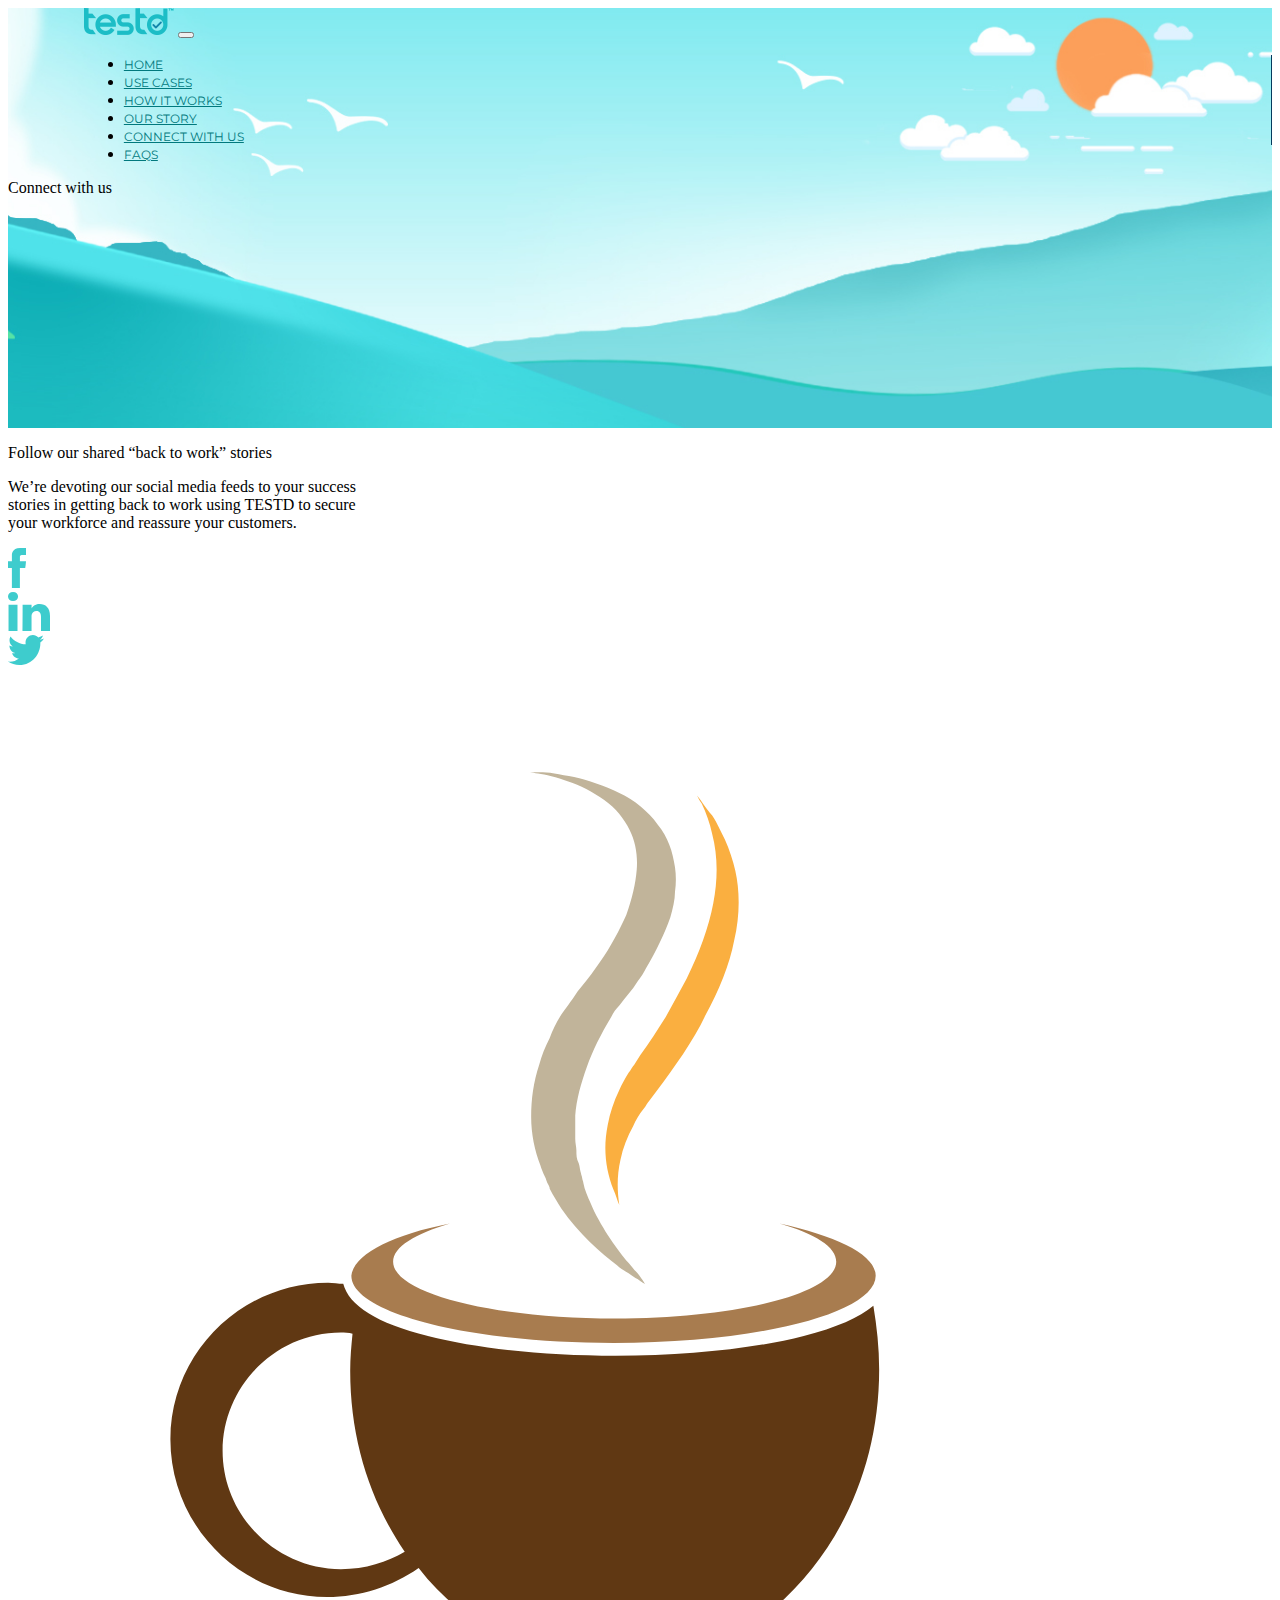
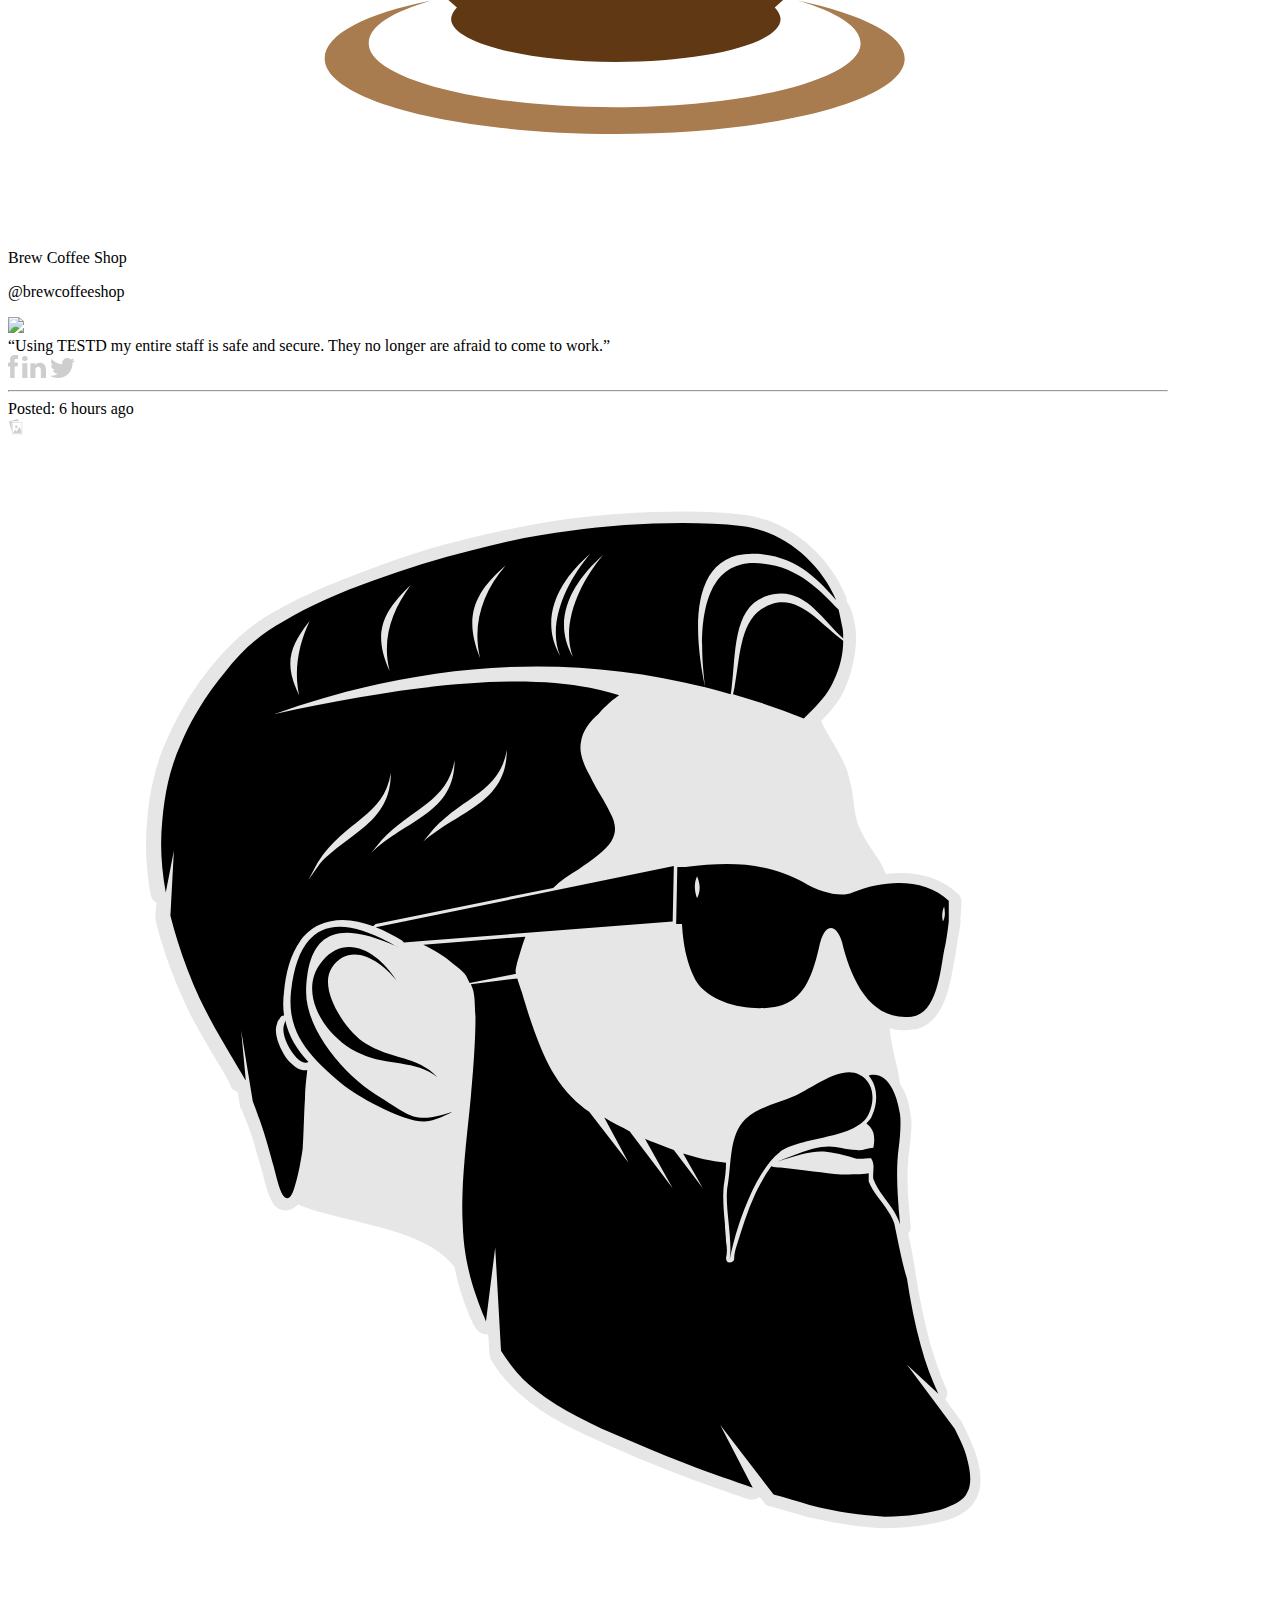
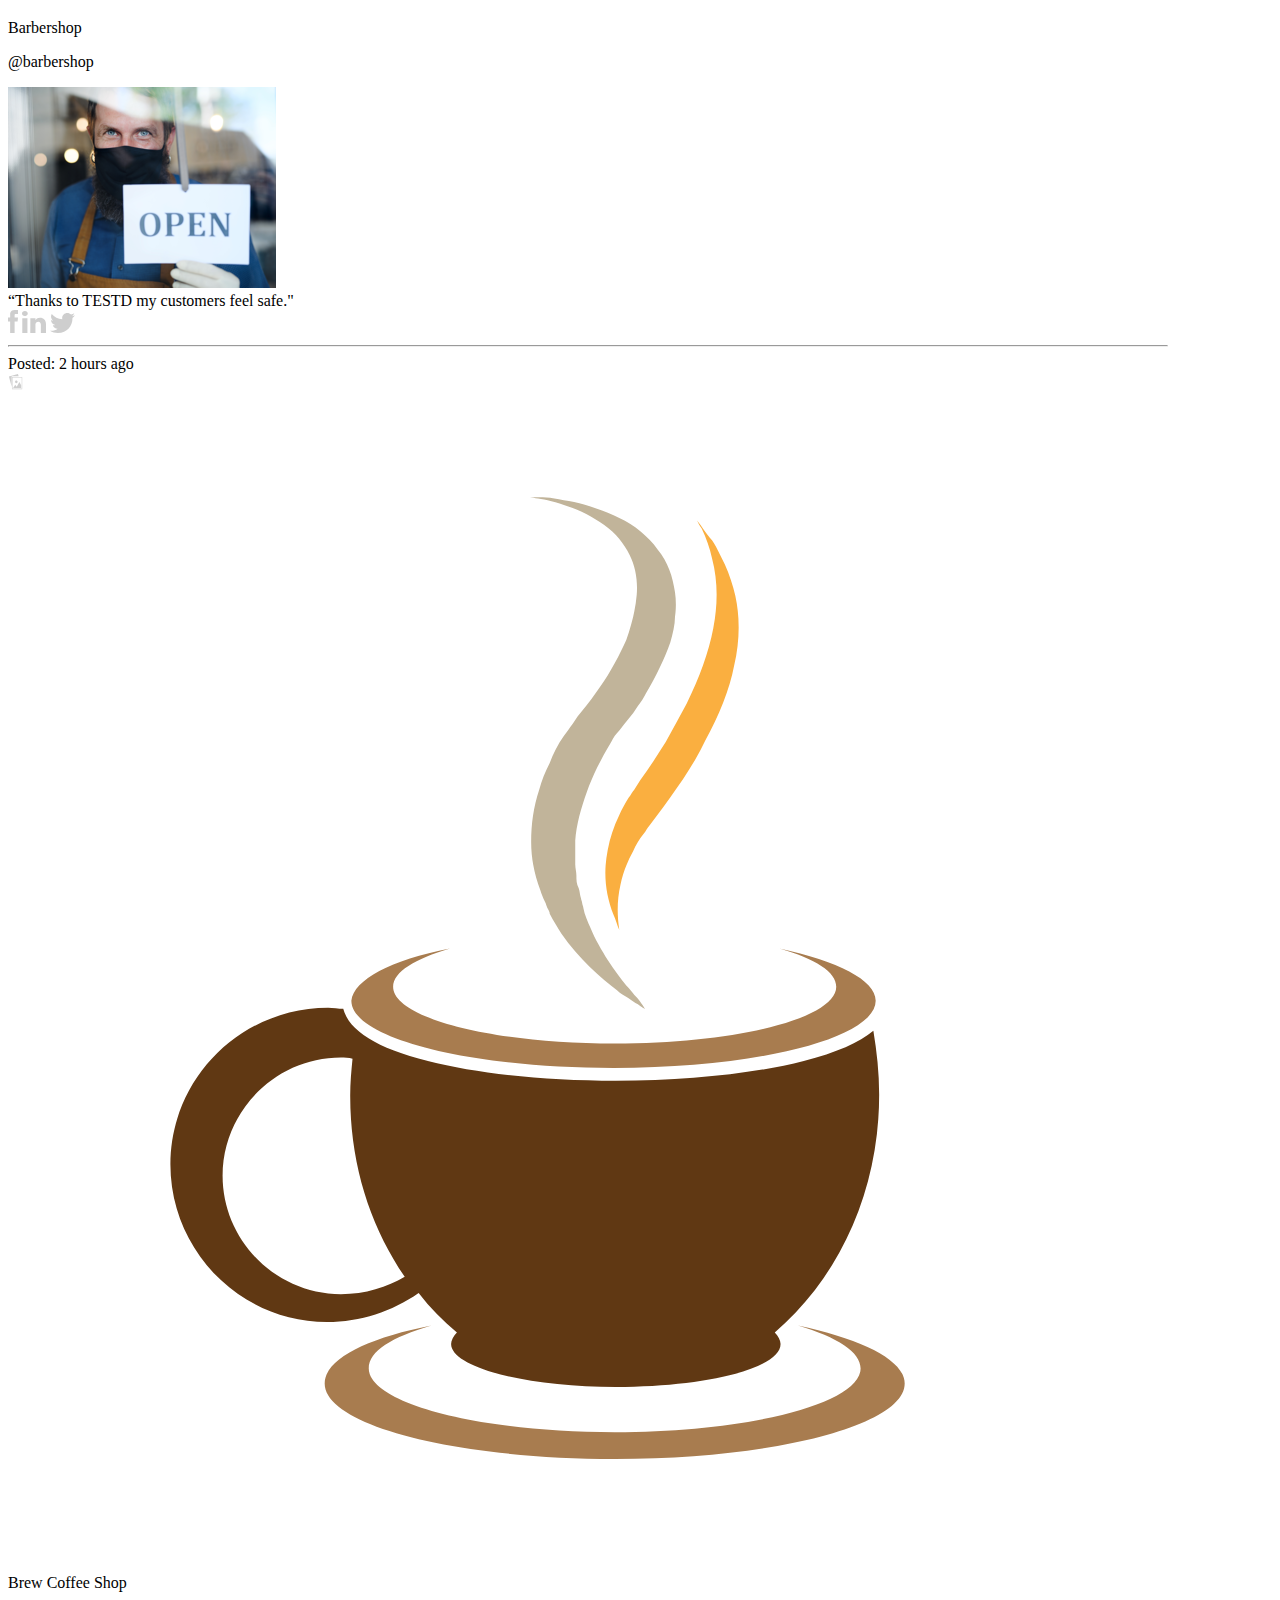
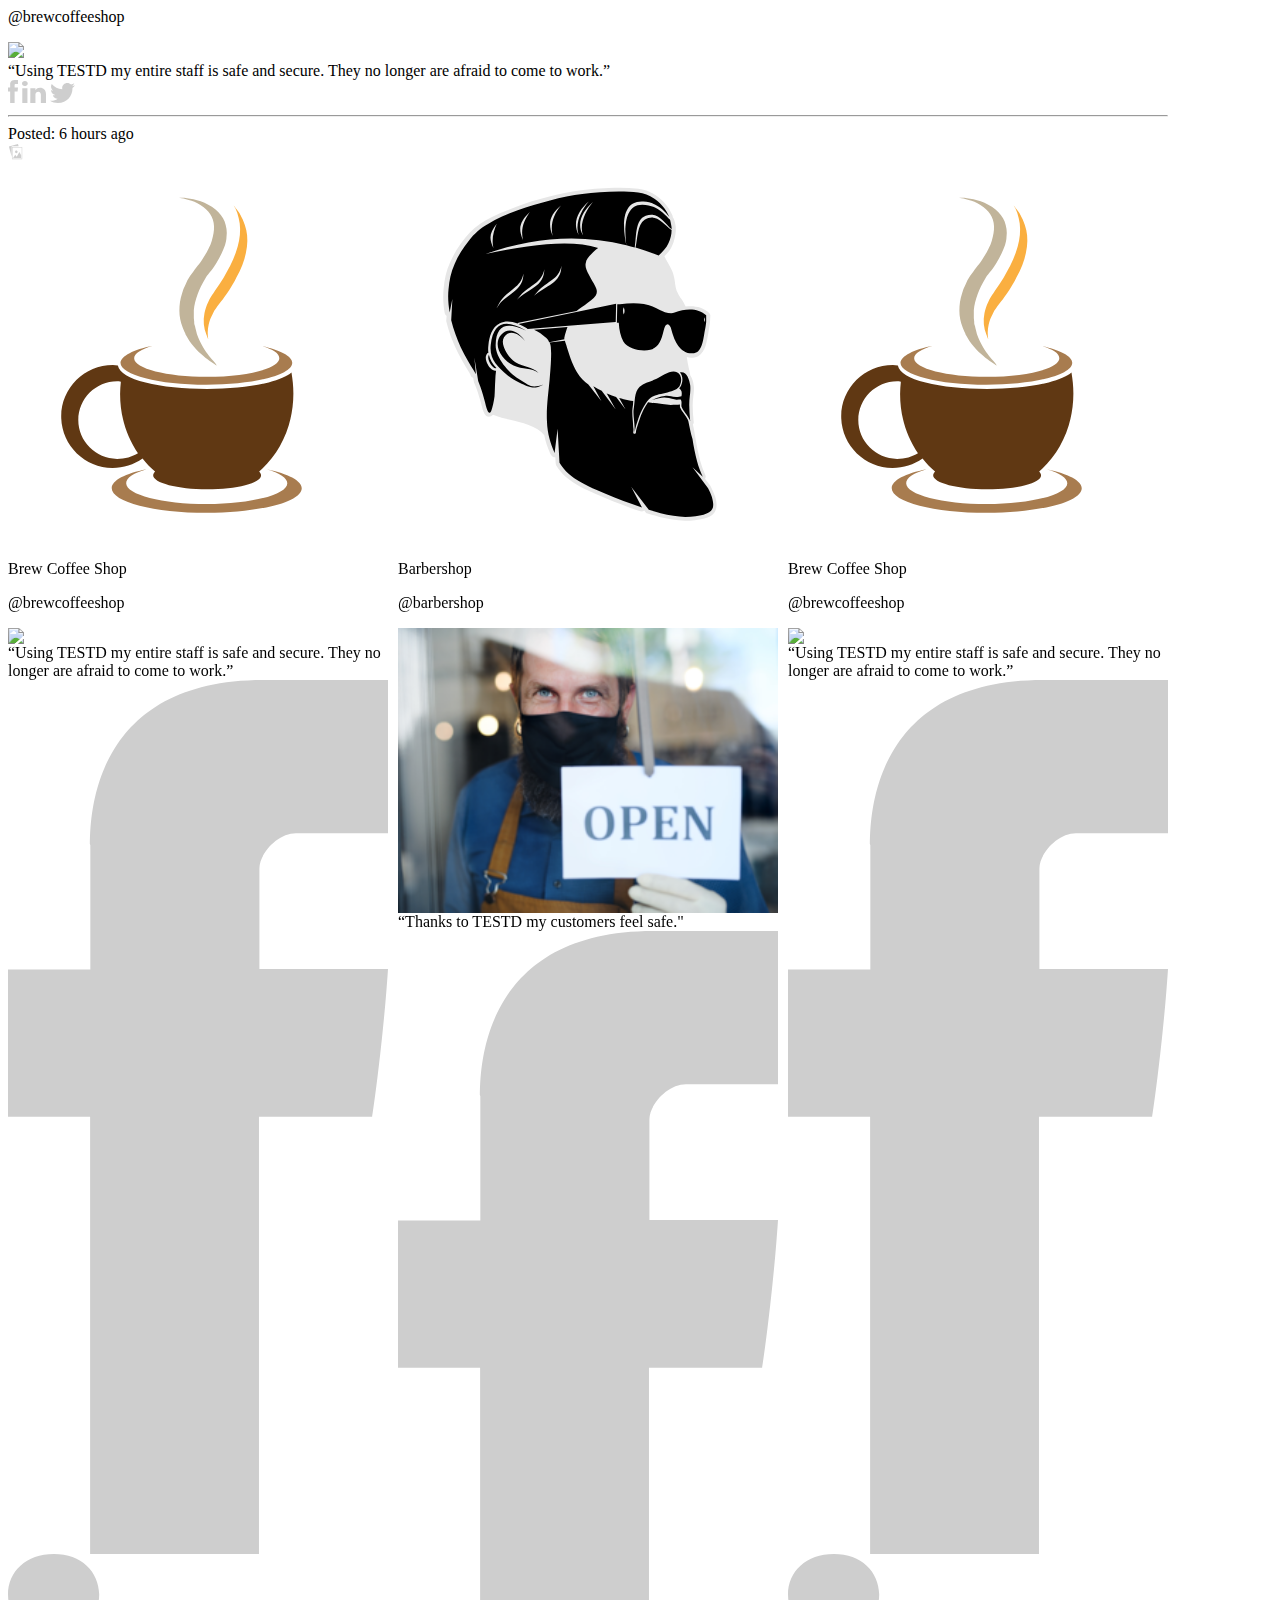
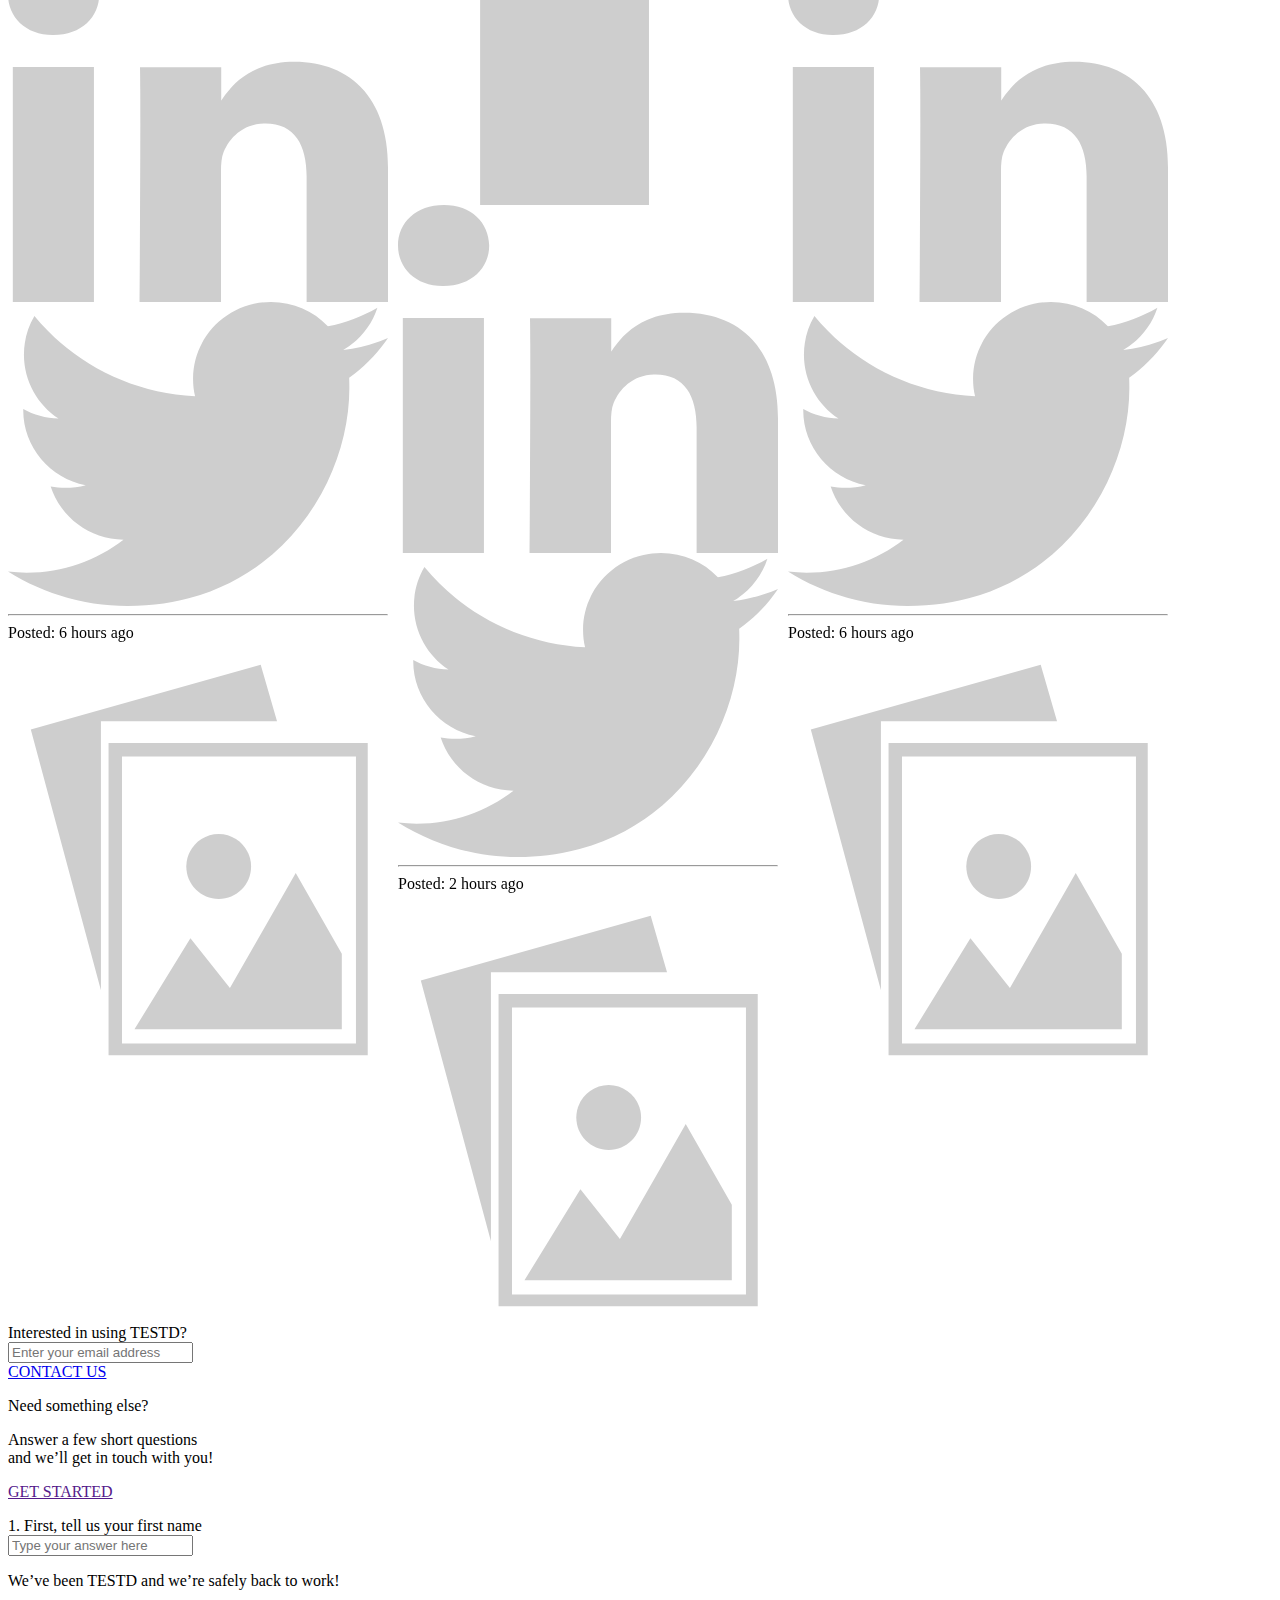
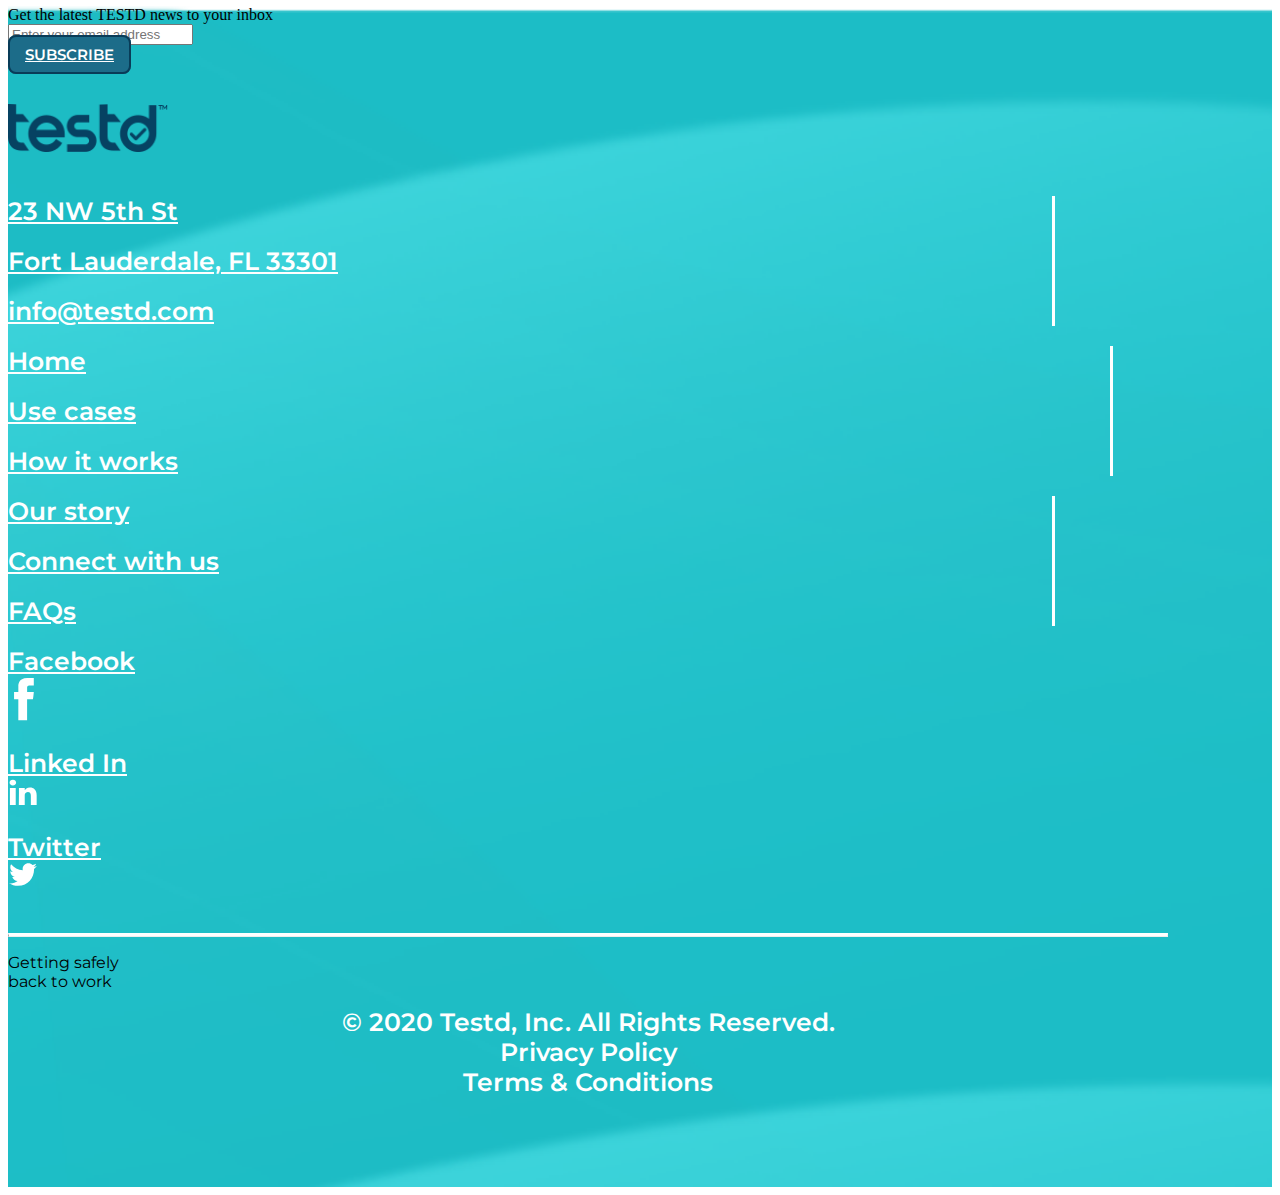
==== connectus.html @ 3f5e0fbd "connect with us page for mobile style" ====
<!DOCTYPE html>
<html>

<head>
    <!-- Required meta tags -->
    <meta charset="utf-8">
    <meta name="viewport" content="width=device-width, initial-scale=1.0">
    <link rel="alternate icon" class="js-site-favicon" type="image/png" href="asset/image/favicon.png">
    <title>Testd&trade;</title>
    <!-- google font -->
    <link href="https://fonts.googleapis.com/css2?family=Montserrat:wght@400;500;600;700;800&display=swap"
        rel="stylesheet">

    <!-- Bootstrap CSS -->
    <link rel="stylesheet" href="https://stackpath.bootstrapcdn.com/bootstrap/4.2.1/css/bootstrap.min.css"
        integrity="sha384-GJzZqFGwb1QTTN6wy59ffF1BuGJpLSa9DkKMp0DgiMDm4iYMj70gZWKYbI706tWS" crossorigin="anonymous">
    <link rel="stylesheet" href="asset/css/custom.css" />

    <!-- owl carousel css-->
    <link rel="stylesheet" href="asset/libs/owlcarousel/css/owl.carousel.min.css" />
    <link rel="stylesheet" href="asset/libs/owlcarousel/css/owl.theme.default.min.css">


</head>

<body>
    <div class="header2">
        <!-- navbar -->

        <nav class="navbar navbar-expand-md navbar-light bg-dark bg-transparent ">
            <a href="./" class="navbar-brand"><img src="asset/image/logo.png"
                    onerror="this.onerror=null; this.src='image.png'"></a>
            <button type="button" class="navbar-toggler bg-light" data-toggle="collapse" data-target="#nav">
                <span class="navbar-toggler-icon"></span>
            </button>

            <div class="collapse navbar-collapse justify-content-between" id="nav">
                <ul class="navbar-nav">
                    <li class="nav-item">
                        <a class="nav-link text-light font-weight-bold px-3" href="./">HOME</a>
                    </li>

                    <li class="nav-item">
                        <a class="nav-link text-light font-weight-bold px-3" href="use_case.html">USE CASES</a>
                    </li>

                    <li class="nav-item">
                        <a class="nav-link text-light font-weight-bold px-3" href="howitworks.html">HOW IT WORKS</a>
                    </li>

                    <li class="nav-item">
                        <a class="nav-link text-light font-weight-bold px-3" href="ourstory.html">OUR STORY</a>
                    </li>

                    <li class="nav-item">
                        <a class="nav-link text-light font-weight-bold px-3" href="">CONNECT WITH US</a>
                    </li>

                    <li class="nav-item dropdown">
                        <a class="nav-link text-light font-weight-bold px-3" href="faq.html">FAQS</a>
                    </li>
                </ul>
            </div>
        </nav>

        <div class="header-text">
            Connect with us
        </div>
    </div>
    <div class="container">
        <p class="sub_header">
            Follow our shared “back to work” stories
        </p>
        <p class="sub_desc">
            We’re devoting our social media feeds to your success <br class="desktop" />
            stories in getting back to work using TESTD to secure <br class="desktop" />
            your workforce and reassure your customers.
        </p>

        <div class="social_pannel">
            <div class="item">
                <img src="asset/image/social/facebook_blue.svg" />
            </div>
            <div class="item">
                <img src="asset/image/social/linkedIn_blue.svg" />
            </div>
            <div class="item">
                <img src="asset/image/social/twitter_blue.svg" />

            </div>

        </div>
        <div class="post_pannel desktop">

            <div class="item col-md-3">
                <div class="head">
                    <div class="avatar">
                        <img src="asset/image/coffee_logo.svg" />
                    </div>
                    <div class="info">
                        <p class="title">Brew Coffee Shop</p>
                        <p class="code">@brewcoffeeshop</p>
                    </div>
                </div>
                <div class="image">
                    <img src="asset/image/lady_1.jpg" />

                </div>
                <div class="desc">“Using TESTD my entire staff is safe and secure.
                    They no longer are afraid to come to work.”</div>
                <div class="social">
                    <img src="asset/image/social/facebook_gray.svg" />
                    <img src="asset/image/social/linkedIn_gray.svg" />
                    <img src="asset/image/social/twitter_gray.svg" />
                </div>
                <hr class="divider" />
                <div class="foot">
                    <div class="post_time">Posted: 6 hours ago</div>
                    <div><img src="asset/image/UploadPhoto.svg" /></div>
                </div>
                <span class="origin-flag sb-twitter"><i class="sb-icon sb-icon-twitter"></i></span>
            </div>

            <div class="item col-md-3">
                <div class="head">
                    <div class="avatar">
                        <img src="asset/image/Barbershop_logo.svg" />
                    </div>
                    <div class="info">
                        <p class="title">Barbershop</p>
                        <p class="code">@barbershop</p>
                    </div>
                </div>
                <div class="image">
                    <img src="asset/image/guy_1.png" />

                </div>
                <div class="desc">“Thanks to TESTD my customers feel safe."</div>
                <div class="social">
                    <img src="asset/image/social/facebook_gray.svg" />
                    <img src="asset/image/social/linkedIn_gray.svg" />
                    <img src="asset/image/social/twitter_gray.svg" />
                </div>
                <hr class="divider" />
                <div class="foot">
                    <div class="post_time">Posted: 2 hours ago</div>
                    <div><img src="asset/image/UploadPhoto.svg" /></div>
                </div>
                <span class="origin-flag sb-twitter"><i class="sb-icon sb-icon-facebook"></i></span>
            </div>

            <div class="item col-md-3">
                <div class="head">
                    <div class="avatar">
                        <img src="asset/image/coffee_logo.svg" />
                    </div>
                    <div class="info">
                        <p class="title">Brew Coffee Shop</p>
                        <p class="code">@brewcoffeeshop</p>
                    </div>
                </div>
                <div class="image">
                    <img src="asset/image/lady_1.jpg" />

                </div>
                <div class="desc">“Using TESTD my entire staff is safe and secure.
                    They no longer are afraid to come to work.”</div>
                <div class="social">
                    <img src="asset/image/social/facebook_gray.svg" />
                    <img src="asset/image/social/linkedIn_gray.svg" />
                    <img src="asset/image/social/twitter_gray.svg" />
                </div>
                <hr class="divider" />
                <div class="foot">
                    <div class="post_time">Posted: 6 hours ago</div>
                    <div><img src="asset/image/UploadPhoto.svg" /></div>
                </div>
                <span class="origin-flag sb-twitter"><i class="sb-icon sb-icon-linkedin"></i></span>
            </div>


        </div>
        <div class="owl-carousel owl-theme post_pannel mobile">

            <div class="item">
                <div class="head">
                    <div class="avatar">
                        <img src="asset/image/coffee_logo.svg" />
                    </div>
                    <div class="info">
                        <p class="title">Brew Coffee Shop</p>
                        <p class="code">@brewcoffeeshop</p>
                    </div>
                </div>
                <div class="image">
                    <img src="asset/image/lady_1.jpg" />

                </div>
                <div class="desc">“Using TESTD my entire staff is safe and secure.
                    They no longer are afraid to come to work.”</div>
                <div class="social">
                    <img src="asset/image/social/facebook_gray.svg" />
                    <img src="asset/image/social/linkedIn_gray.svg" />
                    <img src="asset/image/social/twitter_gray.svg" />
                </div>
                <hr class="divider" />
                <div class="foot">
                    <div class="post_time">Posted: 6 hours ago</div>
                    <div><img src="asset/image/UploadPhoto.svg" /></div>
                </div>
                <span class="origin-flag sb-twitter"><i class="sb-icon sb-icon-twitter"></i></span>
            </div>

            <div class="item">
                <div class="head">
                    <div class="avatar">
                        <img src="asset/image/Barbershop_logo.svg" />
                    </div>
                    <div class="info">
                        <p class="title">Barbershop</p>
                        <p class="code">@barbershop</p>
                    </div>
                </div>
                <div class="image">
                    <img src="asset/image/guy_1.png" />

                </div>
                <div class="desc">“Thanks to TESTD my customers feel safe."</div>
                <div class="social">
                    <img src="asset/image/social/facebook_gray.svg" />
                    <img src="asset/image/social/linkedIn_gray.svg" />
                    <img src="asset/image/social/twitter_gray.svg" />
                </div>
                <hr class="divider" />
                <div class="foot">
                    <div class="post_time">Posted: 2 hours ago</div>
                    <div><img src="asset/image/UploadPhoto.svg" /></div>
                </div>
                <span class="origin-flag sb-twitter"><i class="sb-icon sb-icon-facebook"></i></span>
            </div>

            <div class="item">
                <div class="head">
                    <div class="avatar">
                        <img src="asset/image/coffee_logo.svg" />
                    </div>
                    <div class="info">
                        <p class="title">Brew Coffee Shop</p>
                        <p class="code">@brewcoffeeshop</p>
                    </div>
                </div>
                <div class="image">
                    <img src="asset/image/lady_1.jpg" />

                </div>
                <div class="desc">“Using TESTD my entire staff is safe and secure.
                    They no longer are afraid to come to work.”</div>
                <div class="social">
                    <img src="asset/image/social/facebook_gray.svg" />
                    <img src="asset/image/social/linkedIn_gray.svg" />
                    <img src="asset/image/social/twitter_gray.svg" />
                </div>
                <hr class="divider" />
                <div class="foot">
                    <div class="post_time">Posted: 6 hours ago</div>
                    <div><img src="asset/image/UploadPhoto.svg" /></div>
                </div>
                <span class="origin-flag sb-twitter"><i class="sb-icon sb-icon-linkedin"></i></span>
            </div>


        </div>


    </div>
    <div class=" section_contact_green">
        <div class="container">
            <div class="row">
                <div class="title col-md-6">Interested in using TESTD?</div>
                <div class="contact_email col-md-4"><input type="email" placeholder="Enter your email address" />
                </div>
                <div class="contact_button col-md-2"><a href="#" class="main_btn_2">CONTACT US</a></div>
            </div>
        </div>



        <!-- Read our reviews  -->
    </div>
    <div class="container">
        <p class="sub_header">
            Need something else?
        </p>
        <p class="sub_header2">
            Answer a few short questions <br class="desktop" />
            and we’ll get in touch with you!
        </p>
        <div class="connect_pannel">
            <a href="" class="btn_green">GET STARTED</a>
        </div>
        <p class="sub_header2">
            1. First, tell us your first name<br />
            <input type="text" id="firstname" placeholder="Type your answer here" />
        </p>
        <p class="sub_header">
            We’ve been TESTD and we’re safely back to work!
        </p>


    </div>
    <div class="section_mapview">
        <div id="map"></div>
        <div class="green-bar"></div>
    </div>
    <footer>
        <div class="subscribe">
            <div class="desc">Get the latest TESTD news to your inbox</div>
            <div class="emailForm">
                <input type="email" id="subscribe_email" placeholder="Enter your email address" />
            </div>
            <div class="btn_subscribe">
                <a href="#" class="main_btn">SUBSCRIBE</a>
            </div>
        </div>
        <div class="container">
            <img src="asset/image/Logo_footer.png" class="footer_logo" />
            <div class="row">
                <div class="col-md-9">
                    <div class="row content">
                        <div class="col-md-3">
                            <ul>
                                <li><a href="#">23 NW 5th St</a></li>
                                <li><a href="#">Fort Lauderdale, FL 33301</a></li>
                                <li><a href="#">info@testd.com</a></li>
                            </ul>
                        </div>
                        <div class="col-md-3">
                            <ul>
                                <li><a href="./">Home</a></li>
                                <li><a href="use_case.html">Use cases</a></li>
                                <li><a href="howitworks.html">How it works</a></li>
                            </ul>
                        </div>
                        <div class="col-md-3">
                            <ul>
                                <li><a href="ourstory.html">Our story</a></li>
                                <li><a href="#">Connect with us</a></li>
                                <li><a href="faq.html">FAQs</a></li>
                            </ul>
                        </div>
                        <div class="col-md-3">
                            <ul>
                                <li class="social"><a href="#">
                                        <div class="label">Facebook</div> <img src="asset/image/facebook_white.svg">
                                    </a></li>
                                <li class="social"><a href="#">
                                        <div class="label">Linked In</div><img src="asset/image/linkedIn_white.svg">
                                    </a></li>
                                <li class="social">
                                    <a href="#">
                                        <div class="label">Twitter</div> <img src="asset/image/twitter_white.svg">
                                    </a>
                                </li>
                            </ul>
                        </div>
                    </div>
                    <div>
                        <hr class="divider" />
                    </div>
                </div>
                <div class="col-md-3 right_logo">
                    <p>Getting safely<br class="desktop">
                        back to work</p>
                </div>
            </div>
            <div class="copyright">
                <div>
                    © 2020 Testd, Inc. All Rights Reserved.
                </div>
                <div>
                    Privacy Policy
                </div>
                <div>
                    Terms & Conditions
                </div>
            </div>
        </div>
    </footer>
</body>


<!-- <script src="https://code.jquery.com/jquery-2.1.3.min.js"></script> -->
<script src="asset/js/jquery.min.js"></script>
<!-- Bootstrap script -->
<script src="https://stackpath.bootstrapcdn.com/bootstrap/4.2.1/js/bootstrap.min.js"
    integrity="sha384-B0UglyR+jN6CkvvICOB2joaf5I4l3gm9GU6Hc1og6Ls7i6U/mkkaduKaBhlAXv9k"
    crossorigin="anonymous"></script>

<!-- owl carousel script -->
<script src="asset/libs/owlcarousel/owl.carousel.min.js"></script>

<!--fontawesome-->
<script defer src="https://use.fontawesome.com/releases/v5.0.13/js/all.js"
    integrity="sha384-xymdQtn1n3lH2wcu0qhcdaOpQwyoarkgLVxC/wZ5q7h9gHtxICrpcaSUfygqZGOe"
    crossorigin="anonymous"></script>

<script type="text/javascript">
    $(document).ready(function () {
        $('.owl-carousel').owlCarousel({
            loop: true,
            margin: 10,
            responsiveClass: true,
            lazyLoad: true,
            nav: true,
            navText: ["<img src='asset/image/chevrons_left_yellow.png'>", "<img src='asset/image/chevrons_right_yellow.png'>"],
            responsive: {
                0: {
                    items: 1,
                    nav: true
                },
                600: {
                    items: 3,
                    nav: false
                },
                1000: {
                    items: 3,
                    nav: true,
                    loop: true,
                }
            }
        })
        $('.owl-dots').css('display', 'none');
    });
</script>
<script>
    // Initialize and add the map
    function initMap() {
        // The location of Uluru 26.122438, -80.137314
        var uluru = { lat: 26.127830, lng: -80.143915 };
        // The map, centered at Uluru
        var map = new google.maps.Map(
            document.getElementById('map'), { zoom: 16, center: uluru });
        // The marker, positioned at Uluru
        var marker = new google.maps.Marker({ position: uluru, map: map, title: 'Hello World!' });
    }
</script>

<script async defer
    src="https://maps.googleapis.com/maps/api/js?key=AIzaSyANW8-1Ztp-V21d75AifQje4-BRgpx0i2s&callback=initMap">
    </script>

</html>
---- asset/css/custom.css ----
/* header */
.header {
  background: url(../image/homepage_top_art_v2.png);
  background-position: center;
  background-repeat: no-repeat;
  background-size: cover;
  height: 420px;
}

/* header2 */
.header2 {
  background: url(../image/top_art_2.jpg);
  background-position: center;
  background-repeat: no-repeat;
  background-size: cover;
  height: 420px;
}

.header .header-text {
  width: 600px;
  position: absolute;
  left: 100px;
  top: 300px;
}

.header .header-text .title,
.header2 .header-text .title {
  font-family: "Montserrat";
  font-size: 72px;
  font-weight: 700;
  color: white;
  line-height: 1em;
}

.header .header-text .description,
.header2 .header-text .description {
  font-family: "Montserrat";
  font-size: 29px;
  font-weight: 600;
  color: #043b5d;
  line-height: 1em;
}
.header-text-mobile {
  display: none;
}
.text-light {
  color: #01797d !important;
}

.navbar {
  margin-left: 6%;
  padding-top: 0px;
}

.navbar-brand {
  padding-top: 0px;
}

.navbar-nav .nav-item {
  border-right: 1px solid #043b5d;
  height: 18px;
}

.text-light {
  height: 18px;
  font-family: Montserrat;
  font-size: 12px;
  letter-spacing: 0;
  padding: 0;
}

.navbar-nav .nav-item:last-child {
  border-right: 0px solid #043b5d;
}

.bg_yellow {
  background-color: #fdca21 !important;
}

.left_ {
  float: left;
}

.right_ {
  float: right;
}

.align_clear {
  clear: both;
}

a.main_btn {
  background: #1c6c89;
  border: solid #093c58 2px;
  border-radius: 8px;
  padding: 8px 15px;
  font-size: 18px;
  height: 19px;
  width: 126px;
  color: #ffffff;
  font-family: Montserrat;
  font-size: 15px;
  font-weight: 600;
  letter-spacing: 0;
  line-height: 19px;
  margin-left: 0px;
}

a.main_btn:hover {
  padding: 8px 15px;
  height: 19px;
  width: 126px;
  color: #ffffff;
  font-family: Montserrat;
  font-size: 15px;
  font-weight: 600;
  letter-spacing: 0;
  line-height: 19px;
  margin-left: 0px;
  /* border-color: white;
    background: transparent; */
}

/* Small devices (landscape phones, 375px and up) */
@media (max-width: 375px) {
  .header {
    height: 95px;
  }
}
/* Small devices (landscape phones, 576px and up) */
@media (max-width: 576px) {
  .header {
    height: 86px;
  }
  .header .header-text {
    display: none;
  }

  .header-text-mobile {
    display: inherit;
    margin: 10px 0;
  }

  .header-text-mobile .title {
    height: 20px;
    width: 205px;
    color: #3ecccd;
    font-family: Montserrat;
    font-size: 13.28px;
    font-weight: bold;
    letter-spacing: 0;
    line-height: 8px;
    text-align: center;
    margin: 0 auto;
  }

  .header-text-mobile .description {
    height: 22px;
    width: 193px;
    color: #0f84a9;
    font-family: Montserrat;
    font-size: 8px;
    font-weight: 600;
    letter-spacing: 0;
    line-height: 10px;
    text-align: center;
    margin: 0 auto;
  }

  .sub_header {
    /* height: 32px; */
    /* width: 375px; */
    color: #0f84a9;
    font-family: Montserrat;
    font-size: 10.72px;
    font-weight: 600;
    letter-spacing: 0;
    line-height: 14px;
    text-align: center;
    margin: 10px auto;
  }

  .list-4 .owl-item {
    /* border-right: solid 1px #cecece; */
  }

  .list-4 .owl-item:last-child {
    border-right: 0px;
  }
  .list-4 .item {
    text-align: center;
    /* width: 105px; */
    width: 160px;
    margin: 0 auto;
  }
  .list-6 {
    display: flex;
    justify-content: space-between;
    margin: 10px auto 10px;
  }

  .list-6 .owl-item {
    /* border-right: solid 1px #cecece; */
  }

  .list-6 .owl-item:nth-child(odd) {
    border-right: none;
  }

  .list-5 .item {
    text-align: center;
    width: 50%;
  }

  .list-5 {
    display: flex;
    flex-wrap: wrap;
    justify-content: center;
  }

  .list-5 .item {
    text-align: center;
    /* width: 310px; */
  }

  .list-5 .item .image {
    text-align: center;
    width: 100%;
    height: 70px;
    position: relative;
    border-right: solid 2px #cecece;
  }

  /* .list-5 .item:nth-child(3n) .image {
    border-right: solid red 1px;
  } */
  .list-5 .item:nth-child(even) .image {
    border-right: none;
  }

  .list-5 .item:last-child .image {
    border-right: 0px;
  }

  .list-5 img {
    max-height: 100%;
    max-width: 100%;
    position: absolute;
    top: 0;
    bottom: 0;
    left: 0;
    right: 0;
    margin: auto;
  }

  .list-5 .title {
    /* width: 240px; */
    color: #0f84a9;
    font-family: Montserrat;
    font-size: 8px;
    font-weight: 500;
    letter-spacing: 0;
    line-height: 10px;
    text-align: center;
    margin: 10px auto 20px;
  }

  .list-4 .item:last-child,
  .list-6 .item:last-child {
    border-right: 0px;
  }

  .list-4 .item .image,
  .list-6 .item .image {
    text-align: center;
    width: 100%;
    height: 30px;
    position: relative;
  }

  .list-4 img,
  .list-6 img {
    width: initial !important;
    max-height: 100%;
    max-width: 100%;
    position: absolute;
    top: 0;
    bottom: 0;
    left: 0;
    right: 0;
    margin: auto;
  }

  .list-4 .item .title {
    /* height: 30px; */
    /* width: 107px; */
    width: 160px;
    color: #0f84a9;
    font-family: Montserrat;
    font-size: 10px;
    font-weight: 600;
    letter-spacing: 0;
    /* line-height: 40px; */
    text-align: center;
    margin: 0 auto 5px;
  }

  .list-4 .item .desc {
    /* height: 45px; */
    width: 100px;
    color: #788081;
    font-family: Montserrat;
    font-size: 8px;
    letter-spacing: 0;
    line-height: 11px;
    text-align: center;
    margin: 0 auto;
  }

  .list-4 .owl-prev {
    position: absolute;
    top: 40%;
    left: 0;
    width: 28px;
    height: 14px;
  }

  .list-4 .owl-next {
    position: absolute;
    top: 40%;
    right: 0;
    width: 28px;
    height: 14px;
  }

  .list-6 .owl-prev {
    position: absolute;
    top: 40%;
    left: -10px;
    width: 28px;
    height: 14px;
  }

  .list-6 .owl-next {
    position: absolute;
    top: 40%;
    right: -10px;
    width: 28px;
    height: 14px;
  }

  .list-6 .item .title {
    margin: 8px auto 10px;
    color: #0f84a9;
    font-family: Montserrat;
    font-size: 13.72px;
    font-weight: 600;
    letter-spacing: 0;
    line-height: 28.8px;
    text-align: center;
  }

  .list-6 .item .desc {
    width: 105px;
    color: #788081;
    font-family: Montserrat;
    font-size: 10.28px;
    letter-spacing: 0;
    line-height: 15px;
    text-align: center;
    margin: 0 auto;
  }

  .list-4 .copy,
  .list-6 .copy {
    /* height: 50px; */
    width: 42px;
    color: #fdca21;
    font-family: Georgia;
    font-size: 34px;
    font-weight: bold;
    letter-spacing: 0;
    line-height: 38px;
    text-align: center;
  }

  .list-4 .item-no-border,
  .list-6 .item-no-border {
    text-align: center;
    width: 410px;
  }

  .list-4 .bottom {
    height: initial;
    /* width: 220px; */
    color: #0f84a9;
    font-family: Montserrat;
    font-size: 8px;
    font-weight: bold;
    letter-spacing: 0;
    text-align: center;
    margin: 0 auto;
  }
  .section_video {
    width: 100%;
    position: relative;
    margin-bottom: 10px;
  }

  .section_video .container {
    text-align: center;
  }

  .section_video iframe {
    height: 128px;
    width: 230px;
    position: relative;
    z-index: 10;
  }

  .section_video .green-bar {
    position: absolute;
    height: 60px;
    width: 100%;
    background-color: #3ecccd;
    top: 45%;
  }

  .section_video .nav-bar {
    position: absolute;
    /* height: 224px; */
    width: 100%;
    background-color: #3ecccd;
    top: 54%;
    display: flex;
    justify-content: space-between;
  }

  .section_video .nav-bar img {
    width: 32px;
  }
  .section_video .nav-bar img.prev {
    padding-left: 15px;
  }
  .section_video .nav-bar img.next {
    padding-right: 15px;
  }

  .section_video .sub_header {
    z-index: 10;
    position: relative;
  }

  .sub_desc {
    color: #788081;
    font-family: Montserrat;
    font-size: 9px;
    letter-spacing: 0;
    line-height: 15px;
    text-align: center;
    width: 100%;
    margin-bottom: 20px;
  }

  .section_video .container img {
    z-index: 10;
    position: relative;
  }

  .sub_header2 {
    width: 305px;
    color: #0f84a9;
    font-family: Montserrat;
    font-size: 9px;
    font-weight: 500;
    letter-spacing: 0;
    line-height: 11px;
    text-align: center;
    margin: 10px auto 20px;
  }

  .sub_header2 input {
    text-align: center;
  }
  .sub_header2 .button {
    text-align: center;
    margin: 40px;
  }

  a.main_btn {
    font-size: 10.72px;
    font-weight: 600;
    letter-spacing: 0;
    line-height: 13px;
    padding: 5px 10px;
    background: #3ecccd;
    border: solid #0f84a9 1px;
  }

  a.main_btn:hover {
    font-size: 10.72px;
    font-weight: 600;
    letter-spacing: 0;
    line-height: 13px;
    padding: 5px 10px;
  }

  footer .content {
    margin: 40px 0 10px;
    max-height: 900px;
  }

  footer .subscribe {
    width: 100%;
    height: 115px;
    background-color: #0f84a9;
    text-align: center;
    position: relative;
  }

  footer .subscribe .desc {
    color: #ffffff;
    font-family: Montserrat;
    font-size: 13px;
    font-weight: 600;
    letter-spacing: 0;
    line-height: 16px;
    text-align: center;
    padding: 8px 0px 0px;
  }

  footer .subscribe .emailForm {
    /* position: absolute; */
    box-sizing: border-box;
    height: 34px;
    width: 246px;
    border: 1px solid #3ecccd;
    border-radius: 8px;
    background-color: #ffffff;
    padding: 3px 0;
    margin: 10px auto;
  }

  footer .subscribe .emailForm input {
    height: 26px;
    width: 210px;
    color: #000000;
    font-family: Montserrat;
    font-size: 11px;
    font-weight: 500;
    letter-spacing: 0;
    line-height: 14px;
    text-align: center;
    border: none;
  }

  footer .subscribe .emailForm input:focus {
    outline: none !important;
    border: 0px white solid;
    /* box-shadow: 0 0 10px #719ece; */
  }

  footer .subscribe .btn_subscribe {
    /* position: absolute; */
    top: 13px;
    right: 10%;
    margin: 10px auto;
  }

  footer .subscribe .main {
    background: #fff;
    border: 1px solid #3ecccd;
    border-radius: 8px;
    padding: 8px 15px;
    font-size: 18px;
    height: 19px;
    width: 126px;
    color: #0f84a9;
    font-family: Montserrat;
    font-size: 15px;
    font-weight: 600;
    letter-spacing: 0;
    line-height: 19px;
    margin-left: 0px;
  }

  footer .subscribe .main:hover {
    padding: 8px 15px;
    height: 19px;
    width: 126px;
    color: #ffffff;
    font-family: Montserrat;
    font-size: 15px;
    font-weight: 600;
    letter-spacing: 0;
    line-height: 19px;
    margin-left: 0px;
    border-color: white;
    background: transparent;
    text-decoration: none;
  }

  footer ul li a {
    font-size: 16px;
    color: white;
    font-weight: 600;
  }

  footer .social a {
    margin-right: 0px;
    display: inherit;
  }

  footer .social:first-child img {
    width: 15px;
  }

  footer .social img {
    width: 20px;
  }

  footer .social .label {
    width: 100px;
    color: #ffffff;
    font-family: Montserrat;
    font-size: 10px;
    font-weight: 600;
    letter-spacing: 0;
    line-height: 22px;
    text-align: center;
  }
  footer .divider {
    box-sizing: border-box;
    height: 2px;
    width: 93%;
    border: 1px solid #ffffff;
    margin: 0 1px;
  }

  footer .right_logo {
    margin: 0 auto;
    display: none;
  }

  footer .content > div {
    display: none;
  }

  footer .content .social_panel {
    display: inline;
  }

  footer .content .social_panel ul {
    display: inline-flex;
    margin-bottom: 0px;
  }

  footer .right_logo p {
    height: 80px;
    width: 267px;
    color: #ffffff;
    font-family: Montserrat;
    font-size: 35px;
    font-weight: bold;
    letter-spacing: 0;
    line-height: 40px;
    text-align: right;
    margin-top: 20%;
  }

  footer .copyright {
    width: 100%;
    display: flex;
    margin-bottom: 0px;
    /* margin: 0 auto; */
  }
  footer .copyright div {
    color: #ffffff;
    font-family: Montserrat;
    font-size: 8px;
    font-weight: 600;
    letter-spacing: 0;
    line-height: 15px;
    text-align: center;
    margin: 0 auto;
  }

  footer ul {
    border-right: 0px !important;
  }

  .navbar-toggler:not(:disabled):not(.disabled) {
    cursor: pointer;
    position: absolute;
    top: 10px;
    left: -15px;
    background: transparent !important;
    border: none;
  }

  .navbar-toggler:hover,
  .navbar-toggler:active {
    border: none;
  }
  .navbar-nav .nav-item {
    border-bottom: solid white 1px;
    width: 200px;
  }
  .navbar-nav .nav-item:last-child {
    border-bottom: solid white 0px;
  }
  .navbar-collapse {
    position: relative;
  }
  .navbar-nav {
    position: absolute;
    left: -30px;
    top: 45px;
  }
  .text-light {
    color: #01797d !important;
    width: 200px;
    background: #84ebf0;
  }

  .text-light:hover {
    color: white !important;
    background: #01797d;
  }

  .text-light:active {
    color: white !important;
    background: #01797d;
  }

  .navbar-brand img {
    width: 60px;
    margin-top: -15px;
    display: none;
  }

  br.mobile {
    display: inline;
  }

  br.desktop {
    display: none;
  }

  .part1 {
    width: 100%;
    text-align: center;
    color: #788081;
    font-family: "Montserrat";
    font-size: 14px;
    padding: 50px 15px 20px;
    position: relative;
  }

  .part1 img.logo {
    width: 80px;
    margin-bottom: 15px;
  }

  .part1 img.type2 {
    width: 90px;
    margin-bottom: 10px;
    margin-top: 20px;
  }

  .part1 img.part3 {
    width: 90px;
    margin-bottom: 10px;
    margin-top: 20px;
  }

  .part1 p {
    font-weight: 400;
  }

  .part1 .divider {
    width: 100%;
  }
  .part1 .divider svg {
    color: #fdca21;
  }

  .part1 .btn-green1 {
    background: #2990b2;
    color: white;
    border: solid #5bd9e7 1px;
    border-radius: 8px;
    padding: 5px 15px;
    font-size: 16px;
  }

  .part1 .btn-green1:hover {
    background: #5bd9e7;
    color: white;
    border: solid #2990b2 1px;
    border-radius: 8px;
    padding: 5px 15px;
    font-size: 16px;
  }

  .part1 .border-top-left {
    position: absolute;
    top: 20px;
    left: 0px;
    width: 20px;
  }
  .part1 .border-top-right {
    position: absolute;
    top: 20px;
    right: 0px;
    width: 100px;
  }

  .part1 .border-bottom-right {
    position: absolute;
    bottom: 0px;
    right: 0px;
    width: 20px;
  }

  .part1 .border-bottom-left {
    position: absolute;
    bottom: 0px;
    left: 0px;
    width: 100px;
  }

  .video_container {
    width: 100%;
    text-align: center;
    margin: 50px auto 40px;
    padding: 30px 35px;
    position: relative;
  }

  .video_container .video {
    width: 100%;
  }

  .video_container .dots-top-right {
    position: absolute;
    top: 0px;
    right: 0px;
    width: 70px;
  }

  .video_container .dots-bottom-left {
    position: absolute;
    bottom: 0px;
    left: 0px;
    width: 70px;
  }

  .ideal_container {
    width: 100%;
    background: url(../image/background_4.png);
    /* background-position: center; */
    background-repeat: no-repeat;
    background-size: cover;
    height: 470px;
    margin-top: -100px;
  }

  .ideal_container .logo {
    width: 80px;
  }
  .ideal_container .ideal {
    text-align: center;
    font-family: "Montserrat";
    color: white;
    padding: 100px 0 10px;
  }

  .ideal_container .ideal .list {
    font-size: 16px;
    margin: 10px 0;
  }
  .ideal_container .ideal .desc {
    font-size: 14px;
  }

  .ideal_container .divider {
    width: 130px;
    border-top: 2px solid #1283a8;
  }

  .part2 {
    width: 100%;
    text-align: center;
    color: #788081;
    font-family: "Montserrat";
    font-size: 14px;
    padding: 30px 15px 100px;
    position: relative;
  }

  .part2 img {
    width: 140px;
    margin-bottom: 20px;
  }

  .part2 p {
    font-weight: 400;
    margin-bottom: 25px;
  }

  .part2 p.title {
    font-weight: 700;
    color: #1cbdc6;
    font-size: 18px;
    margin-bottom: 15px;
  }
  .part2 .border-top-left {
    position: absolute;
    top: 20px;
    left: 0px;
    width: 20px;
  }
  .part2 .border-top-right {
    position: absolute;
    top: 20px;
    right: 0px;
    width: 100px;
  }

  .part2 .border-bottom-right {
    position: absolute;
    bottom: 0px;
    right: 0px;
    width: 20px;
  }

  .part2 .border-bottom-left {
    position: absolute;
    bottom: 0px;
    left: 0px;
    width: 100px;
  }
  footer {
    width: 100%;
    background: url(../image/footer_background.png);
    background-position: center;
    background-repeat: no-repeat;
    background-size: cover;
  }
  footer .container {
    /* margin: 30px auto; */
    font-family: "Montserrat";
    padding: 10px 15px !important;
    text-align: center;
  }
  footer .content {
    margin: 0;
    text-align: center;
  }
  footer .footer_logo {
    width: 80px !important;
    margin: 0 auto !important;
    display: none;
  }

  footer ul {
    padding-left: 0px;
    width: 90%;
    border-right: 0px !important;
  }

  footer .content > div:last-child ul {
    border-right: 0px;
  }

  footer .content > div:nth-child(2) ul {
    width: 95%;
  }

  footer .social {
    margin-right: 0px;
  }

  footer .social:first-child img {
    /* width: 15px; */
    width: 8px;
  }

  footer .social img {
    width: 13px;
  }

  .mobile {
    display: none;
  }

  footer ul li {
    list-style: none;
    margin: 0;
  }
  footer ul li a {
    font-size: 16px !important;
    color: white;
    font-weight: 600;
  }
  footer .divider {
    border-top: solid white 3px;
    display: none;
  }
  footer .copyright {
    width: 100%;
    text-align: center;
    font-size: 16px !important;
    font-weight: 600;
    color: white;
    margin: 10px 0 10px;
  }

  /* use_case.html */
  .header2 {
    height: 86px;
  }

  .header2 .header-text {
    margin: 22px auto 0px;
    text-align: center;
    color: #043b5d;
    font-family: Montserrat;
    font-size: 10.72px;
    font-weight: 600;
    letter-spacing: 0;
    line-height: 13px;
  }

  .sub_header_left {
    color: #0f84a9;
    font-family: Montserrat;
    font-size: 13.72px;
    font-weight: 600;
    letter-spacing: 0;
    line-height: 40px;
    margin: 0 auto;
    text-align: center;
  }

  .num_card {
    width: calc(100% - 10px);
    border: solid 2px #3ecccd;
    border-right-width: 15px;
    position: relative;
    margin-left: 10px;
    margin-bottom: 30px;
  }

  .num_card.right_ {
    float: inherit;
  }

  .num_card p {
    color: #0f84a9;
    font-family: Montserrat;
    font-size: 12px;
    font-weight: 600;
    letter-spacing: 0;
    line-height: 28px;
    margin: 5px 0 0px 20px;
  }

  .num_card .desc {
    margin: 0px 20px 10px;
    transform: rotate(360deg);
    color: #0f84a9;
    font-family: Montserrat;
    font-size: 8px;
    letter-spacing: 0;
    line-height: 10px;
  }

  .num_card .num_pad {
    position: absolute;
    top: 33%;
    left: -20px;
    box-sizing: border-box;
    height: 31px;
    width: 31px;
    border: 1px solid #ffffff;
    background-color: #3ecccd;
  }
  .num_card .num_pad:hover {
    background-color: #fdca21;
  }
  .num_card .num_pad p {
    font-family: Univers;
    font-size: 20px;
    letter-spacing: 0;
    line-height: 20px;
    text-align: center;
    margin: 4px 0 0;
  }

  .num_card .top_right_corner {
    position: absolute;
    top: 3px;
    right: 5px;
    height: 24px;
    width: 27px;
  }

  .num_card .top_right_corner img {
    width: 100%;
  }

  /* howitworks */
  .section_contact_green {
    height: 100px;
    width: 100%;
    background-color: #3ecccd;
  }

  .section_contact_green .row {
    height: 84px;
    display: inline-flex;
    align-items: center;
  }

  .section_contact_green .title {
    color: #ffffff;
    font-family: Montserrat;
    font-size: 16px;
    font-weight: bold;
    letter-spacing: 0;
    line-height: 14px;
    text-align: center;
    margin: 0 auto;
  }

  .section_contact_green .contact_email {
    text-align: center;
    box-sizing: border-box;
    height: 22px;
    width: 158px;
    border: 1px solid #3ecccd;
    border-radius: 5px;
    background-color: #ffffff;
    margin: 0 auto;
    display: inline-table;
    padding: 0px 0 5px;
  }

  .section_contact_green .contact_email input {
    height: 13px;
    width: 145px;
    border: none;
    /* 1px solid #3ecccd; */
    border-radius: 5px;
    background-color: #ffffff;
    box-sizing: border-box;

    font-family: Montserrat;
    font-size: 10px;
    font-weight: 500;
    letter-spacing: 0;
    line-height: 13px;
    text-align: center;
  }

  .section_contact_green .contact_button {
    text-align: center;
  }

  a.main_btn_2 {
    box-sizing: border-box;
    height: 13px;
    /* width: 161px;  */
    border: 1px solid #0f84a9;
    border-radius: 8px;
    background-color: #ffffff;
    padding: 8px 11px;
    /* height: 22px;
      width: 121px; */
    color: #0f84a9;
    /* color: #ffffff; */
    font-family: Montserrat;
    font-size: 10.28px;
    font-weight: 600;
    letter-spacing: 0;
    line-height: 13px;
    text-align: center;
  }

  a.main_btn_2:hover {
    box-sizing: border-box;
    height: 41px;
    width: 161px;
    border: 1px solid #ffffff;
    border-radius: 8px;
    background-color: #3ecccd;
    padding: 8px 15px;
    color: #0f84a9;
    font-family: Montserrat;
    font-size: 18px;
    font-weight: 600;
    letter-spacing: 0;
    line-height: 22px;
    text-align: right;
    text-decoration: none;
    /* border-color: white;
      background: transparent; */
  }

  .test_item {
    position: relative;
  }
  .test_item .image {
    text-align: center;
    width: 270px;
    height: 230px;
    position: relative;
    margin: 0 auto;
  }

  .test_item .image span {
    position: absolute;
    bottom: 20px;
    left: -15px;
    padding: 5px 12px;
    border-radius: 50%;
    background: #fdca21;
    font-weight: 700;
    color: #fff;
    font-family: Montserrat;
    font-size: 15px;
    letter-spacing: 0;
    line-height: 19px;
  }
  .owl-nav button {
    cursor: pointer;
  }

  .owl-nav button img {
    width: 20px;
  }

  .owl-prev {
    position: absolute;
    top: 30%;
    left: 0;
  }

  .owl-next {
    position: absolute;
    top: 30%;
    right: 0;
  }

  .test_item .image {
    text-align: center;
    width: 230px;
    height: 180px;
    position: relative;
    margin: 0 auto;
  }

  .test_item img {
    /* width: 82px; */
    max-height: 100%;
    max-width: 100%;
    position: absolute;
    top: 0;
    bottom: 0;
    left: 0;
    right: 0;
    margin: auto;
  }

  .test_item .title {
    margin: 10px auto 15px;
    color: #0f84a9;
    font-family: Montserrat;
    font-size: 10.72px;
    font-weight: 500;
    letter-spacing: 0;
    line-height: 13.5px;
    margin: 15px auto;
    text-align: center;
  }

  /* our story */
  .manager_team.admin_desktop {
    display: none;
  }
  .manager_team.admin_mobile {
    display: initial;
  }
  .manager_team .item {
    text-align: center;
  }

  .manager_team.admin_mobile .owl-prev {
    position: absolute;
    top: 30%;
    left: -15px;
  }

  .manager_team.admin_mobile .owl-next {
    position: absolute;
    top: 30%;
    right: -15px;
  }

  .manager_team .item .image {
    height: 170px;
    text-align: center;
    width: 100%;
    position: relative;
  }

  .manager_team .item .image img {
    max-height: 100%;
    max-width: 100%;
    position: absolute;
    top: 0;
    bottom: 0;
    left: 0;
    right: 0;
    margin: auto;
  }

  .manager_team .item .title {
    margin: 10px auto 10px;
    color: #0f84a9;
    font-family: Montserrat;
    font-size: 10.72px;
    font-weight: 600;
    letter-spacing: 0;
    line-height: 13px;
    text-align: center;
  }

  .connect_pannel {
    width: 100%;
    display: flex;
    text-align: center;
    justify-content: center;
    margin: 20px auto 20px;
  }
  a.btn_green {
    box-sizing: border-box;
    height: 26px;
    width: 130px;
    border: 1px solid #0f84a9;
    border-radius: 10px;
    background-color: #3ecccd;
    color: #ffffff;
    font-family: Montserrat;
    font-size: 10.28px;
    font-weight: 600;
    letter-spacing: 0;
    line-height: 13px;
    padding: 5px 10px;
  }
  a.btn_green:hover {
    text-decoration: none;
    background-color: #fff;
    color: #3ecccd;
  }

  /* connect with us */

  .social_pannel {
    margin-bottom: 40px;
    width: 100%;
    display: flex;
    justify-content: center;
  }

  .social_pannel .item {
    height: 20px;
    width: 20px;
    text-align: center;
    margin-right: 30px;
    position: relative;
  }

  .social_pannel .item:last-child {
    margin: 0px;
  }

  .social_pannel .item img {
    max-height: 100%;
    max-width: 100%;
    position: absolute;
    top: 0;
    bottom: 0;
    left: 0;
    right: 0;
    margin: auto;
  }

  .section_mapview {
    /* height: 680px; */
    width: 100%;
    /* border: 6px solid #3ecccd; */
    margin: 0 auto 50px;
    position: relative;
  }

  .section_mapview .green-bar {
    position: absolute;
    height: 54px;
    width: 100%;
    background-color: #3ecccd;
    top: 31%;
  }

  #map {
    height: 167px;
    width: 300px;
    border: 6px solid #3ecccd;
    background-color: grey;
    z-index: 10;
    margin: 0 auto;
  }

  .post_pannel.desktop {
    display: none;
  }

  .post_pannel.mobile {
    /* display: inline-block !important; */
  }

  .post_pannel {
    width: 100%;
    /* display: flex;
    -ms-flex-wrap: wrap;
    flex-wrap: wrap;
    margin-right: -15px;
    margin-left: -15px;
    justify-content: space-evenly; */
  }

  .post_pannel .item {
    box-sizing: border-box;
    /* width: 406px; */
    border: 2px solid #cecece;
    border-radius: 8px;
    background-color: #ffffff;
    padding: 10px;
    position: relative;
    margin: 0 auto 20px;
  }

  .post_pannel .head {
    display: flex;
    width: 330px;
    margin: 0 auto;
    align-items: center;
  }
  .post_pannel .head .avatar {
    height: 65px;
    width: 49px;
    position: relative;
  }

  .post_pannel .head .avatar img {
    max-height: 100%;
    max-width: 100%;
    position: absolute;
    top: 0;
    bottom: 0;
    left: 0;
    right: 0;
    margin: auto;
  }

  .post_pannel .head .info .title {
    /* margin: 15px auto 20px; */
    color: #0f84a9;
    font-family: Montserrat;
    font-size: 13.28px;
    font-weight: 600;
    letter-spacing: 0;
    line-height: 20px;
    text-align: left;
    margin: 0;
  }
  .post_pannel .head .info .code {
    color: #0f84a9;
    font-family: ".SF NS Display";
    font-size: 13.28px;
    letter-spacing: 0;
    line-height: 20px;
    margin: 0;
  }

  .post_pannel .origin-flag {
    height: 28px;
    width: 45px;
    color: #fff;
    text-align: center;
    line-height: 1.3em;
    text-shadow: 0 1px 0 rgba(0, 0, 0, 0.2);
    position: absolute;
    right: 0;
    top: 0;
    margin-right: -7px;
    margin-top: 7px;
    z-index: 1;
    background-color: #3ecccd !important;
  }

  .post_pannel .origin-flag:after {
    border-bottom: 8px solid transparent;
    border-left: 8px solid #2e8dad;
    content: " ";
    height: 0;
    position: absolute;
    right: 0;
    top: 28px;
    width: 0;
  }

  .post_pannel .sb-icon-twitter {
    background-image: url(../image/twitter_white.svg);
    background-repeat: no-repeat;
    display: inline-block;
    height: 23px;
    width: 25px;
    top: 3px;
    position: relative;
  }

  .post_pannel .sb-icon-facebook {
    background-image: url(../image/facebook_white.svg);
    background-repeat: no-repeat;
    display: inline-block;
    height: 23px;
    width: 25px;
    top: 3px;
    left: 4px;
    position: relative;
  }

  .post_pannel .sb-icon-linkedin {
    background-image: url(../image/linkedIn_white.svg);
    background-repeat: no-repeat;
    display: inline-block;
    height: 23px;
    width: 25px;
    top: 3px;
    position: relative;
  }
  .post_pannel .image {
    height: 202px;
    width: 100%;
    position: relative;
  }
  .post_pannel .image img {
    max-height: 100%;
    max-width: 100%;
    position: absolute;
    top: 0;
    bottom: 0;
    left: 0;
    right: 0;
    margin: auto;
  }

  .post_pannel .desc {
    color: #0f84a9;
    font-family: Montserrat;
    font-size: 13.28px;
    font-weight: 500;
    letter-spacing: 0;
    line-height: 20px;
    width: 330px;
    height: 40px;
    margin: 10px auto;
  }
  .post_pannel .social {
    display: flex;
    justify-content: flex-end;
    width: 100%;
    margin: 0 auto;
  }

  .post_pannel .social img {
    margin-right: 15px;
    width: initial !important;
  }

  .post_pannel .social img:last-child {
    margin-right: 0px;
  }

  .post_pannel .divider {
    width: 350px;
    margin-top: 1rem;
    margin-bottom: 0.5rem;
    border: 0;
    border-top: 1px solid rgba(0, 0, 0, 0.1);
  }

  .post_pannel .foot {
    display: flex;
    justify-content: space-between;
    width: 350px;
    margin: 0 auto;
  }

  .post_pannel .foot .post_time {
    color: #043b5d;
    font-family: Montserrat;
    font-size: 13.28px;
    font-weight: 600;
    letter-spacing: 0;
    line-height: 20px;
  }

  .post_pannel .foot img {
    height: 30px;
    width: 26px;
  }

  .post_pannel .owl-next {
    top: 35%;
    right: 10px;
  }

  .post_pannel .owl-prev {
    top: 35%;
    left: 10px;
  }
}

/* Small devices (landscape phones, 576px and up) */
@media (min-width: 576px) {
  .header {
    height: 450px;
  }

  br.mobile {
    display: none;
  }

  br.desktop {
    display: inline;
  }
  footer {
    width: 100%;
    background: url(../image/footer_background.png);
    /* background-position: center; */
    background-repeat: no-repeat;
    background-size: cover;
  }
  footer .container {
    /* margin: 30px auto; */
    font-family: "Montserrat";
    padding: 40px 0;
  }
  footer .content {
    margin: 40px 0;
  }
  footer .footer_logo {
    width: 160px;
  }

  footer ul {
    padding-left: 0px;
    width: 90%;
    border-right: solid 3px white;
  }

  footer .content > div:last-child ul {
    border-right: 0px;
  }

  footer .content > div:nth-child(2) ul {
    width: 95%;
  }

  footer .social {
    margin-right: 20px;
  }

  footer .social img {
    width: 30px;
  }
  footer .social:first-child img {
    /* width: 20px; */
  }

  footer ul li {
    list-style: none;
    margin: 20px 0;
  }
  footer ul li a {
    font-size: 25px;
    color: white;
    font-weight: 600;
  }
  footer .divider {
    border-top: solid white 3px;
  }
  footer .copyright {
    width: 100%;
    text-align: center;
    font-size: 25px;
    font-weight: 600;
    color: white;
    margin: 10px 0 50px;
  }
}

/* Medium devices (tablets, 768px and up) The navbar toggle appears at this breakpoint */
@media (min-width: 768px) {
  .header {
    height: 570px;
  }
  footer {
    width: 100%;
    background: url(../image/footer_background.png);
    /* background-position: center; */
    background-repeat: no-repeat;
    background-size: cover;
  }
  footer .container {
    /* margin: 30px auto; */
    font-family: "Montserrat";
    padding: 40px 0;
  }
  footer .content {
    margin: 40px 0;
  }
  footer .footer_logo {
    width: 160px;
  }

  footer ul {
    padding-left: 0px;
    width: 90%;
    border-right: solid 3px white;
  }

  footer .content > div:last-child ul {
    border-right: 0px;
  }

  footer .content > div:nth-child(2) ul {
    width: 95%;
  }

  footer .social {
    margin-right: 20px;
  }

  footer .social img {
    width: 30px;
  }
  footer .social:first-child img {
    /* width: 20px; */
  }

  footer ul li {
    list-style: none;
    margin: 20px 0;
  }
  footer ul li a {
    font-size: 25px;
    color: white;
    font-weight: 600;
  }
  footer .divider {
    border-top: solid white 3px;
  }
  footer .copyright {
    width: 100%;
    text-align: center;
    font-size: 25px;
    font-weight: 600;
    color: white;
    margin: 10px 0 50px;
  }
}

/* Large devices (desktops, 992px and up) */
@media (min-width: 992px) {
  .header {
    height: 690px;
  }
  footer {
    width: 100%;
    background: url(../image/footer_background.png);
    /* background-position: center; */
    background-repeat: no-repeat;
    background-size: cover;
  }
  footer .container {
    /* margin: 30px auto; */
    font-family: "Montserrat";
    padding: 40px 0;
  }
  footer .content {
    margin: 40px 0;
  }
  footer .footer_logo {
    width: 160px;
  }

  footer ul {
    padding-left: 0px;
    width: 90%;
    border-right: solid 3px white;
  }

  footer .content > div:last-child ul {
    border-right: 0px;
  }

  footer .content > div:nth-child(2) ul {
    width: 95%;
  }

  footer .social {
    margin-right: 20px;
  }

  footer .social img {
    width: 30px;
  }
  footer .social:first-child img {
    /* width: 20px; */
  }

  footer ul li {
    list-style: none;
    margin: 20px 0;
  }
  footer ul li a {
    font-size: 25px;
    color: white;
    font-weight: 600;
  }
  footer .divider {
    border-top: solid white 3px;
  }
  footer .copyright {
    width: 100%;
    text-align: center;
    font-size: 25px;
    font-weight: 600;
    color: white;
    margin: 10px 0 50px;
  }
}

/* Extra large devices (large desktops, 1200px and up) */
@media (min-width: 1200px) {
  .header {
    height: 1000px;
  }

  .container {
    max-width: 1160px;
  }

  .header .header-text {
    width: 370px;
    position: absolute;
    left: 100px;
    top: 360px;
    font-family: "Montserrat";
  }
  .header .header-text .title {
    font-family: "Montserrat";
    font-size: 40px;
    font-weight: 700;
    color: white;
    line-height: 1em;
    letter-spacing: 3px;
  }

  .header .header-text .description {
    font-family: "Montserrat";
    font-size: 22px;
    font-weight: 600;
    color: #043b5d;
    line-height: 1em;
  }

  .header .header-text .description br {
    display: none;
  }

  .header .header-text .more {
    text-align: center;
    margin: 20px auto;
  }
  .header .header-text a {
    background: #1c6c89;
    color: white;
    border: solid #093c58 2px;
    border-radius: 8px;
    padding: 8px 15px;
    font-size: 18px;
    margin-left: -25px;
  }

  .header .header-text a:hover {
    background: #65a1ab;
    color: #0decf9;
    border: solid #093c58 2px;
    border-radius: 8px;
    padding: 8px 15px;
    font-size: 18px;
    text-decoration: none;
    margin: 0 auto;
    margin-left: -25px;
  }

  .part1 {
    width: 100%;
    text-align: center;
    color: #788081;
    font-family: "Montserrat";
    font-size: 34px;
    padding: 80px 65px 30px;
    position: relative;
  }

  .part1 img.logo {
    width: 120px;
    margin-bottom: 20px;
  }

  .part1 img.type2 {
    width: 160px;
    margin-bottom: 20px;
    margin-top: 40px;
  }

  .part1 img.part3 {
    width: 190px;
    margin-bottom: 20px;
    margin-top: 40px;
  }

  .part1 p {
    font-weight: 600;
  }

  .part1 .divider {
    width: 100%;
  }
  .part1 .divider svg {
    color: #fdca21;
  }

  .part1 .btn-green1 {
    background: #2990b2;
    color: white;
    border: solid #5bd9e7 2px;
    border-radius: 8px;
    padding: 10px 20px;
    font-size: 22px;
  }

  .part1 .btn-green1:hover {
    background: #5bd9e7;
    color: white;
    border: solid #2990b2 2px;
    border-radius: 8px;
    padding: 10px 20px;
    font-size: 22px;
  }

  .part1 .border-top-left {
    position: absolute;
    top: 50px;
    left: 0px;
    width: 40px;
  }
  .part1 .border-top-right {
    position: absolute;
    top: 50px;
    right: 0px;
    width: 180px;
  }

  .part1 .border-bottom-right {
    position: absolute;
    bottom: 0px;
    right: 0px;
    width: 40px;
  }

  .part1 .border-bottom-left {
    position: absolute;
    bottom: 0px;
    left: 0px;
    width: 180px;
  }

  .video_container {
    width: 100%;
    text-align: center;
    margin: 50px auto 80px;
    padding: 100px 150px;
    position: relative;
  }

  .video_container .video {
    width: 100%;
  }

  .video_container .dots-top-right {
    position: absolute;
    top: 0px;
    right: 0px;
  }

  .video_container .dots-bottom-left {
    position: absolute;
    bottom: 0px;
    left: 0px;
  }
  .ideal_container {
    width: 100%;
    background: url(../image/background_4.png);
    background-position: center;
    /* background-repeat: no-repeat;
      background-size: cover;
      height: 100%; 
       height: 350px; */
  }

  .ideal_container .ideal {
    text-align: center;
    font-family: "Montserrat";
    color: white;
    padding: 40px 0;
  }

  .ideal_container .ideal .list {
    font-size: 42px;
    margin: 25px 0;
  }
  .ideal_container .ideal .desc {
    font-size: 34px;
  }

  .ideal_container .divider {
    width: 330px;
    border-top: 3px solid #1283a8;
  }

  .part2 {
    width: 100%;
    text-align: center;
    color: #788081;
    font-family: "Montserrat";
    font-size: 32px;
    padding: 50px 65px 150px;
    position: relative;
  }

  .part2 img {
    width: 240px;
    margin-bottom: 20px;
  }

  .part2 p {
    font-weight: 400;
    margin-bottom: 80px;
  }

  .part2 p.title {
    font-weight: 700;
    color: #1cbdc6;
    margin-bottom: 15px;
  }

  .part2 .border-top-left {
    position: absolute;
    top: 0px;
    left: 0px;
    width: 40px;
  }
  .part2 .border-top-right {
    position: absolute;
    top: 0px;
    right: 0px;
    width: 180px;
  }

  .part2 .border-bottom-right {
    position: absolute;
    bottom: 100px;
    right: 0px;
    width: 40px;
  }

  .part2 .border-bottom-left {
    position: absolute;
    bottom: 100px;
    left: 0px;
    width: 180px;
  }
}

@media only screen and (min-device-width: 1500px) and (max-device-width: 1899px) {
  /* Styles */
  .header .header-text {
    width: 530px;
    position: absolute;
    left: 100px;
    top: 360px;
    font-family: "Montserrat";
  }

  .header .header-text .title {
    font-family: "Montserrat";
    font-size: 62px;
    font-weight: 700;
    color: white;
    line-height: 1em;
  }

  .header .header-text .description {
    font-family: "Montserrat";
    font-size: 26px;
    font-weight: 600;
    color: #043b5d;
    line-height: 1em;
  }

  .header .header-text .more {
    text-align: center;
    margin: 20px auto;
  }
  .header .header-text a {
    background: #1c6c89;
    color: white;
    border: solid #093c58 2px;
    border-radius: 8px;
    padding: 10px 20px;
    font-size: 22px;
    margin-left: -17%;
  }

  .header .header-text a:hover {
    background: #65a1ab;
    color: #0decf9;
    border: solid #093c58 2px;
    border-radius: 8px;
    padding: 10px 20px;
    font-size: 22px;
    text-decoration: none;
    margin: 0 auto;
    margin-left: -17%;
  }

  footer {
    width: 100%;
    background: url(../image/footer_background.png);
    /* background-position: center; */
    background-repeat: no-repeat;
    background-size: cover;
  }
  footer .container {
    /* margin: 30px auto; */
    font-family: "Montserrat";
    padding: 40px 0;
  }
  footer .content {
    margin: 40px 0;
  }
  footer .footer_logo {
    width: 160px;
  }

  footer ul {
    padding-left: 0px;
    width: 90%;
    border-right: solid 3px white;
  }

  footer .content > div:last-child ul {
    border-right: 0px;
  }

  footer .content > div:nth-child(2) ul {
    width: 95%;
  }

  footer .social {
    margin-right: 20px;
  }

  footer .social img {
    width: 30px;
  }
  footer .social:first-child img {
    /* width: 20px; */
  }

  footer ul li {
    list-style: none;
    margin: 20px 0;
  }
  footer ul li a {
    font-size: 25px;
    color: white;
    font-weight: 600;
  }
  footer .divider {
    border-top: solid white 3px;
  }
  footer .copyright {
    width: 100%;
    text-align: center;
    font-size: 25px;
    font-weight: 600;
    color: white;
    margin: 10px 0 50px;
  }
}

/* Extra large devices (large desktops, 1200px and up) */
@media (min-width: 1900px) {
  .header {
    background: url(../image/homepage_top_art_v2.png);
    background-position: center;
    background-repeat: no-repeat;
    background-size: cover;
    height: 440px;
  }

  .header2 {
    background: url(../image/top_art_2.jpg);
    background-position: center;
    background-repeat: no-repeat;
    background-size: cover;
    height: 440px;
  }

  .header2 .header-text {
    height: 80px;
    width: 674px;
    color: #043b5d;
    font-family: Montserrat;
    font-size: 32px;
    font-weight: 600;
    letter-spacing: 0;
    line-height: 40px;
    text-align: center;

    position: absolute;
    left: 31%;
    top: 200px;
  }

  .text-light {
    height: 15px;
    color: #043b5d !important;
    font-family: Montserrat;
    font-size: 12px;
    font-weight: 600;
    letter-spacing: 0;
  }

  .header .header-text {
    width: 300px;
    position: absolute;
    left: 320px;
    top: 190px;
  }

  .header .header-text .title,
  .header2 .header-text .title {
    font-family: "Montserrat";
    font-size: 40px;
    font-weight: bold;
    letter-spacing: 0;
    line-height: 40px;
  }

  .header .header-text .description,
  .header2 .header-text .description {
    color: #043b5d;
    font-family: Montserrat;
    font-size: 18px;
    font-weight: 600;
    letter-spacing: 0;
    line-height: 24px;
  }

  .header .header-text a,
  .header2 .header-text a {
    background: #1c6c89;
    border: solid #093c58 2px;
    border-radius: 8px;
    padding: 8px 15px;
    font-size: 18px;
    height: 19px;
    width: 126px;
    color: #ffffff;
    font-family: Montserrat;
    font-size: 15px;
    font-weight: 600;
    letter-spacing: 0;
    line-height: 19px;
    margin-left: 0px;
  }

  .header .header-text a:hover,
  .header2 .header-text a:hover {
    padding: 8px 15px;
    height: 19px;
    width: 126px;
    color: #ffffff;
    font-family: Montserrat;
    font-size: 15px;
    font-weight: 600;
    letter-spacing: 0;
    line-height: 19px;
    margin-left: 0px;
    border-color: white;
    background: transparent;
  }

  .header .header-text .more,
  .header2 .header-text .more {
    text-align: left;
    margin: 20px auto;
  }

  a.main_btn {
    background: #1c6c89;
    border: solid #093c58 2px;
    border-radius: 8px;
    padding: 8px 15px;
    font-size: 18px;
    height: 19px;
    width: 126px;
    color: #ffffff;
    font-family: Montserrat;
    font-size: 15px;
    font-weight: 600;
    letter-spacing: 0;
    line-height: 19px;
    margin-left: 0px;
  }

  a.main_btn:hover {
    padding: 8px 15px;
    height: 19px;
    width: 126px;
    color: #ffffff;
    font-family: Montserrat;
    font-size: 15px;
    font-weight: 600;
    letter-spacing: 0;
    line-height: 19px;
    margin-left: 0px;
    /* border-color: white;
      background: transparent; */
  }

  .navbar {
    padding: 0px auto;
  }

  .container {
    max-width: 1660px;
  }

  .sub_header {
    /* height: 108px; */
    width: 1388px;
    color: #0f84a9;
    font-family: Montserrat;
    font-size: 32px;
    font-weight: 600;
    letter-spacing: 0;
    line-height: 40px;
    text-align: center;
    margin: 35px auto;
  }

  .sub_header2 {
    width: 780px;
    color: #0f84a9;
    font-family: Montserrat;
    font-size: 24px;
    font-weight: 500;
    letter-spacing: 0;
    line-height: 35px;
    text-align: center;
    margin: 40px auto 50px;
  }

  .sub_header2 .button {
    text-align: center;
    margin: 40px;
  }

  #firstname {
    text-align: center;
  }
  .divider_short {
    box-sizing: border-box;
    height: 2px;
    width: 476px;
    border: 1px solid #788081;
    margin: 0 auto;
  }
  .list-4,
  .list-5,
  .list-6 {
    display: flex;
    justify-content: space-between;
    margin: 40px auto 40px;
  }

  .list-4 .item {
    text-align: center;
    border-right: solid 1px #cecece;
    width: 410px;
  }

  .list-6 .item {
    text-align: center;
    width: 260px;
  }

  .list-4 .item:last-child,
  .list-6 .item:last-child {
    border-right: 0px;
  }

  .list-4 .item .image,
  .list-6 .item .image {
    text-align: center;
    width: 100%;
    height: 90px;
    position: relative;
  }

  .list-4 img,
  .list-6 img {
    width: 82px !important;
    max-height: 100%;
    max-width: 100%;
    position: absolute;
    top: 0;
    bottom: 0;
    left: 0;
    right: 0;
    margin: auto;
  }

  .list-4 .item .title {
    /* height: 40px; */
    width: 308px;
    color: #0f84a9;
    font-family: Montserrat;
    font-size: 18.72px;
    font-weight: 600;
    letter-spacing: 0;
    line-height: 40px;
    text-align: center;
    margin: 8px auto 10px;
  }

  .list-4 .item .desc {
    /* height: 84px; */
    width: 330px;
    color: #788081;
    font-family: Montserrat;
    font-size: 18.72px;
    letter-spacing: 0;
    line-height: 28px;
    text-align: center;
    margin: 0 auto;
  }

  .list-6 .item .title {
    /* height: 40px; */
    width: 159px;
    margin: 8px auto 10px;
    color: #0f84a9;
    font-family: Montserrat;
    font-size: 24px;
    font-weight: 600;
    letter-spacing: 0;
    line-height: 40px;
    text-align: center;
  }

  .list-6 .item .desc {
    width: 170px;
    color: #788081;
    font-family: Montserrat;
    font-size: 18.72px;
    font-weight: 500;
    letter-spacing: 0;
    line-height: 30px;
    text-align: center;
    margin: 0 auto;
  }

  .list-4 .copy,
  .list-6 .copy {
    /* height: 50px; */
    width: 42px;
    color: #fdca21;
    font-family: Georgia;
    font-size: 80px;
    font-weight: bold;
    letter-spacing: 0;
    line-height: 91px;
    text-align: center;
  }

  .list-4 .item-no-border,
  .list-6 .item-no-border {
    text-align: center;
    width: 410px;
  }

  .item-no-border .title {
    height: initial;
    width: 400px;
    color: #0f84a9;
    font-family: Montserrat;
    font-size: 18px;
    font-weight: 500;
    letter-spacing: 0;
    line-height: 28px;
    text-align: center;
    margin-bottom: 30px;
    margin-top: -30px;
  }

  .item-no-border .desc {
    margin: 0 auto;
    height: initial;
    width: 180px;
    color: gray;
    font-family: Montserrat;
    font-size: 18px;
    font-weight: bold;
    letter-spacing: 0;
    line-height: 25px;
    text-align: center;
  }
  .list-4 .owl-item {
    border-right: solid 1px #cecece;
  }

  .list-4 .owl-item:last-child {
    border-right: 0px;
  }
  .list-4 .item {
    text-align: center;
    border-right: solid 1px #cecece;
    width: 410px;
  }

  .list-6 .item {
    text-align: center;
    width: 260px;
  }

  .list-4 .item:last-child,
  .list-6 .item:last-child {
    border-right: 0px;
  }

  .list-4 .item .image {
    text-align: center;
    width: 100%;
    height: 90px;
    position: relative;
  }

  .list-4 img {
    max-height: 100%;
    max-width: 100%;
    position: absolute;
    top: 0;
    bottom: 0;
    left: 0;
    right: 0;
    margin: auto;
    width: initial !important;
  }

  .list-4 .item .title {
    /* height: 40px; */
    width: 308px;
    color: #0f84a9;
    font-family: Montserrat;
    font-size: 18.72px;
    font-weight: 600;
    letter-spacing: 0;
    /* line-height: 40px; */
    text-align: center;
    margin: 8px auto 10px;
  }

  .list-4 .item .desc {
    /* height: 84px; */
    width: 330px;
    color: #788081;
    font-family: Montserrat;
    font-size: 18.72px;
    letter-spacing: 0;
    line-height: 28px;
    text-align: center;
    margin: 0 auto;
  }
  /* working */
  #review_owl .title {
    width: 398px;
  }

  #review_owl .owl-item {
    border: none;
  }
  .list-4 .owl-prev {
    position: absolute;
    top: 20%;
    left: 0;
    padding: 7px !important;
  }

  .list-4 .owl-next {
    position: absolute;
    top: 20%;
    right: 0;
    padding: 7px !important;
  }

  .list-4 .copy {
    /* height: 50px; */
    width: 42px;
    color: #fdca21;
    font-family: Georgia;
    font-size: 80px;
    font-weight: bold;
    letter-spacing: 0;
    line-height: 91px;
    text-align: center;
  }

  .list-4 .item-no-border {
    text-align: center;
    width: 410px;
  }

  .list-4 .bottom {
    height: initial;
    width: 220px;
    color: #0f84a9;
    font-family: Montserrat;
    font-size: 18px;
    font-weight: bold;
    letter-spacing: 0;
    line-height: 25px;
    text-align: center;
    margin: 0 auto;
  }

  .line-divider {
    box-sizing: border-box;
    height: 1px;
    width: 1055px;
    border: 1px solid #788081;
    margin: 30px auto 60px;
  }

  .list-5 {
    display: flex;
    justify-content: space-between;
  }

  .list-5 .item {
    text-align: center;

    width: 310px;
  }

  .list-5 .item .image {
    text-align: center;
    width: 100%;
    height: 110px;
    position: relative;
    border-right: solid 2px #cecece;
  }

  .list-5 .item:last-child .image {
    border-right: 0px;
  }

  .list-5 img {
    max-height: 100%;
    max-width: 100%;
    position: absolute;
    top: 0;
    bottom: 0;
    left: 0;
    right: 0;
    margin: auto;
  }

  .list-5 .title {
    width: 240px;
    color: #0f84a9;
    font-family: Montserrat;
    font-size: 18.72px;
    font-weight: 500;
    letter-spacing: 0;
    line-height: 25px;
    text-align: center;
    margin: 20px auto 0px;
  }

  .section_video {
    width: 100%;
    position: relative;
  }

  .section_video .container {
    text-align: center;
  }

  .section_video iframe {
    width: 640px;
    height: 320px;
    position: relative;
    z-index: 10;
  }

  .section_video .green-bar {
    position: absolute;
    height: 224px;
    width: 100%;
    background-color: #3ecccd;
    top: 31%;
  }
  .section_video .nav-bar {
    position: absolute;
    /* height: 224px; */
    width: 100%;
    background-color: #3ecccd;
    top: 54%;
    display: flex;
    justify-content: space-around;
  }

  .section_video .nav-bar img {
    width: initial;
  }

  .section_video .sub_header {
    z-index: 10;
    position: relative;
  }

  .sub_desc {
    color: #788081;
    font-family: Montserrat;
    font-size: 24px;
    font-weight: 500;
    letter-spacing: 0;
    line-height: 34px;
    text-align: center;
    width: 100%;
    margin-bottom: 40px;
  }

  .section_video .container img {
    z-index: 10;
    position: relative;
  }

  footer .content {
    margin: 40px 0 10px;
    max-height: 900px;
  }

  footer .subscribe {
    width: 100%;
    height: 50px;
    background-color: #0f84a9;
    text-align: center;
    position: relative;
  }

  footer .subscribe .desc {
    color: #fff;
    font-family: Montserrat;
    font-size: 24px;
    font-weight: 600;
    letter-spacing: 0;
    margin: 0 auto;
    padding: 8px 0px 0px;
  }

  footer .subscribe .emailForm {
    position: absolute;
    top: 8px;
    right: 22%;
    box-sizing: border-box;
    height: 34px;
    width: 246px;
    border: 1px solid #3ecccd;
    border-radius: 8px;
    background-color: #ffffff;
    padding: 3px 0;
  }

  footer .subscribe .emailForm input {
    height: 26px;
    width: 210px;
    color: #000000;
    font-family: Montserrat;
    font-size: 16px;
    font-weight: 500;
    letter-spacing: 0;
    line-height: 19px;
    /* text-align: center; */
    border: none;
  }

  footer .subscribe .emailForm input:focus {
    outline: none !important;
    border: 0px white solid;
    /* box-shadow: 0 0 10px #719ece; */
  }

  footer .subscribe .btn_subscribe {
    position: absolute;
    top: 13px;
    right: 10%;
  }

  footer .subscribe .main {
    background: #fff;
    border: 1px solid #3ecccd;
    border-radius: 8px;
    padding: 8px 15px;
    font-size: 18px;
    height: 19px;
    width: 126px;
    color: #0f84a9;
    font-family: Montserrat;
    font-size: 15px;
    font-weight: 600;
    letter-spacing: 0;
    line-height: 19px;
    margin-left: 0px;
  }

  footer .subscribe .main:hover {
    padding: 8px 15px;
    height: 19px;
    width: 126px;
    color: #ffffff;
    font-family: Montserrat;
    font-size: 15px;
    font-weight: 600;
    letter-spacing: 0;
    line-height: 19px;
    margin-left: 0px;
    border-color: white;
    background: transparent;
    text-decoration: none;
  }

  footer ul li a {
    font-size: 16px;
    color: white;
    font-weight: 600;
  }

  footer .social a {
    margin-right: 20px;
    display: flex;
  }

  footer .social:first-child img {
    width: 15px;
  }

  footer .social img {
    width: 20px;
    order: 3;
  }

  footer .social .label {
    width: 100px;
  }
  footer .divider {
    box-sizing: border-box;
    height: 2px;
    width: 93%;
    border: 1px solid #ffffff;
    margin: 0 1px;
  }

  footer .right_logo {
    margin: 0 auto;
  }

  footer .right_logo p {
    height: 80px;
    width: 267px;
    color: #ffffff;
    font-family: Montserrat;
    font-size: 35px;
    font-weight: bold;
    letter-spacing: 0;
    line-height: 40px;
    text-align: right;
    margin-top: 20%;
  }

  footer .copyright {
    width: 100%;
    display: flex;
    margin-bottom: 0px;
  }
  footer .copyright div {
    text-align: left;
    font-size: 16px;
    font-weight: 600;
    color: white;
    margin: 10px 50px 0px 0px;
  }

  footer ul {
    border-right: 0px !important;
  }

  /* use_case.html */

  .sub_header_left {
    height: 40px;
    width: 407px;
    color: #0f84a9;
    font-family: Montserrat;
    font-size: 32px;
    font-weight: 600;
    letter-spacing: 0;
    line-height: 40px;
    margin-left: 45px;
  }

  .num_card {
    width: 1200px;
    border: solid 2px #3ecccd;
    border-right-width: 30px;
    position: relative;
    margin-left: 45px;
    margin-bottom: 50px;
  }

  .num_card p {
    color: #0f84a9;
    font-family: Montserrat;
    font-size: 24px;
    font-weight: 600;
    letter-spacing: 0;
    line-height: 40px;
    margin: 20px 0 20px 70px;
  }

  .num_card .desc {
    margin: 0px 70px 40px;
    color: #0f84a9;
    font-family: Montserrat;
    font-size: 18px;
    letter-spacing: 0;
    line-height: 25px;
  }

  .num_card .num_pad {
    position: absolute;
    top: 26%;
    left: -44px;
    box-sizing: border-box;
    height: 103px;
    width: 85px;
    border: 1px solid #ffffff;
    background-color: #3ecccd;
  }
  .num_card .num_pad:hover {
    background-color: #fdca21;
  }
  .num_card .num_pad p {
    color: #ffffff;
    font-family: ".SF NS Display";
    font-size: 60px;
    letter-spacing: 0;
    line-height: 100px;
    text-align: center;
    margin: 0;
  }

  .num_card .top_right_corner {
    position: absolute;
    top: 17px;
    right: 20px;
    height: 89px;
    width: 97px;
  }

  .num_card .top_right_corner img {
    width: 100%;
  }

  /* howitworks */
  .section_contact_green {
    height: 84px;
    width: 100%;
    background-color: #3ecccd;
  }

  .section_contact_green .row {
    height: 84px;
    display: flex;
    align-items: center;
  }

  .section_contact_green .title {
    color: #ffffff;
    font-family: Montserrat;
    font-size: 32px;
    font-weight: bold;
    letter-spacing: 0;
    line-height: 39px;
    text-align: right;
  }

  .section_contact_green .contact_email {
    text-align: center;
  }

  .section_contact_green .contact_email input {
    box-sizing: border-box;
    height: 46px;
    width: 335px;
    border: 1px solid #3ecccd;
    border-radius: 8px;
    background-color: #ffffff;
    color: #000000;
    font-family: Montserrat;
    font-size: 16px;
    font-weight: 500;
    letter-spacing: 0;
    line-height: 19px;
    text-align: center;
  }

  .section_contact_green .contact_button {
  }

  a.main_btn_2 {
    box-sizing: border-box;
    height: 41px;
    width: 161px;
    border: 1px solid #3ecccd;
    border-radius: 8px;
    background-color: #ffffff;
    padding: 8px 15px;
    /* height: 22px;
      width: 121px; */
    color: #0f84a9;
    font-family: Montserrat;
    font-size: 18px;
    font-weight: 600;
    letter-spacing: 0;
    line-height: 22px;
    text-align: right;
  }

  a.main_btn_2:hover {
    box-sizing: border-box;
    height: 41px;
    width: 161px;
    border: 1px solid #ffffff;
    border-radius: 8px;
    background-color: #3ecccd;
    padding: 8px 15px;
    color: #0f84a9;
    font-family: Montserrat;
    font-size: 18px;
    font-weight: 600;
    letter-spacing: 0;
    line-height: 22px;
    text-align: right;
    text-decoration: none;
    /* border-color: white;
      background: transparent; */
  }

  .list-4 .test_item {
    position: relative;
  }
  .list-4 .test_item .image {
    text-align: center;
    width: 270px;
    height: 230px;
    position: relative;
    margin: 0 auto;
  }

  .test_item .image span {
    position: absolute;
    bottom: 20px;
    left: -15px;
    padding: 0px 20px;
    border-radius: 50%;
    background: #fdca21;
    font-family: "Monserrat";
    font-weight: 700;
    font-size: 40px;
    color: #fff;
  }
  .owl-nav button {
    cursor: pointer;
  }

  .owl-prev {
    position: absolute;
    top: 20%;
    left: 0;
  }

  .owl-next {
    position: absolute;
    top: 20%;
    right: 0;
  }

  .test_item .image {
    text-align: center;
    width: 300px;
    height: 250px;
    position: relative;
    margin: 0 auto;
  }

  .test_item-4 img {
    /* width: 82px; */
    max-height: 100%;
    max-width: 100%;
    position: absolute;
    top: 0;
    bottom: 0;
    left: 0;
    right: 0;
    margin: auto;
  }

  .test_item .title {
    margin: 20px auto 30px;

    color: #0f84a9;
    font-family: Montserrat;
    font-size: 18.72px;
    font-weight: 500;
    letter-spacing: 0;
    line-height: 28px;
    text-align: center;
  }

  /* our story */
  .manager_team.admin_desktop {
    display: initial;
  }
  .manager_team.admin_mobile {
    display: none;
  }
  .manager_team .item {
    text-align: center;
  }

  .manager_team .item .image {
    height: 237px;
    text-align: center;
    width: 100%;
    position: relative;
  }

  .manager_team .item .image img {
    max-height: 100%;
    max-width: 100%;
    position: absolute;
    top: 0;
    bottom: 0;
    left: 0;
    right: 0;
    margin: auto;
  }

  .manager_team .item .title {
    margin: 15px auto 20px;
    color: #0f84a9;
    font-family: Montserrat;
    font-size: 18.72px;
    font-weight: 600;
    letter-spacing: 0;
    line-height: 25px;
    text-align: center;
  }

  .connect_pannel {
    width: 100%;
    display: flex;
    text-align: center;
    justify-content: center;
    margin: 30px auto 50px;
  }
  a.btn_green {
    box-sizing: border-box;
    height: 65px;
    width: 317px;
    border: 1px solid #0f84a9;
    border-radius: 10px;
    background-color: #3ecccd;
    color: #ffffff;
    font-family: Montserrat;
    font-size: 24px;
    font-weight: 600;
    letter-spacing: 0;
    line-height: 29px;
    padding: 15px 20px;
  }
  a.btn_green:hover {
    text-decoration: none;
    background-color: #fff;
    color: #3ecccd;
  }

  /* connect with us */
  .social_pannel {
    margin-bottom: 40px;
    width: 100%;
    display: flex;
    justify-content: center;
  }

  .social_pannel .item {
    height: 39px;
    width: 42px;
    text-align: center;
    margin-right: 30px;
    position: relative;
  }

  .social_pannel .item:last-child {
    margin: 0px;
  }

  .social_pannel .item img {
    max-height: 100%;
    max-width: 100%;
    position: absolute;
    top: 0;
    bottom: 0;
    left: 0;
    right: 0;
    margin: auto;
  }

  .section_mapview {
    height: 680px;
    width: 100%;
    /* border: 6px solid #3ecccd; */
    margin: 0 auto 50px;
    position: relative;
  }

  .section_mapview .green-bar {
    position: absolute;
    height: 224px;
    width: 100%;
    background-color: #3ecccd;
    top: 31%;
  }

  #map {
    height: 680px;
    width: 1232px;
    border: 6px solid #3ecccd;
    background-color: grey;
    z-index: 10;
    margin: 0 auto;
  }

  .post_pannel.desktop {
    display: flex;
  }

  .post_pannel.mobile {
    display: none !important;
  }

  .post_pannel {
    width: 100%;
    display: flex;
    -ms-flex-wrap: wrap;
    flex-wrap: wrap;
    margin-right: -15px;
    margin-left: -15px;
    justify-content: space-evenly;
  }

  .post_pannel .item {
    box-sizing: border-box;
    width: 406px;
    border: 2px solid #cecece;
    border-radius: 8px;
    background-color: #ffffff;
    margin-bottom: 30px;
    padding: 10px;
    position: relative;
  }

  .post_pannel .head {
    display: flex;
    width: 330px;
    margin: 0 auto;
    align-items: center;
  }
  .post_pannel .head .avatar {
    height: 65px;
    width: 49px;
    position: relative;
  }

  .post_pannel .head .avatar img {
    max-height: 100%;
    max-width: 100%;
    position: absolute;
    top: 0;
    bottom: 0;
    left: 0;
    right: 0;
    margin: auto;
  }

  .post_pannel .head .info .title {
    /* margin: 15px auto 20px; */
    color: #0f84a9;
    font-family: Montserrat;
    font-size: 13.28px;
    font-weight: 600;
    letter-spacing: 0;
    line-height: 20px;
    text-align: left;
    margin: 0;
  }
  .post_pannel .head .info .code {
    color: #0f84a9;
    font-family: ".SF NS Display";
    font-size: 13.28px;
    letter-spacing: 0;
    line-height: 20px;
    margin: 0;
  }

  .post_pannel .origin-flag {
    height: 28px;
    width: 45px;
    color: #fff;
    text-align: center;
    line-height: 1.3em;
    text-shadow: 0 1px 0 rgba(0, 0, 0, 0.2);
    position: absolute;
    right: 0;
    top: 0;
    margin-right: -7px;
    margin-top: 7px;
    z-index: 1;
    background-color: #3ecccd !important;
  }

  .post_pannel .origin-flag:after {
    border-bottom: 8px solid transparent;
    border-left: 8px solid #2e8dad;
    content: " ";
    height: 0;
    position: absolute;
    right: 0;
    top: 28px;
    width: 0;
  }

  .post_pannel .sb-icon-twitter {
    background-image: url(../image/twitter_white.svg);
    background-repeat: no-repeat;
    display: inline-block;
    height: 23px;
    width: 25px;
    top: 3px;
    position: relative;
  }

  .post_pannel .sb-icon-facebook {
    background-image: url(../image/facebook_white.svg);
    background-repeat: no-repeat;
    display: inline-block;
    height: 23px;
    width: 25px;
    top: 3px;
    left: 4px;
    position: relative;
  }

  .post_pannel .sb-icon-linkedin {
    background-image: url(../image/linkedIn_white.svg);
    background-repeat: no-repeat;
    display: inline-block;
    height: 23px;
    width: 25px;
    top: 3px;
    position: relative;
  }
  .post_pannel .image {
    height: 202px;
    width: 100%;
    position: relative;
  }
  .post_pannel .image img {
    max-height: 100%;
    max-width: 100%;
    position: absolute;
    top: 0;
    bottom: 0;
    left: 0;
    right: 0;
    margin: auto;
  }

  .post_pannel .desc {
    color: #0f84a9;
    font-family: Montserrat;
    font-size: 13.28px;
    font-weight: 500;
    letter-spacing: 0;
    line-height: 20px;
    width: 330px;
    height: 40px;
    margin: 10px auto;
  }
  .post_pannel .social {
    display: flex;
    justify-content: flex-end;
    width: 350px;
    margin: 0 auto;
  }

  .post_pannel .social img {
    margin-right: 15px;
  }

  .post_pannel .social img:last-child {
    margin-right: 0px;
  }

  .post_pannel .divider {
    width: 350px;
    margin-top: 1rem;
    margin-bottom: 0.5rem;
    border: 0;
    border-top: 1px solid rgba(0, 0, 0, 0.1);
  }

  .post_pannel .foot {
    display: flex;
    justify-content: space-between;
    width: 350px;
    margin: 0 auto;
  }

  .post_pannel .foot .post_time {
    color: #043b5d;
    font-family: Montserrat;
    font-size: 13.28px;
    font-weight: 600;
    letter-spacing: 0;
    line-height: 20px;
  }

  .post_pannel .foot img {
    height: 30px;
    width: 26px;
  }

  /* FAQ */
  #faq_accordion {
    width: 912px;
    margin: 100px auto;
  }
  #faq_accordion .card {
    border: 0px;
    border-bottom: solid 1px #cecece;
    border-radius: 0px;
  }

  #faq_accordion .card .card-header {
    border: 0px;
  }

  #faq_accordion .card-header .btn-link {
    color: #0f84a9;
    font-family: Montserrat;
    font-size: 24px;
    font-weight: 600;
    letter-spacing: 0;
    line-height: 42px;
    text-decoration: none;
  }
  #faq_accordion .card-header h2 {
    display: flex;
    justify-content: space-between;
    align-items: center;
  }
  #faq_accordion .circle.plus {
    border: 1px solid #0f84a9;
    width: 30px;
    height: 30px;
    border-radius: 100%;
    position: relative;
    margin: 4px;
    display: inline-block;
    vertical-align: middle;
  }
  #faq_accordion .circle.plus:before,
  #faq_accordion .circle.plus:after {
    content: "";
    position: absolute;
    top: 3px;
    left: 3px;
    right: 3px;
    bottom: 3px;
    background: #0f84a9;
  }
  #faq_accordion .circle.plus:before {
    width: 3px;
    margin: 3px auto;
  }
  #faq_accordion .circle.plus:after {
    margin: auto 3px;
    height: 3px;
  }
  #faq_accordion .circle.minus {
    border: 1px solid #cecece;
    width: 30px;
    height: 30px;
    border-radius: 100%;
    position: relative;
    margin: 4px;
    display: inline-block;
    vertical-align: middle;
  }
  #faq_accordion .circle.minus:before {
    content: "";
    position: absolute;
    top: 3px;
    left: 3px;
    right: 3px;
    bottom: 3px;
    background: #cecece;
    margin: auto 2px;
    height: 2px;
  }

  #faq_accordion .card-body {
    color: #0f84a9;
    font-family: Montserrat;
    font-size: 18.72px;
    letter-spacing: 0;
    line-height: 28px;
  }
  /* test css */
  .header1 {
    width: 100%;
    background: #2e3192;
    text-align: center;
  }

  .header1 .title {
    font-family: "DM Sans";
    font-weight: 700;
    font-size: 48px;
    color: #fff;
    padding: 77px 0 73px;
  }

  .header1 .button_group {
    width: 775px;
    margin: 0 auto;
    display: flex;
    justify-content: space-around;
    color: #fff;
    padding-bottom: 100px;
  }

  .header1 .button_group .item div {
    width: 196px;
    padding: 20px;
    background: #f1f1f1;
  }
  .sub_header_ {
    color: #2e3192;
    font-family: "DM Sans";
    font-size: 24px;
    font-weight: 700;
    letter-spacing: 0;
    line-height: 42px;
    margin: 30px 0;
  }

  #faq_accordion1 {
    width: 912px;
    margin: 100px auto;
  }
  #faq_accordion1 .card {
    border: 0px;
    border-bottom: solid 1px #e1e1e1;
    border-radius: 0px;
  }

  #faq_accordion1 .card .card-header {
    border: 0px;
  }

  #faq_accordion1 .card-header .btn-link {
    color: #333333;
    font-family: "DM Sans";
    font-size: 22px;
    font-weight: 400;
    letter-spacing: 0;
    text-decoration: none;
  }
  #faq_accordion1 .card-header h2,
  #faq_accordion1 .card-header .mb-0 {
    display: flex;
    justify-content: start;
    align-items: baseline;
  }
  #faq_accordion1 .circle.plus {
    width: 0;
    height: 0;
    border-top: 8px solid transparent;
    border-bottom: 9px solid transparent;
    border-left: 10px solid #0f84a9;
  }

  #faq_accordion1 .circle.minus {
    width: 0;
    height: 0;
    border-left: 8px solid transparent;
    border-right: 8px solid transparent;
    border-top: 10px solid #0f84a9;
  }

  #faq_accordion1 .card-body {
    color: #333333;
    font-family: "DM Sans";
    font-size: 18px;
    font-weight: 400;
    letter-spacing: 0;
    line-height: 28px;
  }

  .footer1 {
    width: 100%;
    background: #fff;
    text-align: center;
  }

  .footer1 .button_group {
    width: 775px;
    margin: 0 auto;
    display: flex;
    justify-content: space-around;
    color: #fff;
    padding-bottom: 100px;
  }

  .footer1 .button_group .item {
    background: #f1f1f1;
    padding: 20px;
  }
}
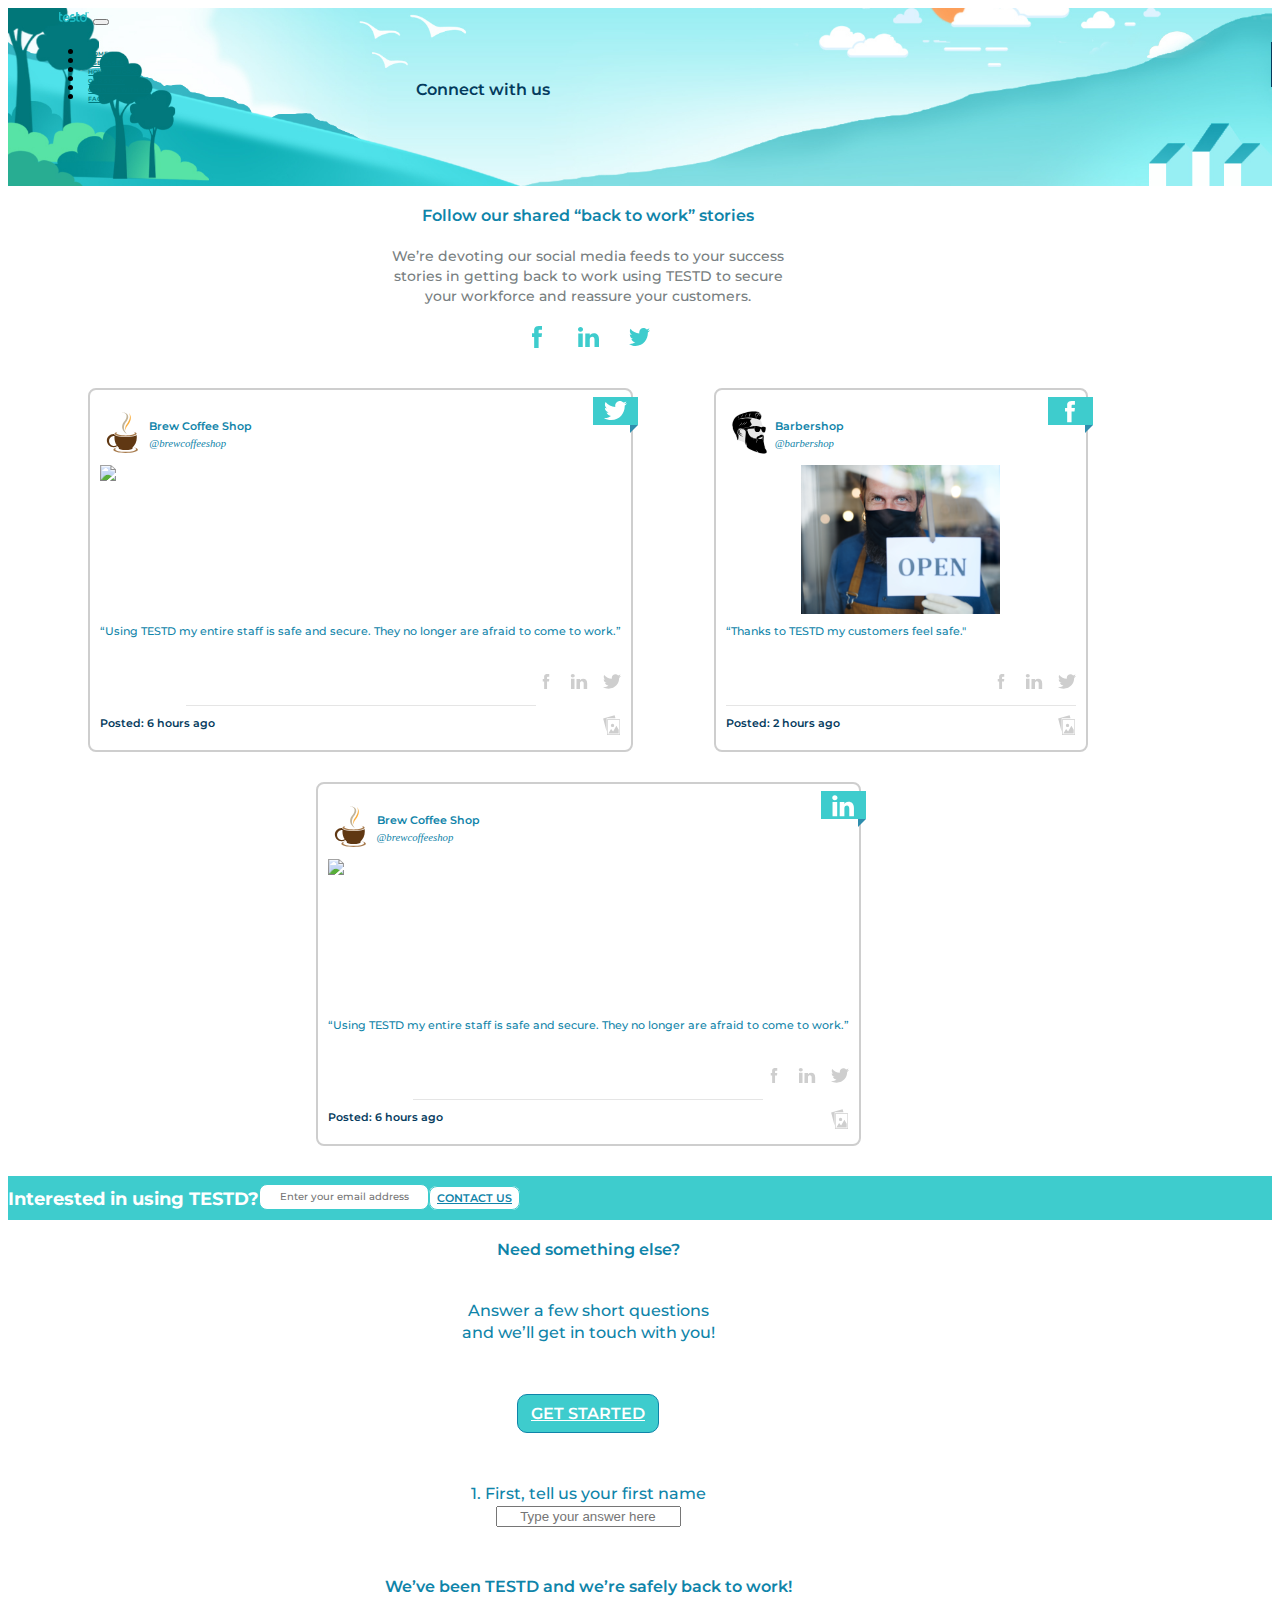
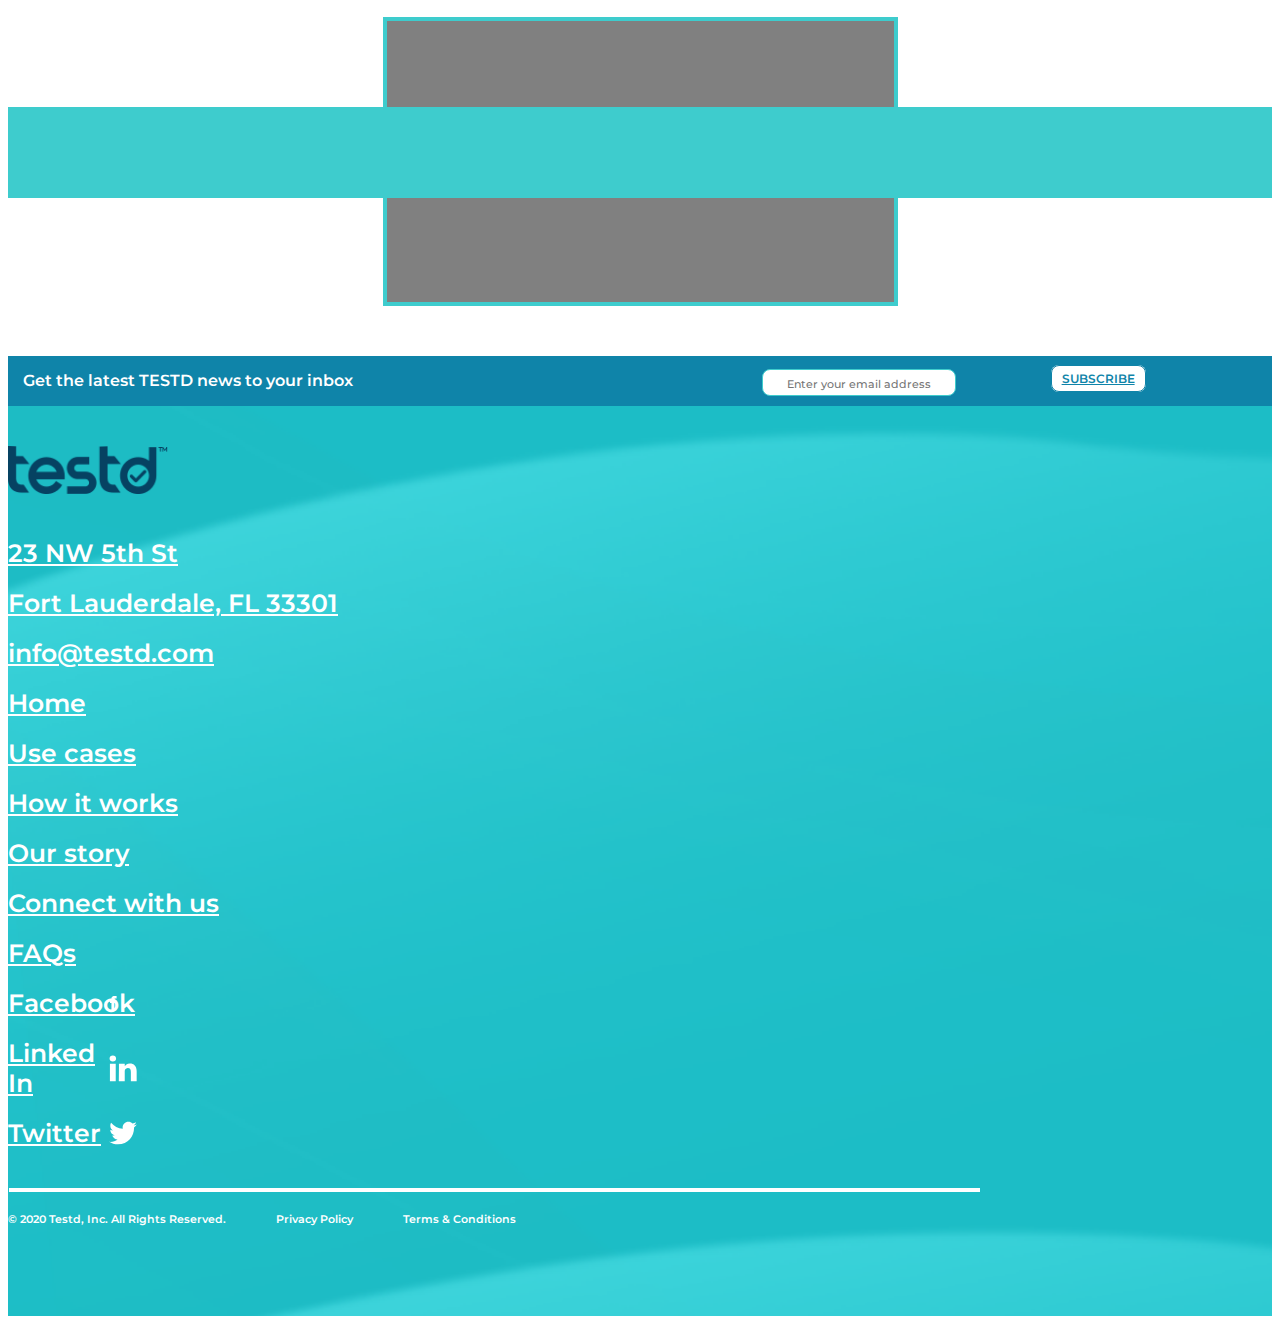
==== commit 749710da: "add connect with us page for tablet" ====
--- a/connectus.html
+++ b/connectus.html
@@ -92,7 +92,7 @@
         </div>
         <div class="post_pannel desktop">
 
-            <div class="item col-md-3">
+            <div class="item col-md-5 col-lg-3">
                 <div class="head">
                     <div class="avatar">
                         <img src="asset/image/coffee_logo.svg" />
@@ -121,7 +121,7 @@
                 <span class="origin-flag sb-twitter"><i class="sb-icon sb-icon-twitter"></i></span>
             </div>
 
-            <div class="item col-md-3">
+            <div class="item col-md-5 col-lg-3">
                 <div class="head">
                     <div class="avatar">
                         <img src="asset/image/Barbershop_logo.svg" />
@@ -149,7 +149,7 @@
                 <span class="origin-flag sb-twitter"><i class="sb-icon sb-icon-facebook"></i></span>
             </div>
 
-            <div class="item col-md-3">
+            <div class="item col-md-5 col-lg-3">
                 <div class="head">
                     <div class="avatar">
                         <img src="asset/image/coffee_logo.svg" />
--- a/asset/css/custom.css
+++ b/asset/css/custom.css
@@ -121,6 +121,22 @@
     background: transparent; */
 }
 
+.owl-carousel.review {
+  display: none;
+}
+
+.desktop.review {
+  display: initial;
+}
+
+footer .logo_panel .title {
+  display: none;
+}
+footer .right_logo {
+  margin: 0 auto;
+  display: initial;
+}
+
 /* Small devices (landscape phones, 375px and up) */
 @media (max-width: 375px) {
   .header {
@@ -485,6 +501,14 @@
   .sub_header2 .button {
     text-align: center;
     margin: 40px;
+  }
+
+  .owl-carousel.review {
+    display: inline-flex;
+  }
+
+  .desktop.review {
+    display: none;
   }
 
   a.main_btn {
@@ -692,12 +716,16 @@
   .navbar-toggler:not(:disabled):not(.disabled) {
     cursor: pointer;
     position: absolute;
-    top: 10px;
+    top: 0px;
     left: -15px;
     background: transparent !important;
     border: none;
   }
 
+  .navbar-toggler-icon {
+    width: 1em;
+    height: 1em;
+  }
   .navbar-toggler:hover,
   .navbar-toggler:active {
     border: none;
@@ -714,8 +742,9 @@
   }
   .navbar-nav {
     position: absolute;
-    left: -30px;
-    top: 45px;
+    left: -15px;
+    top: 20px;
+    z-index: 10;
   }
   .text-light {
     color: #01797d !important;
@@ -1018,6 +1047,14 @@
   }
 
   /* use_case.html */
+  .list-6.desktop {
+    display: none;
+  }
+
+  .list-6.mobile {
+    display: flex;
+  }
+
   .header2 {
     height: 86px;
   }
@@ -1633,6 +1670,95 @@
     top: 35%;
     left: 10px;
   }
+
+  /* FAQ */
+  #faq_accordion {
+    width: 100%;
+    margin: 30px auto;
+  }
+  #faq_accordion .card {
+    border: 0px;
+    border-bottom: solid 1px #cecece;
+    border-radius: 0px;
+  }
+
+  #faq_accordion .card .card-header {
+    border: 0px;
+    padding: 5px 1.25rem;
+  }
+
+  #faq_accordion .card-header .btn-link {
+    color: #0f84a9;
+    font-family: Montserrat;
+    font-size: 8.4px;
+    font-weight: 600;
+    letter-spacing: 0;
+    line-height: 25.2px;
+    text-decoration: none;
+  }
+  #faq_accordion .card-header h2 {
+    display: flex;
+    justify-content: space-between;
+    align-items: center;
+  }
+  #faq_accordion .circle.plus {
+    border: 1px solid #0f84a9;
+    width: 20px;
+    height: 20px;
+    border-radius: 100%;
+    position: relative;
+    margin: 4px;
+    display: inline-block;
+    vertical-align: middle;
+  }
+  #faq_accordion .circle.plus:before,
+  #faq_accordion .circle.plus:after {
+    content: "";
+    position: absolute;
+    top: 3px;
+    left: 3px;
+    right: 3px;
+    bottom: 3px;
+    background: #0f84a9;
+  }
+  #faq_accordion .circle.plus:before {
+    width: 2px;
+    margin: 1px auto;
+  }
+  #faq_accordion .circle.plus:after {
+    margin: auto 1px;
+    height: 2px;
+  }
+  #faq_accordion .circle.minus {
+    border: 1px solid #cecece;
+    width: 20px;
+    height: 20px;
+    border-radius: 100%;
+    position: relative;
+    margin: 4px;
+    display: inline-block;
+    vertical-align: middle;
+  }
+  #faq_accordion .circle.minus:before {
+    content: "";
+    position: absolute;
+    top: 3px;
+    left: 3px;
+    right: 3px;
+    bottom: 3px;
+    background: #cecece;
+    margin: auto 2px;
+    height: 2px;
+  }
+
+  #faq_accordion .card-body {
+    color: #0f84a9;
+    font-family: Montserrat;
+    font-size: 8px;
+    letter-spacing: 0;
+    line-height: 12px;
+    padding: 5px 1.25rem 10px;
+  }
 }
 
 /* Small devices (landscape phones, 576px and up) */
@@ -1717,71 +1843,1231 @@
 /* Medium devices (tablets, 768px and up) The navbar toggle appears at this breakpoint */
 @media (min-width: 768px) {
   .header {
-    height: 570px;
-  }
-  footer {
-    width: 100%;
-    background: url(../image/footer_background.png);
-    /* background-position: center; */
+    height: 178px;
+  }
+
+  .header .px-3,
+  .header2 .px-3 {
+    padding-left: 0.3rem !important;
+    padding-right: 0.3rem !important;
+  }
+
+  #nav {
+    margin-left: -15px;
+  }
+  .navbar {
+    margin-left: 4%;
+    padding-top: 0px;
+  }
+  .navbar-nav .nav-item {
+    border-right: 1px solid #043b5d;
+    height: 9px;
+  }
+
+  .navbar-brand {
+    line-height: 15px;
+  }
+  .navbar-brand img {
+    height: 10px;
+    width: 30px;
+  }
+
+  .header .header-text {
+    width: 110px;
+    position: absolute;
+    left: 150px;
+    top: 80px;
+  }
+
+  .header .header-text .title,
+  .header2 .header-text .title {
+    font-family: "Montserrat";
+    font-size: 14px;
+    font-weight: bold;
+    letter-spacing: 0;
+    line-height: 16px;
+    margin-bottom: 5px;
+  }
+
+  .header .header-text .description,
+  .header2 .header-text .description {
+    color: #043b5d;
+    font-family: Montserrat;
+    font-size: 7.5px;
+    font-weight: 600;
+    letter-spacing: 0;
+    line-height: 9px;
+  }
+
+  .text-light {
+    color: #043b5d;
+    font-family: Montserrat;
+    font-size: 6px;
+    font-weight: 600;
+    letter-spacing: 0;
+  }
+
+  .sub_header {
+    width: 100%;
+    color: #0f84a9;
+    font-family: Montserrat;
+    font-size: 16px;
+    font-weight: 600;
+    letter-spacing: 0;
+    line-height: 20px;
+    text-align: center;
+    margin: 20px auto;
+  }
+
+  .sub_header2 {
+    color: #0f84a9;
+    font-family: Montserrat;
+    font-size: 16px;
+    font-weight: 500;
+    letter-spacing: 0;
+    line-height: 22px;
+    text-align: center;
+    margin: 40px auto 50px;
+  }
+
+  .sub_header2 .button {
+    text-align: center;
+    margin: 40px;
+  }
+
+  .list-4 .owl-item {
+    border-right: solid 1px #cecece;
+  }
+
+  .list-4 .owl-item:last-child {
+    border-right: 0px;
+  }
+  .list-4 .item {
+    text-align: center;
+    border-right: solid 1px #cecece;
+    /* width: 410px; */
+  }
+
+  .list-6 .item {
+    text-align: center;
+    width: 260px;
+  }
+
+  .list-4 .item:last-child,
+  .list-6 .item:last-child {
+    border-right: 0px;
+  }
+
+  .list-4 .item .image {
+    text-align: center;
+    width: 100%;
+    height: 90px;
+    position: relative;
+  }
+
+  .list-4 img {
+    max-height: 100%;
+    max-width: 100%;
+    position: absolute;
+    top: 0;
+    bottom: 0;
+    left: 0;
+    right: 0;
+    margin: auto;
+    width: initial !important;
+  }
+
+  .list-4 .item .title {
+    color: #0f84a9;
+    font-family: Montserrat;
+    font-size: 11px;
+    font-weight: 500;
+    letter-spacing: 0;
+    line-height: 16px;
+    text-align: center;
+    margin: 0px auto;
+  }
+
+  .list-4 .item .desc {
+    color: #788081;
+    font-family: Montserrat;
+    font-size: 11px;
+    font-weight: bold;
+    letter-spacing: 0;
+    line-height: 16px;
+    text-align: center;
+    margin: 0 auto;
+  }
+
+  .list-4 .copy,
+  .list-6 .copy {
+    width: 42px;
+    color: #fdca21;
+    font-family: Georgia;
+    font-size: 59px;
+    font-weight: bold;
+    letter-spacing: 0;
+    line-height: 67px;
+    text-align: center;
+  }
+
+  .list-4 .bottom {
+    height: initial;
+    color: #0f84a9;
+    font-family: Montserrat;
+    font-size: 11px;
+    font-weight: bold;
+    letter-spacing: 0;
+    line-height: 16px;
+    text-align: center;
+    margin: 0 auto;
+  }
+
+  a.main_btn {
+    font-size: 16px;
+    font-weight: 600;
+    letter-spacing: 0;
+    line-height: 19px;
+    padding: 5px 10px;
+    background: #3ecccd;
+    border: solid #0f84a9 1px;
+  }
+
+  a.main_btn:hover {
+    font-size: 16px;
+    font-weight: 600;
+    letter-spacing: 0;
+    line-height: 19px;
+    padding: 5px 10px;
+    background: #fff;
+    color: #3ecccd;
+    text-decoration: none;
+  }
+
+  #review_owl .owl-item {
+    border: none;
+  }
+
+  #firstname {
+    text-align: center;
+  }
+  .divider_short {
+    box-sizing: border-box;
+    height: 2px;
+    width: 476px;
+    border: 1px solid #788081;
+    margin: 0 auto;
+  }
+
+  .section_video {
+    width: 100%;
+    position: relative;
+  }
+
+  .section_video .container {
+    text-align: center;
+  }
+
+  .section_video iframe {
+    width: 350px;
+    height: 192px;
+    position: relative;
+    z-index: 10;
+  }
+
+  .section_video .green-bar {
+    position: absolute;
+    height: 91px;
+    width: 100%;
+    background-color: #3ecccd;
+    top: 38%;
+  }
+
+  .section_video .nav-bar {
+    position: absolute;
+    width: 100%;
+    background-color: #3ecccd;
+    top: 54%;
+    display: flex;
+    display: none;
+    justify-content: space-around;
+  }
+
+  .section_video .nav-bar img {
+    width: initial;
+  }
+
+  .section_video .sub_header {
+    z-index: 10;
+    position: relative;
+  }
+
+  .sub_desc {
+    color: #788081;
+    font-family: Montserrat;
+    font-size: 24px;
+    font-weight: 500;
+    letter-spacing: 0;
+    line-height: 34px;
+    text-align: center;
+    width: 100%;
+    margin-bottom: 40px;
+  }
+
+  .section_video .container img {
+    z-index: 10;
+    position: relative;
+  }
+
+  .owl-carousel.review {
+    display: none;
+  }
+
+  .desktop.review {
+    display: initial;
+  }
+
+  .desktop.review .item {
+    border: none;
+    margin: 10px auto 5px;
+  }
+
+  .list-5 .item {
+    text-align: center;
+    width: 50%;
+  }
+
+  .list-5 {
+    display: flex;
+    flex-wrap: wrap;
+    justify-content: center;
+  }
+
+  .list-5 .item {
+    text-align: center;
+    /* width: 310px; */
+  }
+
+  .list-5 .item .image {
+    text-align: center;
+    width: 100%;
+    height: 70px;
+    position: relative;
+    border-right: solid 2px #cecece;
+  }
+
+  /* .list-5 .item:nth-child(3n) .image {
+    border-right: solid red 1px;
+  } */
+  .list-5 .item:nth-child(even) .image {
+    border-right: none;
+  }
+
+  .list-5 .item:last-child .image {
+    border-right: 0px;
+  }
+
+  .list-5 img {
+    max-height: 100%;
+    max-width: 100%;
+    position: absolute;
+    top: 0;
+    bottom: 0;
+    left: 0;
+    right: 0;
+    margin: auto;
+  }
+
+  .list-5 .title {
+    /* width: 240px; */
+    color: #0f84a9;
+    font-family: Montserrat;
+    font-size: 13.57px;
+    font-weight: 500;
+    letter-spacing: 0;
+    line-height: 18.12px;
+    text-align: center;
+    margin: 10px auto 20px;
+  }
+
+  .line-divider {
+    box-sizing: border-box;
+    height: 1px;
+    width: 50%;
+    border: 1px solid #788081;
+    margin: 15px auto;
+  }
+  footer .container {
+    padding: 20px 0;
+  }
+
+  footer .content {
+    margin: 20px 0 10px;
+    max-height: 900px;
+  }
+
+  footer .subscribe {
+    width: 100%;
+    height: 50px;
+    background-color: #0f84a9;
+    text-align: center;
+    position: relative;
+  }
+
+  footer .subscribe .desc {
+    color: #fff;
+    font-family: Montserrat;
+    letter-spacing: 0;
+    margin: 0 auto;
+    text-align: left;
+    font-size: 16px;
+    font-weight: 600;
+    padding: 15px 0px 0px 15px;
+  }
+
+  footer .subscribe .emailForm {
+    position: absolute;
+    top: 13px;
+    right: 25%;
+    box-sizing: border-box;
+    border-radius: 8px;
+    background-color: #ffffff;
+    padding: 3px 0;
+    display: flex;
+    height: 27px;
+    width: 194px;
+    border: 1px solid #3ecccd;
+  }
+
+  footer .subscribe .emailForm input {
+    text-align: center;
+    border: none;
+    height: 14px;
+    width: 165px;
+    color: #000000;
+    font-family: Montserrat;
+    font-size: 11px;
+    font-weight: 500;
+    letter-spacing: 0;
+    line-height: 14px;
+    margin-top: 3px;
+    margin: 3px auto 0;
+  }
+
+  footer .subscribe .emailForm input:focus {
+    outline: none !important;
+    border: 0px white solid;
+  }
+
+  footer .subscribe .btn_subscribe {
+    position: absolute;
+    top: 13px;
+    right: 10%;
+  }
+
+  footer .subscribe .btn_subscribe .main_btn {
+    padding: 5px 10px;
+    background: #fff;
+    border: solid #0f84a9 1px;
+    height: 14px;
+    width: 84px;
+    color: #0f84a9;
+    font-family: Montserrat;
+    font-size: 12px;
+    font-weight: 600;
+    letter-spacing: 0;
+    line-height: 15px;
+  }
+
+  footer .subscribe .main {
+    background: #fff;
+    border: 1px solid #3ecccd;
+    border-radius: 8px;
+    padding: 8px 15px;
+    font-size: 18px;
+    height: 19px;
+    width: 126px;
+    color: #0f84a9;
+    font-family: Montserrat;
+    font-size: 15px;
+    font-weight: 600;
+    letter-spacing: 0;
+    line-height: 19px;
+    margin-left: 0px;
+  }
+
+  footer .subscribe .main:hover {
+    padding: 8px 15px;
+    height: 19px;
+    width: 126px;
+    color: #ffffff;
+    font-family: Montserrat;
+    font-size: 15px;
+    font-weight: 600;
+    letter-spacing: 0;
+    line-height: 19px;
+    margin-left: 0px;
+    border-color: white;
+    background: transparent;
+    text-decoration: none;
+  }
+
+  footer .logo_panel {
+    display: flex;
+  }
+
+  footer .logo_panel .title {
+    color: #ffffff;
+    font-family: Montserrat;
+    font-size: 16px;
+    font-weight: bold;
+    letter-spacing: 0;
+    line-height: 30px;
+    text-align: center;
+    margin-left: 10px;
+    display: initial;
+  }
+
+  footer .right_logo {
+    margin: 0 auto;
+    display: none;
+  }
+
+  footer .right_logo p {
+    height: 80px;
+    width: 267px;
+    color: #ffffff;
+    font-family: Montserrat;
+    font-size: 35px;
+    font-weight: bold;
+    letter-spacing: 0;
+    line-height: 40px;
+    text-align: right;
+    margin-top: 20%;
+  }
+
+  footer ul {
+    width: 100%;
+  }
+
+  footer ul li {
+    list-style: none;
+    margin: 5px 0;
+  }
+
+  footer ul li a {
+    font-size: 10px;
+    font-weight: 600;
+    letter-spacing: 0;
+  }
+
+  footer .footer_logo {
+    width: 92px;
+  }
+
+  footer .social a {
+    margin-right: 20px;
+    display: flex;
+  }
+
+  footer .social:first-child img {
+    width: 10px;
+  }
+
+  footer .social img {
+    width: 13px;
+    order: 3;
+  }
+
+  footer .social .label {
+    width: 100px;
+  }
+
+  footer .col-md-9 {
+    flex: 0 0 90%;
+    max-width: 90%;
+  }
+  footer .divider {
+    box-sizing: border-box;
+    height: 2px;
+    width: 93%;
+    border: 1px solid #ffffff;
+    margin: 0 1px;
+  }
+
+  footer .copyright {
+    width: 100%;
+    display: flex;
+    margin-bottom: 0px;
+  }
+  footer .copyright div {
+    text-align: left;
+    color: white;
+    margin: 10px 50px 0px 0px;
+    font-size: 11px;
+    font-weight: 600;
+    letter-spacing: 0;
+    line-height: 14px;
+  }
+
+  footer ul {
+    border-right: 0px !important;
+  }
+
+  /* use_case.html */
+
+  .sub_header_left {
+    width: 100%;
+    color: #0f84a9;
+    font-family: Montserrat;
+    /* font-size: 32px; */
+    /* font-weight: 600; */
+    /* letter-spacing: 0; */
+    /* line-height: 40px; */
+    margin-left: 45px;
+    font-size: 16px;
+    font-weight: 600;
+    letter-spacing: 0;
+    line-height: 40px;
+    margin: 0 auto;
+    text-align: center;
+  }
+
+  .num_card {
+    width: 660px;
+    border: solid 2px #3ecccd;
+    border-right-width: 27px;
+    position: relative;
+    margin-left: 0px;
+    margin-bottom: 50px;
+  }
+
+  .num_card p {
+    color: #0f84a9;
+    font-family: Montserrat;
+    font-size: 16px;
+    font-weight: 600;
+    letter-spacing: 0;
+    line-height: 28px;
+    margin: 20px 0 10px 35px;
+  }
+
+  .num_card .desc {
+    margin: 0px 35px 30px;
+    color: #0f84a9;
+    font-family: Montserrat;
+    font-size: 12.5px;
+    letter-spacing: 0;
+    line-height: 18px;
+  }
+
+  .num_card .num_pad {
+    position: absolute;
+    top: 26%;
+    left: -21px;
+    box-sizing: border-box;
+    height: 60px;
+    width: 41px;
+    border: 1px solid #ffffff;
+    background-color: #3ecccd;
+  }
+  .num_card .num_pad:hover {
+    background-color: #fdca21;
+  }
+  .num_card .num_pad p {
+    color: #ffffff;
+    font-family: ".SF NS Display";
+    font-size: 35px;
+    letter-spacing: 0;
+    line-height: 60px;
+    text-align: center;
+    margin: 0;
+  }
+
+  .num_card .top_right_corner {
+    position: absolute;
+    top: 10px;
+    right: 10px;
+    height: 40px;
+    width: 45px;
+  }
+
+  .num_card .top_right_corner img {
+    width: 100%;
+  }
+
+  .header2 {
+    background: url(../image/top_art_2.jpg);
+    background-position: center;
     background-repeat: no-repeat;
     background-size: cover;
-  }
-  footer .container {
-    /* margin: 30px auto; */
+    height: 178px;
+  }
+
+  .header2 .header-text {
+    height: 51px;
+    width: 429px;
+    color: #043b5d;
+    font-family: Montserrat;
     font-family: "Montserrat";
-    padding: 40px 0;
-  }
-  footer .content {
-    margin: 40px 0;
-  }
-  footer .footer_logo {
-    width: 160px;
-  }
-
-  footer ul {
-    padding-left: 0px;
-    width: 90%;
-    border-right: solid 3px white;
-  }
-
-  footer .content > div:last-child ul {
-    border-right: 0px;
-  }
-
-  footer .content > div:nth-child(2) ul {
-    width: 95%;
-  }
-
-  footer .social {
-    margin-right: 20px;
-  }
-
-  footer .social img {
-    width: 30px;
-  }
-  footer .social:first-child img {
-    /* width: 20px; */
-  }
-
-  footer ul li {
-    list-style: none;
-    margin: 20px 0;
-  }
-  footer ul li a {
+    font-size: 16px;
+    font-weight: 600;
+    letter-spacing: 0;
+    line-height: 40px;
+    text-align: center;
+
+    position: absolute;
+    left: 21%;
+    top: 70px;
+  }
+
+  .list-6.desktop {
+    display: flex;
+    justify-content: space-between;
+    margin: 25px auto 10px;
+  }
+
+  .list-6.mobile {
+    display: none;
+    justify-content: space-between;
+    margin: 10px auto 10px;
+  }
+
+  .list-6 .item {
+    text-align: center;
+    margin-bottom: 25px;
+  }
+
+  .list-6 .item .image {
+    text-align: center;
+    width: 100%;
+    height: 40px;
+    position: relative;
+  }
+
+  .list-6 img {
+    width: initial !important;
+    max-height: 100%;
+    max-width: 100%;
+    position: absolute;
+    top: 0;
+    bottom: 0;
+    left: 0;
+    right: 0;
+    margin: auto;
+  }
+
+  .list-6 .item .title {
+    margin: 8px auto 10px;
+    color: #0f84a9;
+    font-family: Montserrat;
+    font-size: 18px;
+    font-weight: 600;
+    letter-spacing: 0;
+    line-height: 28.8px;
+    text-align: center;
+  }
+
+  .list-6 .item .desc {
+    color: #788081;
+    font-family: Montserrat;
+    font-size: 13.28px;
+    font-weight: 500;
+    letter-spacing: 0;
+    line-height: 21.6px;
+    text-align: center;
+    margin: 0 auto;
+  }
+
+  /* howitworks */
+
+  .sub_desc {
+    color: #788081;
+    font-family: Montserrat;
+    font-size: 14px;
+    letter-spacing: 0;
+    line-height: 20px;
+    text-align: center;
+    width: 100%;
+    width: 575px;
+    margin: 0 auto 20px;
+  }
+
+  .section_contact_green {
+    height: 44px;
+    width: 100%;
+    background-color: #3ecccd;
+  }
+
+  .section_contact_green .row {
+    height: 100%;
+    display: flex;
+    align-items: center;
+    padding-top: 12px;
+  }
+
+  .section_contact_green .title {
+    color: #ffffff;
+    font-family: Montserrat;
+    font-size: 18px;
+    font-weight: bold;
+    letter-spacing: 0;
+    line-height: 22px;
+    text-align: left;
+  }
+
+  .section_contact_green .contact_email {
+    margin: -5px 0 0;
+  }
+
+  .section_contact_green .contact_email input {
+    box-sizing: border-box;
+    height: 26px;
+    width: 170px;
+    border: 1px solid #3ecccd;
+    border-radius: 8px;
+    background-color: #ffffff;
+    color: #000000;
+    font-family: Montserrat;
+    text-align: center;
+    font-size: 10px;
+    font-weight: 500;
+    letter-spacing: 0;
+    line-height: 13px;
+  }
+
+  .section_contact_green .contact_button {
+    margin-top: -4px;
+  }
+
+  a.main_btn_2 {
+    height: 16px;
+    width: 91px;
+    border: 1px solid #3ecccd;
+    border-radius: 8px;
+    background-color: #ffffff;
+    padding: 4px 7px;
+    color: #0f84a9;
+    font-family: Montserrat;
+    text-align: right;
+    font-size: 11px;
+    font-weight: 600;
+    letter-spacing: 0;
+    line-height: 14px;
+  }
+
+  a.main_btn_2:hover {
+    box-sizing: border-box;
+    height: 41px;
+    width: 161px;
+    border: 1px solid #ffffff;
+    border-radius: 8px;
+    background-color: #3ecccd;
+    padding: 8px 15px;
+    color: #0f84a9;
+    font-family: Montserrat;
+    font-size: 18px;
+    font-weight: 600;
+    letter-spacing: 0;
+    line-height: 22px;
+    text-align: right;
+    text-decoration: none;
+  }
+
+  .list-4 .test_item {
+    position: relative;
+  }
+  .list-4 .test_item .image {
+    text-align: center;
+    width: 270px;
+    height: 70px;
+    position: relative;
+    margin: 0 auto;
+  }
+
+  .test_item .image span {
+    position: absolute;
+    bottom: 0px;
+    left: -20px;
+    padding: 0px 13px;
+    border-radius: 50%;
+    background: #fdca21;
+    font-family: "Monserrat";
+    font-weight: 700;
     font-size: 25px;
-    color: white;
-    font-weight: 600;
-  }
-  footer .divider {
-    border-top: solid white 3px;
-  }
-  footer .copyright {
-    width: 100%;
-    text-align: center;
-    font-size: 25px;
-    font-weight: 600;
-    color: white;
-    margin: 10px 0 50px;
+    color: #fff;
+  }
+  .owl-nav button {
+    cursor: pointer;
+  }
+
+  .owl-nav img {
+    width: 20px;
+  }
+
+  .owl-prev {
+    position: absolute;
+    top: 20%;
+    left: 0;
+  }
+
+  .owl-next {
+    position: absolute;
+    top: 20%;
+    right: 0;
+  }
+
+  .test_item {
+    margin-bottom: 20px;
+  }
+  .test_item .image {
+    text-align: center;
+    width: 110px;
+    height: 70px;
+    position: relative;
+    margin: 0 auto;
+  }
+
+  .test_item img {
+    max-height: 100%;
+    max-width: 100%;
+    position: absolute;
+    top: 0;
+    bottom: 0;
+    left: 0;
+    right: 0;
+    margin: auto;
+  }
+
+  .test_item .title {
+    margin: 10px auto 10px;
+    color: #0f84a9;
+    font-family: Montserrat;
+    font-size: 12px;
+    font-weight: 500;
+    letter-spacing: 0;
+    line-height: 18px;
+    text-align: center;
+  }
+
+  /* our story */
+  .manager_team.admin_desktop {
+    display: initial;
+  }
+  .manager_team.admin_mobile {
+    display: none !important;
+  }
+  .manager_team .item {
+    text-align: center;
+  }
+
+  .manager_team .item .image {
+    height: 146px;
+    text-align: center;
+    width: 100%;
+    position: relative;
+  }
+
+  .manager_team .item .image img {
+    max-height: 100%;
+    max-width: 100%;
+    position: absolute;
+    top: 0;
+    bottom: 0;
+    left: 0;
+    right: 0;
+    margin: auto;
+  }
+
+  .manager_team .item .title {
+    margin: 15px auto 20px;
+    color: #0f84a9;
+    font-family: Montserrat;
+    font-size: 13.28px;
+    font-weight: 600;
+    letter-spacing: 0;
+    text-align: center;
+  }
+
+  .connect_pannel {
+    width: 100%;
+    display: flex;
+    text-align: center;
+    justify-content: center;
+    margin: 30px auto 50px;
+  }
+  a.btn_green {
+    box-sizing: border-box;
+    border: 1px solid #0f84a9;
+    border-radius: 10px;
+    background-color: #3ecccd;
+    color: #ffffff;
+    font-family: Montserrat;
+
+    font-size: 16px;
+    font-weight: 600;
+    letter-spacing: 0;
+    line-height: 19px;
+    padding: 9px 13px;
+  }
+  a.btn_green:hover {
+    text-decoration: none;
+    background-color: #fff;
+    color: #3ecccd;
+  }
+
+  /* connect with us */
+  .social_pannel {
+    margin-bottom: 40px;
+    width: 100%;
+    display: flex;
+    justify-content: center;
+  }
+
+  .social_pannel .item {
+    height: 22px;
+    width: 21px;
+    text-align: center;
+    margin-right: 30px;
+    position: relative;
+  }
+
+  .social_pannel .item:last-child {
+    margin: 0px;
+  }
+
+  .social_pannel .item img {
+    max-height: 100%;
+    max-width: 100%;
+    position: absolute;
+    top: 0;
+    bottom: 0;
+    left: 0;
+    right: 0;
+    margin: auto;
+  }
+
+  .section_mapview {
+    width: 100%;
+    margin: 0 auto 50px;
+    position: relative;
+  }
+
+  .section_mapview .green-bar {
+    position: absolute;
+    height: 91px;
+    width: 100%;
+    background-color: #3ecccd;
+    top: 31%;
+  }
+
+  #map {
+    height: 281px;
+    width: 507px;
+    border: 4px solid #3ecccd;
+    background-color: grey;
+    z-index: 10;
+    margin: 0 auto;
+  }
+
+  .post_pannel.desktop {
+    display: flex;
+  }
+
+  .post_pannel.mobile {
+    display: none !important;
+  }
+
+  .post_pannel {
+    width: 100%;
+    display: flex;
+    -ms-flex-wrap: wrap;
+    flex-wrap: wrap;
+    justify-content: space-evenly;
+  }
+
+  .post_pannel .item {
+    box-sizing: border-box;
+    /* width: 406px; */
+    border: 2px solid #cecece;
+    border-radius: 8px;
+    background-color: #ffffff;
+    margin-bottom: 30px;
+    padding: 10px;
+    position: relative;
+  }
+
+  .post_pannel .head {
+    display: flex;
+    /* width: 330px; */
+    margin: 0 auto;
+    align-items: center;
+  }
+  .post_pannel .head .avatar {
+    height: 65px;
+    width: 49px;
+    position: relative;
+  }
+
+  .post_pannel .head .avatar img {
+    max-height: 100%;
+    max-width: 100%;
+    position: absolute;
+    top: 0;
+    bottom: 0;
+    left: 0;
+    right: 0;
+    margin: auto;
+  }
+
+  .post_pannel .head .info .title {
+    color: #0f84a9;
+    font-family: Montserrat;
+    font-size: 10.72px;
+    font-weight: 600;
+    letter-spacing: 0;
+    line-height: 20px;
+    text-align: left;
+    margin: 0;
+  }
+  .post_pannel .head .info .code {
+    color: #0f84a9;
+    font-family: ".SF NS Display";
+    font-size: 10.72px;
+    font-style: italic;
+    font-weight: 500;
+    letter-spacing: 0;
+    margin: 0;
+  }
+
+  .post_pannel .origin-flag {
+    height: 28px;
+    width: 45px;
+    color: #fff;
+    text-align: center;
+    line-height: 1.3em;
+    text-shadow: 0 1px 0 rgba(0, 0, 0, 0.2);
+    position: absolute;
+    right: 0;
+    top: 0;
+    margin-right: -7px;
+    margin-top: 7px;
+    z-index: 1;
+    background-color: #3ecccd !important;
+  }
+
+  .post_pannel .origin-flag:after {
+    border-bottom: 8px solid transparent;
+    border-left: 8px solid #2e8dad;
+    content: " ";
+    height: 0;
+    position: absolute;
+    right: 0;
+    top: 28px;
+    width: 0;
+  }
+
+  .post_pannel .sb-icon-twitter {
+    background-image: url(../image/twitter_white.svg);
+    background-repeat: no-repeat;
+    display: inline-block;
+    height: 23px;
+    width: 25px;
+    top: 3px;
+    position: relative;
+  }
+
+  .post_pannel .sb-icon-facebook {
+    background-image: url(../image/facebook_white.svg);
+    background-repeat: no-repeat;
+    display: inline-block;
+    height: 23px;
+    width: 25px;
+    top: 3px;
+    left: 4px;
+    position: relative;
+  }
+
+  .post_pannel .sb-icon-linkedin {
+    background-image: url(../image/linkedIn_white.svg);
+    background-repeat: no-repeat;
+    display: inline-block;
+    height: 23px;
+    width: 25px;
+    top: 3px;
+    position: relative;
+  }
+  .post_pannel .image {
+    height: 149px;
+    width: 100%;
+    position: relative;
+  }
+  .post_pannel .image img {
+    max-height: 100%;
+    max-width: 100%;
+    position: absolute;
+    top: 0;
+    bottom: 0;
+    left: 0;
+    right: 0;
+    margin: auto;
+  }
+
+  .post_pannel .desc {
+    color: #0f84a9;
+    font-family: Montserrat;
+    font-size: 11px;
+    font-weight: 500;
+    letter-spacing: 0;
+    line-height: 15px;
+    /* width: 330px; */
+    height: 40px;
+    margin: 10px auto;
+  }
+  .post_pannel .social {
+    display: flex;
+    justify-content: flex-end;
+    /* width: 350px; */
+    margin: 0 auto;
+  }
+
+  .post_pannel .social img {
+    margin-right: 15px;
+    height: 15px;
+    width: 18px;
+  }
+
+  .post_pannel .social img:last-child {
+    margin-right: 0px;
+  }
+
+  .post_pannel .divider {
+    width: 350px;
+    margin-top: 1rem;
+    margin-bottom: 0.5rem;
+    border: 0;
+    border-top: 1px solid rgba(0, 0, 0, 0.1);
+  }
+
+  .post_pannel .foot {
+    display: flex;
+    justify-content: space-between;
+    /* width: 350px; */
+    margin: 0 auto;
+  }
+
+  .post_pannel .foot .post_time {
+    color: #043b5d;
+    font-family: Montserrat;
+    font-size: 10.72px;
+    font-weight: 600;
+    letter-spacing: 0;
+    line-height: 20px;
+  }
+
+  .post_pannel .foot img {
+    height: 22px;
+    width: 19px;
   }
 }
 
@@ -2336,6 +3622,28 @@
     text-align: left;
     margin: 20px auto;
   }
+  .header .px-3,
+  .header2 .px-3 {
+    padding-left: 1.3rem !important;
+    padding-right: 1.3rem !important;
+  }
+
+  #nav {
+    margin-left: -15px;
+  }
+  .navbar-nav .nav-item {
+    border-right: 1px solid #043b5d;
+    height: 15px;
+  }
+
+  .navbar-brand {
+    line-height: 15px;
+    padding-top: 5px;
+  }
+  .navbar-brand img {
+    height: 29px;
+    width: 90px;
+  }
 
   a.main_btn {
     background: #1c6c89;
@@ -2417,7 +3725,7 @@
     border: 1px solid #788081;
     margin: 0 auto;
   }
-  .list-4,
+  /* .list-4,
   .list-5,
   .list-6 {
     display: flex;
@@ -2463,7 +3771,7 @@
   }
 
   .list-4 .item .title {
-    /* height: 40px; */
+    
     width: 308px;
     color: #0f84a9;
     font-family: Montserrat;
@@ -2476,7 +3784,7 @@
   }
 
   .list-4 .item .desc {
-    /* height: 84px; */
+  
     width: 330px;
     color: #788081;
     font-family: Montserrat;
@@ -2488,7 +3796,7 @@
   }
 
   .list-6 .item .title {
-    /* height: 40px; */
+ 
     width: 159px;
     margin: 8px auto 10px;
     color: #0f84a9;
@@ -2514,7 +3822,7 @@
 
   .list-4 .copy,
   .list-6 .copy {
-    /* height: 50px; */
+  
     width: 42px;
     color: #fdca21;
     font-family: Georgia;
@@ -2529,7 +3837,7 @@
   .list-6 .item-no-border {
     text-align: center;
     width: 410px;
-  }
+  } */
 
   .item-no-border .title {
     height: initial;
@@ -2600,15 +3908,14 @@
   }
 
   .list-4 .item .title {
-    /* height: 40px; */
-    width: 308px;
-    color: #0f84a9;
-    font-family: Montserrat;
-    font-size: 18.72px;
-    font-weight: 600;
-    letter-spacing: 0;
-    /* line-height: 40px; */
-    text-align: center;
+    width: 389px;
+    color: #0f84a9;
+    font-family: Montserrat;
+    text-align: center;
+    font-size: 18px;
+    font-weight: 500;
+    letter-spacing: 0;
+    line-height: 28px;
     margin: 8px auto 10px;
   }
 
@@ -2701,7 +4008,9 @@
     position: relative;
     border-right: solid 2px #cecece;
   }
-
+  .list-5 .item:nth-child(even) .image {
+    border-right: solid 2px #cecece;
+  }
   .list-5 .item:last-child .image {
     border-right: 0px;
   }
@@ -2772,6 +4081,7 @@
   }
 
   .sub_desc {
+    width: 1354px;
     color: #788081;
     font-family: Montserrat;
     font-size: 24px;
@@ -2779,8 +4089,8 @@
     letter-spacing: 0;
     line-height: 34px;
     text-align: center;
-    width: 100%;
-    margin-bottom: 40px;
+    /* width: 100%; */
+    margin: 0 auto 40px;
   }
 
   .section_video .container img {
@@ -2809,6 +4119,7 @@
     letter-spacing: 0;
     margin: 0 auto;
     padding: 8px 0px 0px;
+    text-align: center;
   }
 
   footer .subscribe .emailForm {
@@ -2913,8 +4224,12 @@
     margin: 0 1px;
   }
 
+  footer .logo_panel .title {
+    display: none;
+  }
   footer .right_logo {
     margin: 0 auto;
+    display: initial;
   }
 
   footer .right_logo p {
@@ -3022,6 +4337,53 @@
 
   .num_card .top_right_corner img {
     width: 100%;
+  }
+  .list-6.desktop {
+    margin: 50px auto 10px;
+  }
+
+  .list-6 .item {
+    text-align: center;
+    margin-bottom: 40px;
+    /* width: 260px; */
+  }
+
+  .list-6 .item .image {
+    height: 60px;
+  }
+
+  /* .list-6 img {
+    width: initial !important;
+    max-height: 100%;
+    max-width: 100%;
+    position: absolute;
+    top: 0;
+    bottom: 0;
+    left: 0;
+    right: 0;
+    margin: auto;
+  } */
+
+  .list-6 .item .title {
+    margin: 8px auto 10px;
+    color: #0f84a9;
+    font-family: Montserrat;
+    font-size: 24px;
+    font-weight: 600;
+    letter-spacing: 0;
+    line-height: 40px;
+    text-align: center;
+  }
+
+  .list-6 .item .desc {
+    color: #788081;
+    font-family: Montserrat;
+    font-size: 18.72px;
+    font-weight: 500;
+    letter-spacing: 0;
+    line-height: 30px;
+    text-align: center;
+    margin: 0 auto;
   }
 
   /* howitworks */
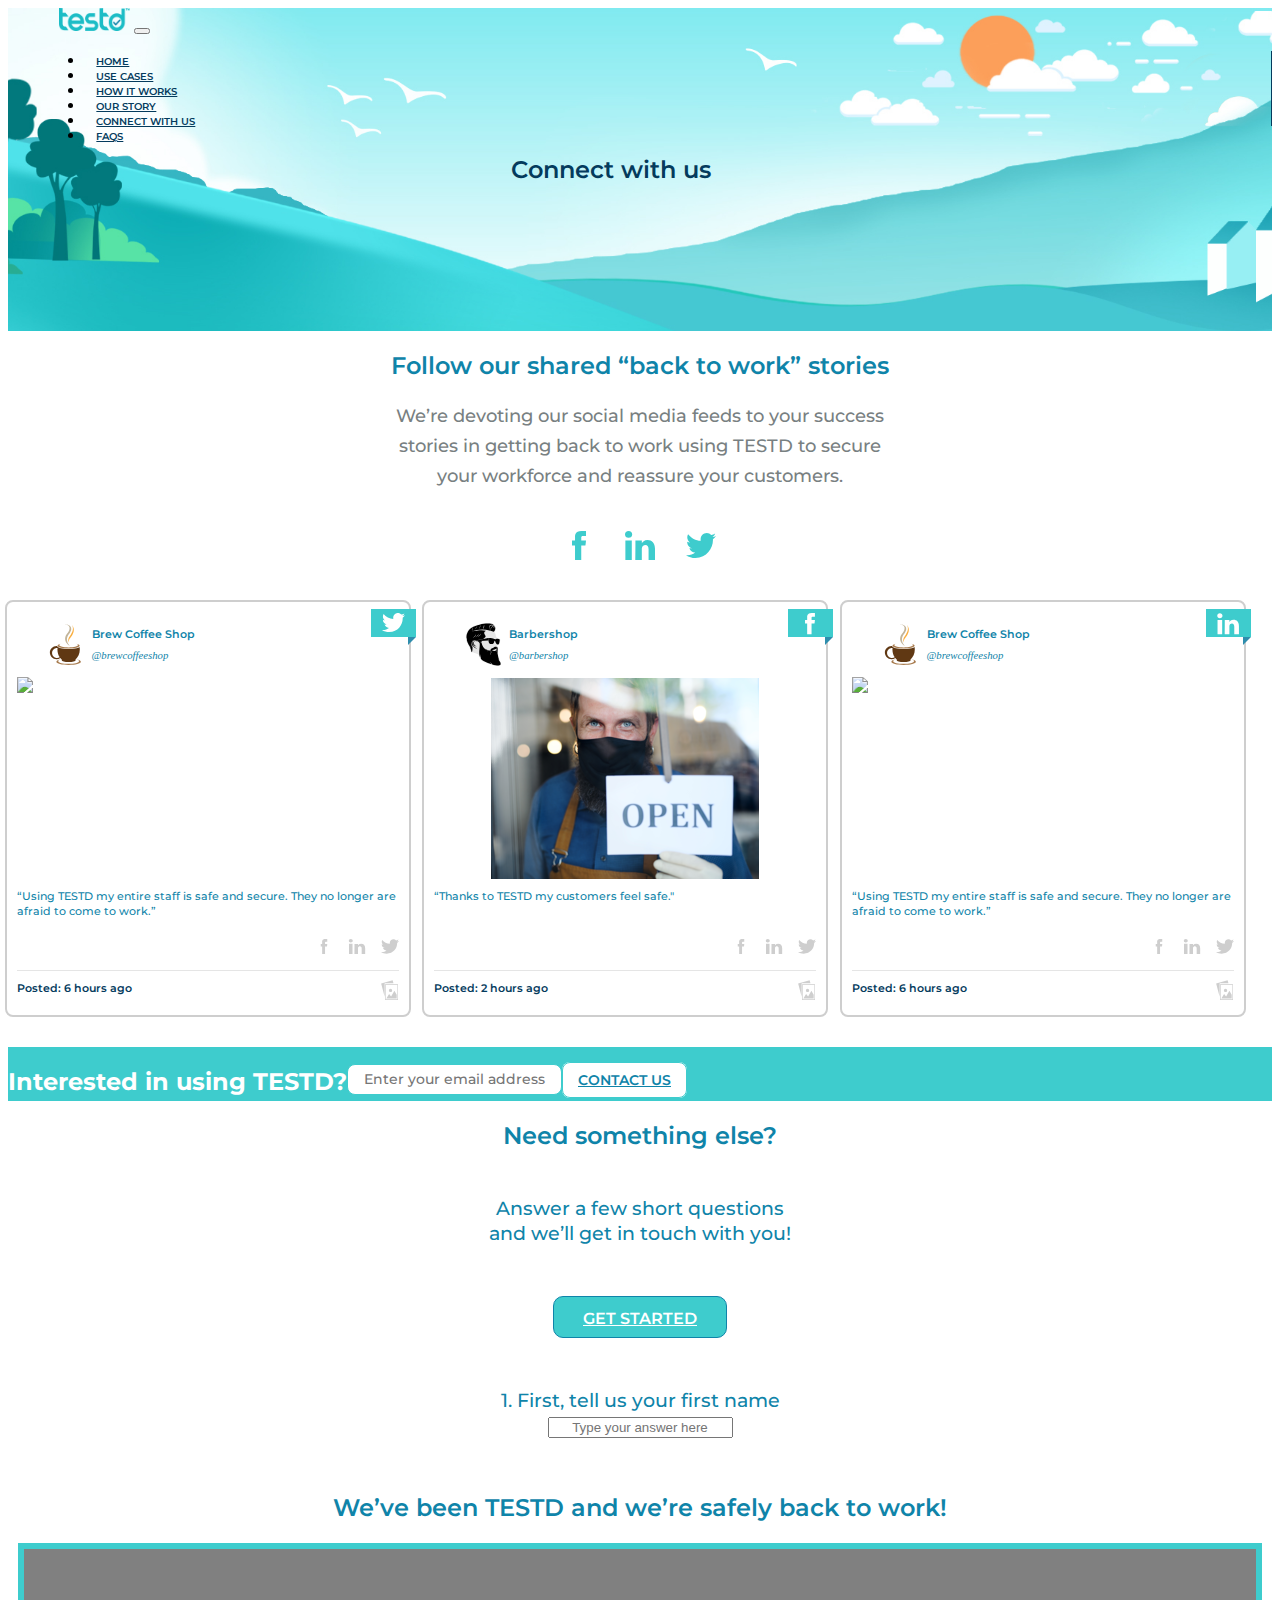
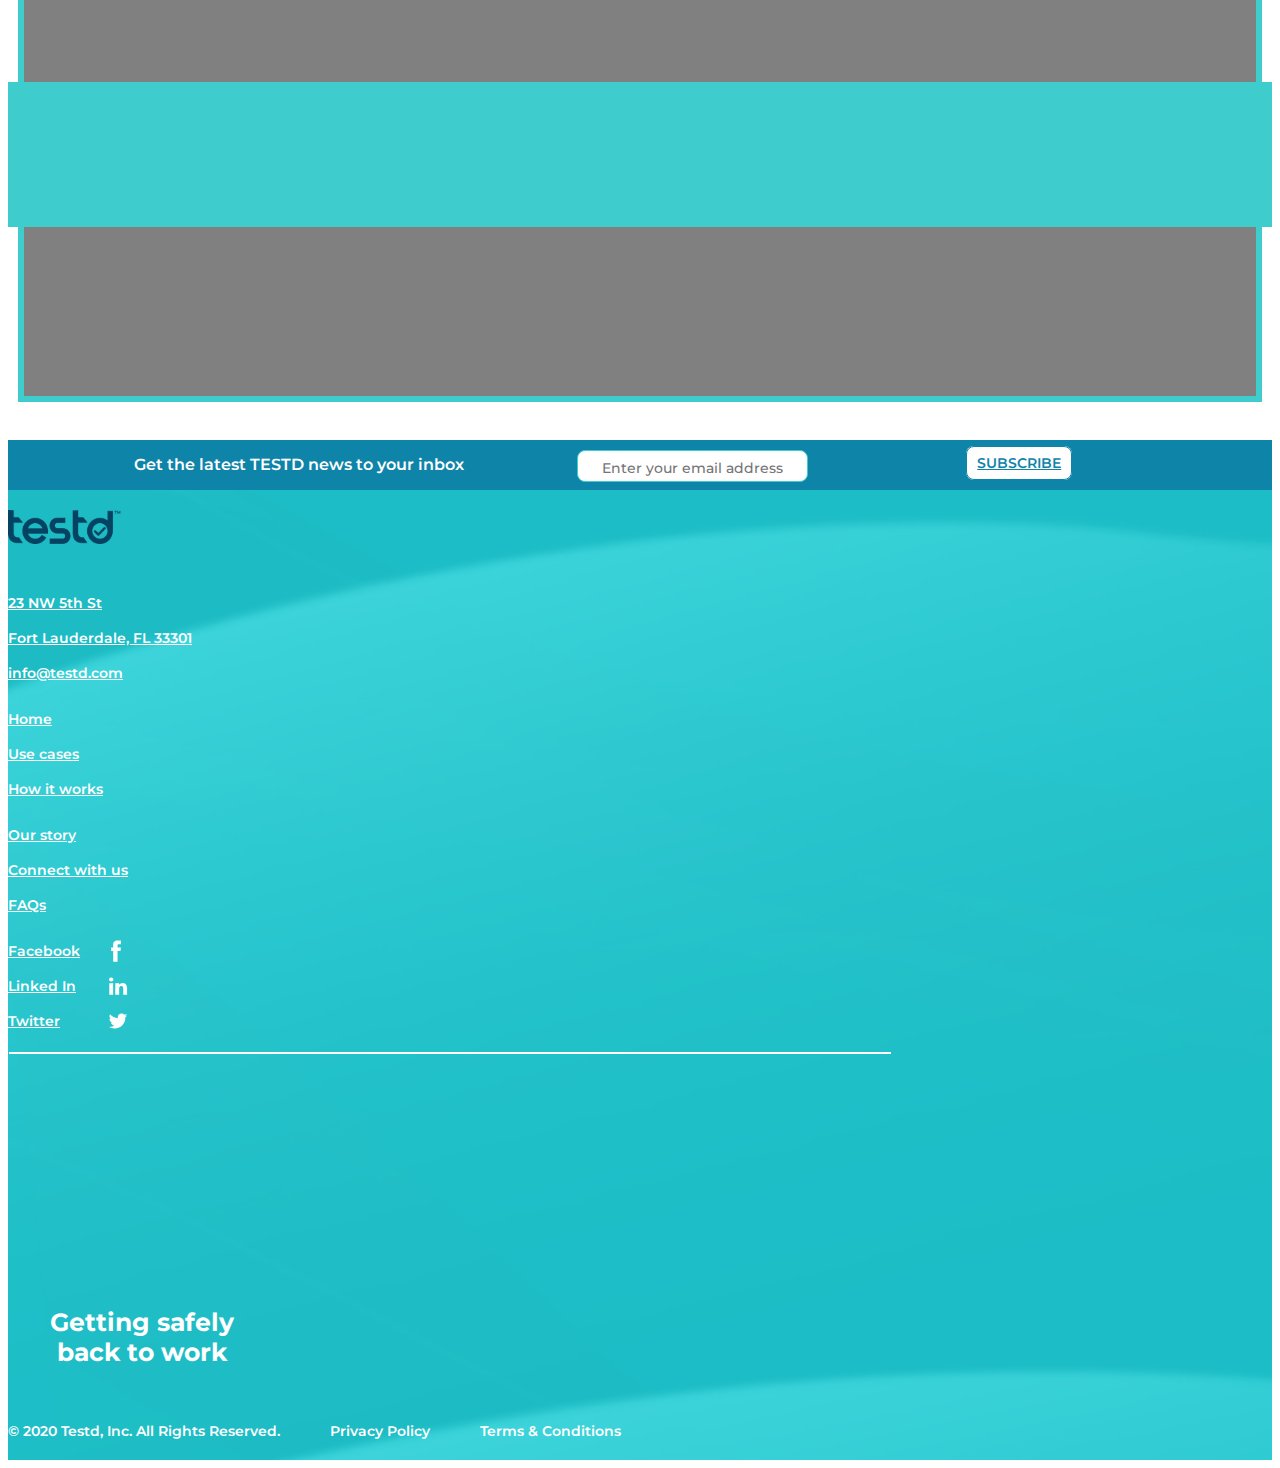
==== commit c6e555bb: "add style for 1224px" ====
--- a/connectus.html
+++ b/connectus.html
@@ -314,12 +314,14 @@
     </div>
     <footer>
         <div class="subscribe">
-            <div class="desc">Get the latest TESTD news to your inbox</div>
-            <div class="emailForm">
-                <input type="email" id="subscribe_email" placeholder="Enter your email address" />
-            </div>
-            <div class="btn_subscribe">
-                <a href="#" class="main_btn">SUBSCRIBE</a>
+            <div class="container">
+                <div class="desc">Get the latest TESTD news to your inbox</div>
+                <div class="emailForm">
+                    <input type="email" id="subscribe_email" placeholder="Enter your email address" />
+                </div>
+                <div class="btn_subscribe">
+                    <a href="#" class="main_btn">SUBSCRIBE</a>
+                </div>
             </div>
         </div>
         <div class="container">
--- a/asset/css/custom.css
+++ b/asset/css/custom.css
@@ -137,6 +137,10 @@
   display: initial;
 }
 
+#faq_accordion .circle {
+  cursor: pointer;
+}
+
 /* Small devices (landscape phones, 375px and up) */
 @media (max-width: 375px) {
   .header {
@@ -536,7 +540,7 @@
 
   footer .subscribe {
     width: 100%;
-    height: 115px;
+    height: 130px;
     background-color: #0f84a9;
     text-align: center;
     position: relative;
@@ -1369,10 +1373,15 @@
     color: #0f84a9;
     font-family: Montserrat;
     font-size: 10.72px;
-    font-weight: 600;
+    font-weight: 500;
     letter-spacing: 0;
     line-height: 13px;
     text-align: center;
+  }
+
+  .manager_team .item .title p {
+    margin-bottom: 0px;
+    font-weight: 600;
   }
 
   .connect_pannel {
@@ -1764,7 +1773,7 @@
 /* Small devices (landscape phones, 576px and up) */
 @media (min-width: 576px) {
   .header {
-    height: 450px;
+    height: 110px;
   }
 
   br.mobile {
@@ -2197,6 +2206,7 @@
     border: 1px solid #788081;
     margin: 15px auto;
   }
+
   footer .container {
     padding: 20px 0;
   }
@@ -2217,12 +2227,12 @@
   footer .subscribe .desc {
     color: #fff;
     font-family: Montserrat;
-    letter-spacing: 0;
-    margin: 0 auto;
+    font-size: 16px;
+    font-weight: 600;
+    letter-spacing: 0;
+    margin: -5px auto 0;
+    padding: 0px 0px 0px 10%;
     text-align: left;
-    font-size: 16px;
-    font-weight: 600;
-    padding: 15px 0px 0px 15px;
   }
 
   footer .subscribe .emailForm {
@@ -2784,9 +2794,14 @@
     color: #0f84a9;
     font-family: Montserrat;
     font-size: 13.28px;
-    font-weight: 600;
-    letter-spacing: 0;
-    text-align: center;
+    font-weight: 500;
+    letter-spacing: 0;
+    text-align: center;
+  }
+
+  .manager_team .item .title p {
+    margin-bottom: 0px;
+    font-weight: 600;
   }
 
   .connect_pannel {
@@ -3069,490 +3084,129 @@
     height: 22px;
     width: 19px;
   }
+
+  /* FAQ */
+  #faq_accordion {
+    width: 640px;
+    margin: 100px auto;
+  }
+  #faq_accordion .card {
+    border: 0px;
+    border-bottom: solid 1px #cecece;
+    border-radius: 0px;
+  }
+
+  #faq_accordion .card .card-header {
+    border: 0px;
+  }
+
+  #faq_accordion .card-header .btn-link {
+    color: #0f84a9;
+    font-family: Montserrat;
+    font-size: 14px;
+    font-weight: 600;
+    letter-spacing: 0;
+    line-height: 42px;
+    text-decoration: none;
+  }
+  #faq_accordion .card-header h2 {
+    display: flex;
+    justify-content: space-between;
+    align-items: center;
+  }
+  #faq_accordion .circle.plus {
+    border: 1px solid #0f84a9;
+    width: 30px;
+    height: 30px;
+    border-radius: 100%;
+    position: relative;
+    margin: 4px;
+    display: inline-block;
+    vertical-align: middle;
+  }
+  #faq_accordion .circle.plus:before,
+  #faq_accordion .circle.plus:after {
+    content: "";
+    position: absolute;
+    top: 3px;
+    left: 3px;
+    right: 3px;
+    bottom: 3px;
+    background: #0f84a9;
+  }
+  #faq_accordion .circle.plus:before {
+    width: 3px;
+    margin: 3px auto;
+  }
+  #faq_accordion .circle.plus:after {
+    margin: auto 3px;
+    height: 3px;
+  }
+  #faq_accordion .circle.minus {
+    border: 1px solid #cecece;
+    width: 30px;
+    height: 30px;
+    border-radius: 100%;
+    position: relative;
+    margin: 4px;
+    display: inline-block;
+    vertical-align: middle;
+  }
+  #faq_accordion .circle.minus:before {
+    content: "";
+    position: absolute;
+    top: 3px;
+    left: 3px;
+    right: 3px;
+    bottom: 3px;
+    background: #cecece;
+    margin: auto 2px;
+    height: 2px;
+  }
+
+  #faq_accordion .card-body {
+    color: #0f84a9;
+    font-family: Montserrat;
+    font-size: 11px;
+    letter-spacing: 0;
+    line-height: 15px;
+  }
 }
 
 /* Large devices (desktops, 992px and up) */
 @media (min-width: 992px) {
-  .header {
-    height: 690px;
-  }
-  footer {
-    width: 100%;
-    background: url(../image/footer_background.png);
-    /* background-position: center; */
-    background-repeat: no-repeat;
-    background-size: cover;
-  }
-  footer .container {
-    /* margin: 30px auto; */
-    font-family: "Montserrat";
-    padding: 40px 0;
-  }
-  footer .content {
-    margin: 40px 0;
-  }
-  footer .footer_logo {
-    width: 160px;
-  }
-
-  footer ul {
-    padding-left: 0px;
-    width: 90%;
-    border-right: solid 3px white;
-  }
-
-  footer .content > div:last-child ul {
-    border-right: 0px;
-  }
-
-  footer .content > div:nth-child(2) ul {
-    width: 95%;
-  }
-
-  footer .social {
-    margin-right: 20px;
-  }
-
-  footer .social img {
-    width: 30px;
-  }
-  footer .social:first-child img {
-    /* width: 20px; */
-  }
-
-  footer ul li {
-    list-style: none;
-    margin: 20px 0;
-  }
-  footer ul li a {
-    font-size: 25px;
-    color: white;
-    font-weight: 600;
-  }
-  footer .divider {
-    border-top: solid white 3px;
-  }
-  footer .copyright {
-    width: 100%;
-    text-align: center;
-    font-size: 25px;
-    font-weight: 600;
-    color: white;
-    margin: 10px 0 50px;
-  }
 }
 
 /* Extra large devices (large desktops, 1200px and up) */
 @media (min-width: 1200px) {
   .header {
-    height: 1000px;
-  }
-
-  .container {
-    max-width: 1160px;
-  }
-
-  .header .header-text {
-    width: 370px;
-    position: absolute;
-    left: 100px;
-    top: 360px;
-    font-family: "Montserrat";
-  }
-  .header .header-text .title {
-    font-family: "Montserrat";
-    font-size: 40px;
-    font-weight: 700;
-    color: white;
-    line-height: 1em;
-    letter-spacing: 3px;
-  }
-
-  .header .header-text .description {
-    font-family: "Montserrat";
-    font-size: 22px;
-    font-weight: 600;
+    height: 284px;
+  }
+
+  .header2 {
+    height: 323px;
+  }
+
+  .header2 .header-text {
+    height: 51px;
+    width: 429px;
     color: #043b5d;
-    line-height: 1em;
-  }
-
-  .header .header-text .description br {
-    display: none;
-  }
-
-  .header .header-text .more {
-    text-align: center;
-    margin: 20px auto;
-  }
-  .header .header-text a {
-    background: #1c6c89;
-    color: white;
-    border: solid #093c58 2px;
-    border-radius: 8px;
-    padding: 8px 15px;
-    font-size: 18px;
-    margin-left: -25px;
-  }
-
-  .header .header-text a:hover {
-    background: #65a1ab;
-    color: #0decf9;
-    border: solid #093c58 2px;
-    border-radius: 8px;
-    padding: 8px 15px;
-    font-size: 18px;
-    text-decoration: none;
-    margin: 0 auto;
-    margin-left: -25px;
-  }
-
-  .part1 {
-    width: 100%;
-    text-align: center;
-    color: #788081;
-    font-family: "Montserrat";
-    font-size: 34px;
-    padding: 80px 65px 30px;
-    position: relative;
-  }
-
-  .part1 img.logo {
-    width: 120px;
-    margin-bottom: 20px;
-  }
-
-  .part1 img.type2 {
-    width: 160px;
-    margin-bottom: 20px;
-    margin-top: 40px;
-  }
-
-  .part1 img.part3 {
-    width: 190px;
-    margin-bottom: 20px;
-    margin-top: 40px;
-  }
-
-  .part1 p {
-    font-weight: 600;
-  }
-
-  .part1 .divider {
-    width: 100%;
-  }
-  .part1 .divider svg {
-    color: #fdca21;
-  }
-
-  .part1 .btn-green1 {
-    background: #2990b2;
-    color: white;
-    border: solid #5bd9e7 2px;
-    border-radius: 8px;
-    padding: 10px 20px;
-    font-size: 22px;
-  }
-
-  .part1 .btn-green1:hover {
-    background: #5bd9e7;
-    color: white;
-    border: solid #2990b2 2px;
-    border-radius: 8px;
-    padding: 10px 20px;
-    font-size: 22px;
-  }
-
-  .part1 .border-top-left {
-    position: absolute;
-    top: 50px;
-    left: 0px;
-    width: 40px;
-  }
-  .part1 .border-top-right {
-    position: absolute;
-    top: 50px;
-    right: 0px;
-    width: 180px;
-  }
-
-  .part1 .border-bottom-right {
-    position: absolute;
-    bottom: 0px;
-    right: 0px;
-    width: 40px;
-  }
-
-  .part1 .border-bottom-left {
-    position: absolute;
-    bottom: 0px;
-    left: 0px;
-    width: 180px;
-  }
-
-  .video_container {
-    width: 100%;
-    text-align: center;
-    margin: 50px auto 80px;
-    padding: 100px 150px;
-    position: relative;
-  }
-
-  .video_container .video {
-    width: 100%;
-  }
-
-  .video_container .dots-top-right {
-    position: absolute;
-    top: 0px;
-    right: 0px;
-  }
-
-  .video_container .dots-bottom-left {
-    position: absolute;
-    bottom: 0px;
-    left: 0px;
-  }
-  .ideal_container {
-    width: 100%;
-    background: url(../image/background_4.png);
-    background-position: center;
-    /* background-repeat: no-repeat;
-      background-size: cover;
-      height: 100%; 
-       height: 350px; */
-  }
-
-  .ideal_container .ideal {
-    text-align: center;
-    font-family: "Montserrat";
-    color: white;
-    padding: 40px 0;
-  }
-
-  .ideal_container .ideal .list {
-    font-size: 42px;
-    margin: 25px 0;
-  }
-  .ideal_container .ideal .desc {
-    font-size: 34px;
-  }
-
-  .ideal_container .divider {
-    width: 330px;
-    border-top: 3px solid #1283a8;
-  }
-
-  .part2 {
-    width: 100%;
-    text-align: center;
-    color: #788081;
-    font-family: "Montserrat";
-    font-size: 32px;
-    padding: 50px 65px 150px;
-    position: relative;
-  }
-
-  .part2 img {
-    width: 240px;
-    margin-bottom: 20px;
-  }
-
-  .part2 p {
-    font-weight: 400;
-    margin-bottom: 80px;
-  }
-
-  .part2 p.title {
-    font-weight: 700;
-    color: #1cbdc6;
-    margin-bottom: 15px;
-  }
-
-  .part2 .border-top-left {
-    position: absolute;
-    top: 0px;
-    left: 0px;
-    width: 40px;
-  }
-  .part2 .border-top-right {
-    position: absolute;
-    top: 0px;
-    right: 0px;
-    width: 180px;
-  }
-
-  .part2 .border-bottom-right {
-    position: absolute;
-    bottom: 100px;
-    right: 0px;
-    width: 40px;
-  }
-
-  .part2 .border-bottom-left {
-    position: absolute;
-    bottom: 100px;
-    left: 0px;
-    width: 180px;
-  }
-}
-
-@media only screen and (min-device-width: 1500px) and (max-device-width: 1899px) {
-  /* Styles */
-  .header .header-text {
-    width: 530px;
-    position: absolute;
-    left: 100px;
-    top: 360px;
-    font-family: "Montserrat";
-  }
-
-  .header .header-text .title {
-    font-family: "Montserrat";
-    font-size: 62px;
-    font-weight: 700;
-    color: white;
-    line-height: 1em;
-  }
-
-  .header .header-text .description {
-    font-family: "Montserrat";
-    font-size: 26px;
-    font-weight: 600;
-    color: #043b5d;
-    line-height: 1em;
-  }
-
-  .header .header-text .more {
-    text-align: center;
-    margin: 20px auto;
-  }
-  .header .header-text a {
-    background: #1c6c89;
-    color: white;
-    border: solid #093c58 2px;
-    border-radius: 8px;
-    padding: 10px 20px;
-    font-size: 22px;
-    margin-left: -17%;
-  }
-
-  .header .header-text a:hover {
-    background: #65a1ab;
-    color: #0decf9;
-    border: solid #093c58 2px;
-    border-radius: 8px;
-    padding: 10px 20px;
-    font-size: 22px;
-    text-decoration: none;
-    margin: 0 auto;
-    margin-left: -17%;
-  }
-
-  footer {
-    width: 100%;
-    background: url(../image/footer_background.png);
-    /* background-position: center; */
-    background-repeat: no-repeat;
-    background-size: cover;
-  }
-  footer .container {
-    /* margin: 30px auto; */
-    font-family: "Montserrat";
-    padding: 40px 0;
-  }
-  footer .content {
-    margin: 40px 0;
-  }
-  footer .footer_logo {
-    width: 160px;
-  }
-
-  footer ul {
-    padding-left: 0px;
-    width: 90%;
-    border-right: solid 3px white;
-  }
-
-  footer .content > div:last-child ul {
-    border-right: 0px;
-  }
-
-  footer .content > div:nth-child(2) ul {
-    width: 95%;
-  }
-
-  footer .social {
-    margin-right: 20px;
-  }
-
-  footer .social img {
-    width: 30px;
-  }
-  footer .social:first-child img {
-    /* width: 20px; */
-  }
-
-  footer ul li {
-    list-style: none;
-    margin: 20px 0;
-  }
-  footer ul li a {
-    font-size: 25px;
-    color: white;
-    font-weight: 600;
-  }
-  footer .divider {
-    border-top: solid white 3px;
-  }
-  footer .copyright {
-    width: 100%;
-    text-align: center;
-    font-size: 25px;
-    font-weight: 600;
-    color: white;
-    margin: 10px 0 50px;
-  }
-}
-
-/* Extra large devices (large desktops, 1200px and up) */
-@media (min-width: 1900px) {
-  .header {
-    background: url(../image/homepage_top_art_v2.png);
-    background-position: center;
-    background-repeat: no-repeat;
-    background-size: cover;
-    height: 440px;
-  }
-
-  .header2 {
-    background: url(../image/top_art_2.jpg);
-    background-position: center;
-    background-repeat: no-repeat;
-    background-size: cover;
-    height: 440px;
-  }
-
-  .header2 .header-text {
-    height: 80px;
-    width: 674px;
-    color: #043b5d;
-    font-family: Montserrat;
-    font-size: 32px;
+    font-family: Montserrat;
+    font-size: 24px;
     font-weight: 600;
     letter-spacing: 0;
     line-height: 40px;
     text-align: center;
-
     position: absolute;
     left: 31%;
-    top: 200px;
+    top: 150px;
   }
 
   .text-light {
     height: 15px;
     color: #043b5d !important;
     font-family: Montserrat;
-    font-size: 12px;
+    font-size: 10px;
     font-weight: 600;
     letter-spacing: 0;
   }
@@ -3560,27 +3214,27 @@
   .header .header-text {
     width: 300px;
     position: absolute;
-    left: 320px;
-    top: 190px;
+    left: 17%;
+    top: 16%;
   }
 
   .header .header-text .title,
   .header2 .header-text .title {
     font-family: "Montserrat";
-    font-size: 40px;
+    font-size: 28px;
     font-weight: bold;
     letter-spacing: 0;
-    line-height: 40px;
+    line-height: 30px;
   }
 
   .header .header-text .description,
   .header2 .header-text .description {
     color: #043b5d;
     font-family: Montserrat;
-    font-size: 18px;
-    font-weight: 600;
-    letter-spacing: 0;
-    line-height: 24px;
+    font-size: 13.28px;
+    font-weight: 600;
+    letter-spacing: 0;
+    line-height: 18px;
   }
 
   .header .header-text a,
@@ -3624,8 +3278,8 @@
   }
   .header .px-3,
   .header2 .px-3 {
-    padding-left: 1.3rem !important;
-    padding-right: 1.3rem !important;
+    padding-left: 0.8rem !important;
+    padding-right: 0.8rem !important;
   }
 
   #nav {
@@ -3635,14 +3289,17 @@
     border-right: 1px solid #043b5d;
     height: 15px;
   }
-
+  footer .col-md-9 {
+    flex: 0 0 75%;
+    max-width: 75%;
+  }
   .navbar-brand {
     line-height: 15px;
     padding-top: 5px;
   }
   .navbar-brand img {
-    height: 29px;
-    width: 90px;
+    height: 23px;
+    width: 71px;
   }
 
   a.main_btn {
@@ -3662,50 +3319,76 @@
     margin-left: 0px;
   }
 
+  footer .footer_logo {
+    width: 113px;
+  }
+
   a.main_btn:hover {
     padding: 8px 15px;
     height: 19px;
     width: 126px;
-    color: #ffffff;
+    color: #1c6c89;
     font-family: Montserrat;
     font-size: 15px;
     font-weight: 600;
     letter-spacing: 0;
     line-height: 19px;
     margin-left: 0px;
-    /* border-color: white;
-      background: transparent; */
-  }
-
+  }
+  a.main_btn {
+    background: #1c6c89;
+    border: solid #093c58 2px;
+    border-radius: 8px;
+    padding: 8px 15px;
+    font-size: 18px;
+    height: 19px;
+    width: 126px;
+    color: #ffffff;
+    font-family: Montserrat;
+    font-size: 15.11px;
+    font-weight: 600;
+    letter-spacing: 0;
+    line-height: 19px;
+    margin-left: 0px;
+  }
+
+  a.main_btn:hover {
+    padding: 8px 15px;
+    height: 19px;
+    width: 126px;
+    color: #1c6c89;
+    font-family: Montserrat;
+    font-size: 15.11px;
+    font-weight: 600;
+    letter-spacing: 0;
+    line-height: 19px;
+    margin-left: 0px;
+  }
   .navbar {
     padding: 0px auto;
   }
 
-  .container {
-    max-width: 1660px;
-  }
-
   .sub_header {
     /* height: 108px; */
-    width: 1388px;
-    color: #0f84a9;
-    font-family: Montserrat;
-    font-size: 32px;
+    /* width: 1388px; */
+    color: #0f84a9;
+    font-family: Montserrat;
+    font-size: 24px;
     font-weight: 600;
     letter-spacing: 0;
     line-height: 40px;
     text-align: center;
-    margin: 35px auto;
+    margin: 15px auto;
   }
 
   .sub_header2 {
     width: 780px;
     color: #0f84a9;
     font-family: Montserrat;
-    font-size: 24px;
+    font-size: 18.72px;
     font-weight: 500;
     letter-spacing: 0;
-    line-height: 35px;
+    line-height: 25px;
     text-align: center;
     margin: 40px auto 50px;
   }
@@ -3713,6 +3396,20 @@
   .sub_header2 .button {
     text-align: center;
     margin: 40px;
+  }
+
+  footer .subscribe .btn_subscribe .main_btn {
+    padding: 7px 10px;
+    background: #fff;
+    border: solid #0f84a9 1px;
+    height: 14px;
+    width: 84px;
+    color: #0f84a9;
+    font-family: Montserrat;
+    font-size: 14px;
+    font-weight: 600;
+    letter-spacing: 0;
+    line-height: 18px;
   }
 
   #firstname {
@@ -3725,119 +3422,6 @@
     border: 1px solid #788081;
     margin: 0 auto;
   }
-  /* .list-4,
-  .list-5,
-  .list-6 {
-    display: flex;
-    justify-content: space-between;
-    margin: 40px auto 40px;
-  }
-
-  .list-4 .item {
-    text-align: center;
-    border-right: solid 1px #cecece;
-    width: 410px;
-  }
-
-  .list-6 .item {
-    text-align: center;
-    width: 260px;
-  }
-
-  .list-4 .item:last-child,
-  .list-6 .item:last-child {
-    border-right: 0px;
-  }
-
-  .list-4 .item .image,
-  .list-6 .item .image {
-    text-align: center;
-    width: 100%;
-    height: 90px;
-    position: relative;
-  }
-
-  .list-4 img,
-  .list-6 img {
-    width: 82px !important;
-    max-height: 100%;
-    max-width: 100%;
-    position: absolute;
-    top: 0;
-    bottom: 0;
-    left: 0;
-    right: 0;
-    margin: auto;
-  }
-
-  .list-4 .item .title {
-    
-    width: 308px;
-    color: #0f84a9;
-    font-family: Montserrat;
-    font-size: 18.72px;
-    font-weight: 600;
-    letter-spacing: 0;
-    line-height: 40px;
-    text-align: center;
-    margin: 8px auto 10px;
-  }
-
-  .list-4 .item .desc {
-  
-    width: 330px;
-    color: #788081;
-    font-family: Montserrat;
-    font-size: 18.72px;
-    letter-spacing: 0;
-    line-height: 28px;
-    text-align: center;
-    margin: 0 auto;
-  }
-
-  .list-6 .item .title {
- 
-    width: 159px;
-    margin: 8px auto 10px;
-    color: #0f84a9;
-    font-family: Montserrat;
-    font-size: 24px;
-    font-weight: 600;
-    letter-spacing: 0;
-    line-height: 40px;
-    text-align: center;
-  }
-
-  .list-6 .item .desc {
-    width: 170px;
-    color: #788081;
-    font-family: Montserrat;
-    font-size: 18.72px;
-    font-weight: 500;
-    letter-spacing: 0;
-    line-height: 30px;
-    text-align: center;
-    margin: 0 auto;
-  }
-
-  .list-4 .copy,
-  .list-6 .copy {
-  
-    width: 42px;
-    color: #fdca21;
-    font-family: Georgia;
-    font-size: 80px;
-    font-weight: bold;
-    letter-spacing: 0;
-    line-height: 91px;
-    text-align: center;
-  }
-
-  .list-4 .item-no-border,
-  .list-6 .item-no-border {
-    text-align: center;
-    width: 410px;
-  } */
 
   .item-no-border .title {
     height: initial;
@@ -3875,7 +3459,7 @@
   .list-4 .item {
     text-align: center;
     border-right: solid 1px #cecece;
-    width: 410px;
+    /* width: 410px; */
   }
 
   .list-6 .item {
@@ -3891,7 +3475,7 @@
   .list-4 .item .image {
     text-align: center;
     width: 100%;
-    height: 90px;
+    height: 56px;
     position: relative;
   }
 
@@ -3908,25 +3492,23 @@
   }
 
   .list-4 .item .title {
-    width: 389px;
-    color: #0f84a9;
-    font-family: Montserrat;
-    text-align: center;
-    font-size: 18px;
+    color: #0f84a9;
+    font-family: Montserrat;
+    text-align: center;
+    font-size: 13.07px;
     font-weight: 500;
     letter-spacing: 0;
-    line-height: 28px;
+    line-height: 20.32px;
     margin: 8px auto 10px;
   }
 
   .list-4 .item .desc {
-    /* height: 84px; */
-    width: 330px;
     color: #788081;
     font-family: Montserrat;
-    font-size: 18.72px;
-    letter-spacing: 0;
-    line-height: 28px;
+    font-size: 13.07px;
+    font-weight: bold;
+    letter-spacing: 0;
+    line-height: 18.15px;
     text-align: center;
     margin: 0 auto;
   }
@@ -3953,7 +3535,6 @@
   }
 
   .list-4 .copy {
-    /* height: 50px; */
     width: 42px;
     color: #fdca21;
     font-family: Georgia;
@@ -3974,10 +3555,10 @@
     width: 220px;
     color: #0f84a9;
     font-family: Montserrat;
-    font-size: 18px;
+    font-size: 13.07px;
     font-weight: bold;
     letter-spacing: 0;
-    line-height: 25px;
+    line-height: 18.15px;
     text-align: center;
     margin: 0 auto;
   }
@@ -3997,14 +3578,13 @@
 
   .list-5 .item {
     text-align: center;
-
-    width: 310px;
+    width: 20%;
   }
 
   .list-5 .item .image {
     text-align: center;
     width: 100%;
-    height: 110px;
+    height: 80px;
     position: relative;
     border-right: solid 2px #cecece;
   }
@@ -4030,10 +3610,10 @@
     width: 240px;
     color: #0f84a9;
     font-family: Montserrat;
-    font-size: 18.72px;
+    font-size: 13.57px;
     font-weight: 500;
     letter-spacing: 0;
-    line-height: 25px;
+    line-height: 18.12px;
     text-align: center;
     margin: 20px auto 0px;
   }
@@ -4048,18 +3628,18 @@
   }
 
   .section_video iframe {
-    width: 640px;
-    height: 320px;
+    width: 560px;
+    height: 311px;
     position: relative;
     z-index: 10;
   }
 
   .section_video .green-bar {
     position: absolute;
-    height: 224px;
+    height: 146px;
     width: 100%;
     background-color: #3ecccd;
-    top: 31%;
+    top: 40%;
   }
   .section_video .nav-bar {
     position: absolute;
@@ -4081,15 +3661,13 @@
   }
 
   .sub_desc {
-    width: 1354px;
     color: #788081;
     font-family: Montserrat;
-    font-size: 24px;
-    font-weight: 500;
-    letter-spacing: 0;
-    line-height: 34px;
-    text-align: center;
-    /* width: 100%; */
+    font-size: 18px;
+    letter-spacing: 0;
+    line-height: 30px;
+    text-align: center;
+    width: 100%;
     margin: 0 auto 40px;
   }
 
@@ -4110,22 +3688,1503 @@
     text-align: center;
     position: relative;
   }
+  footer .subscribe .container {
+    position: relative;
+  }
 
   footer .subscribe .desc {
     color: #fff;
     font-family: Montserrat;
+    font-size: 16px;
+    font-weight: 600;
+    letter-spacing: 0;
+    margin: -5px auto 0;
+    padding: 0px 0px 0px 10%;
+    text-align: left;
+  }
+
+  footer .subscribe .emailForm {
+    position: absolute;
+    top: 10px;
+    left: 45%;
+    box-sizing: border-box;
+    height: 32px;
+    width: 231px;
+    border: 1px solid #3ecccd;
+    border-radius: 8px;
+    background-color: #ffffff;
+    padding: 3px 0;
+  }
+
+  footer .subscribe .emailForm input {
+    height: 20px;
+    width: 210px;
+    color: #000000;
+    font-family: Montserrat;
+    font-size: 14px;
+    font-weight: 500;
+    letter-spacing: 0;
+    line-height: 18px;
+    /* text-align: center; */
+    border: none;
+  }
+
+  footer .subscribe .emailForm input:focus {
+    outline: none !important;
+    border: 0px white solid;
+    /* box-shadow: 0 0 10px #719ece; */
+  }
+
+  footer .subscribe .btn_subscribe {
+    position: absolute;
+    top: 13px;
+    left: 70%;
+  }
+
+  footer .subscribe .main {
+    background: #fff;
+    border: 1px solid #3ecccd;
+    border-radius: 8px;
+    padding: 8px 15px;
+    font-size: 18px;
+    height: 19px;
+    width: 126px;
+    color: #0f84a9;
+    font-family: Montserrat;
+    font-size: 15px;
+    font-weight: 600;
+    letter-spacing: 0;
+    line-height: 19px;
+    margin-left: 0px;
+  }
+
+  footer .subscribe .main:hover {
+    padding: 8px 15px;
+    height: 19px;
+    width: 126px;
+    color: #ffffff;
+    font-family: Montserrat;
+    font-size: 15px;
+    font-weight: 600;
+    letter-spacing: 0;
+    line-height: 19px;
+    margin-left: 0px;
+    border-color: white;
+    background: transparent;
+    text-decoration: none;
+  }
+
+  footer ul li a {
+    font-family: Montserrat;
+    font-size: 14px;
+    font-weight: 600;
+    letter-spacing: 0;
+    line-height: 30px;
+  }
+
+  footer .social a {
+    margin-right: 20px;
+    display: flex;
+  }
+
+  footer .social:first-child img {
+    width: 15px;
+  }
+
+  footer .social img {
+    width: 20px;
+    order: 3;
+  }
+
+  footer .social .label {
+    width: 100px;
+  }
+  footer .divider {
+    box-sizing: border-box;
+    height: 2px;
+    width: 93%;
+    border: 1px solid #ffffff;
+    margin: 0 1px;
+  }
+
+  footer .logo_panel .title {
+    display: none;
+  }
+  footer .right_logo {
+    margin: 0 auto;
+    display: initial;
+  }
+
+  footer .right_logo p {
+    height: 80px;
+    width: 267px;
+    color: #ffffff;
+    font-family: Montserrat;
+    font-size: 25px;
+    font-weight: bold;
+    letter-spacing: 0;
+    line-height: 30px;
+    text-align: center;
+    margin-top: 20%;
+  }
+
+  footer .copyright {
+    width: 100%;
+    display: flex;
+    margin-bottom: 0px;
+  }
+  footer .copyright div {
+    text-align: left;
+    font-family: Montserrat;
+    font-size: 14px;
+    font-weight: 600;
+    letter-spacing: 0;
+    line-height: 18px;
+    color: white;
+    margin: 10px 50px 0px 0px;
+  }
+
+  footer ul {
+    border-right: 0px !important;
+  }
+
+  /* use_case.html */
+
+  .sub_header_left {
+    height: 40px;
+    width: 407px;
+    color: #0f84a9;
+    font-family: Montserrat;
     font-size: 24px;
     font-weight: 600;
     letter-spacing: 0;
+    line-height: 40px;
+    margin-left: 45px;
+  }
+
+  .num_card {
+    width: 890px;
+    border: solid 2px #3ecccd;
+    border-right-width: 30px;
+    position: relative;
+    margin-left: 45px;
+    margin-bottom: 50px;
+  }
+
+  .num_card p {
+    color: #0f84a9;
+    font-family: Montserrat;
+    font-size: 16.8px;
+    font-weight: 600;
+    letter-spacing: 0;
+    line-height: 28px;
+    margin: 10px 0 10px 50px;
+  }
+
+  .num_card .desc {
+    margin: 0px 70px 40px;
+    color: #0f84a9;
+    font-family: Montserrat;
+    font-size: 12.6px;
+    letter-spacing: 0;
+    line-height: 17.5px;
+  }
+
+  .num_card .num_pad {
+    position: absolute;
+    top: 26%;
+    left: -32px;
+    box-sizing: border-box;
+    height: 72.1px;
+    width: 59.5px;
+    border: 1px solid #ffffff;
+    background-color: #3ecccd;
+  }
+
+  .num_card .num_pad:hover {
+    background-color: #fdca21;
+  }
+
+  .num_card .num_pad p {
+    color: #ffffff;
+    font-family: ".SF NS Display";
+    font-size: 42px;
+    letter-spacing: 0;
+    line-height: 70px;
+    text-align: center;
+    margin: 0;
+  }
+
+  .num_card .top_right_corner {
+    position: absolute;
+    top: 17px;
+    right: 20px;
+    height: 63px;
+    width: 68px;
+  }
+
+  .num_card .top_right_corner img {
+    width: 100%;
+  }
+  .list-6.desktop {
+    margin: 50px auto 10px;
+  }
+
+  .list-6 .item {
+    text-align: center;
+    margin-bottom: 40px;
+    /* width: 260px; */
+  }
+
+  .list-6 .item .image {
+    height: 32px;
+  }
+
+  /* .list-6 img {
+    width: initial !important;
+    max-height: 100%;
+    max-width: 100%;
+    position: absolute;
+    top: 0;
+    bottom: 0;
+    left: 0;
+    right: 0;
+    margin: auto;
+  } */
+
+  .list-6 .item .title {
+    margin: 8px auto 10px;
+    color: #0f84a9;
+    font-family: Montserrat;
+    font-size: 18px;
+    font-weight: 600;
+    letter-spacing: 0;
+    line-height: 28.8px;
+    text-align: center;
+  }
+
+  .list-6 .item .desc {
+    color: #788081;
+    font-family: Montserrat;
+    font-size: 13.28px;
+    font-weight: 500;
+    letter-spacing: 0;
+    line-height: 21.6px;
+    text-align: center;
     margin: 0 auto;
-    padding: 8px 0px 0px;
+  }
+
+  /* howitworks */
+  .section_contact_green {
+    height: 54px;
+    width: 100%;
+    background-color: #3ecccd;
+  }
+
+  .section_contact_green .row {
+    height: 45px;
+    display: flex;
+    align-items: center;
+  }
+
+  .section_contact_green .title {
+    color: #ffffff;
+    font-family: Montserrat;
+    font-size: 24px;
+    font-weight: bold;
+    letter-spacing: 0;
+    line-height: 29px;
+    text-align: right;
+  }
+
+  .section_contact_green .contact_email {
+    text-align: center;
+  }
+
+  .section_contact_green .contact_email input {
+    box-sizing: border-box;
+    height: 31px;
+    width: 215px;
+    border: 1px solid #3ecccd;
+    border-radius: 8px;
+    background-color: #ffffff;
+    color: #000000;
+    font-family: Montserrat;
+    font-size: 14px;
+    font-weight: 500;
+    letter-spacing: 0;
+    line-height: 18px;
+    text-align: center;
+  }
+
+  .section_contact_green .contact_button {
+  }
+
+  a.main_btn_2 {
+    box-sizing: border-box;
+    height: 29px;
+    width: 126px;
+    border: 1px solid #3ecccd;
+    border-radius: 8px;
+    background-color: #ffffff;
+    padding: 8px 15px;
+    /* height: 22px;
+      width: 121px; */
+    color: #0f84a9;
+    font-family: Montserrat;
+    font-size: 14px;
+    font-weight: 600;
+    letter-spacing: 0;
+    line-height: 18px;
+    text-align: right;
+  }
+
+  a.main_btn_2:hover {
+    box-sizing: border-box;
+    height: 41px;
+    width: 161px;
+    border: 1px solid #ffffff;
+    border-radius: 8px;
+    background-color: #3ecccd;
+    padding: 8px 15px;
+    color: #0f84a9;
+    font-family: Montserrat;
+    font-size: 18px;
+    font-weight: 600;
+    letter-spacing: 0;
+    line-height: 22px;
+    text-align: right;
+    text-decoration: none;
+    /* border-color: white;
+      background: transparent; */
+  }
+
+  .list-4 .test_item {
+    position: relative;
+  }
+  .list-4 .test_item .image {
+    text-align: center;
+    width: 270px;
+    height: 230px;
+    position: relative;
+    margin: 0 auto;
+  }
+
+  .test_item .image span {
+    position: absolute;
+    bottom: 20px;
+    left: -15px;
+    padding: 2px 14px;
+    border-radius: 50%;
+    background: #fdca21;
+    font-family: "Monserrat";
+    font-size: 30px;
+    font-weight: bold;
+    letter-spacing: 0;
+    line-height: 37px;
+    color: #fff;
+  }
+  .owl-nav button {
+    cursor: pointer;
+  }
+
+  .owl-prev {
+    position: absolute;
+    top: 20%;
+    left: 0;
+  }
+
+  .owl-next {
+    position: absolute;
+    top: 20%;
+    right: 0;
+  }
+
+  .test_item .image {
+    text-align: center;
+    width: 187px;
+    height: 120px;
+    position: relative;
+    margin: 0 auto;
+  }
+
+  .test_item-4 img {
+    /* width: 82px; */
+    max-height: 100%;
+    max-width: 100%;
+    position: absolute;
+    top: 0;
+    bottom: 0;
+    left: 0;
+    right: 0;
+    margin: auto;
+  }
+
+  .test_item .title {
+    margin: 20px auto 30px;
+    color: #0f84a9;
+    font-family: Montserrat;
+    font-size: 16px;
+    letter-spacing: 0;
+    line-height: 24px;
+    text-align: center;
+  }
+
+  /* our story */
+  .manager_team.admin_desktop {
+    display: initial;
+  }
+  .manager_team.admin_mobile {
+    display: none;
+  }
+  .manager_team .item {
+    text-align: center;
+  }
+
+  .manager_team .item .image {
+    height: 149px;
+    width: 146px;
+    text-align: center;
+    position: relative;
+    margin: 0 auto;
+  }
+
+  .manager_team .item .image img {
+    max-height: 100%;
+    max-width: 100%;
+    position: absolute;
+    top: 0;
+    bottom: 0;
+    left: 0;
+    right: 0;
+    margin: auto;
+  }
+
+  .manager_team .item .title {
+    margin: 15px auto 20px;
+    color: #0f84a9;
+    font-family: Montserrat;
+    font-size: 13.28px;
+    font-weight: 500;
+    letter-spacing: 0;
+    line-height: 20px;
+    text-align: center;
+  }
+
+  .manager_team .item .title p {
+    margin-bottom: 0px;
+    font-weight: 600;
+  }
+
+  .connect_pannel {
+    width: 100%;
+    display: flex;
+    text-align: center;
+    justify-content: center;
+    margin: 30px auto 50px;
+  }
+  a.btn_green {
+    box-sizing: border-box;
+    height: 42px;
+    width: 174px;
+    border: 1px solid #0f84a9;
+    border-radius: 10px;
+    background-color: #3ecccd;
+    color: #ffffff;
+    font-family: Montserrat;
+    font-size: 16px;
+    font-weight: 600;
+    letter-spacing: 0;
+    line-height: 19px;
+    padding: 12px 5px;
+  }
+  a.btn_green:hover {
+    text-decoration: none;
+    background-color: #fff;
+    color: #3ecccd;
+  }
+
+  /* connect with us */
+  .social_pannel {
+    margin-bottom: 40px;
+    width: 100%;
+    display: flex;
+    justify-content: center;
+  }
+
+  .social_pannel .item {
+    height: 29px;
+    width: 31px;
+    text-align: center;
+    margin-right: 30px;
+    position: relative;
+  }
+
+  .social_pannel .item:last-child {
+    margin: 0px;
+  }
+
+  .social_pannel .item img {
+    max-height: 100%;
+    max-width: 100%;
+    position: absolute;
+    top: 0;
+    bottom: 0;
+    left: 0;
+    right: 0;
+    margin: auto;
+  }
+
+  .section_mapview {
+    height: 447px;
+    width: 100%;
+    /* border: 6px solid #3ecccd; */
+    margin: 0 auto 50px;
+    position: relative;
+  }
+
+  .section_mapview .green-bar {
+    position: absolute;
+    height: 145px;
+    width: 100%;
+    background-color: #3ecccd;
+    top: 31%;
+  }
+
+  #map {
+    height: 447px;
+    width: 1232px;
+    border: 6px solid #3ecccd;
+    background-color: grey;
+    z-index: 10;
+    margin: 0 auto;
+  }
+
+  .post_pannel.desktop {
+    display: flex;
+  }
+
+  .post_pannel.mobile {
+    display: none !important;
+  }
+
+  .post_pannel {
+    width: 100%;
+    display: flex;
+    -ms-flex-wrap: wrap;
+    flex-wrap: wrap;
+    margin-right: -15px;
+    margin-left: -15px;
+    justify-content: space-evenly;
+  }
+
+  .post_pannel .item {
+    box-sizing: border-box;
+    width: 406px;
+    border: 2px solid #cecece;
+    border-radius: 8px;
+    background-color: #ffffff;
+    margin-bottom: 30px;
+    padding: 10px;
+    position: relative;
+  }
+
+  .post_pannel .head {
+    display: flex;
+    width: 330px;
+    margin: 0 auto;
+    align-items: center;
+  }
+  .post_pannel .head .avatar {
+    height: 65px;
+    width: 49px;
+    position: relative;
+  }
+
+  .post_pannel .head .avatar img {
+    max-height: 100%;
+    max-width: 100%;
+    position: absolute;
+    top: 0;
+    bottom: 0;
+    left: 0;
+    right: 0;
+    margin: auto;
+  }
+
+  .post_pannel .head .info .title {
+    /* margin: 15px auto 20px; */
+    color: #0f84a9;
+    font-family: Montserrat;
+    font-size: 10.72px;
+    font-weight: 600;
+    letter-spacing: 0;
+    line-height: 20px;
+    text-align: left;
+    margin: 0;
+  }
+  .post_pannel .head .info .code {
+    color: #0f84a9;
+    font-family: ".SF NS Display";
+    font-size: 10.72px;
+    letter-spacing: 0;
+    line-height: 20px;
+    margin: 0;
+  }
+
+  .post_pannel .origin-flag {
+    height: 28px;
+    width: 45px;
+    color: #fff;
+    text-align: center;
+    line-height: 1.3em;
+    text-shadow: 0 1px 0 rgba(0, 0, 0, 0.2);
+    position: absolute;
+    right: 0;
+    top: 0;
+    margin-right: -7px;
+    margin-top: 7px;
+    z-index: 1;
+    background-color: #3ecccd !important;
+  }
+
+  .post_pannel .origin-flag:after {
+    border-bottom: 8px solid transparent;
+    border-left: 8px solid #2e8dad;
+    content: " ";
+    height: 0;
+    position: absolute;
+    right: 0;
+    top: 28px;
+    width: 0;
+  }
+
+  .post_pannel .sb-icon-twitter {
+    background-image: url(../image/twitter_white.svg);
+    background-repeat: no-repeat;
+    display: inline-block;
+    height: 23px;
+    width: 25px;
+    top: 3px;
+    position: relative;
+  }
+
+  .post_pannel .sb-icon-facebook {
+    background-image: url(../image/facebook_white.svg);
+    background-repeat: no-repeat;
+    display: inline-block;
+    height: 23px;
+    width: 25px;
+    top: 3px;
+    left: 4px;
+    position: relative;
+  }
+
+  .post_pannel .sb-icon-linkedin {
+    background-image: url(../image/linkedIn_white.svg);
+    background-repeat: no-repeat;
+    display: inline-block;
+    height: 23px;
+    width: 25px;
+    top: 3px;
+    position: relative;
+  }
+  .post_pannel .image {
+    height: 202px;
+    width: 100%;
+    position: relative;
+  }
+  .post_pannel .image img {
+    max-height: 100%;
+    max-width: 100%;
+    position: absolute;
+    top: 0;
+    bottom: 0;
+    left: 0;
+    right: 0;
+    margin: auto;
+  }
+
+  .post_pannel .desc {
+    color: #0f84a9;
+    font-family: Montserrat;
+    font-size: 11px;
+    font-weight: 500;
+    letter-spacing: 0;
+    line-height: 15px;
+    height: 40px;
+    margin: 10px auto;
+  }
+  .post_pannel .social {
+    display: flex;
+    justify-content: flex-end;
+    margin: 0 auto;
+  }
+
+  .post_pannel .social img {
+    margin-right: 15px;
+  }
+
+  .post_pannel .social img:last-child {
+    margin-right: 0px;
+  }
+
+  .post_pannel .divider {
+    width: 100%;
+    margin-top: 1rem;
+    margin-bottom: 0.5rem;
+    border: 0;
+    border-top: 1px solid rgba(0, 0, 0, 0.1);
+  }
+
+  .post_pannel .foot {
+    display: flex;
+    justify-content: space-between;
+    margin: 0 auto;
+  }
+
+  .post_pannel .foot .post_time {
+    color: #043b5d;
+    font-family: Montserrat;
+    font-size: 10.72px;
+    font-weight: 600;
+    letter-spacing: 0;
+    line-height: 20px;
+  }
+
+  .post_pannel .foot img {
+    height: 22px;
+    width: 19px;
+  }
+
+  /* FAQ */
+  #faq_accordion {
+    width: 912px;
+    margin: 100px auto;
+  }
+  #faq_accordion .card {
+    border: 0px;
+    border-bottom: solid 1px #cecece;
+    border-radius: 0px;
+  }
+
+  #faq_accordion .card .card-header {
+    border: 0px;
+  }
+
+  #faq_accordion .card-header .btn-link {
+    color: #0f84a9;
+    font-family: Montserrat;
+    font-size: 16px;
+    font-weight: 600;
+    letter-spacing: 0;
+    line-height: 42px;
+    text-decoration: none;
+  }
+  #faq_accordion .card-header h2 {
+    display: flex;
+    justify-content: space-between;
+    align-items: center;
+  }
+  #faq_accordion .circle.plus {
+    border: 1px solid #0f84a9;
+    width: 30px;
+    height: 30px;
+    border-radius: 100%;
+    position: relative;
+    margin: 4px;
+    display: inline-block;
+    vertical-align: middle;
+  }
+  #faq_accordion .circle.plus:before,
+  #faq_accordion .circle.plus:after {
+    content: "";
+    position: absolute;
+    top: 3px;
+    left: 3px;
+    right: 3px;
+    bottom: 3px;
+    background: #0f84a9;
+  }
+  #faq_accordion .circle.plus:before {
+    width: 3px;
+    margin: 3px auto;
+  }
+  #faq_accordion .circle.plus:after {
+    margin: auto 3px;
+    height: 3px;
+  }
+  #faq_accordion .circle.minus {
+    border: 1px solid #cecece;
+    width: 30px;
+    height: 30px;
+    border-radius: 100%;
+    position: relative;
+    margin: 4px;
+    display: inline-block;
+    vertical-align: middle;
+  }
+  #faq_accordion .circle.minus:before {
+    content: "";
+    position: absolute;
+    top: 3px;
+    left: 3px;
+    right: 3px;
+    bottom: 3px;
+    background: #cecece;
+    margin: auto 2px;
+    height: 2px;
+  }
+
+  #faq_accordion .card-body {
+    color: #0f84a9;
+    font-family: Montserrat;
+    font-size: 13.28px;
+    letter-spacing: 0;
+    line-height: 24px;
+  }
+  /* test css */
+  .header1 {
+    width: 100%;
+    background: #2e3192;
+    text-align: center;
+  }
+
+  .header1 .title {
+    font-family: "DM Sans";
+    font-weight: 700;
+    font-size: 48px;
+    color: #fff;
+    padding: 77px 0 73px;
+  }
+
+  .header1 .button_group {
+    width: 775px;
+    margin: 0 auto;
+    display: flex;
+    justify-content: space-around;
+    color: #fff;
+    padding-bottom: 100px;
+  }
+
+  .header1 .button_group .item div {
+    width: 196px;
+    padding: 20px;
+    background: #f1f1f1;
+  }
+  .sub_header_ {
+    color: #2e3192;
+    font-family: "DM Sans";
+    font-size: 24px;
+    font-weight: 700;
+    letter-spacing: 0;
+    line-height: 42px;
+    margin: 30px 0;
+  }
+
+  #faq_accordion1 {
+    width: 912px;
+    margin: 100px auto;
+  }
+  #faq_accordion1 .card {
+    border: 0px;
+    border-bottom: solid 1px #e1e1e1;
+    border-radius: 0px;
+  }
+
+  #faq_accordion1 .card .card-header {
+    border: 0px;
+  }
+
+  #faq_accordion1 .card-header .btn-link {
+    color: #333333;
+    font-family: "DM Sans";
+    font-size: 22px;
+    font-weight: 400;
+    letter-spacing: 0;
+    text-decoration: none;
+  }
+  #faq_accordion1 .card-header h2,
+  #faq_accordion1 .card-header .mb-0 {
+    display: flex;
+    justify-content: start;
+    align-items: baseline;
+  }
+  #faq_accordion1 .circle.plus {
+    width: 0;
+    height: 0;
+    border-top: 8px solid transparent;
+    border-bottom: 9px solid transparent;
+    border-left: 10px solid #0f84a9;
+  }
+
+  #faq_accordion1 .circle.minus {
+    width: 0;
+    height: 0;
+    border-left: 8px solid transparent;
+    border-right: 8px solid transparent;
+    border-top: 10px solid #0f84a9;
+  }
+
+  #faq_accordion1 .card-body {
+    color: #333333;
+    font-family: "DM Sans";
+    font-size: 18px;
+    font-weight: 400;
+    letter-spacing: 0;
+    line-height: 28px;
+  }
+
+  .footer1 {
+    width: 100%;
+    background: #fff;
+    text-align: center;
+  }
+
+  .footer1 .button_group {
+    width: 775px;
+    margin: 0 auto;
+    display: flex;
+    justify-content: space-around;
+    color: #fff;
+    padding-bottom: 100px;
+  }
+
+  .footer1 .button_group .item {
+    background: #f1f1f1;
+    padding: 20px;
+  }
+}
+
+@media only screen and (min-device-width: 1500px) and (max-device-width: 1899px) {
+}
+
+/* Extra large devices (large desktops, 1200px and up) */
+@media (min-width: 1900px) {
+  .header {
+    background: url(../image/homepage_top_art_v2.png);
+    background-position: center;
+    background-repeat: no-repeat;
+    background-size: cover;
+    height: 440px;
+  }
+
+  .header2 {
+    background: url(../image/top_art_2.jpg);
+    background-position: center;
+    background-repeat: no-repeat;
+    background-size: cover;
+    height: 440px;
+  }
+
+  .header2 .header-text {
+    height: 80px;
+    width: 674px;
+    color: #043b5d;
+    font-family: Montserrat;
+    font-size: 32px;
+    font-weight: 600;
+    letter-spacing: 0;
+    line-height: 40px;
+    text-align: center;
+
+    position: absolute;
+    left: 31%;
+    top: 200px;
+  }
+
+  .text-light {
+    height: 15px;
+    color: #043b5d !important;
+    font-family: Montserrat;
+    font-size: 12px;
+    font-weight: 600;
+    letter-spacing: 0;
+  }
+
+  .header .header-text {
+    width: 300px;
+    position: absolute;
+    left: 320px;
+    top: 190px;
+  }
+
+  .header .header-text .title,
+  .header2 .header-text .title {
+    font-family: "Montserrat";
+    font-size: 40px;
+    font-weight: bold;
+    letter-spacing: 0;
+    line-height: 40px;
+  }
+
+  .header .header-text .description,
+  .header2 .header-text .description {
+    color: #043b5d;
+    font-family: Montserrat;
+    font-size: 18px;
+    font-weight: 600;
+    letter-spacing: 0;
+    line-height: 24px;
+  }
+
+  .header .header-text a,
+  .header2 .header-text a {
+    background: #1c6c89;
+    border: solid #093c58 2px;
+    border-radius: 8px;
+    padding: 8px 15px;
+    font-size: 18px;
+    height: 19px;
+    width: 126px;
+    color: #ffffff;
+    font-family: Montserrat;
+    font-size: 15px;
+    font-weight: 600;
+    letter-spacing: 0;
+    line-height: 19px;
+    margin-left: 0px;
+  }
+
+  .header .header-text a:hover,
+  .header2 .header-text a:hover {
+    padding: 8px 15px;
+    height: 19px;
+    width: 126px;
+    color: #ffffff;
+    font-family: Montserrat;
+    font-size: 15px;
+    font-weight: 600;
+    letter-spacing: 0;
+    line-height: 19px;
+    margin-left: 0px;
+    border-color: white;
+    background: transparent;
+  }
+
+  .header .header-text .more,
+  .header2 .header-text .more {
+    text-align: left;
+    margin: 20px auto;
+  }
+  .header .px-3,
+  .header2 .px-3 {
+    padding-left: 1.3rem !important;
+    padding-right: 1.3rem !important;
+  }
+
+  #nav {
+    margin-left: -15px;
+  }
+  .navbar-nav .nav-item {
+    border-right: 1px solid #043b5d;
+    height: 15px;
+  }
+  footer .col-md-9 {
+    flex: 0 0 75%;
+    max-width: 75%;
+  }
+  .navbar-brand {
+    line-height: 15px;
+    padding-top: 5px;
+  }
+  .navbar-brand img {
+    height: 29px;
+    width: 90px;
+  }
+
+  a.main_btn {
+    background: #1c6c89;
+    border: solid #093c58 2px;
+    border-radius: 8px;
+    padding: 8px 15px;
+    font-size: 18px;
+    height: 19px;
+    width: 126px;
+    color: #ffffff;
+    font-family: Montserrat;
+    font-size: 15px;
+    font-weight: 600;
+    letter-spacing: 0;
+    line-height: 19px;
+    margin-left: 0px;
+  }
+
+  a.main_btn:hover {
+    padding: 8px 15px;
+    height: 19px;
+    width: 126px;
+    color: #1c6c89;
+    font-family: Montserrat;
+    font-size: 15px;
+    font-weight: 600;
+    letter-spacing: 0;
+    line-height: 19px;
+    margin-left: 0px;
+  }
+  a.main_btn {
+    background: #1c6c89;
+    border: solid #093c58 2px;
+    border-radius: 8px;
+    padding: 8px 15px;
+    font-size: 18px;
+    height: 19px;
+    width: 126px;
+    color: #ffffff;
+    font-family: Montserrat;
+    font-size: 15px;
+    font-weight: 600;
+    letter-spacing: 0;
+    line-height: 19px;
+    margin-left: 0px;
+  }
+
+  a.main_btn:hover {
+    padding: 8px 15px;
+    height: 19px;
+    width: 126px;
+    color: #ffffff;
+    font-family: Montserrat;
+    font-size: 15px;
+    font-weight: 600;
+    letter-spacing: 0;
+    line-height: 19px;
+    margin-left: 0px;
+  }
+  .navbar {
+    padding: 0px auto;
+  }
+
+  .container {
+    max-width: 1660px;
+  }
+
+  .sub_header {
+    /* height: 108px; */
+    width: 1388px;
+    color: #0f84a9;
+    font-family: Montserrat;
+    font-size: 32px;
+    font-weight: 600;
+    letter-spacing: 0;
+    line-height: 40px;
+    text-align: center;
+    margin: 35px auto;
+  }
+
+  .sub_header2 {
+    width: 780px;
+    color: #0f84a9;
+    font-family: Montserrat;
+    font-size: 24px;
+    font-weight: 500;
+    letter-spacing: 0;
+    line-height: 35px;
+    text-align: center;
+    margin: 40px auto 50px;
+  }
+
+  .sub_header2 .button {
+    text-align: center;
+    margin: 40px;
+  }
+
+  #firstname {
+    text-align: center;
+  }
+  .divider_short {
+    box-sizing: border-box;
+    height: 2px;
+    width: 476px;
+    border: 1px solid #788081;
+    margin: 0 auto;
+  }
+
+  .item-no-border .title {
+    height: initial;
+    width: 400px;
+    color: #0f84a9;
+    font-family: Montserrat;
+    font-size: 18px;
+    font-weight: 500;
+    letter-spacing: 0;
+    line-height: 28px;
+    text-align: center;
+    margin-bottom: 30px;
+    margin-top: -30px;
+  }
+
+  .item-no-border .desc {
+    margin: 0 auto;
+    height: initial;
+    width: 180px;
+    color: gray;
+    font-family: Montserrat;
+    font-size: 18px;
+    font-weight: bold;
+    letter-spacing: 0;
+    line-height: 25px;
+    text-align: center;
+  }
+  .list-4 .owl-item {
+    border-right: solid 1px #cecece;
+  }
+
+  .list-4 .owl-item:last-child {
+    border-right: 0px;
+  }
+  .list-4 .item {
+    text-align: center;
+    border-right: solid 1px #cecece;
+    width: 410px;
+  }
+
+  .list-6 .item {
+    text-align: center;
+    width: 260px;
+  }
+
+  .list-4 .item:last-child,
+  .list-6 .item:last-child {
+    border-right: 0px;
+  }
+
+  .list-4 .item .image {
+    text-align: center;
+    width: 100%;
+    height: 90px;
+    position: relative;
+  }
+
+  .list-4 img {
+    max-height: 100%;
+    max-width: 100%;
+    position: absolute;
+    top: 0;
+    bottom: 0;
+    left: 0;
+    right: 0;
+    margin: auto;
+    width: initial !important;
+  }
+
+  .list-4 .item .title {
+    width: 389px;
+    color: #0f84a9;
+    font-family: Montserrat;
+    text-align: center;
+    font-size: 18px;
+    font-weight: 500;
+    letter-spacing: 0;
+    line-height: 28px;
+    margin: 8px auto 10px;
+  }
+
+  .list-4 .item .desc {
+    width: 330px;
+    color: #788081;
+    font-family: Montserrat;
+    font-size: 18.72px;
+    letter-spacing: 0;
+    line-height: 28px;
+    text-align: center;
+    margin: 0 auto;
+  }
+  /* working */
+  #review_owl .title {
+    width: 398px;
+  }
+
+  #review_owl .owl-item {
+    border: none;
+  }
+  .list-4 .owl-prev {
+    position: absolute;
+    top: 20%;
+    left: 0;
+    padding: 7px !important;
+  }
+
+  .list-4 .owl-next {
+    position: absolute;
+    top: 20%;
+    right: 0;
+    padding: 7px !important;
+  }
+
+  .list-4 .copy {
+    width: 42px;
+    color: #fdca21;
+    font-family: Georgia;
+    font-size: 80px;
+    font-weight: bold;
+    letter-spacing: 0;
+    line-height: 91px;
+    text-align: center;
+  }
+
+  .list-4 .item-no-border {
+    text-align: center;
+    width: 410px;
+  }
+
+  .list-4 .bottom {
+    height: initial;
+    width: 220px;
+    color: #0f84a9;
+    font-family: Montserrat;
+    font-size: 18px;
+    font-weight: bold;
+    letter-spacing: 0;
+    line-height: 25px;
+    text-align: center;
+    margin: 0 auto;
+  }
+
+  .line-divider {
+    box-sizing: border-box;
+    height: 1px;
+    width: 1055px;
+    border: 1px solid #788081;
+    margin: 30px auto 60px;
+  }
+
+  .list-5 {
+    display: flex;
+    justify-content: space-between;
+  }
+
+  .list-5 .item {
+    text-align: center;
+
+    width: 310px;
+  }
+
+  .list-5 .item .image {
+    text-align: center;
+    width: 100%;
+    height: 110px;
+    position: relative;
+    border-right: solid 2px #cecece;
+  }
+  .list-5 .item:nth-child(even) .image {
+    border-right: solid 2px #cecece;
+  }
+  .list-5 .item:last-child .image {
+    border-right: 0px;
+  }
+
+  .list-5 img {
+    max-height: 100%;
+    max-width: 100%;
+    position: absolute;
+    top: 0;
+    bottom: 0;
+    left: 0;
+    right: 0;
+    margin: auto;
+  }
+
+  .list-5 .title {
+    width: 240px;
+    color: #0f84a9;
+    font-family: Montserrat;
+    font-size: 18.72px;
+    font-weight: 500;
+    letter-spacing: 0;
+    line-height: 25px;
+    text-align: center;
+    margin: 20px auto 0px;
+  }
+
+  .section_video {
+    width: 100%;
+    position: relative;
+  }
+
+  .section_video .container {
+    text-align: center;
+  }
+
+  .section_video iframe {
+    width: 640px;
+    height: 320px;
+    position: relative;
+    z-index: 10;
+  }
+
+  .section_video .green-bar {
+    position: absolute;
+    height: 224px;
+    width: 100%;
+    background-color: #3ecccd;
+    top: 31%;
+  }
+  .section_video .nav-bar {
+    position: absolute;
+    /* height: 224px; */
+    width: 100%;
+    background-color: #3ecccd;
+    top: 54%;
+    display: flex;
+    justify-content: space-around;
+  }
+
+  .section_video .nav-bar img {
+    width: initial;
+  }
+
+  .section_video .sub_header {
+    z-index: 10;
+    position: relative;
+  }
+
+  .sub_desc {
+    width: 1354px;
+    color: #788081;
+    font-family: Montserrat;
+    font-size: 24px;
+    font-weight: 500;
+    letter-spacing: 0;
+    line-height: 34px;
+    text-align: center;
+    /* width: 100%; */
+    margin: 0 auto 40px;
+  }
+
+  .section_video .container img {
+    z-index: 10;
+    position: relative;
+  }
+
+  footer .content {
+    margin: 40px 0 10px;
+    max-height: 900px;
+  }
+
+  footer .subscribe {
+    width: 100%;
+    height: 50px;
+    background-color: #0f84a9;
+    text-align: center;
+    position: relative;
+  }
+
+  footer .subscribe .desc {
+    color: #fff;
+    font-family: Montserrat;
+    font-size: 24px;
+    font-weight: 600;
+    letter-spacing: 0;
+    margin: -13px auto 0;
+    padding: 0px;
     text-align: center;
   }
 
   footer .subscribe .emailForm {
     position: absolute;
     top: 8px;
-    right: 22%;
+    left: 68%;
     box-sizing: border-box;
     height: 34px;
     width: 246px;
@@ -4157,7 +5216,7 @@
   footer .subscribe .btn_subscribe {
     position: absolute;
     top: 13px;
-    right: 10%;
+    left: 86%;
   }
 
   footer .subscribe .main {
@@ -4576,10 +5635,15 @@
     color: #0f84a9;
     font-family: Montserrat;
     font-size: 18.72px;
-    font-weight: 600;
+    font-weight: 500;
     letter-spacing: 0;
     line-height: 25px;
     text-align: center;
+  }
+
+  .manager_team .item .title p {
+    margin-bottom: 0px;
+    font-weight: 600;
   }
 
   .connect_pannel {
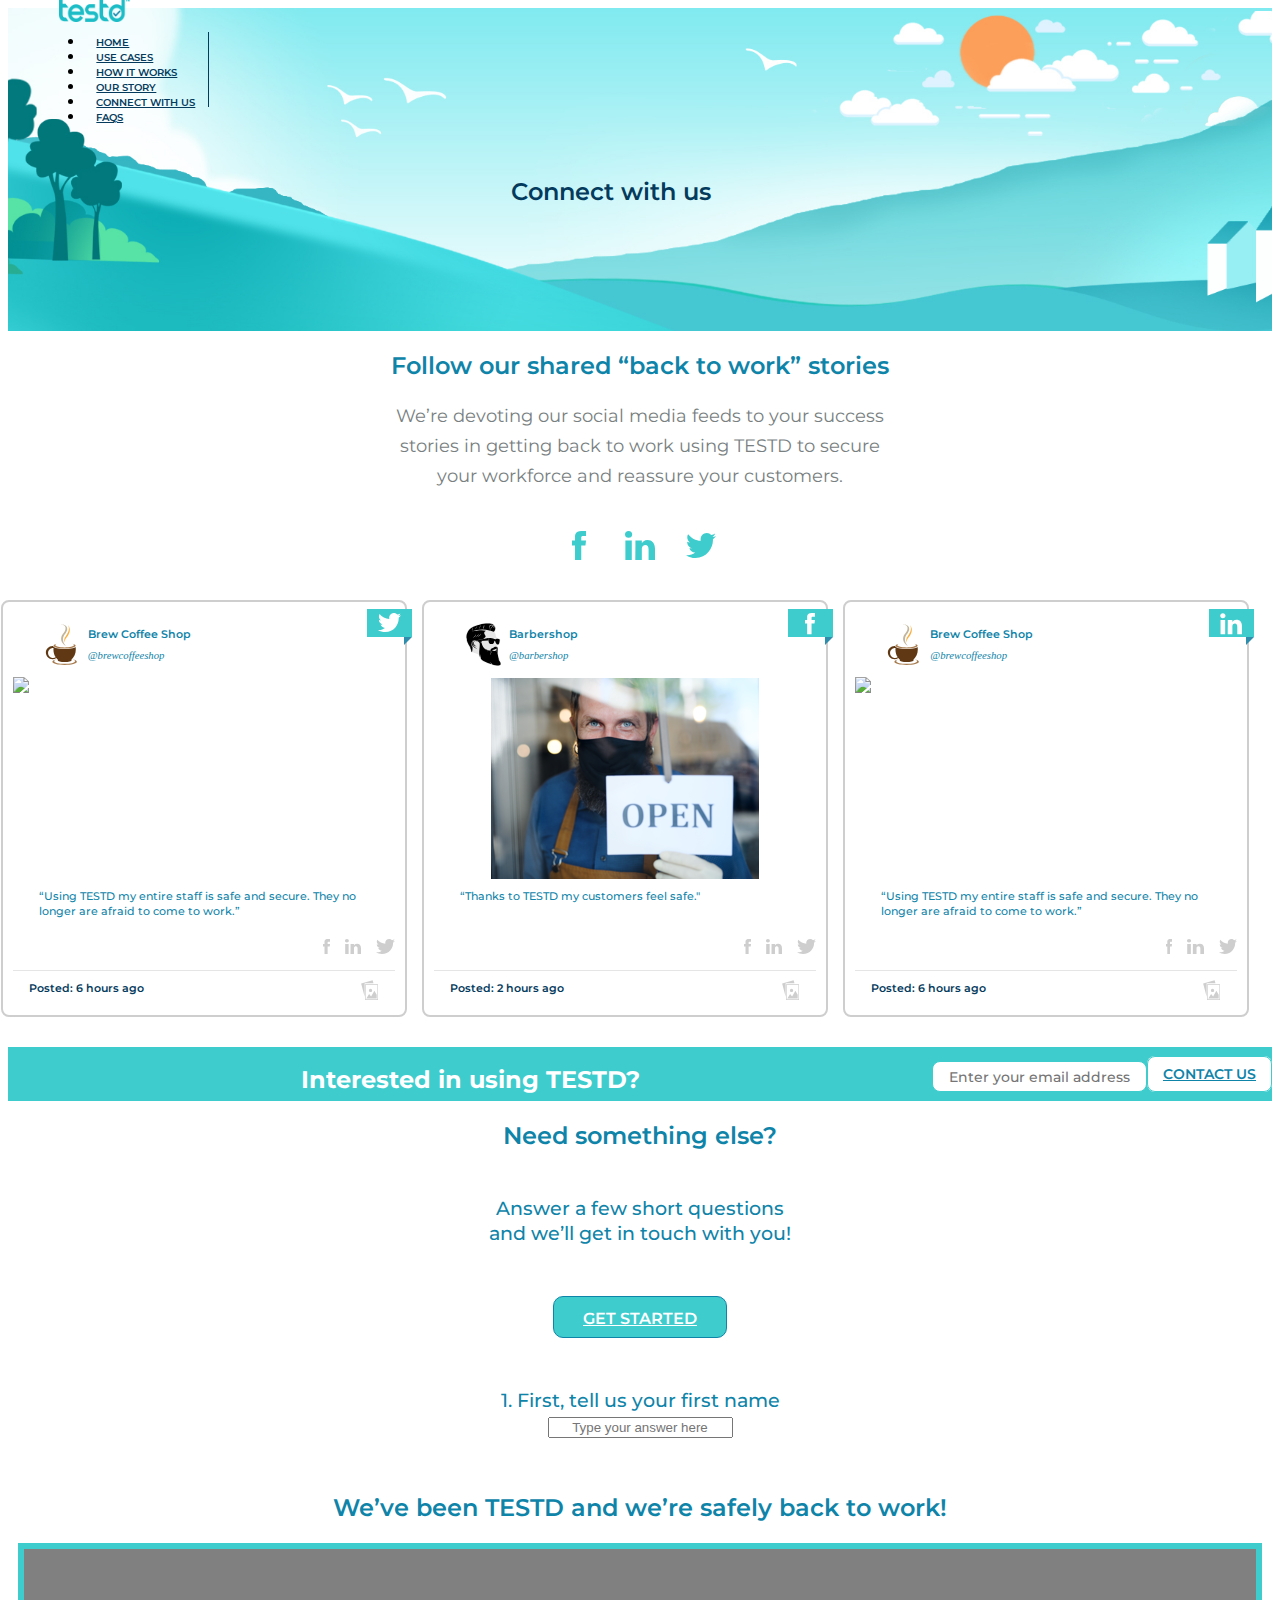
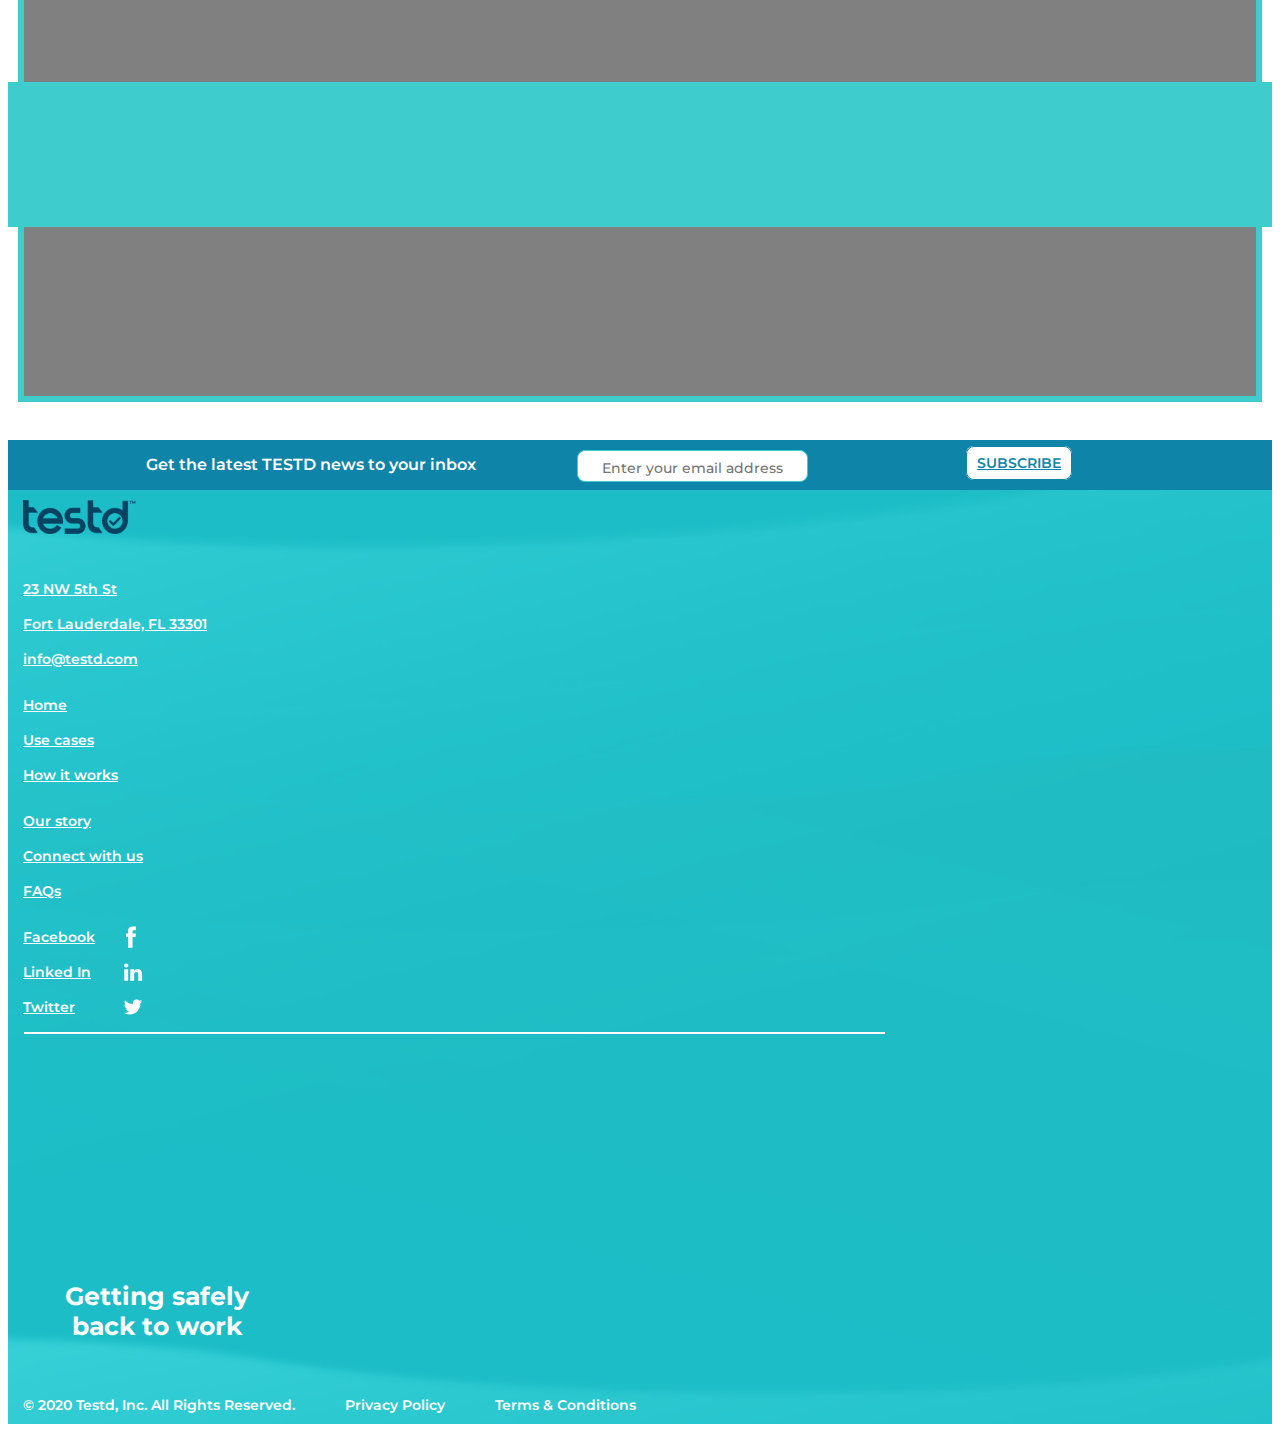
==== commit bc766bb7: "update responsive issue" ====
--- a/connectus.html
+++ b/connectus.html
@@ -5,6 +5,15 @@
     <!-- Required meta tags -->
     <meta charset="utf-8">
     <meta name="viewport" content="width=device-width, initial-scale=1.0">
+    <meta name="title" content="COVID at home testing. Reliable, confidential app">
+    <meta name="description"
+        content="Best coronavirus test. Share COVID results. Blockchain medical data stays private. Proof of antibodies. Safe pandemic delivery. COVID free workplace">
+    <meta name="keywords"
+        content="covid test, covid badge, covid app, covid tracking, covid tracing, covid-19 testing, covid antibodies, covid corporate, covid food safety, covid auto, covid gig, remote testing, covid kit">
+    <meta name="robots" content="index, follow">
+    <meta http-equiv="Content-Type" content="text/html; charset=utf-8">
+    <meta name="language" content="English">
+
     <link rel="alternate icon" class="js-site-favicon" type="image/png" href="asset/image/favicon.png">
     <title>Testd&trade;</title>
     <!-- google font -->
@@ -315,17 +324,22 @@
     <footer>
         <div class="subscribe">
             <div class="container">
+
                 <div class="desc">Get the latest TESTD news to your inbox</div>
                 <div class="emailForm">
                     <input type="email" id="subscribe_email" placeholder="Enter your email address" />
                 </div>
                 <div class="btn_subscribe">
-                    <a href="#" class="main_btn">SUBSCRIBE</a>
+                    <a href="#" class=" main_btn">SUBSCRIBE</a>
                 </div>
             </div>
         </div>
         <div class="container">
-            <img src="asset/image/Logo_footer.png" class="footer_logo" />
+            <div class="logo_panel">
+                <img src="asset/image/Logo_footer.png" class="footer_logo" />
+                <div class="title">Getting safely back to work</div>
+            </div>
+
             <div class="row">
                 <div class="col-md-9">
                     <div class="row content">
@@ -346,21 +360,24 @@
                         <div class="col-md-3">
                             <ul>
                                 <li><a href="ourstory.html">Our story</a></li>
-                                <li><a href="#">Connect with us</a></li>
+                                <li><a href="connectus.html">Connect with us</a></li>
                                 <li><a href="faq.html">FAQs</a></li>
                             </ul>
                         </div>
-                        <div class="col-md-3">
+                        <div class="col-md-3 social_panel">
                             <ul>
                                 <li class="social"><a href="#">
-                                        <div class="label">Facebook</div> <img src="asset/image/facebook_white.svg">
+                                        <img src="asset/image/facebook_white.svg">
+                                        <div class="label">Facebook</div>
                                     </a></li>
                                 <li class="social"><a href="#">
-                                        <div class="label">Linked In</div><img src="asset/image/linkedIn_white.svg">
+                                        <img src="asset/image/linkedIn_white.svg">
+                                        <div class="label">Linked In</div>
                                     </a></li>
                                 <li class="social">
                                     <a href="#">
-                                        <div class="label">Twitter</div> <img src="asset/image/twitter_white.svg">
+                                        <img src="asset/image/twitter_white.svg">
+                                        <div class="label">Twitter</div>
                                     </a>
                                 </li>
                             </ul>
@@ -420,7 +437,7 @@
                     items: 1,
                     nav: true
                 },
-                600: {
+                768: {
                     items: 3,
                     nav: false
                 },
--- a/asset/css/custom.css
+++ b/asset/css/custom.css
@@ -49,7 +49,7 @@
 
 .navbar {
   margin-left: 6%;
-  padding-top: 0px;
+  /* padding-top: 0px; */
 }
 
 .navbar-brand {
@@ -90,8 +90,8 @@
 }
 
 a.main_btn {
-  background: #1c6c89;
-  border: solid #093c58 2px;
+  background: #3ecccd;
+  border: solid #0f84a9 2px;
   border-radius: 8px;
   padding: 8px 15px;
   font-size: 18px;
@@ -337,6 +337,12 @@
     margin: 0 auto;
   }
 
+  .list-4 .item .desc span {
+    color: #0f84a9;
+    font-family: Montserrat;
+    font-weight: 600;
+  }
+
   .list-4 .owl-prev {
     position: absolute;
     top: 40%;
@@ -443,7 +449,7 @@
     height: 60px;
     width: 100%;
     background-color: #3ecccd;
-    top: 45%;
+    top: 38%;
   }
 
   .section_video .nav-bar {
@@ -451,7 +457,7 @@
     /* height: 224px; */
     width: 100%;
     background-color: #3ecccd;
-    top: 54%;
+    top: 48%;
     display: flex;
     justify-content: space-between;
   }
@@ -533,10 +539,10 @@
     padding: 5px 10px;
   }
 
-  footer .content {
+  /* footer .content {
     margin: 40px 0 10px;
     max-height: 900px;
-  }
+  } */
 
   footer .subscribe {
     width: 100%;
@@ -717,6 +723,82 @@
     border-right: 0px !important;
   }
 
+  footer {
+    width: 100%;
+    background: url(../image/footer_background.png);
+    background-position: center;
+    background-repeat: no-repeat;
+    background-size: cover;
+  }
+  footer .container {
+    /* margin: 30px auto; */
+    font-family: "Montserrat";
+    padding: 10px 15px !important;
+    text-align: center;
+  }
+  footer .content {
+    margin: 0;
+    text-align: center;
+  }
+  footer .footer_logo {
+    width: 80px !important;
+    margin: 0 auto !important;
+    display: none;
+  }
+
+  footer ul {
+    padding-left: 0px;
+    /* width: 90%; */
+    border-right: 0px !important;
+  }
+
+  footer .content > div:last-child ul {
+    border-right: 0px;
+  }
+
+  footer .content > div:nth-child(2) ul {
+    width: 95%;
+  }
+
+  footer .social {
+    margin-right: 0px;
+  }
+
+  footer .social:first-child img {
+    /* width: 15px; */
+    width: 8px;
+  }
+
+  footer .social img {
+    width: 13px;
+  }
+
+  .mobile {
+    display: none;
+  }
+
+  footer ul li {
+    list-style: none;
+    margin: 0;
+  }
+  footer ul li a {
+    font-size: 16px !important;
+    color: white;
+    font-weight: 600;
+  }
+  footer .divider {
+    border-top: solid white 3px;
+    display: none;
+  }
+  footer .copyright {
+    width: 100%;
+    text-align: center;
+    font-size: 16px !important;
+    font-weight: 600;
+    color: white;
+    margin: 10px 0 10px;
+  }
+
   .navbar-toggler:not(:disabled):not(.disabled) {
     cursor: pointer;
     position: absolute;
@@ -973,81 +1055,6 @@
     bottom: 0px;
     left: 0px;
     width: 100px;
-  }
-  footer {
-    width: 100%;
-    background: url(../image/footer_background.png);
-    background-position: center;
-    background-repeat: no-repeat;
-    background-size: cover;
-  }
-  footer .container {
-    /* margin: 30px auto; */
-    font-family: "Montserrat";
-    padding: 10px 15px !important;
-    text-align: center;
-  }
-  footer .content {
-    margin: 0;
-    text-align: center;
-  }
-  footer .footer_logo {
-    width: 80px !important;
-    margin: 0 auto !important;
-    display: none;
-  }
-
-  footer ul {
-    padding-left: 0px;
-    width: 90%;
-    border-right: 0px !important;
-  }
-
-  footer .content > div:last-child ul {
-    border-right: 0px;
-  }
-
-  footer .content > div:nth-child(2) ul {
-    width: 95%;
-  }
-
-  footer .social {
-    margin-right: 0px;
-  }
-
-  footer .social:first-child img {
-    /* width: 15px; */
-    width: 8px;
-  }
-
-  footer .social img {
-    width: 13px;
-  }
-
-  .mobile {
-    display: none;
-  }
-
-  footer ul li {
-    list-style: none;
-    margin: 0;
-  }
-  footer ul li a {
-    font-size: 16px !important;
-    color: white;
-    font-weight: 600;
-  }
-  footer .divider {
-    border-top: solid white 3px;
-    display: none;
-  }
-  footer .copyright {
-    width: 100%;
-    text-align: center;
-    font-size: 16px !important;
-    font-weight: 600;
-    color: white;
-    margin: 10px 0 10px;
   }
 
   /* use_case.html */
@@ -1368,12 +1375,16 @@
     margin: auto;
   }
 
+  .manager_team .item .image img.gray {
+    border: solid 1px #043b4d;
+  }
+
   .manager_team .item .title {
     margin: 10px auto 10px;
     color: #0f84a9;
     font-family: Montserrat;
     font-size: 10.72px;
-    font-weight: 500;
+    font-weight: 400;
     letter-spacing: 0;
     line-height: 13px;
     text-align: center;
@@ -1776,12 +1787,994 @@
     height: 110px;
   }
 
+  .navbar-toggler:not(:disabled):not(.disabled) {
+    cursor: pointer;
+    position: absolute;
+    top: 0px;
+    left: -15px;
+    background: transparent !important;
+    border: none;
+  }
+
+  .navbar-toggler-icon {
+    width: 1em;
+    height: 1em;
+  }
+  .navbar-toggler:hover,
+  .navbar-toggler:active {
+    border: none;
+  }
+  /* .navbar-nav .nav-item {
+    border-bottom: solid white 1px;
+  }
+  .navbar-nav .nav-item:last-child {
+    border-bottom: solid white 0px;
+  } */
+  .navbar-collapse {
+    position: relative;
+  }
+
+  .navbar-nav {
+    position: absolute;
+    left: -15px;
+    top: 20px;
+    z-index: 10;
+  }
+
+  .text-light {
+    color: #01797d !important;
+    width: 200px;
+    background: #84ebf0;
+  }
+
+  .text-light:hover {
+    color: white !important;
+    background: #01797d;
+  }
+
+  .text-light:active {
+    color: white !important;
+    background: #01797d;
+  }
+
+  .navbar-brand img {
+    width: 60px;
+    margin-top: -15px;
+    display: none;
+  }
+
+  br.mobile {
+    display: inline;
+  }
+
+  br.desktop {
+    display: none;
+  }
+
+  .part1 {
+    width: 100%;
+    text-align: center;
+    color: #788081;
+    font-family: "Montserrat";
+    font-size: 14px;
+    padding: 50px 15px 20px;
+    position: relative;
+  }
+
+  .part1 img.logo {
+    width: 80px;
+    margin-bottom: 15px;
+  }
+
+  .part1 img.type2 {
+    width: 90px;
+    margin-bottom: 10px;
+    margin-top: 20px;
+  }
+
+  .part1 img.part3 {
+    width: 90px;
+    margin-bottom: 10px;
+    margin-top: 20px;
+  }
+
+  .part1 p {
+    font-weight: 400;
+  }
+
+  .part1 .divider {
+    width: 100%;
+  }
+  .part1 .divider svg {
+    color: #fdca21;
+  }
+
+  .part1 .btn-green1 {
+    background: #2990b2;
+    color: white;
+    border: solid #5bd9e7 1px;
+    border-radius: 8px;
+    padding: 5px 15px;
+    font-size: 16px;
+  }
+
+  .part1 .btn-green1:hover {
+    background: #5bd9e7;
+    color: white;
+    border: solid #2990b2 1px;
+    border-radius: 8px;
+    padding: 5px 15px;
+    font-size: 16px;
+  }
+
+  .part1 .border-top-left {
+    position: absolute;
+    top: 20px;
+    left: 0px;
+    width: 20px;
+  }
+  .part1 .border-top-right {
+    position: absolute;
+    top: 20px;
+    right: 0px;
+    width: 100px;
+  }
+
+  .part1 .border-bottom-right {
+    position: absolute;
+    bottom: 0px;
+    right: 0px;
+    width: 20px;
+  }
+
+  .part1 .border-bottom-left {
+    position: absolute;
+    bottom: 0px;
+    left: 0px;
+    width: 100px;
+  }
+
+  .video_container {
+    width: 100%;
+    text-align: center;
+    margin: 50px auto 40px;
+    padding: 30px 35px;
+    position: relative;
+  }
+
+  .video_container .video {
+    width: 100%;
+  }
+
+  .video_container .dots-top-right {
+    position: absolute;
+    top: 0px;
+    right: 0px;
+    width: 70px;
+  }
+
+  .video_container .dots-bottom-left {
+    position: absolute;
+    bottom: 0px;
+    left: 0px;
+    width: 70px;
+  }
+
+  .ideal_container {
+    width: 100%;
+    background: url(../image/background_4.png);
+    /* background-position: center; */
+    background-repeat: no-repeat;
+    background-size: cover;
+    height: 470px;
+    margin-top: -100px;
+  }
+
+  .ideal_container .logo {
+    width: 80px;
+  }
+  .ideal_container .ideal {
+    text-align: center;
+    font-family: "Montserrat";
+    color: white;
+    padding: 100px 0 10px;
+  }
+
+  .ideal_container .ideal .list {
+    font-size: 16px;
+    margin: 10px 0;
+  }
+  .ideal_container .ideal .desc {
+    font-size: 14px;
+  }
+
+  .ideal_container .divider {
+    width: 130px;
+    border-top: 2px solid #1283a8;
+  }
+
+  .part2 {
+    width: 100%;
+    text-align: center;
+    color: #788081;
+    font-family: "Montserrat";
+    font-size: 14px;
+    padding: 30px 15px 100px;
+    position: relative;
+  }
+
+  .part2 img {
+    width: 140px;
+    margin-bottom: 20px;
+  }
+
+  .part2 p {
+    font-weight: 400;
+    margin-bottom: 25px;
+  }
+
+  .part2 p.title {
+    font-weight: 700;
+    color: #1cbdc6;
+    font-size: 18px;
+    margin-bottom: 15px;
+  }
+  .part2 .border-top-left {
+    position: absolute;
+    top: 20px;
+    left: 0px;
+    width: 20px;
+  }
+  .part2 .border-top-right {
+    position: absolute;
+    top: 20px;
+    right: 0px;
+    width: 100px;
+  }
+
+  .part2 .border-bottom-right {
+    position: absolute;
+    bottom: 0px;
+    right: 0px;
+    width: 20px;
+  }
+
+  .part2 .border-bottom-left {
+    position: absolute;
+    bottom: 0px;
+    left: 0px;
+    width: 100px;
+  }
+
+  /* use_case.html */
+  .list-6.desktop {
+    display: none;
+  }
+
+  .list-6.mobile {
+    display: flex;
+  }
+
+  .header2 {
+    height: 86px;
+  }
+
+  .header2 .header-text {
+    margin: 22px auto 0px;
+    text-align: center;
+    color: #043b5d;
+    font-family: Montserrat;
+    font-size: 10.72px;
+    font-weight: 600;
+    letter-spacing: 0;
+    line-height: 13px;
+  }
+
+  .sub_header_left {
+    color: #0f84a9;
+    font-family: Montserrat;
+    font-size: 13.72px;
+    font-weight: 600;
+    letter-spacing: 0;
+    line-height: 40px;
+    margin: 0 auto;
+    text-align: center;
+  }
+
+  .num_card {
+    width: calc(100% - 10px);
+    border: solid 2px #3ecccd;
+    border-right-width: 15px;
+    position: relative;
+    margin-left: 10px;
+    margin-bottom: 30px;
+  }
+
+  .num_card.right_ {
+    float: inherit;
+  }
+
+  .num_card p {
+    color: #0f84a9;
+    font-family: Montserrat;
+    font-size: 12px;
+    font-weight: 600;
+    letter-spacing: 0;
+    line-height: 28px;
+    margin: 5px 0 0px 20px;
+  }
+
+  .num_card .desc {
+    margin: 0px 20px 10px;
+    transform: rotate(360deg);
+    color: #0f84a9;
+    font-family: Montserrat;
+    font-size: 8px;
+    letter-spacing: 0;
+    line-height: 10px;
+  }
+
+  .num_card .num_pad {
+    position: absolute;
+    top: 33%;
+    left: -20px;
+    box-sizing: border-box;
+    height: 31px;
+    width: 31px;
+    border: 1px solid #ffffff;
+    background-color: #3ecccd;
+  }
+  .num_card .num_pad:hover {
+    background-color: #fdca21;
+  }
+  .num_card .num_pad p {
+    font-family: Univers;
+    font-size: 20px;
+    letter-spacing: 0;
+    line-height: 20px;
+    text-align: center;
+    margin: 4px 0 0;
+  }
+
+  .num_card .top_right_corner {
+    position: absolute;
+    top: 3px;
+    right: 5px;
+    height: 24px;
+    width: 27px;
+  }
+
+  .num_card .top_right_corner img {
+    width: 100%;
+  }
+
+  /* howitworks */
+  .section_contact_green {
+    height: 100px;
+    width: 100%;
+    background-color: #3ecccd;
+  }
+
+  .section_contact_green .row {
+    height: 84px;
+    display: inline-flex;
+    align-items: center;
+  }
+
+  .section_contact_green .title {
+    color: #ffffff;
+    font-family: Montserrat;
+    font-size: 16px;
+    font-weight: bold;
+    letter-spacing: 0;
+    line-height: 14px;
+    text-align: center;
+    margin: 0 auto;
+  }
+
+  .section_contact_green .contact_email {
+    text-align: center;
+    box-sizing: border-box;
+    height: 22px;
+    width: 158px;
+    /* border: 1px solid #3ecccd; */
+    /* border-radius: 5px; */
+    /* background-color: #ffffff; */
+    margin: 0 auto;
+    display: inline-table;
+    padding: 0px 0 5px;
+  }
+
+  .section_contact_green .contact_email input {
+    height: 22px;
+    width: 145px;
+    border: none;
+    /* 1px solid #3ecccd; */
+    border-radius: 5px;
+    background-color: #ffffff;
+    box-sizing: border-box;
+
+    font-family: Montserrat;
+    font-size: 10px;
+    font-weight: 500;
+    letter-spacing: 0;
+    line-height: 13px;
+    text-align: center;
+  }
+
+  .section_contact_green .contact_button {
+    text-align: center;
+  }
+
+  a.main_btn_2 {
+    box-sizing: border-box;
+    height: 13px;
+    /* width: 161px;  */
+    border: 1px solid #0f84a9;
+    border-radius: 8px;
+    background-color: #ffffff;
+    padding: 8px 11px;
+    /* height: 22px;
+      width: 121px; */
+    color: #0f84a9;
+    /* color: #ffffff; */
+    font-family: Montserrat;
+    font-size: 10.28px;
+    font-weight: 600;
+    letter-spacing: 0;
+    line-height: 13px;
+    text-align: center;
+  }
+
+  a.main_btn_2:hover {
+    box-sizing: border-box;
+    height: 41px;
+    width: 161px;
+    border: 1px solid #ffffff;
+    border-radius: 8px;
+    background-color: #3ecccd;
+    padding: 8px 15px;
+    color: #0f84a9;
+    font-family: Montserrat;
+    font-size: 18px;
+    font-weight: 600;
+    letter-spacing: 0;
+    line-height: 22px;
+    text-align: right;
+    text-decoration: none;
+    /* border-color: white;
+      background: transparent; */
+  }
+
+  .test_item {
+    position: relative;
+  }
+  .test_item .image {
+    text-align: center;
+    width: 270px;
+    height: 230px;
+    position: relative;
+    margin: 0 auto;
+  }
+
+  .test_item .image span {
+    position: absolute;
+    bottom: 20px;
+    left: -15px;
+    padding: 5px 12px;
+    border-radius: 50%;
+    background: #fdca21;
+    font-weight: 700;
+    color: #fff;
+    font-family: Montserrat;
+    font-size: 15px;
+    letter-spacing: 0;
+    line-height: 19px;
+  }
+  .owl-nav button {
+    cursor: pointer;
+  }
+
+  .owl-nav button img {
+    width: 20px;
+  }
+
+  .owl-prev {
+    position: absolute;
+    top: 30%;
+    left: 0;
+  }
+
+  .owl-next {
+    position: absolute;
+    top: 30%;
+    right: 0;
+  }
+
+  .test_item .image {
+    text-align: center;
+    width: 230px;
+    height: 180px;
+    position: relative;
+    margin: 0 auto;
+  }
+
+  .test_item img {
+    /* width: 82px; */
+    max-height: 100%;
+    max-width: 100%;
+    position: absolute;
+    top: 0;
+    bottom: 0;
+    left: 0;
+    right: 0;
+    margin: auto;
+  }
+
+  .test_item .title {
+    margin: 10px auto 15px;
+    color: #0f84a9;
+    font-family: Montserrat;
+    font-size: 10.72px;
+    font-weight: 500;
+    letter-spacing: 0;
+    line-height: 13.5px;
+    margin: 15px auto;
+    text-align: center;
+  }
+
   br.mobile {
     display: none;
   }
 
   br.desktop {
     display: inline;
+  }
+
+  /* our story */
+  .manager_team.admin_desktop {
+    display: none;
+  }
+  .manager_team.admin_mobile {
+    display: initial;
+  }
+  .manager_team .item {
+    text-align: center;
+  }
+
+  .manager_team.admin_mobile .owl-prev {
+    position: absolute;
+    top: 30%;
+    left: -15px;
+  }
+
+  .manager_team.admin_mobile .owl-next {
+    position: absolute;
+    top: 30%;
+    right: -15px;
+  }
+
+  .manager_team .item .image {
+    height: 170px;
+    text-align: center;
+    width: 100%;
+    position: relative;
+  }
+
+  .manager_team .item .image img {
+    max-height: 100%;
+    max-width: 100%;
+    position: absolute;
+    top: 0;
+    bottom: 0;
+    left: 0;
+    right: 0;
+    margin: auto;
+  }
+
+  .manager_team .item .image img.gray {
+    border: solid 1px #043b4d;
+  }
+
+  .manager_team .item .title {
+    margin: 10px auto 10px;
+    color: #0f84a9;
+    font-family: Montserrat;
+    font-size: 10.72px;
+    font-weight: 400;
+    letter-spacing: 0;
+    line-height: 13px;
+    text-align: center;
+  }
+
+  .manager_team .item .title p {
+    margin-bottom: 0px;
+    font-weight: 600;
+  }
+
+  .connect_pannel {
+    width: 100%;
+    display: flex;
+    text-align: center;
+    justify-content: center;
+    margin: 20px auto 20px;
+  }
+  a.btn_green {
+    box-sizing: border-box;
+    /* height: 26px;
+    width: 130px; */
+    border: 1px solid #0f84a9;
+    border-radius: 10px;
+    background-color: #3ecccd;
+    color: #ffffff;
+    font-family: Montserrat;
+    font-size: 10.28px;
+    font-weight: 600;
+    letter-spacing: 0;
+    line-height: 13px;
+    padding: 5px 10px;
+  }
+  a.btn_green:hover {
+    text-decoration: none;
+    background-color: #fff;
+    color: #3ecccd;
+  }
+
+  /* connect with us */
+
+  .social_pannel {
+    margin-bottom: 40px;
+    width: 100%;
+    display: flex;
+    justify-content: center;
+  }
+
+  .social_pannel .item {
+    height: 20px;
+    width: 20px;
+    text-align: center;
+    margin-right: 30px;
+    position: relative;
+  }
+
+  .social_pannel .item:last-child {
+    margin: 0px;
+  }
+
+  .social_pannel .item img {
+    max-height: 100%;
+    max-width: 100%;
+    position: absolute;
+    top: 0;
+    bottom: 0;
+    left: 0;
+    right: 0;
+    margin: auto;
+  }
+
+  .section_mapview {
+    /* height: 680px; */
+    width: 100%;
+    /* border: 6px solid #3ecccd; */
+    margin: 0 auto 50px;
+    position: relative;
+  }
+
+  .section_mapview .green-bar {
+    position: absolute;
+    height: 54px;
+    width: 100%;
+    background-color: #3ecccd;
+    top: 31%;
+  }
+
+  #map {
+    height: 167px;
+    width: 300px;
+    border: 6px solid #3ecccd;
+    background-color: grey;
+    z-index: 10;
+    margin: 0 auto;
+  }
+
+  .post_pannel.desktop {
+    display: none;
+  }
+
+  .post_pannel.mobile {
+    /* display: inline-block !important; */
+  }
+
+  .post_pannel {
+    width: 100%;
+    /* display: flex;
+    -ms-flex-wrap: wrap;
+    flex-wrap: wrap;
+    margin-right: -15px;
+    margin-left: -15px;
+    justify-content: space-evenly; */
+  }
+
+  .post_pannel .item {
+    box-sizing: border-box;
+    width: 406px;
+    border: 2px solid #cecece;
+    border-radius: 8px;
+    background-color: #ffffff;
+    padding: 10px;
+    position: relative;
+    margin: 0 auto 20px;
+  }
+
+  .post_pannel .head {
+    display: flex;
+    width: 330px;
+    margin: 0 auto;
+    align-items: center;
+  }
+  .post_pannel .head .avatar {
+    height: 65px;
+    width: 49px;
+    position: relative;
+  }
+
+  .post_pannel .head .avatar img {
+    max-height: 100%;
+    max-width: 100%;
+    position: absolute;
+    top: 0;
+    bottom: 0;
+    left: 0;
+    right: 0;
+    margin: auto;
+  }
+
+  .post_pannel .head .info .title {
+    /* margin: 15px auto 20px; */
+    color: #0f84a9;
+    font-family: Montserrat;
+    font-size: 10px;
+    font-weight: 600;
+    letter-spacing: 0;
+    line-height: 20px;
+    text-align: left;
+    margin: 0;
+  }
+  .post_pannel .head .info .code {
+    color: #0f84a9;
+    font-family: ".SF NS Display";
+    font-size: 10px;
+    letter-spacing: 0;
+    line-height: 20px;
+    margin: 0;
+  }
+
+  .post_pannel .origin-flag {
+    height: 28px;
+    width: 45px;
+    color: #fff;
+    text-align: center;
+    line-height: 1.3em;
+    text-shadow: 0 1px 0 rgba(0, 0, 0, 0.2);
+    position: absolute;
+    right: 0;
+    top: 0;
+    margin-right: -7px;
+    margin-top: 7px;
+    z-index: 1;
+    background-color: #3ecccd !important;
+  }
+
+  .post_pannel .origin-flag:after {
+    border-bottom: 8px solid transparent;
+    border-left: 8px solid #2e8dad;
+    content: " ";
+    height: 0;
+    position: absolute;
+    right: 0;
+    top: 28px;
+    width: 0;
+  }
+
+  .post_pannel .sb-icon-twitter {
+    background-image: url(../image/twitter_white.svg);
+    background-repeat: no-repeat;
+    display: inline-block;
+    height: 23px;
+    width: 25px;
+    top: 3px;
+    position: relative;
+  }
+
+  .post_pannel .sb-icon-facebook {
+    background-image: url(../image/facebook_white.svg);
+    background-repeat: no-repeat;
+    display: inline-block;
+    height: 23px;
+    width: 25px;
+    top: 3px;
+    left: 4px;
+    position: relative;
+  }
+
+  .post_pannel .sb-icon-linkedin {
+    background-image: url(../image/linkedIn_white.svg);
+    background-repeat: no-repeat;
+    display: inline-block;
+    height: 23px;
+    width: 25px;
+    top: 3px;
+    position: relative;
+  }
+  .post_pannel .image {
+    height: 202px;
+    width: 100%;
+    position: relative;
+  }
+  .post_pannel .image img {
+    max-height: 100%;
+    max-width: 100%;
+    position: absolute;
+    top: 0;
+    bottom: 0;
+    left: 0;
+    right: 0;
+    margin: auto;
+  }
+
+  .post_pannel .desc {
+    color: #0f84a9;
+    font-family: Montserrat;
+    font-size: 13.28px;
+    font-weight: 500;
+    letter-spacing: 0;
+    line-height: 20px;
+    width: 330px;
+    height: 40px;
+    margin: 10px auto;
+  }
+  .post_pannel .social {
+    display: flex;
+    justify-content: flex-end;
+    width: 100%;
+    margin: 0 auto;
+  }
+
+  .post_pannel .social img {
+    margin-right: 15px;
+    width: initial !important;
+  }
+
+  .post_pannel .social img:last-child {
+    margin-right: 0px;
+  }
+
+  .post_pannel .divider {
+    width: 350px;
+    margin-top: 1rem;
+    margin-bottom: 0.5rem;
+    border: 0;
+    border-top: 1px solid rgba(0, 0, 0, 0.1);
+  }
+
+  .post_pannel .foot {
+    display: flex;
+    justify-content: space-between;
+    width: 350px;
+    margin: 0 auto;
+  }
+
+  .post_pannel .foot .post_time {
+    color: #043b5d;
+    font-family: Montserrat;
+    font-size: 10px;
+    font-weight: 600;
+    letter-spacing: 0;
+    line-height: 20px;
+  }
+
+  .post_pannel .foot img {
+    height: 30px;
+    width: 26px;
+  }
+
+  .post_pannel .owl-next {
+    top: 35%;
+    right: 10px;
+  }
+
+  .post_pannel .owl-prev {
+    top: 35%;
+    left: 10px;
+  }
+
+  /* FAQ */
+  #faq_accordion {
+    width: 100%;
+    margin: 30px auto;
+  }
+  #faq_accordion .card {
+    border: 0px;
+    border-bottom: solid 1px #cecece;
+    border-radius: 0px;
+  }
+
+  #faq_accordion .card .card-header {
+    border: 0px;
+    padding: 5px 1.25rem;
+  }
+
+  #faq_accordion .card-header .btn-link {
+    color: #0f84a9;
+    font-family: Montserrat;
+    font-size: 8.4px;
+    font-weight: 600;
+    letter-spacing: 0;
+    line-height: 25.2px;
+    text-decoration: none;
+  }
+  #faq_accordion .card-header h2 {
+    display: flex;
+    justify-content: space-between;
+    align-items: center;
+  }
+  #faq_accordion .circle.plus {
+    border: 1px solid #0f84a9;
+    width: 20px;
+    height: 20px;
+    border-radius: 100%;
+    position: relative;
+    margin: 4px;
+    display: inline-block;
+    vertical-align: middle;
+  }
+  #faq_accordion .circle.plus:before,
+  #faq_accordion .circle.plus:after {
+    content: "";
+    position: absolute;
+    top: 3px;
+    left: 3px;
+    right: 3px;
+    bottom: 3px;
+    background: #0f84a9;
+  }
+  #faq_accordion .circle.plus:before {
+    width: 2px;
+    margin: 1px auto;
+  }
+  #faq_accordion .circle.plus:after {
+    margin: auto 1px;
+    height: 2px;
+  }
+  #faq_accordion .circle.minus {
+    border: 1px solid #cecece;
+    width: 20px;
+    height: 20px;
+    border-radius: 100%;
+    position: relative;
+    margin: 4px;
+    display: inline-block;
+    vertical-align: middle;
+  }
+  #faq_accordion .circle.minus:before {
+    content: "";
+    position: absolute;
+    top: 3px;
+    left: 3px;
+    right: 3px;
+    bottom: 3px;
+    background: #cecece;
+    margin: auto 2px;
+    height: 2px;
+  }
+
+  #faq_accordion .card-body {
+    color: #0f84a9;
+    font-family: Montserrat;
+    font-size: 8px;
+    letter-spacing: 0;
+    line-height: 12px;
+    padding: 5px 1.25rem 10px;
   }
   footer {
     width: 100%;
@@ -1804,7 +2797,6 @@
 
   footer ul {
     padding-left: 0px;
-    width: 90%;
     border-right: solid 3px white;
   }
 
@@ -1846,6 +2838,611 @@
     font-weight: 600;
     color: white;
     margin: 10px 0 50px;
+  }
+
+  /*  */
+  footer .subscribe {
+    width: 100%;
+    height: 130px;
+    background-color: #0f84a9;
+    text-align: center;
+    position: relative;
+  }
+
+  footer .subscribe .desc {
+    color: #ffffff;
+    font-family: Montserrat;
+    font-size: 13px;
+    font-weight: 600;
+    letter-spacing: 0;
+    line-height: 16px;
+    text-align: center;
+    padding: 8px 0px 0px;
+  }
+
+  footer .subscribe .emailForm {
+    /* position: absolute; */
+    box-sizing: border-box;
+    height: 34px;
+    width: 246px;
+    border: 1px solid #3ecccd;
+    border-radius: 8px;
+    background-color: #ffffff;
+    padding: 3px 0;
+    margin: 10px auto;
+  }
+
+  footer .subscribe .emailForm input {
+    height: 26px;
+    width: 210px;
+    color: #000000;
+    font-family: Montserrat;
+    font-size: 11px;
+    font-weight: 500;
+    letter-spacing: 0;
+    line-height: 14px;
+    text-align: center;
+    border: none;
+  }
+
+  footer .subscribe .emailForm input:focus {
+    outline: none !important;
+    border: 0px white solid;
+    /* box-shadow: 0 0 10px #719ece; */
+  }
+
+  footer .subscribe .btn_subscribe {
+    /* position: absolute; */
+    top: 13px;
+    right: 10%;
+    margin: 15px auto;
+  }
+
+  footer .subscribe .main {
+    background: #fff;
+    border: 1px solid #3ecccd;
+    border-radius: 8px;
+    padding: 8px 15px;
+    font-size: 18px;
+    height: 19px;
+    width: 126px;
+    color: #0f84a9;
+    font-family: Montserrat;
+    font-size: 15px;
+    font-weight: 600;
+    letter-spacing: 0;
+    line-height: 19px;
+    margin-left: 0px;
+  }
+
+  footer .subscribe .main:hover {
+    padding: 8px 15px;
+    height: 19px;
+    width: 126px;
+    color: #ffffff;
+    font-family: Montserrat;
+    font-size: 15px;
+    font-weight: 600;
+    letter-spacing: 0;
+    line-height: 19px;
+    margin-left: 0px;
+    border-color: white;
+    background: transparent;
+    text-decoration: none;
+  }
+
+  footer ul li a {
+    font-size: 16px;
+    color: white;
+    font-weight: 600;
+  }
+
+  footer .social a {
+    margin-right: 0px;
+    display: inherit;
+  }
+
+  footer .social:first-child img {
+    width: 15px;
+  }
+
+  footer .social img {
+    width: 20px;
+  }
+
+  footer .social .label {
+    width: 100px;
+    color: #ffffff;
+    font-family: Montserrat;
+    font-size: 10px;
+    font-weight: 600;
+    letter-spacing: 0;
+    line-height: 22px;
+    text-align: center;
+  }
+  footer .divider {
+    box-sizing: border-box;
+    height: 2px;
+    width: 93%;
+    border: 1px solid #ffffff;
+    margin: 0 1px;
+  }
+
+  footer .right_logo {
+    margin: 0 auto;
+    display: none;
+  }
+
+  footer .content > div {
+    display: none;
+  }
+
+  footer .content .social_panel {
+    display: inline;
+  }
+
+  footer .content .social_panel ul {
+    display: inline-flex;
+    margin-bottom: 0px;
+  }
+
+  footer .right_logo p {
+    height: 80px;
+    width: 267px;
+    color: #ffffff;
+    font-family: Montserrat;
+    font-size: 35px;
+    font-weight: bold;
+    letter-spacing: 0;
+    line-height: 40px;
+    text-align: right;
+    margin-top: 20%;
+  }
+
+  footer .copyright {
+    width: 100%;
+    display: flex;
+    margin-bottom: 0px;
+    /* margin: 0 auto; */
+  }
+  footer .copyright div {
+    color: #ffffff;
+    font-family: Montserrat;
+    font-size: 8px;
+    font-weight: 600;
+    letter-spacing: 0;
+    line-height: 15px;
+    text-align: center;
+    margin: 0 auto;
+  }
+
+  footer ul {
+    border-right: 0px !important;
+  }
+
+  footer {
+    width: 100%;
+    background: url(../image/footer_background.png);
+    background-position: center;
+    background-repeat: no-repeat;
+    background-size: cover;
+  }
+  footer .container {
+    /* margin: 30px auto; */
+    font-family: "Montserrat";
+    padding: 10px 15px !important;
+    text-align: center;
+  }
+  footer .content {
+    margin: 0;
+    text-align: center;
+  }
+  footer .footer_logo {
+    width: 80px;
+    margin: 0 auto;
+    display: none;
+  }
+
+  footer ul {
+    padding-left: 0px;
+    /* width: 90%; */
+    border-right: 0px !important;
+  }
+
+  footer .content > div:last-child ul {
+    border-right: 0px;
+  }
+
+  footer .content > div:nth-child(2) ul {
+    width: 95%;
+  }
+
+  footer .social {
+    margin-right: 0px;
+  }
+
+  footer .social:first-child img {
+    /* width: 15px; */
+    width: 8px;
+  }
+
+  footer .social img {
+    width: 13px;
+  }
+
+  /*  header*/
+
+  .header .header-text {
+    display: none;
+  }
+
+  .header-text-mobile {
+    display: inherit;
+    margin: 10px 0;
+  }
+
+  .header-text-mobile .title {
+    height: 20px;
+    width: 205px;
+    color: #3ecccd;
+    font-family: Montserrat;
+    font-size: 13.28px;
+    font-weight: bold;
+    letter-spacing: 0;
+    line-height: 8px;
+    text-align: center;
+    margin: 0 auto;
+  }
+
+  .header-text-mobile .description {
+    height: 22px;
+    width: 193px;
+    color: #0f84a9;
+    font-family: Montserrat;
+    font-size: 8px;
+    font-weight: 600;
+    letter-spacing: 0;
+    line-height: 10px;
+    text-align: center;
+    margin: 0 auto;
+  }
+
+  .sub_header {
+    color: #0f84a9;
+    font-family: Montserrat;
+    font-size: 10.72px;
+    font-weight: 600;
+    letter-spacing: 0;
+    line-height: 14px;
+    text-align: center;
+    margin: 10px auto;
+  }
+
+  .list-4 .owl-item {
+    /* border-right: solid 1px #cecece; */
+  }
+
+  .list-4 .owl-item:last-child {
+    border-right: 0px;
+  }
+  .list-4 .item {
+    text-align: center;
+    width: 160px;
+    margin: 0 auto;
+  }
+  .list-6 {
+    display: flex;
+    justify-content: space-between;
+    margin: 10px auto 10px;
+  }
+
+  .list-6 .owl-item {
+    /* border-right: solid 1px #cecece; */
+  }
+
+  .list-6 .owl-item:nth-child(odd) {
+    border-right: none;
+  }
+
+  .list-5 .item {
+    text-align: center;
+    width: 50%;
+  }
+
+  .list-5 {
+    display: flex;
+    flex-wrap: wrap;
+    justify-content: center;
+  }
+
+  .list-5 .item {
+    text-align: center;
+  }
+
+  .list-5 .item .image {
+    text-align: center;
+    width: 100%;
+    height: 70px;
+    position: relative;
+    border-right: solid 2px #cecece;
+  }
+
+  .list-5 .item:nth-child(even) .image {
+    border-right: none;
+  }
+
+  .list-5 .item:last-child .image {
+    border-right: 0px;
+  }
+
+  .list-5 img {
+    max-height: 100%;
+    max-width: 100%;
+    position: absolute;
+    top: 0;
+    bottom: 0;
+    left: 0;
+    right: 0;
+    margin: auto;
+  }
+
+  .list-5 .title {
+    color: #0f84a9;
+    font-family: Montserrat;
+    font-size: 8px;
+    font-weight: 500;
+    letter-spacing: 0;
+    line-height: 10px;
+    text-align: center;
+    margin: 10px auto 20px;
+  }
+
+  .list-4 .item:last-child,
+  .list-6 .item:last-child {
+    border-right: 0px;
+  }
+
+  .list-4 .item .image,
+  .list-6 .item .image {
+    text-align: center;
+    width: 100%;
+    height: 30px;
+    position: relative;
+  }
+
+  .list-4 img,
+  .list-6 img {
+    width: initial !important;
+    max-height: 100%;
+    max-width: 100%;
+    position: absolute;
+    top: 0;
+    bottom: 0;
+    left: 0;
+    right: 0;
+    margin: auto;
+  }
+
+  .list-4 .item .title {
+    width: 160px;
+    color: #0f84a9;
+    font-family: Montserrat;
+    font-size: 10px;
+    font-weight: 600;
+    letter-spacing: 0;
+    text-align: center;
+    margin: 0 auto 5px;
+  }
+
+  .list-4 .item .desc {
+    width: 100px;
+    color: #788081;
+    font-family: Montserrat;
+    font-size: 8px;
+    letter-spacing: 0;
+    line-height: 11px;
+    text-align: center;
+    margin: 0 auto;
+  }
+
+  .list-4 .item .desc span {
+    color: #0f84a9;
+    font-family: Montserrat;
+    font-weight: 600;
+  }
+
+  .list-4 .owl-prev {
+    position: absolute;
+    top: 40%;
+    left: 0;
+    width: 28px;
+    height: 14px;
+  }
+
+  .list-4 .owl-next {
+    position: absolute;
+    top: 40%;
+    right: 0;
+    width: 28px;
+    height: 14px;
+  }
+
+  .list-6 .owl-prev {
+    position: absolute;
+    top: 40%;
+    left: -10px;
+    width: 28px;
+    height: 14px;
+  }
+
+  .list-6 .owl-next {
+    position: absolute;
+    top: 40%;
+    right: -10px;
+    width: 28px;
+    height: 14px;
+  }
+
+  .list-6 .item .title {
+    margin: 8px auto 10px;
+    color: #0f84a9;
+    font-family: Montserrat;
+    font-size: 13.72px;
+    font-weight: 600;
+    letter-spacing: 0;
+    line-height: 28.8px;
+    text-align: center;
+  }
+
+  .list-6 .item .desc {
+    width: 105px;
+    color: #788081;
+    font-family: Montserrat;
+    font-size: 10.28px;
+    letter-spacing: 0;
+    line-height: 15px;
+    text-align: center;
+    margin: 0 auto;
+  }
+
+  .list-4 .copy,
+  .list-6 .copy {
+    width: 42px;
+    color: #fdca21;
+    font-family: Georgia;
+    font-size: 34px;
+    font-weight: bold;
+    letter-spacing: 0;
+    line-height: 38px;
+    text-align: center;
+  }
+
+  .list-4 .item-no-border,
+  .list-6 .item-no-border {
+    text-align: center;
+    width: 410px;
+  }
+
+  .list-4 .bottom {
+    height: initial;
+    /* width: 220px; */
+    color: #0f84a9;
+    font-family: Montserrat;
+    font-size: 8px;
+    font-weight: bold;
+    letter-spacing: 0;
+    text-align: center;
+    margin: 0 auto;
+  }
+  .section_video {
+    width: 100%;
+    position: relative;
+    margin-bottom: 10px;
+  }
+
+  .section_video .container {
+    text-align: center;
+  }
+
+  .section_video iframe {
+    height: 128px;
+    width: 230px;
+    position: relative;
+    z-index: 10;
+  }
+
+  .section_video .green-bar {
+    position: absolute;
+    height: 60px;
+    width: 100%;
+    background-color: #3ecccd;
+    top: 38%;
+  }
+
+  .section_video .nav-bar {
+    position: absolute;
+    width: 100%;
+    background-color: #3ecccd;
+    top: 48%;
+    display: flex;
+    justify-content: space-around;
+  }
+
+  .section_video .nav-bar img {
+    width: 32px;
+  }
+  .section_video .nav-bar img.prev {
+    padding-left: 15px;
+  }
+  .section_video .nav-bar img.next {
+    padding-right: 15px;
+  }
+
+  .section_video .sub_header {
+    z-index: 10;
+    position: relative;
+  }
+
+  .sub_desc {
+    color: #788081;
+    font-family: Montserrat;
+    font-size: 9px;
+    letter-spacing: 0;
+    line-height: 15px;
+    text-align: center;
+    width: 100%;
+    margin-bottom: 20px;
+  }
+
+  .section_video .container img {
+    z-index: 10;
+    position: relative;
+  }
+
+  .sub_header2 {
+    width: 305px;
+    color: #0f84a9;
+    font-family: Montserrat;
+    font-size: 9px;
+    font-weight: 500;
+    letter-spacing: 0;
+    line-height: 11px;
+    text-align: center;
+    margin: 10px auto 20px;
+  }
+
+  .sub_header2 input {
+    text-align: center;
+  }
+  .sub_header2 .button {
+    text-align: center;
+    margin: 40px;
+  }
+
+  .owl-carousel.review {
+    display: inline-flex;
+  }
+
+  .desktop.review {
+    display: none;
+  }
+
+  a.main_btn {
+    font-size: 10.72px;
+    font-weight: 600;
+    letter-spacing: 0;
+    line-height: 13px;
+    padding: 5px 10px;
+    background: #3ecccd;
+    border: solid #0f84a9 1px;
+  }
+
+  a.main_btn:hover {
+    font-size: 10.72px;
+    font-weight: 600;
+    letter-spacing: 0;
+    line-height: 13px;
+    padding: 5px 10px;
   }
 }
 
@@ -1861,17 +3458,49 @@
     padding-right: 0.3rem !important;
   }
 
+  .header .header-text {
+    display: initial;
+  }
+  .header-text-mobile {
+    display: none;
+    margin: 10px 0;
+  }
+
   #nav {
-    margin-left: -15px;
+    margin-left: 0px;
   }
   .navbar {
     margin-left: 4%;
-    padding-top: 0px;
+    /* padding-top: 0px; */
   }
   .navbar-nav .nav-item {
     border-right: 1px solid #043b5d;
     height: 9px;
   }
+  /* .navbar-nav {
+    position: absolute;
+    left: -15px;
+    top: 20px;
+    z-index: 10;
+  }
+  
+*/
+  .navbar-nav {
+    position: absolute;
+    left: 0px;
+    top: -10px;
+    z-index: 10;
+  }
+  .text-light {
+    color: #01797d !important;
+    background: transparent;
+    width: initial;
+  }
+
+  .text-light:hover {
+    color: white !important;
+    background: #01797d;
+  }
 
   .navbar-brand {
     line-height: 15px;
@@ -1879,6 +3508,7 @@
   .navbar-brand img {
     height: 10px;
     width: 30px;
+    display: initial;
   }
 
   .header .header-text {
@@ -1997,6 +3627,11 @@
     margin: 0px auto;
   }
 
+  .list-4.review .item .title {
+    margin: -20px auto 10px;
+    width: 109%;
+  }
+
   .list-4 .item .desc {
     color: #788081;
     font-family: Montserrat;
@@ -2006,6 +3641,13 @@
     line-height: 16px;
     text-align: center;
     margin: 0 auto;
+    width: 100%;
+  }
+
+  .list-4 .item .desc span {
+    color: #0f84a9;
+    font-family: Montserrat;
+    font-weight: 600;
   }
 
   .list-4 .copy,
@@ -2115,7 +3757,7 @@
     color: #788081;
     font-family: Montserrat;
     font-size: 24px;
-    font-weight: 500;
+    font-weight: 400;
     letter-spacing: 0;
     line-height: 34px;
     text-align: center;
@@ -2230,8 +3872,8 @@
     font-size: 16px;
     font-weight: 600;
     letter-spacing: 0;
-    margin: -5px auto 0;
-    padding: 0px 0px 0px 10%;
+    /* margin: -5px auto 0; */
+    /* padding: 0px 0px 0px 10%; */
     text-align: left;
   }
 
@@ -2247,6 +3889,7 @@
     height: 27px;
     width: 194px;
     border: 1px solid #3ecccd;
+    margin: 0px;
   }
 
   footer .subscribe .emailForm input {
@@ -2273,6 +3916,7 @@
     position: absolute;
     top: 13px;
     right: 10%;
+    margin: 0px;
   }
 
   footer .subscribe .btn_subscribe .main_btn {
@@ -2373,13 +4017,22 @@
 
   footer .footer_logo {
     width: 92px;
+    display: block;
+    margin: initial;
+  }
+
+  footer .content > div {
+    display: initial;
   }
 
   footer .social a {
     margin-right: 20px;
     display: flex;
   }
-
+  footer .content .social_panel ul {
+    display: initial;
+    margin-bottom: 0px;
+  }
   footer .social:first-child img {
     width: 10px;
   }
@@ -2391,6 +4044,12 @@
 
   footer .social .label {
     width: 100px;
+    font-family: Montserrat;
+    font-size: 14px;
+    font-weight: 600;
+    letter-spacing: 0;
+    line-height: 30px;
+    text-align: left;
   }
 
   footer .col-md-9 {
@@ -2422,6 +4081,7 @@
 
   footer ul {
     border-right: 0px !important;
+    text-align: left;
   }
 
   /* use_case.html */
@@ -2451,7 +4111,9 @@
     margin-left: 0px;
     margin-bottom: 50px;
   }
-
+  .num_card.right_ {
+    float: right;
+  }
   .num_card p {
     color: #0f84a9;
     font-family: Montserrat;
@@ -2624,6 +4286,7 @@
     letter-spacing: 0;
     line-height: 22px;
     text-align: left;
+    margin-top: -5px;
   }
 
   .section_contact_green .contact_email {
@@ -2647,7 +4310,7 @@
   }
 
   .section_contact_green .contact_button {
-    margin-top: -4px;
+    margin-top: -15px;
   }
 
   a.main_btn_2 {
@@ -2789,12 +4452,16 @@
     margin: auto;
   }
 
+  .manager_team .item .image img.gray {
+    border: solid 1px #043b4d;
+  }
+
   .manager_team .item .title {
     margin: 15px auto 20px;
     color: #0f84a9;
     font-family: Montserrat;
     font-size: 13.28px;
-    font-weight: 500;
+    font-weight: 400;
     letter-spacing: 0;
     text-align: center;
   }
@@ -3303,6 +4970,39 @@
   }
 
   a.main_btn {
+    background: #3ecccd;
+    border: solid #0f84a9 2px;
+    border-radius: 8px;
+    padding: 8px 15px;
+    font-size: 18px;
+    height: 19px;
+    width: 126px;
+    color: #ffffff;
+    font-family: Montserrat;
+    font-size: 15px;
+    font-weight: 600;
+    letter-spacing: 0;
+    line-height: 19px;
+    margin-left: 0px;
+  }
+
+  footer .footer_logo {
+    width: 113px;
+  }
+
+  a.main_btn:hover {
+    padding: 8px 15px;
+    height: 19px;
+    width: 126px;
+    color: #1c6c89;
+    font-family: Montserrat;
+    font-size: 15px;
+    font-weight: 600;
+    letter-spacing: 0;
+    line-height: 19px;
+    margin-left: 0px;
+  }
+  /* a.main_btn {
     background: #1c6c89;
     border: solid #093c58 2px;
     border-radius: 8px;
@@ -3312,15 +5012,11 @@
     width: 126px;
     color: #ffffff;
     font-family: Montserrat;
-    font-size: 15px;
+    font-size: 15.11px;
     font-weight: 600;
     letter-spacing: 0;
     line-height: 19px;
     margin-left: 0px;
-  }
-
-  footer .footer_logo {
-    width: 113px;
   }
 
   a.main_btn:hover {
@@ -3329,41 +5025,12 @@
     width: 126px;
     color: #1c6c89;
     font-family: Montserrat;
-    font-size: 15px;
+    font-size: 15.11px;
     font-weight: 600;
     letter-spacing: 0;
     line-height: 19px;
     margin-left: 0px;
-  }
-  a.main_btn {
-    background: #1c6c89;
-    border: solid #093c58 2px;
-    border-radius: 8px;
-    padding: 8px 15px;
-    font-size: 18px;
-    height: 19px;
-    width: 126px;
-    color: #ffffff;
-    font-family: Montserrat;
-    font-size: 15.11px;
-    font-weight: 600;
-    letter-spacing: 0;
-    line-height: 19px;
-    margin-left: 0px;
-  }
-
-  a.main_btn:hover {
-    padding: 8px 15px;
-    height: 19px;
-    width: 126px;
-    color: #1c6c89;
-    font-family: Montserrat;
-    font-size: 15.11px;
-    font-weight: 600;
-    letter-spacing: 0;
-    line-height: 19px;
-    margin-left: 0px;
-  }
+  } */
   .navbar {
     padding: 0px auto;
   }
@@ -3512,6 +5179,12 @@
     text-align: center;
     margin: 0 auto;
   }
+
+  .list-4 .item .desc span {
+    color: #0f84a9;
+    font-family: Montserrat;
+    font-weight: 600;
+  }
   /* working */
   #review_owl .title {
     width: 398px;
@@ -3607,7 +5280,6 @@
   }
 
   .list-5 .title {
-    width: 240px;
     color: #0f84a9;
     font-family: Montserrat;
     font-size: 13.57px;
@@ -3698,7 +5370,8 @@
     font-size: 16px;
     font-weight: 600;
     letter-spacing: 0;
-    margin: -5px auto 0;
+    /* margin: -5px auto 0; */
+    line-height: 30px;
     padding: 0px 0px 0px 10%;
     text-align: left;
   }
@@ -4160,12 +5833,16 @@
     margin: auto;
   }
 
+  .manager_team .item .image img.gray {
+    border: solid 1px #043b4d;
+  }
+
   .manager_team .item .title {
     margin: 15px auto 20px;
     color: #0f84a9;
     font-family: Montserrat;
     font-size: 13.28px;
-    font-weight: 500;
+    font-weight: 400;
     letter-spacing: 0;
     line-height: 20px;
     text-align: center;
@@ -4656,6 +6333,73 @@
   }
 }
 
+@media (min-width: 1300px) {
+  .header {
+    height: 295px;
+  }
+}
+
+@media (min-width: 1400px) {
+  .header {
+    height: 318px;
+  }
+  .header .header-text {
+    width: 240px;
+    position: absolute;
+    left: 19%;
+    top: 16%;
+  }
+}
+
+@media (min-width: 1500px) {
+  .header {
+    height: 340px;
+  }
+  .header .header-text {
+    width: 240px;
+    position: absolute;
+    left: 21%;
+    top: 20%;
+  }
+}
+
+@media (min-width: 1600px) {
+  .header {
+    height: 364px;
+  }
+
+  .header .header-text {
+    width: 240px;
+    position: absolute;
+    left: 21%;
+    top: 20%;
+  }
+}
+
+@media (min-width: 1700px) {
+  .header {
+    height: 388px;
+  }
+
+  .header .header-text {
+    width: 240px;
+    position: absolute;
+    left: 22%;
+    top: 24%;
+  }
+}
+
+@media (min-width: 1800px) {
+  .header {
+    height: 410px;
+  }
+  .header .header-text {
+    width: 240px;
+    position: absolute;
+    left: 23%;
+    top: 26%;
+  }
+}
 @media only screen and (min-device-width: 1500px) and (max-device-width: 1899px) {
 }
 
@@ -4682,15 +6426,14 @@
     width: 674px;
     color: #043b5d;
     font-family: Montserrat;
-    font-size: 32px;
-    font-weight: 600;
-    letter-spacing: 0;
-    line-height: 40px;
-    text-align: center;
-
+    font-size: 50px;
+    font-weight: 600;
+    letter-spacing: 0;
+    line-height: 50px;
+    text-align: center;
     position: absolute;
     left: 31%;
-    top: 200px;
+    top: 190px;
   }
 
   .text-light {
@@ -4703,29 +6446,29 @@
   }
 
   .header .header-text {
-    width: 300px;
+    width: 335px;
     position: absolute;
     left: 320px;
-    top: 190px;
+    top: 210px;
   }
 
   .header .header-text .title,
   .header2 .header-text .title {
     font-family: "Montserrat";
-    font-size: 40px;
+    font-size: 45px;
     font-weight: bold;
     letter-spacing: 0;
-    line-height: 40px;
+    line-height: 50px;
   }
 
   .header .header-text .description,
   .header2 .header-text .description {
     color: #043b5d;
     font-family: Montserrat;
-    font-size: 18px;
-    font-weight: 600;
-    letter-spacing: 0;
-    line-height: 24px;
+    font-size: 22px;
+    font-weight: 600;
+    letter-spacing: 0;
+    line-height: 28px;
   }
 
   .header .header-text a,
@@ -4794,6 +6537,35 @@
   }
 
   a.main_btn {
+    background: #3ecccd;
+    border: solid #0f84a9 2px;
+    border-radius: 8px;
+    padding: 8px 15px;
+    font-size: 18px;
+    height: 19px;
+    width: 126px;
+    color: #ffffff;
+    font-family: Montserrat;
+    font-size: 15px;
+    font-weight: 600;
+    letter-spacing: 0;
+    line-height: 19px;
+    margin-left: 0px;
+  }
+
+  a.main_btn:hover {
+    padding: 8px 15px;
+    height: 19px;
+    width: 126px;
+    color: #1c6c89;
+    font-family: Montserrat;
+    font-size: 15px;
+    font-weight: 600;
+    letter-spacing: 0;
+    line-height: 19px;
+    margin-left: 0px;
+  }
+  /* a.main_btn {
     background: #1c6c89;
     border: solid #093c58 2px;
     border-radius: 8px;
@@ -4814,45 +6586,16 @@
     padding: 8px 15px;
     height: 19px;
     width: 126px;
-    color: #1c6c89;
+    color: #ffffff;
     font-family: Montserrat;
     font-size: 15px;
     font-weight: 600;
     letter-spacing: 0;
     line-height: 19px;
     margin-left: 0px;
-  }
-  a.main_btn {
-    background: #1c6c89;
-    border: solid #093c58 2px;
-    border-radius: 8px;
-    padding: 8px 15px;
-    font-size: 18px;
-    height: 19px;
-    width: 126px;
-    color: #ffffff;
-    font-family: Montserrat;
-    font-size: 15px;
-    font-weight: 600;
-    letter-spacing: 0;
-    line-height: 19px;
-    margin-left: 0px;
-  }
-
-  a.main_btn:hover {
-    padding: 8px 15px;
-    height: 19px;
-    width: 126px;
-    color: #ffffff;
-    font-family: Montserrat;
-    font-size: 15px;
-    font-weight: 600;
-    letter-spacing: 0;
-    line-height: 19px;
-    margin-left: 0px;
-  }
+  } */
   .navbar {
-    padding: 0px auto;
+    margin-left: 6%;
   }
 
   .container {
@@ -4977,7 +6720,12 @@
     font-weight: 500;
     letter-spacing: 0;
     line-height: 28px;
-    margin: 8px auto 10px;
+    margin: 10px auto 10px;
+    min-height: 120px;
+  }
+
+  .list-4.review .item .title {
+    margin: -20px auto 10px;
   }
 
   .list-4 .item .desc {
@@ -4989,6 +6737,13 @@
     line-height: 28px;
     text-align: center;
     margin: 0 auto;
+    width: 100%;
+  }
+
+  .list-4 .item .desc span {
+    color: #0f84a9;
+    font-family: Montserrat;
+    font-weight: 600;
   }
   /* working */
   #review_owl .title {
@@ -5056,8 +6811,6 @@
 
   .list-5 .item {
     text-align: center;
-
-    width: 310px;
   }
 
   .list-5 .item .image {
@@ -5086,7 +6839,6 @@
   }
 
   .list-5 .title {
-    width: 240px;
     color: #0f84a9;
     font-family: Montserrat;
     font-size: 18.72px;
@@ -5107,10 +6859,11 @@
   }
 
   .section_video iframe {
-    width: 640px;
-    height: 320px;
+    width: 800px;
+    height: 430px;
     position: relative;
     z-index: 10;
+    border: solid 7px #3ecccd;
   }
 
   .section_video .green-bar {
@@ -5118,7 +6871,7 @@
     height: 224px;
     width: 100%;
     background-color: #3ecccd;
-    top: 31%;
+    top: 35%;
   }
   .section_video .nav-bar {
     position: absolute;
@@ -5144,7 +6897,7 @@
     color: #788081;
     font-family: Montserrat;
     font-size: 24px;
-    font-weight: 500;
+    font-weight: 400;
     letter-spacing: 0;
     line-height: 34px;
     text-align: center;
@@ -5176,7 +6929,7 @@
     font-size: 24px;
     font-weight: 600;
     letter-spacing: 0;
-    margin: -13px auto 0;
+    margin: 0px auto 0;
     padding: 0px;
     text-align: center;
   }
@@ -5195,7 +6948,7 @@
   }
 
   footer .subscribe .emailForm input {
-    height: 26px;
+    height: 20px;
     width: 210px;
     color: #000000;
     font-family: Montserrat;
@@ -5334,7 +7087,9 @@
     line-height: 40px;
     margin-left: 45px;
   }
-
+  .num_card.right_ {
+    float: right;
+  }
   .num_card {
     width: 1200px;
     border: solid 2px #3ecccd;
@@ -5545,7 +7300,7 @@
     position: absolute;
     bottom: 20px;
     left: -15px;
-    padding: 0px 20px;
+    padding: 10px 20px;
     border-radius: 50%;
     background: #fdca21;
     font-family: "Monserrat";
@@ -5630,12 +7385,16 @@
     margin: auto;
   }
 
+  .manager_team .item .image img.gray {
+    border: solid 1px #043b4d;
+  }
+
   .manager_team .item .title {
     margin: 15px auto 20px;
     color: #0f84a9;
     font-family: Montserrat;
     font-size: 18.72px;
-    font-weight: 500;
+    font-weight: 400;
     letter-spacing: 0;
     line-height: 25px;
     text-align: center;
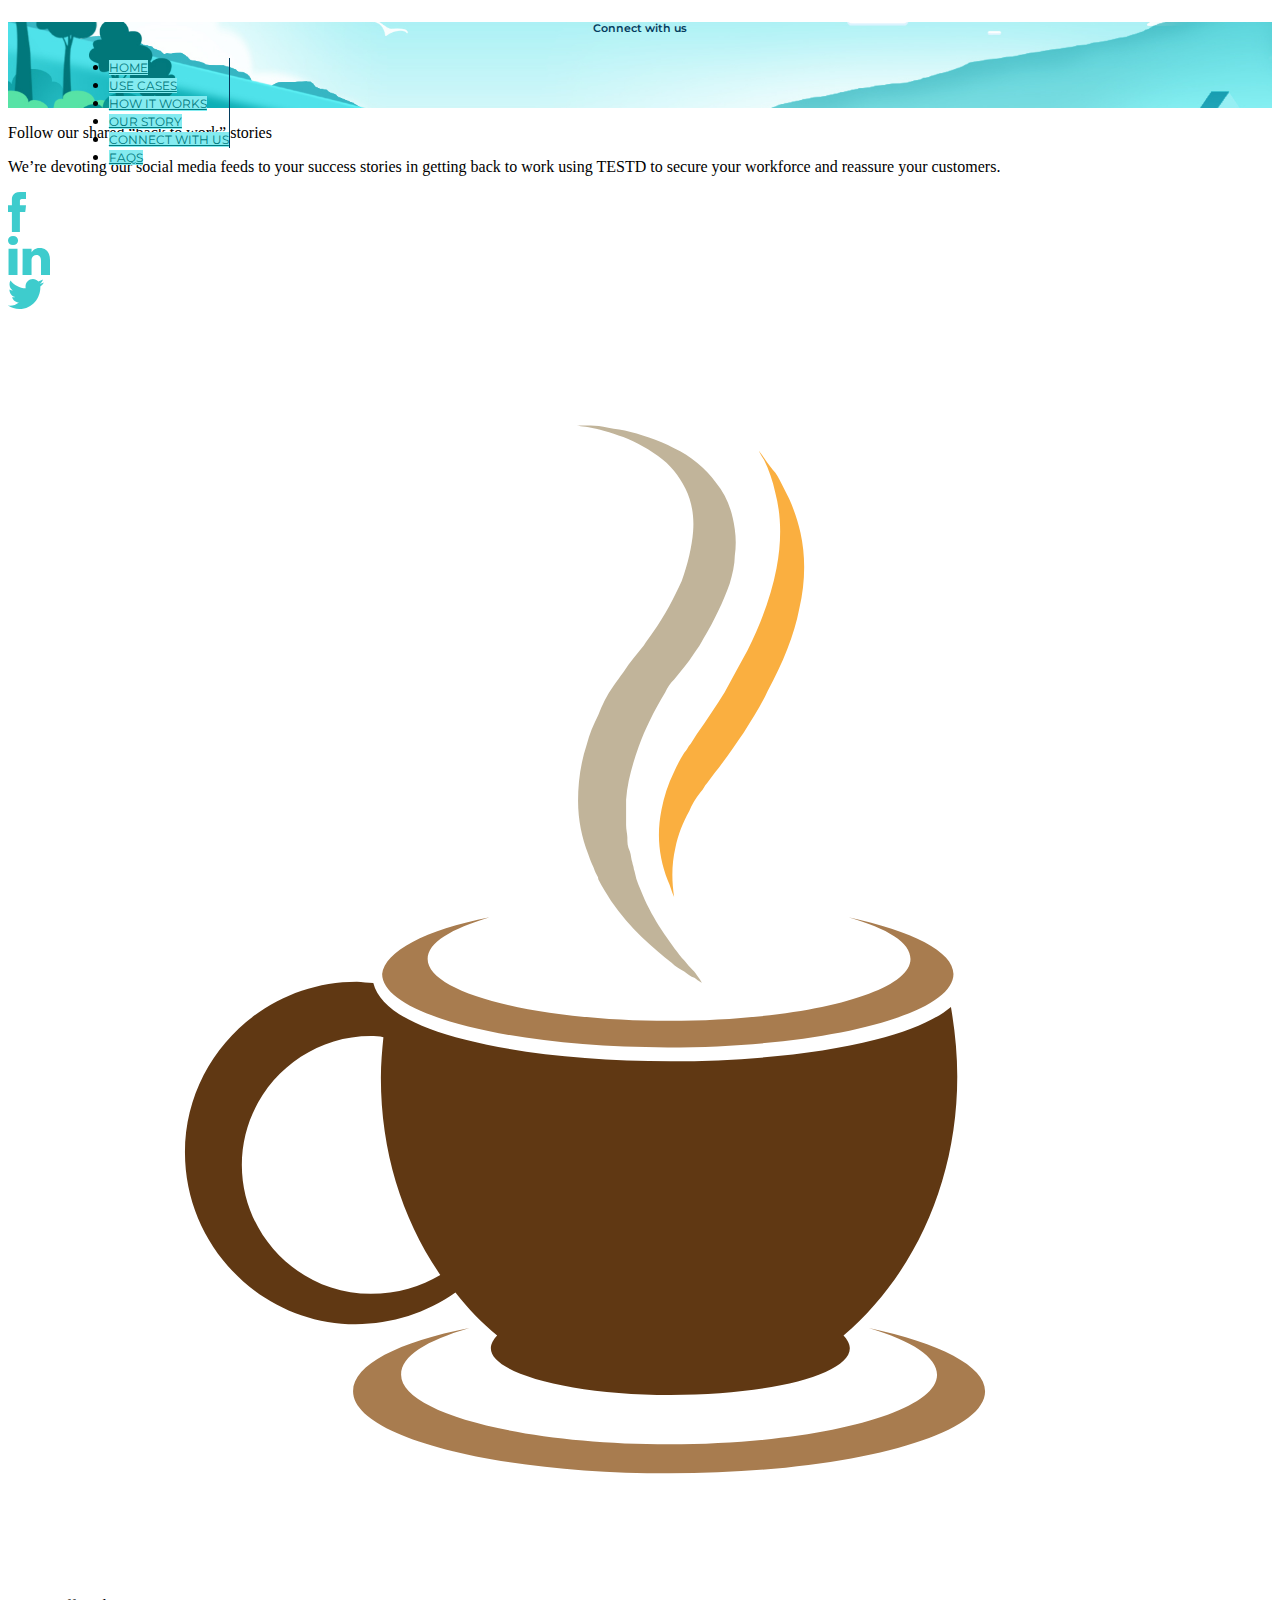
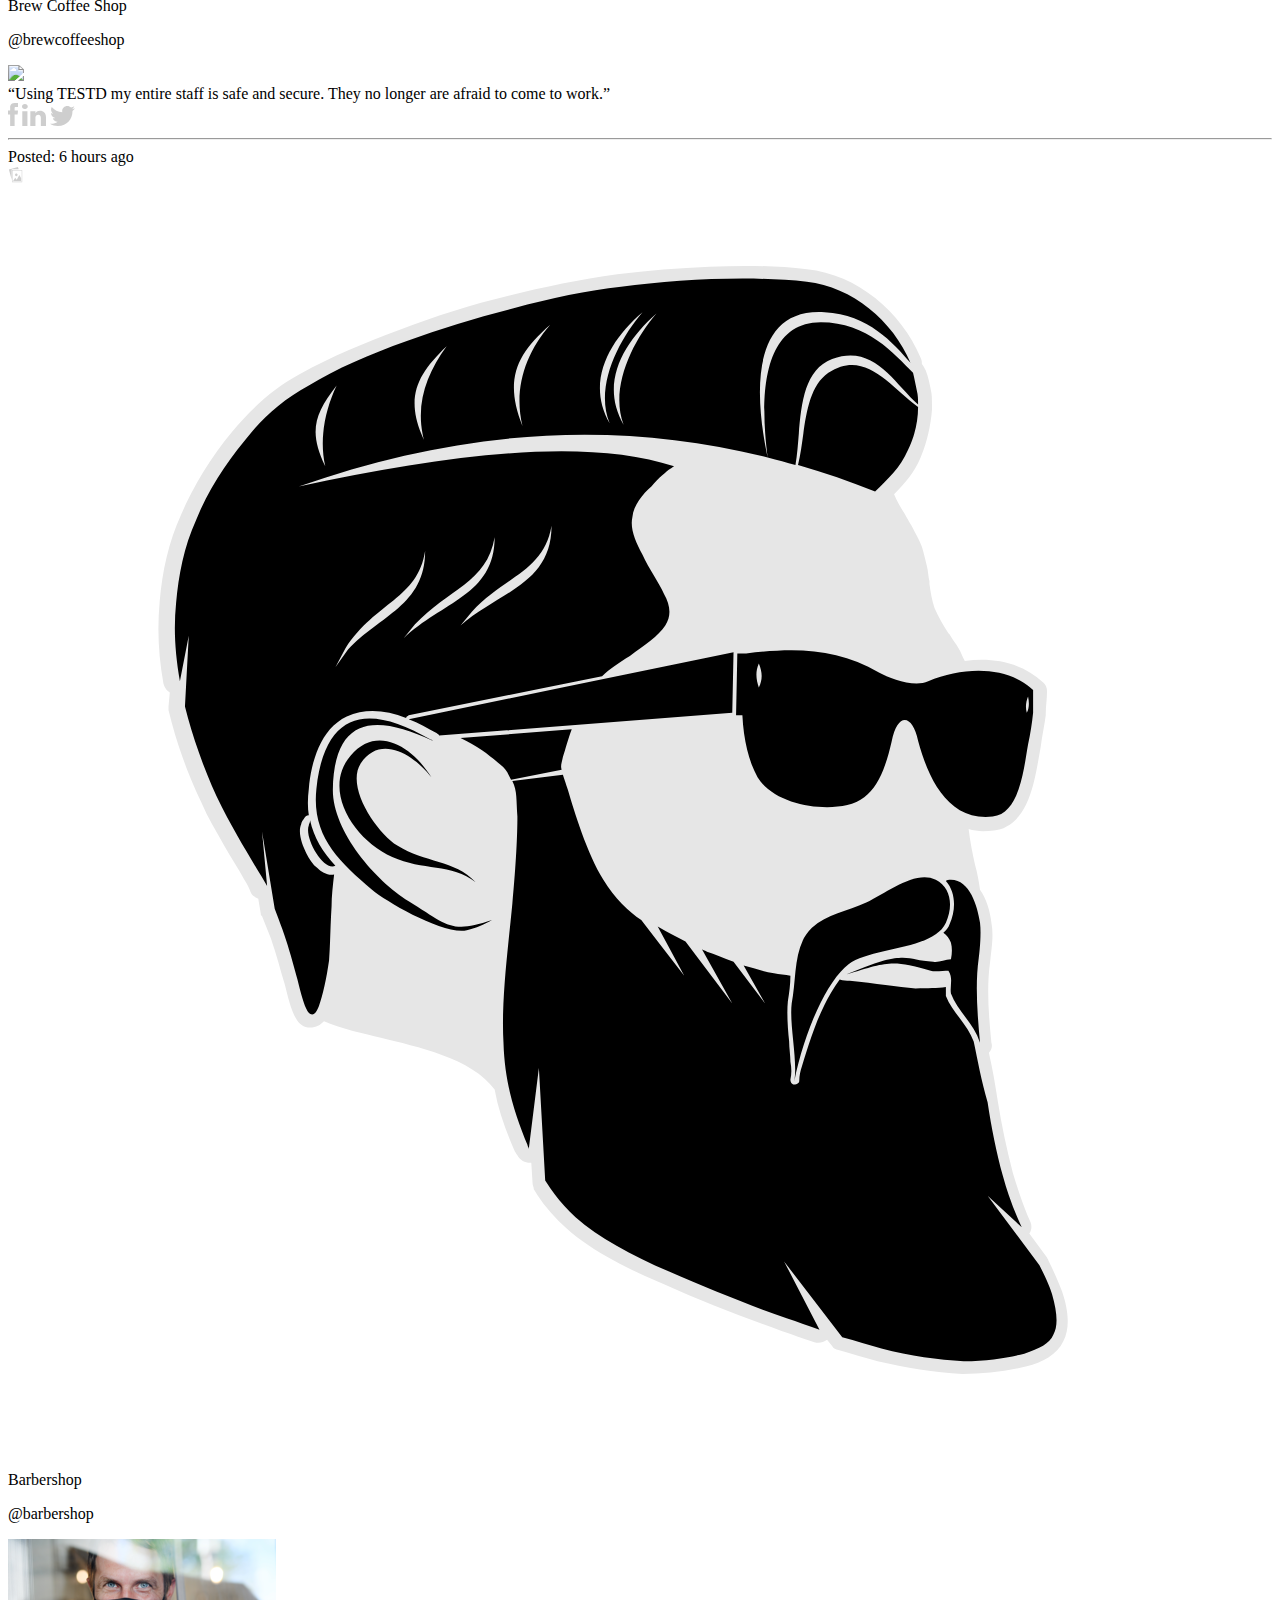
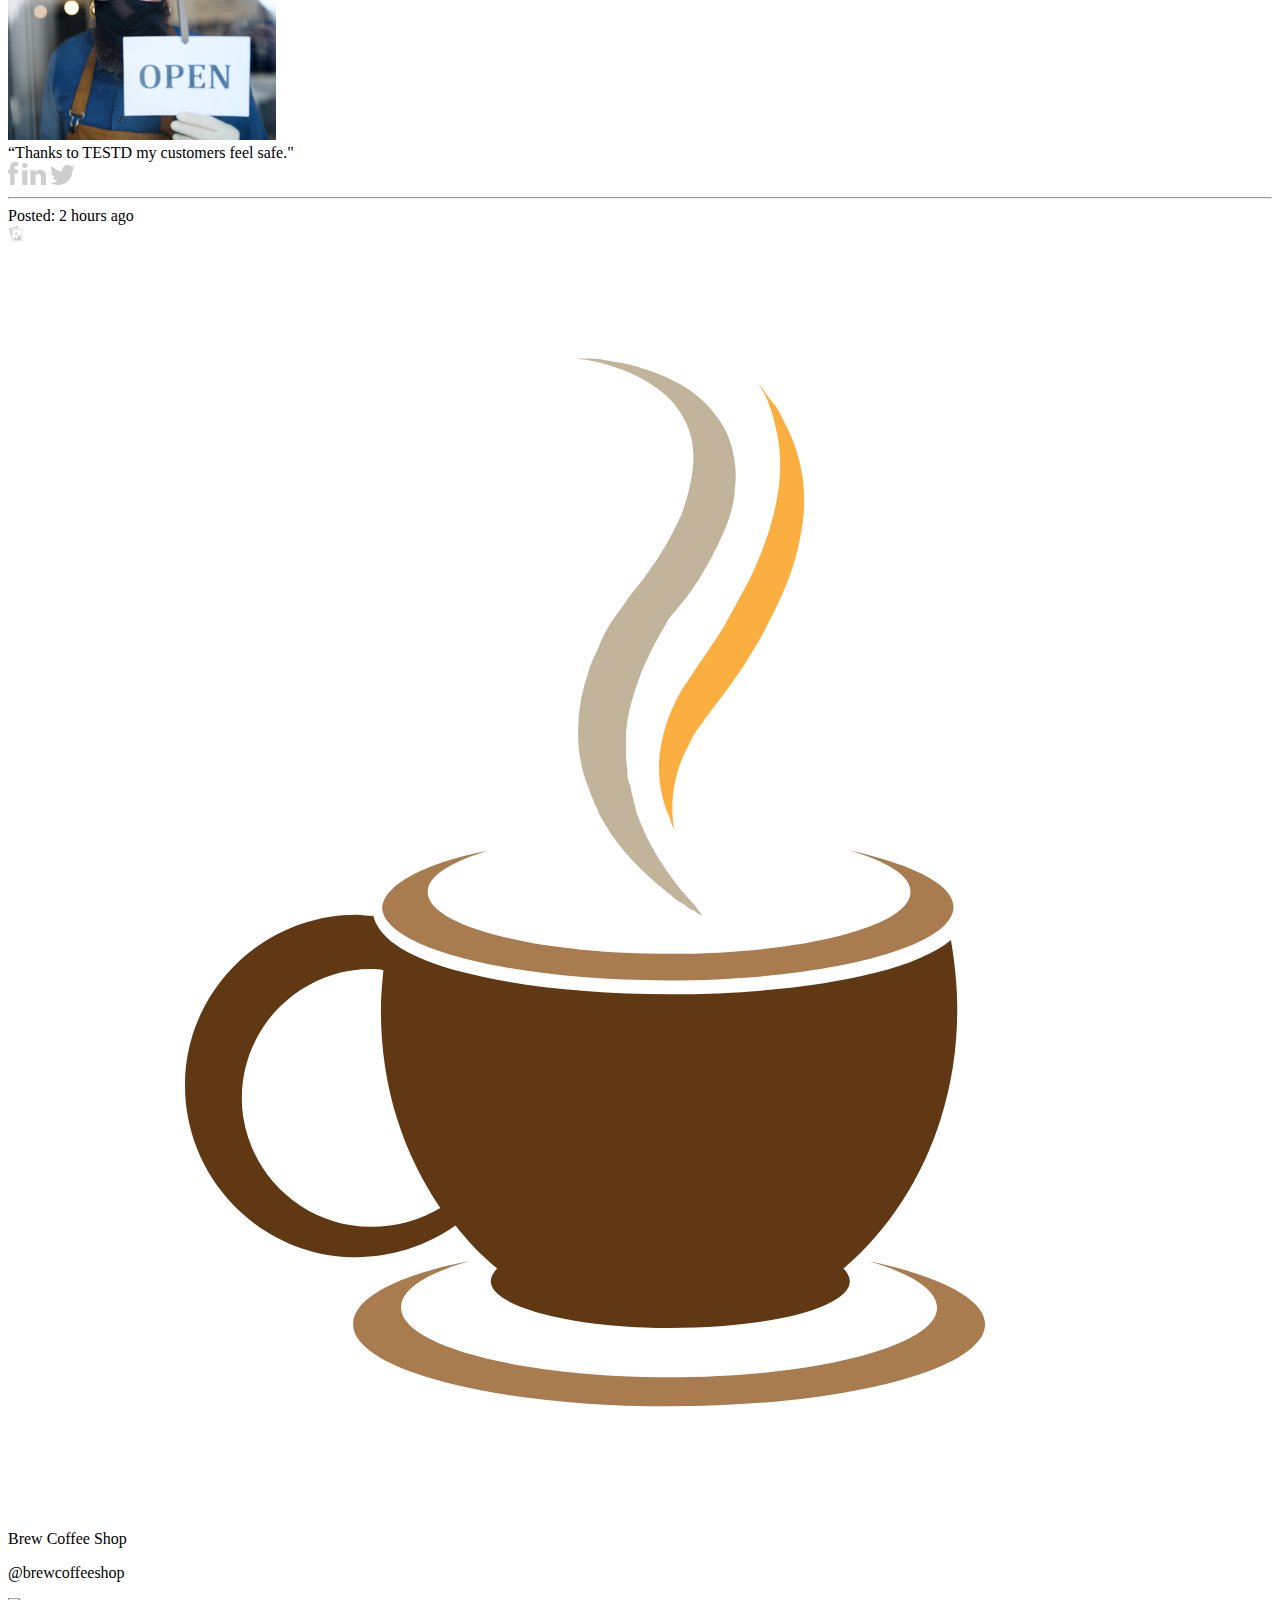
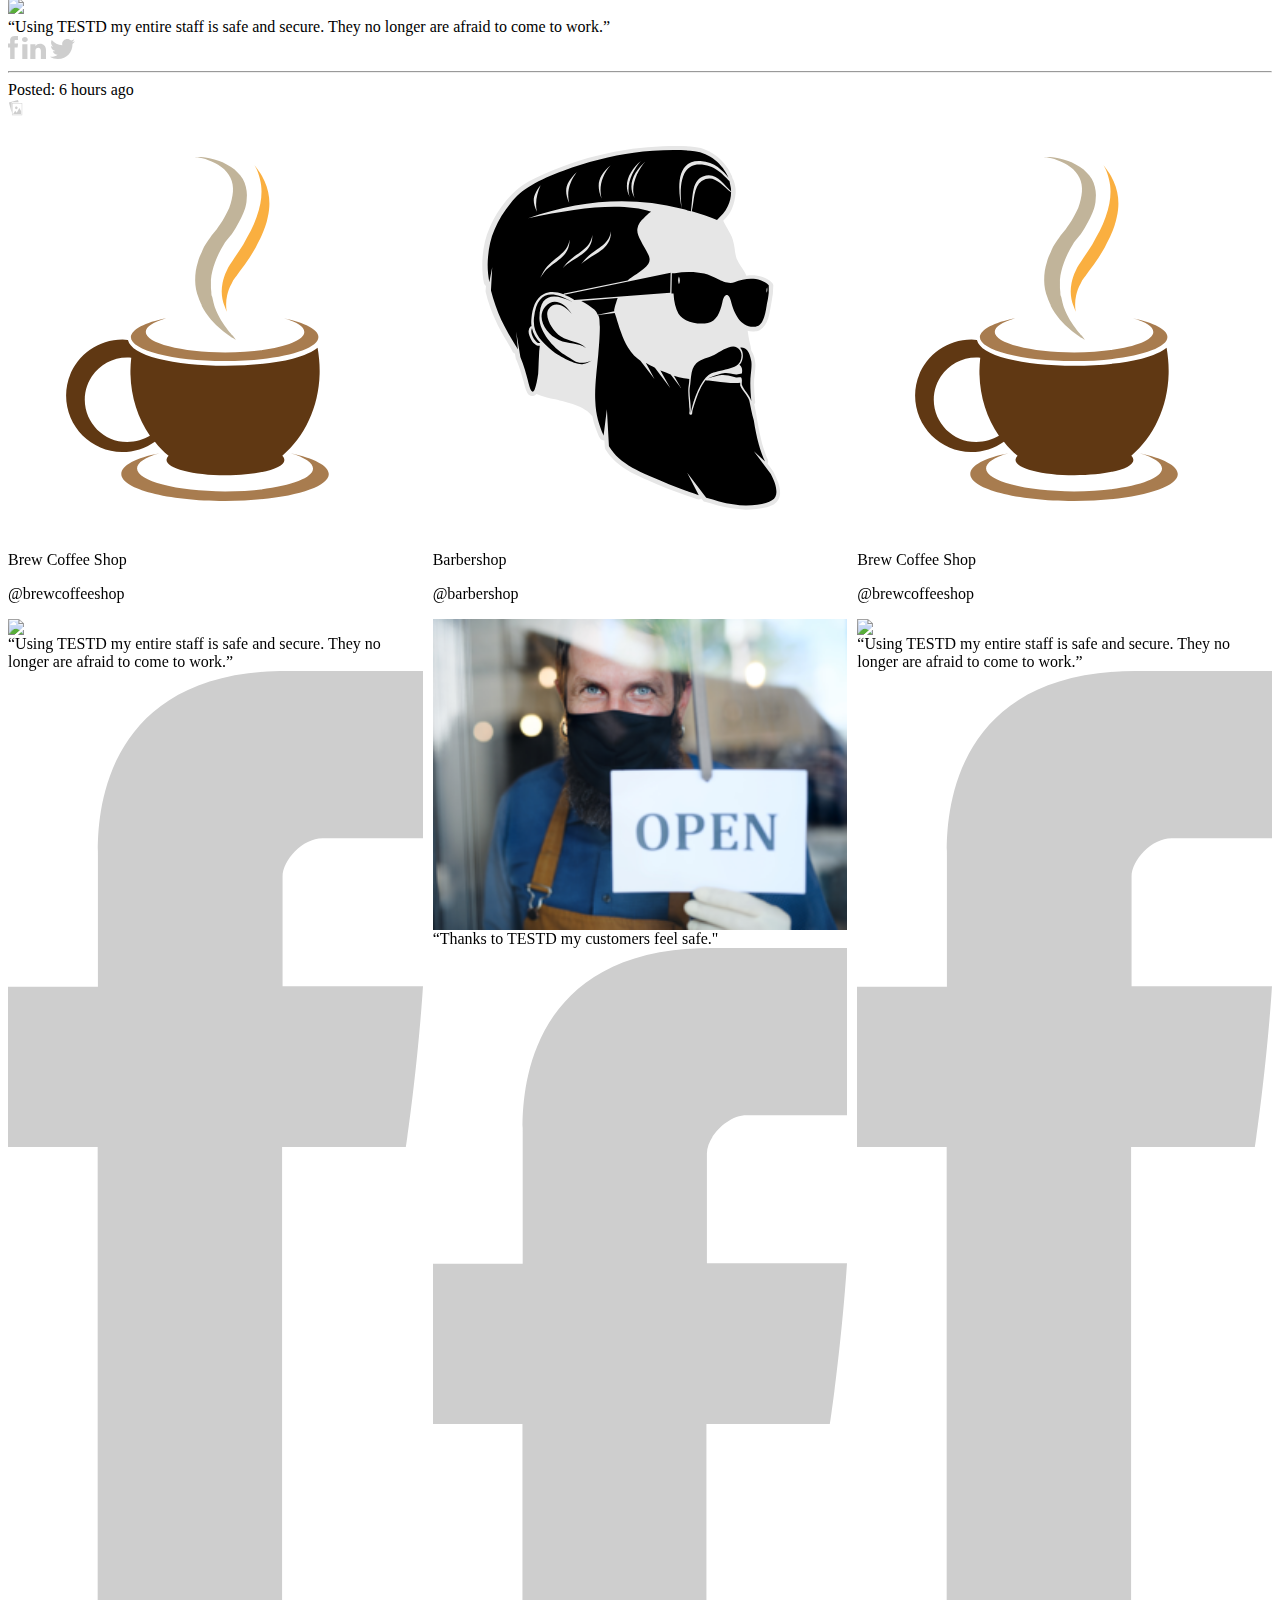
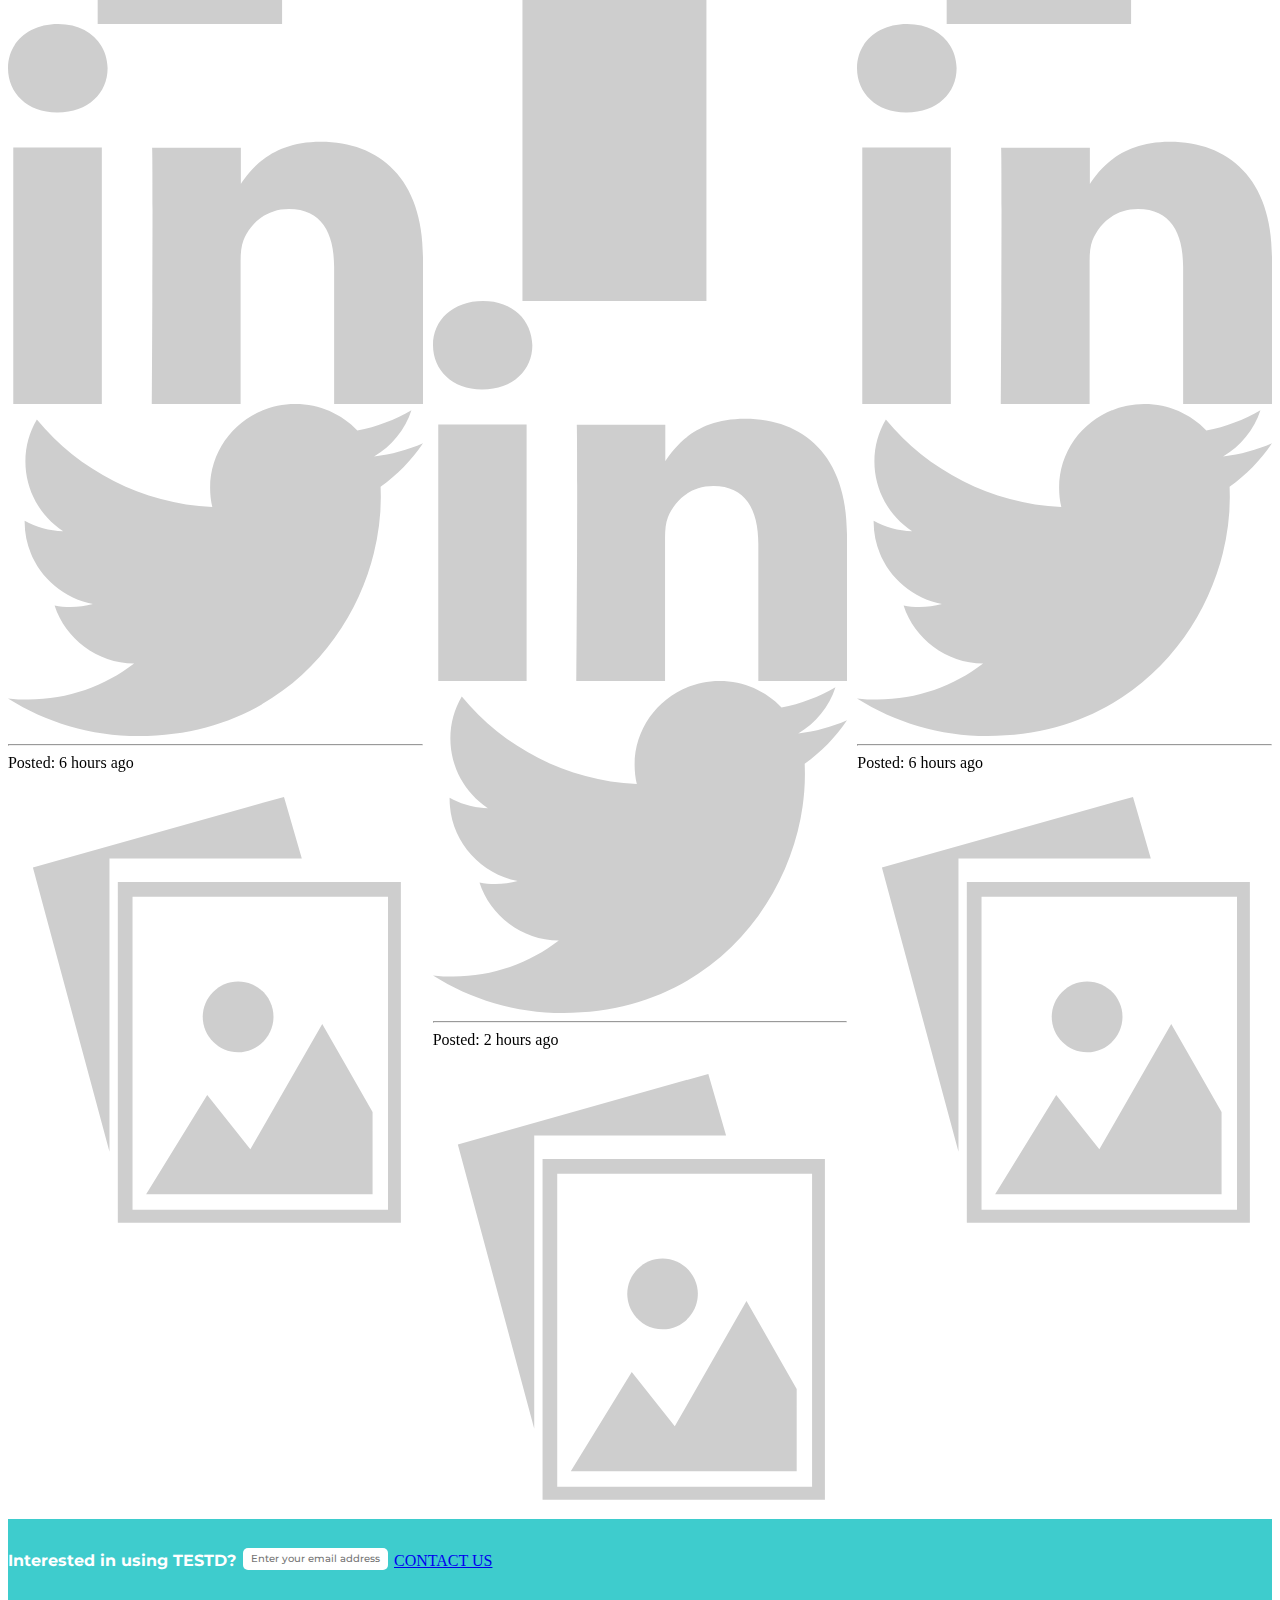
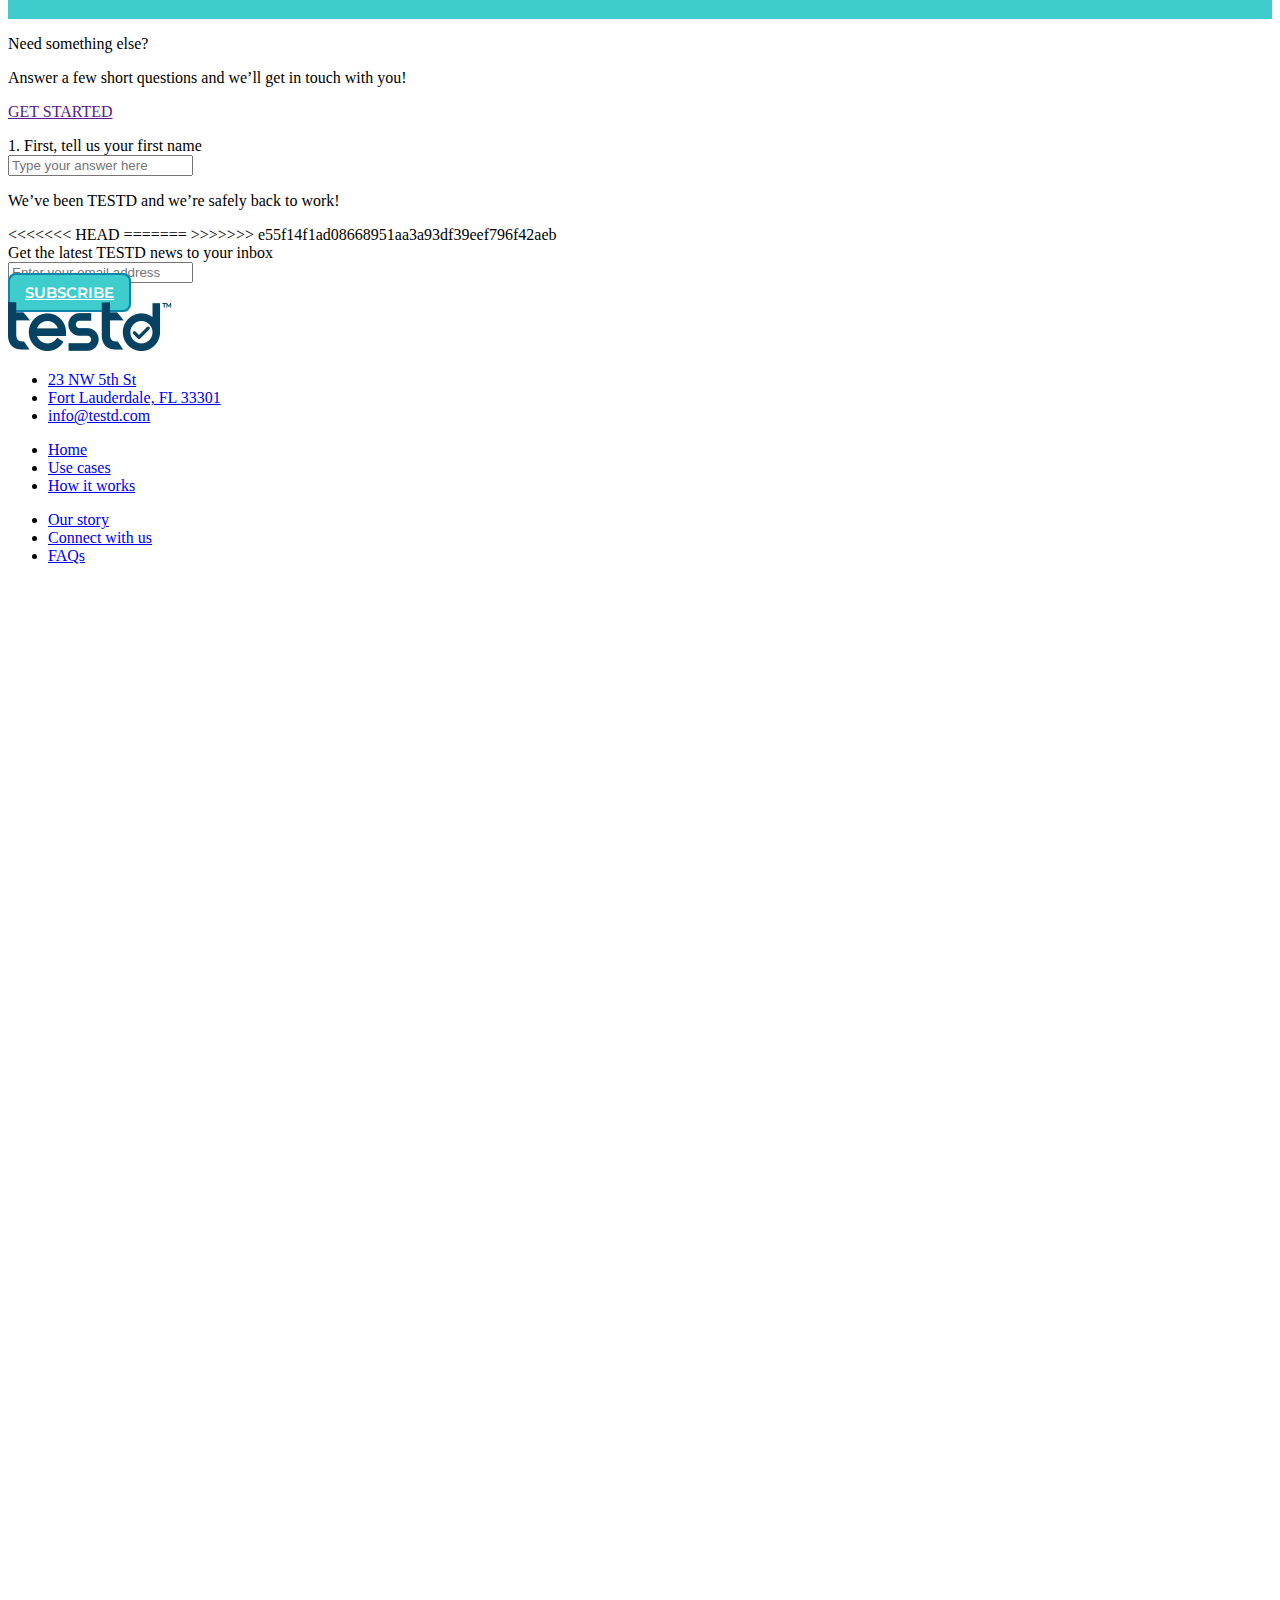
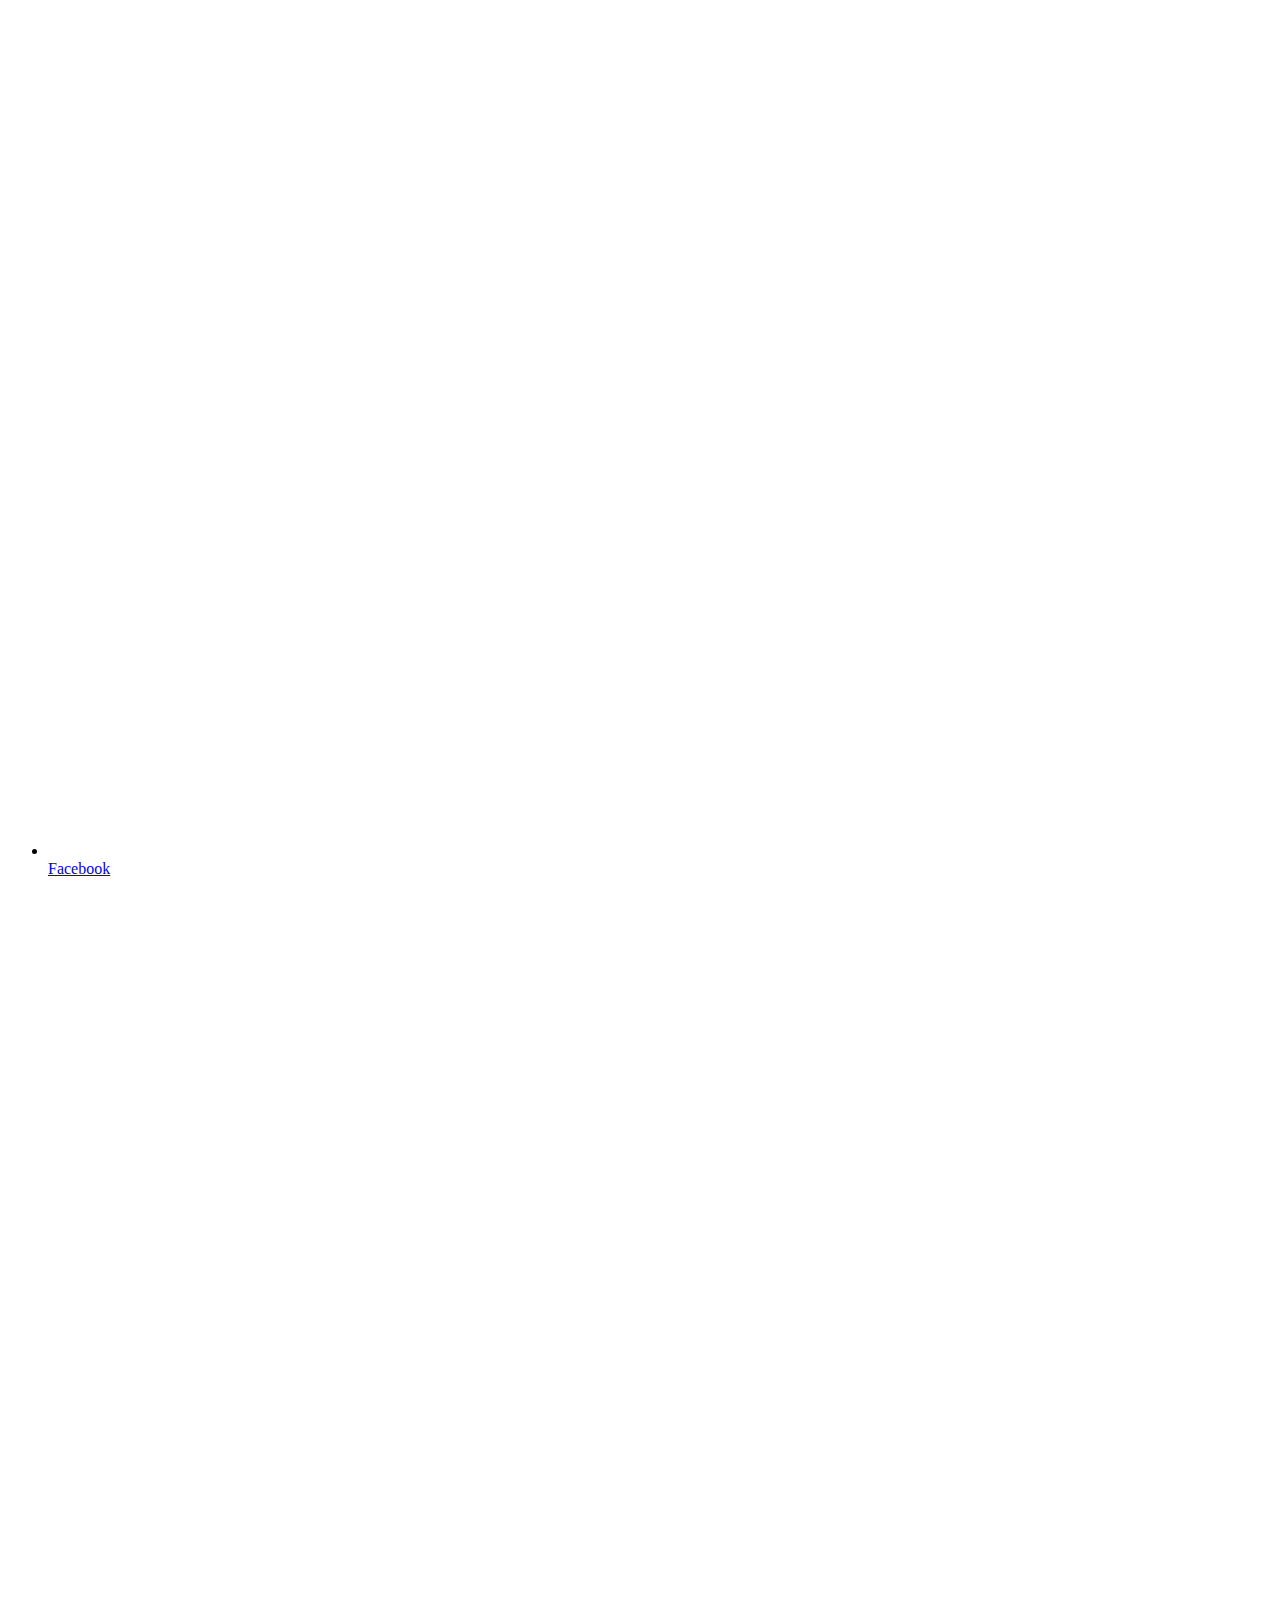
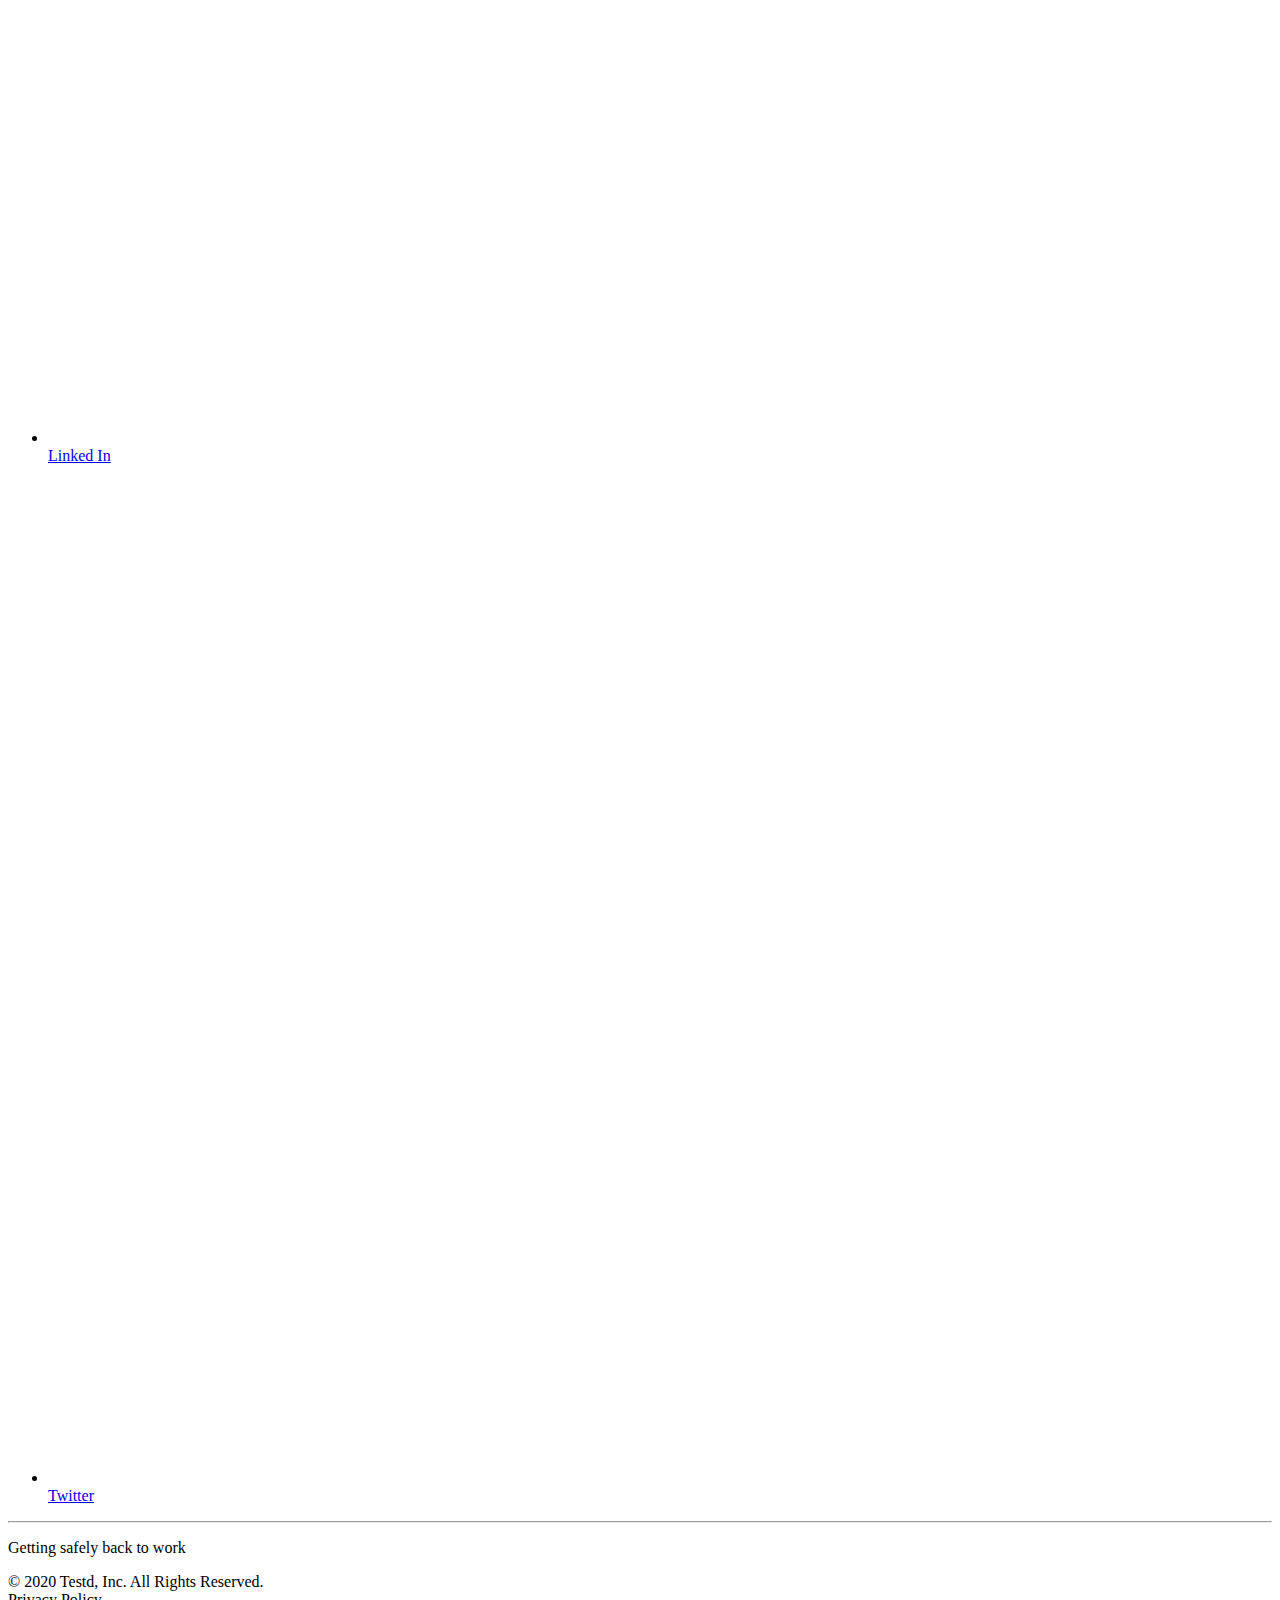
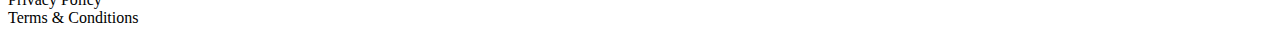
==== commit 719c085c: "fix conflict html issue" ====
--- a/connectus.html
+++ b/connectus.html
@@ -324,13 +324,16 @@
     <footer>
         <div class="subscribe">
             <div class="container">
-
+<<<<<<< HEAD
+
+=======
+>>>>>>> e55f14f1ad08668951aa3a93df39eef796f42aeb
                 <div class="desc">Get the latest TESTD news to your inbox</div>
                 <div class="emailForm">
                     <input type="email" id="subscribe_email" placeholder="Enter your email address" />
                 </div>
                 <div class="btn_subscribe">
-                    <a href="#" class=" main_btn">SUBSCRIBE</a>
+                    <a href="#" class="main_btn">SUBSCRIBE</a>
                 </div>
             </div>
         </div>
--- a/asset/css/custom.css
+++ b/asset/css/custom.css
@@ -1384,7 +1384,11 @@
     color: #0f84a9;
     font-family: Montserrat;
     font-size: 10.72px;
+<<<<<<< HEAD
     font-weight: 400;
+=======
+    font-weight: 500;
+>>>>>>> e55f14f1ad08668951aa3a93df39eef796f42aeb
     letter-spacing: 0;
     line-height: 13px;
     text-align: center;
@@ -2202,11 +2206,54 @@
     text-align: center;
   }
 
+<<<<<<< HEAD
   .section_contact_green .contact_button {
     text-align: center;
   }
 
   a.main_btn_2 {
+=======
+  .line-divider {
+    box-sizing: border-box;
+    height: 1px;
+    width: 50%;
+    border: 1px solid #788081;
+    margin: 15px auto;
+  }
+
+  footer .container {
+    padding: 20px 0;
+  }
+
+  footer .content {
+    margin: 20px 0 10px;
+    max-height: 900px;
+  }
+
+  footer .subscribe {
+    width: 100%;
+    height: 50px;
+    background-color: #0f84a9;
+    text-align: center;
+    position: relative;
+  }
+
+  footer .subscribe .desc {
+    color: #fff;
+    font-family: Montserrat;
+    font-size: 16px;
+    font-weight: 600;
+    letter-spacing: 0;
+    margin: -5px auto 0;
+    padding: 0px 0px 0px 10%;
+    text-align: left;
+  }
+
+  footer .subscribe .emailForm {
+    position: absolute;
+    top: 13px;
+    right: 25%;
+>>>>>>> e55f14f1ad08668951aa3a93df39eef796f42aeb
     box-sizing: border-box;
     height: 13px;
     /* width: 161px;  */
@@ -2667,15 +2714,34 @@
   .post_pannel .foot .post_time {
     color: #043b5d;
     font-family: Montserrat;
+<<<<<<< HEAD
     font-size: 10px;
     font-weight: 600;
+=======
+    font-size: 13.28px;
+    font-weight: 500;
+>>>>>>> e55f14f1ad08668951aa3a93df39eef796f42aeb
     letter-spacing: 0;
     line-height: 20px;
   }
 
+<<<<<<< HEAD
   .post_pannel .foot img {
     height: 30px;
     width: 26px;
+=======
+  .manager_team .item .title p {
+    margin-bottom: 0px;
+    font-weight: 600;
+  }
+
+  .connect_pannel {
+    width: 100%;
+    display: flex;
+    text-align: center;
+    justify-content: center;
+    margin: 30px auto 50px;
+>>>>>>> e55f14f1ad08668951aa3a93df39eef796f42aeb
   }
 
   .post_pannel .owl-next {
@@ -5901,6 +5967,7 @@
     margin: 0px;
   }
 
+<<<<<<< HEAD
   .social_pannel .item img {
     max-height: 100%;
     max-width: 100%;
@@ -6330,145 +6397,69 @@
   .footer1 .button_group .item {
     background: #f1f1f1;
     padding: 20px;
-  }
+=======
+/* Large devices (desktops, 992px and up) */
+@media (min-width: 992px) {
 }
 
-@media (min-width: 1300px) {
+/* Extra large devices (large desktops, 1200px and up) */
+@media (min-width: 1200px) {
   .header {
-    height: 295px;
-  }
-}
-
-@media (min-width: 1400px) {
-  .header {
-    height: 318px;
-  }
-  .header .header-text {
-    width: 240px;
-    position: absolute;
-    left: 19%;
-    top: 16%;
-  }
-}
-
-@media (min-width: 1500px) {
-  .header {
-    height: 340px;
-  }
-  .header .header-text {
-    width: 240px;
-    position: absolute;
-    left: 21%;
-    top: 20%;
-  }
-}
-
-@media (min-width: 1600px) {
-  .header {
-    height: 364px;
-  }
-
-  .header .header-text {
-    width: 240px;
-    position: absolute;
-    left: 21%;
-    top: 20%;
-  }
-}
-
-@media (min-width: 1700px) {
-  .header {
-    height: 388px;
-  }
-
-  .header .header-text {
-    width: 240px;
-    position: absolute;
-    left: 22%;
-    top: 24%;
-  }
-}
-
-@media (min-width: 1800px) {
-  .header {
-    height: 410px;
-  }
-  .header .header-text {
-    width: 240px;
-    position: absolute;
-    left: 23%;
-    top: 26%;
-  }
-}
-@media only screen and (min-device-width: 1500px) and (max-device-width: 1899px) {
-}
-
-/* Extra large devices (large desktops, 1200px and up) */
-@media (min-width: 1900px) {
-  .header {
-    background: url(../image/homepage_top_art_v2.png);
-    background-position: center;
-    background-repeat: no-repeat;
-    background-size: cover;
-    height: 440px;
+    height: 284px;
   }
 
   .header2 {
-    background: url(../image/top_art_2.jpg);
-    background-position: center;
-    background-repeat: no-repeat;
-    background-size: cover;
-    height: 440px;
+    height: 323px;
   }
 
   .header2 .header-text {
-    height: 80px;
-    width: 674px;
+    height: 51px;
+    width: 429px;
     color: #043b5d;
     font-family: Montserrat;
-    font-size: 50px;
-    font-weight: 600;
-    letter-spacing: 0;
-    line-height: 50px;
+    font-size: 24px;
+    font-weight: 600;
+    letter-spacing: 0;
+    line-height: 40px;
     text-align: center;
     position: absolute;
     left: 31%;
-    top: 190px;
+    top: 150px;
   }
 
   .text-light {
     height: 15px;
     color: #043b5d !important;
     font-family: Montserrat;
-    font-size: 12px;
+    font-size: 10px;
     font-weight: 600;
     letter-spacing: 0;
   }
 
   .header .header-text {
-    width: 335px;
-    position: absolute;
-    left: 320px;
-    top: 210px;
+    width: 300px;
+    position: absolute;
+    left: 17%;
+    top: 16%;
   }
 
   .header .header-text .title,
   .header2 .header-text .title {
     font-family: "Montserrat";
-    font-size: 45px;
+    font-size: 28px;
     font-weight: bold;
     letter-spacing: 0;
-    line-height: 50px;
+    line-height: 30px;
   }
 
   .header .header-text .description,
   .header2 .header-text .description {
     color: #043b5d;
     font-family: Montserrat;
-    font-size: 22px;
-    font-weight: 600;
-    letter-spacing: 0;
-    line-height: 28px;
+    font-size: 13.28px;
+    font-weight: 600;
+    letter-spacing: 0;
+    line-height: 18px;
   }
 
   .header .header-text a,
@@ -6512,6 +6503,1572 @@
   }
   .header .px-3,
   .header2 .px-3 {
+    padding-left: 0.8rem !important;
+    padding-right: 0.8rem !important;
+  }
+
+  #nav {
+    margin-left: -15px;
+  }
+  .navbar-nav .nav-item {
+    border-right: 1px solid #043b5d;
+    height: 15px;
+  }
+  footer .col-md-9 {
+    flex: 0 0 75%;
+    max-width: 75%;
+  }
+  .navbar-brand {
+    line-height: 15px;
+    padding-top: 5px;
+  }
+  .navbar-brand img {
+    height: 23px;
+    width: 71px;
+  }
+
+  a.main_btn {
+    background: #1c6c89;
+    border: solid #093c58 2px;
+    border-radius: 8px;
+    padding: 8px 15px;
+    font-size: 18px;
+    height: 19px;
+    width: 126px;
+    color: #ffffff;
+    font-family: Montserrat;
+    font-size: 15px;
+    font-weight: 600;
+    letter-spacing: 0;
+    line-height: 19px;
+    margin-left: 0px;
+  }
+
+  footer .footer_logo {
+    width: 113px;
+  }
+
+  a.main_btn:hover {
+    padding: 8px 15px;
+    height: 19px;
+    width: 126px;
+    color: #1c6c89;
+    font-family: Montserrat;
+    font-size: 15px;
+    font-weight: 600;
+    letter-spacing: 0;
+    line-height: 19px;
+    margin-left: 0px;
+  }
+  a.main_btn {
+    background: #1c6c89;
+    border: solid #093c58 2px;
+    border-radius: 8px;
+    padding: 8px 15px;
+    font-size: 18px;
+    height: 19px;
+    width: 126px;
+    color: #ffffff;
+    font-family: Montserrat;
+    font-size: 15.11px;
+    font-weight: 600;
+    letter-spacing: 0;
+    line-height: 19px;
+    margin-left: 0px;
+  }
+
+  a.main_btn:hover {
+    padding: 8px 15px;
+    height: 19px;
+    width: 126px;
+    color: #1c6c89;
+    font-family: Montserrat;
+    font-size: 15.11px;
+    font-weight: 600;
+    letter-spacing: 0;
+    line-height: 19px;
+    margin-left: 0px;
+  }
+  .navbar {
+    padding: 0px auto;
+  }
+
+  .sub_header {
+    /* height: 108px; */
+    /* width: 1388px; */
+    color: #0f84a9;
+    font-family: Montserrat;
+    font-size: 24px;
+    font-weight: 600;
+    letter-spacing: 0;
+    line-height: 40px;
+    text-align: center;
+    margin: 15px auto;
+  }
+
+  .sub_header2 {
+    width: 780px;
+    color: #0f84a9;
+    font-family: Montserrat;
+    font-size: 18.72px;
+    font-weight: 500;
+    letter-spacing: 0;
+    line-height: 25px;
+    text-align: center;
+    margin: 40px auto 50px;
+  }
+
+  .sub_header2 .button {
+    text-align: center;
+    margin: 40px;
+  }
+
+  footer .subscribe .btn_subscribe .main_btn {
+    padding: 7px 10px;
+    background: #fff;
+    border: solid #0f84a9 1px;
+    height: 14px;
+    width: 84px;
+    color: #0f84a9;
+    font-family: Montserrat;
+    font-size: 14px;
+    font-weight: 600;
+    letter-spacing: 0;
+    line-height: 18px;
+  }
+
+  #firstname {
+    text-align: center;
+  }
+  .divider_short {
+    box-sizing: border-box;
+    height: 2px;
+    width: 476px;
+    border: 1px solid #788081;
+    margin: 0 auto;
+  }
+
+  .item-no-border .title {
+    height: initial;
+    width: 400px;
+    color: #0f84a9;
+    font-family: Montserrat;
+    font-size: 18px;
+    font-weight: 500;
+    letter-spacing: 0;
+    line-height: 28px;
+    text-align: center;
+    margin-bottom: 30px;
+    margin-top: -30px;
+  }
+
+  .item-no-border .desc {
+    margin: 0 auto;
+    height: initial;
+    width: 180px;
+    color: gray;
+    font-family: Montserrat;
+    font-size: 18px;
+    font-weight: bold;
+    letter-spacing: 0;
+    line-height: 25px;
+    text-align: center;
+  }
+  .list-4 .owl-item {
+    border-right: solid 1px #cecece;
+  }
+
+  .list-4 .owl-item:last-child {
+    border-right: 0px;
+  }
+  .list-4 .item {
+    text-align: center;
+    border-right: solid 1px #cecece;
+    /* width: 410px; */
+  }
+
+  .list-6 .item {
+    text-align: center;
+    width: 260px;
+  }
+
+  .list-4 .item:last-child,
+  .list-6 .item:last-child {
+    border-right: 0px;
+  }
+
+  .list-4 .item .image {
+    text-align: center;
+    width: 100%;
+    height: 56px;
+    position: relative;
+  }
+
+  .list-4 img {
+    max-height: 100%;
+    max-width: 100%;
+    position: absolute;
+    top: 0;
+    bottom: 0;
+    left: 0;
+    right: 0;
+    margin: auto;
+    width: initial !important;
+  }
+
+  .list-4 .item .title {
+    color: #0f84a9;
+    font-family: Montserrat;
+    text-align: center;
+    font-size: 13.07px;
+    font-weight: 500;
+    letter-spacing: 0;
+    line-height: 20.32px;
+    margin: 8px auto 10px;
+  }
+
+  .list-4 .item .desc {
+    color: #788081;
+    font-family: Montserrat;
+    font-size: 13.07px;
+    font-weight: bold;
+    letter-spacing: 0;
+    line-height: 18.15px;
+    text-align: center;
+    margin: 0 auto;
+  }
+  /* working */
+  #review_owl .title {
+    width: 398px;
+  }
+
+  #review_owl .owl-item {
+    border: none;
+  }
+  .list-4 .owl-prev {
+    position: absolute;
+    top: 20%;
+    left: 0;
+    padding: 7px !important;
+  }
+
+  .list-4 .owl-next {
+    position: absolute;
+    top: 20%;
+    right: 0;
+    padding: 7px !important;
+  }
+
+  .list-4 .copy {
+    width: 42px;
+    color: #fdca21;
+    font-family: Georgia;
+    font-size: 80px;
+    font-weight: bold;
+    letter-spacing: 0;
+    line-height: 91px;
+    text-align: center;
+  }
+
+  .list-4 .item-no-border {
+    text-align: center;
+    width: 410px;
+  }
+
+  .list-4 .bottom {
+    height: initial;
+    width: 220px;
+    color: #0f84a9;
+    font-family: Montserrat;
+    font-size: 13.07px;
+    font-weight: bold;
+    letter-spacing: 0;
+    line-height: 18.15px;
+    text-align: center;
+    margin: 0 auto;
+  }
+
+  .line-divider {
+    box-sizing: border-box;
+    height: 1px;
+    width: 1055px;
+    border: 1px solid #788081;
+    margin: 30px auto 60px;
+  }
+
+  .list-5 {
+    display: flex;
+    justify-content: space-between;
+  }
+
+  .list-5 .item {
+    text-align: center;
+    width: 20%;
+  }
+
+  .list-5 .item .image {
+    text-align: center;
+    width: 100%;
+    height: 80px;
+    position: relative;
+    border-right: solid 2px #cecece;
+  }
+  .list-5 .item:nth-child(even) .image {
+    border-right: solid 2px #cecece;
+  }
+  .list-5 .item:last-child .image {
+    border-right: 0px;
+  }
+
+  .list-5 img {
+    max-height: 100%;
+    max-width: 100%;
+    position: absolute;
+    top: 0;
+    bottom: 0;
+    left: 0;
+    right: 0;
+    margin: auto;
+  }
+
+  .list-5 .title {
+    width: 240px;
+    color: #0f84a9;
+    font-family: Montserrat;
+    font-size: 13.57px;
+    font-weight: 500;
+    letter-spacing: 0;
+    line-height: 18.12px;
+    text-align: center;
+    margin: 20px auto 0px;
+  }
+
+  .section_video {
+    width: 100%;
+    position: relative;
+  }
+
+  .section_video .container {
+    text-align: center;
+  }
+
+  .section_video iframe {
+    width: 560px;
+    height: 311px;
+    position: relative;
+    z-index: 10;
+  }
+
+  .section_video .green-bar {
+    position: absolute;
+    height: 146px;
+    width: 100%;
+    background-color: #3ecccd;
+    top: 40%;
+  }
+  .section_video .nav-bar {
+    position: absolute;
+    /* height: 224px; */
+    width: 100%;
+    background-color: #3ecccd;
+    top: 54%;
+    display: flex;
+    justify-content: space-around;
+  }
+
+  .section_video .nav-bar img {
+    width: initial;
+  }
+
+  .section_video .sub_header {
+    z-index: 10;
+    position: relative;
+  }
+
+  .sub_desc {
+    color: #788081;
+    font-family: Montserrat;
+    font-size: 18px;
+    letter-spacing: 0;
+    line-height: 30px;
+    text-align: center;
+    width: 100%;
+    margin: 0 auto 40px;
+  }
+
+  .section_video .container img {
+    z-index: 10;
+    position: relative;
+  }
+
+  footer .content {
+    margin: 40px 0 10px;
+    max-height: 900px;
+  }
+
+  footer .subscribe {
+    width: 100%;
+    height: 50px;
+    background-color: #0f84a9;
+    text-align: center;
+    position: relative;
+  }
+  footer .subscribe .container {
+    position: relative;
+  }
+
+  footer .subscribe .desc {
+    color: #fff;
+    font-family: Montserrat;
+    font-size: 16px;
+    font-weight: 600;
+    letter-spacing: 0;
+    margin: -5px auto 0;
+    padding: 0px 0px 0px 10%;
+    text-align: left;
+  }
+
+  footer .subscribe .emailForm {
+    position: absolute;
+    top: 10px;
+    left: 45%;
+    box-sizing: border-box;
+    height: 32px;
+    width: 231px;
+    border: 1px solid #3ecccd;
+    border-radius: 8px;
+    background-color: #ffffff;
+    padding: 3px 0;
+  }
+
+  footer .subscribe .emailForm input {
+    height: 20px;
+    width: 210px;
+    color: #000000;
+    font-family: Montserrat;
+    font-size: 14px;
+    font-weight: 500;
+    letter-spacing: 0;
+    line-height: 18px;
+    /* text-align: center; */
+    border: none;
+  }
+
+  footer .subscribe .emailForm input:focus {
+    outline: none !important;
+    border: 0px white solid;
+    /* box-shadow: 0 0 10px #719ece; */
+  }
+
+  footer .subscribe .btn_subscribe {
+    position: absolute;
+    top: 13px;
+    left: 70%;
+  }
+
+  footer .subscribe .main {
+    background: #fff;
+    border: 1px solid #3ecccd;
+    border-radius: 8px;
+    padding: 8px 15px;
+    font-size: 18px;
+    height: 19px;
+    width: 126px;
+    color: #0f84a9;
+    font-family: Montserrat;
+    font-size: 15px;
+    font-weight: 600;
+    letter-spacing: 0;
+    line-height: 19px;
+    margin-left: 0px;
+  }
+
+  footer .subscribe .main:hover {
+    padding: 8px 15px;
+    height: 19px;
+    width: 126px;
+    color: #ffffff;
+    font-family: Montserrat;
+    font-size: 15px;
+    font-weight: 600;
+    letter-spacing: 0;
+    line-height: 19px;
+    margin-left: 0px;
+    border-color: white;
+    background: transparent;
+    text-decoration: none;
+  }
+
+  footer ul li a {
+    font-family: Montserrat;
+    font-size: 14px;
+    font-weight: 600;
+    letter-spacing: 0;
+    line-height: 30px;
+  }
+
+  footer .social a {
+    margin-right: 20px;
+    display: flex;
+  }
+
+  footer .social:first-child img {
+    width: 15px;
+  }
+
+  footer .social img {
+    width: 20px;
+    order: 3;
+  }
+
+  footer .social .label {
+    width: 100px;
+  }
+  footer .divider {
+    box-sizing: border-box;
+    height: 2px;
+    width: 93%;
+    border: 1px solid #ffffff;
+    margin: 0 1px;
+  }
+
+  footer .logo_panel .title {
+    display: none;
+  }
+  footer .right_logo {
+    margin: 0 auto;
+    display: initial;
+  }
+
+  footer .right_logo p {
+    height: 80px;
+    width: 267px;
+    color: #ffffff;
+    font-family: Montserrat;
+    font-size: 25px;
+    font-weight: bold;
+    letter-spacing: 0;
+    line-height: 30px;
+    text-align: center;
+    margin-top: 20%;
+  }
+
+  footer .copyright {
+    width: 100%;
+    display: flex;
+    margin-bottom: 0px;
+  }
+  footer .copyright div {
+    text-align: left;
+    font-family: Montserrat;
+    font-size: 14px;
+    font-weight: 600;
+    letter-spacing: 0;
+    line-height: 18px;
+    color: white;
+    margin: 10px 50px 0px 0px;
+  }
+
+  footer ul {
+    border-right: 0px !important;
+  }
+
+  /* use_case.html */
+
+  .sub_header_left {
+    height: 40px;
+    width: 407px;
+    color: #0f84a9;
+    font-family: Montserrat;
+    font-size: 24px;
+    font-weight: 600;
+    letter-spacing: 0;
+    line-height: 40px;
+    margin-left: 45px;
+  }
+
+  .num_card {
+    width: 890px;
+    border: solid 2px #3ecccd;
+    border-right-width: 30px;
+    position: relative;
+    margin-left: 45px;
+    margin-bottom: 50px;
+  }
+
+  .num_card p {
+    color: #0f84a9;
+    font-family: Montserrat;
+    font-size: 16.8px;
+    font-weight: 600;
+    letter-spacing: 0;
+    line-height: 28px;
+    margin: 10px 0 10px 50px;
+  }
+
+  .num_card .desc {
+    margin: 0px 70px 40px;
+    color: #0f84a9;
+    font-family: Montserrat;
+    font-size: 12.6px;
+    letter-spacing: 0;
+    line-height: 17.5px;
+  }
+
+  .num_card .num_pad {
+    position: absolute;
+    top: 26%;
+    left: -32px;
+    box-sizing: border-box;
+    height: 72.1px;
+    width: 59.5px;
+    border: 1px solid #ffffff;
+    background-color: #3ecccd;
+  }
+
+  .num_card .num_pad:hover {
+    background-color: #fdca21;
+  }
+
+  .num_card .num_pad p {
+    color: #ffffff;
+    font-family: ".SF NS Display";
+    font-size: 42px;
+    letter-spacing: 0;
+    line-height: 70px;
+    text-align: center;
+    margin: 0;
+  }
+
+  .num_card .top_right_corner {
+    position: absolute;
+    top: 17px;
+    right: 20px;
+    height: 63px;
+    width: 68px;
+  }
+
+  .num_card .top_right_corner img {
+    width: 100%;
+  }
+  .list-6.desktop {
+    margin: 50px auto 10px;
+  }
+
+  .list-6 .item {
+    text-align: center;
+    margin-bottom: 40px;
+    /* width: 260px; */
+  }
+
+  .list-6 .item .image {
+    height: 32px;
+  }
+
+  /* .list-6 img {
+    width: initial !important;
+    max-height: 100%;
+    max-width: 100%;
+    position: absolute;
+    top: 0;
+    bottom: 0;
+    left: 0;
+    right: 0;
+    margin: auto;
+  } */
+
+  .list-6 .item .title {
+    margin: 8px auto 10px;
+    color: #0f84a9;
+    font-family: Montserrat;
+    font-size: 18px;
+    font-weight: 600;
+    letter-spacing: 0;
+    line-height: 28.8px;
+    text-align: center;
+  }
+
+  .list-6 .item .desc {
+    color: #788081;
+    font-family: Montserrat;
+    font-size: 13.28px;
+    font-weight: 500;
+    letter-spacing: 0;
+    line-height: 21.6px;
+    text-align: center;
+    margin: 0 auto;
+  }
+
+  /* howitworks */
+  .section_contact_green {
+    height: 54px;
+    width: 100%;
+    background-color: #3ecccd;
+  }
+
+  .section_contact_green .row {
+    height: 45px;
+    display: flex;
+    align-items: center;
+  }
+
+  .section_contact_green .title {
+    color: #ffffff;
+    font-family: Montserrat;
+    font-size: 24px;
+    font-weight: bold;
+    letter-spacing: 0;
+    line-height: 29px;
+    text-align: right;
+  }
+
+  .section_contact_green .contact_email {
+    text-align: center;
+  }
+
+  .section_contact_green .contact_email input {
+    box-sizing: border-box;
+    height: 31px;
+    width: 215px;
+    border: 1px solid #3ecccd;
+    border-radius: 8px;
+    background-color: #ffffff;
+    color: #000000;
+    font-family: Montserrat;
+    font-size: 14px;
+    font-weight: 500;
+    letter-spacing: 0;
+    line-height: 18px;
+    text-align: center;
+  }
+
+  .section_contact_green .contact_button {
+  }
+
+  a.main_btn_2 {
+    box-sizing: border-box;
+    height: 29px;
+    width: 126px;
+    border: 1px solid #3ecccd;
+    border-radius: 8px;
+    background-color: #ffffff;
+    padding: 8px 15px;
+    /* height: 22px;
+      width: 121px; */
+    color: #0f84a9;
+    font-family: Montserrat;
+    font-size: 14px;
+    font-weight: 600;
+    letter-spacing: 0;
+    line-height: 18px;
+    text-align: right;
+  }
+
+  a.main_btn_2:hover {
+    box-sizing: border-box;
+    height: 41px;
+    width: 161px;
+    border: 1px solid #ffffff;
+    border-radius: 8px;
+    background-color: #3ecccd;
+    padding: 8px 15px;
+    color: #0f84a9;
+    font-family: Montserrat;
+    font-size: 18px;
+    font-weight: 600;
+    letter-spacing: 0;
+    line-height: 22px;
+    text-align: right;
+    text-decoration: none;
+    /* border-color: white;
+      background: transparent; */
+  }
+
+  .list-4 .test_item {
+    position: relative;
+  }
+  .list-4 .test_item .image {
+    text-align: center;
+    width: 270px;
+    height: 230px;
+    position: relative;
+    margin: 0 auto;
+  }
+
+  .test_item .image span {
+    position: absolute;
+    bottom: 20px;
+    left: -15px;
+    padding: 2px 14px;
+    border-radius: 50%;
+    background: #fdca21;
+    font-family: "Monserrat";
+    font-size: 30px;
+    font-weight: bold;
+    letter-spacing: 0;
+    line-height: 37px;
+    color: #fff;
+  }
+  .owl-nav button {
+    cursor: pointer;
+  }
+
+  .owl-prev {
+    position: absolute;
+    top: 20%;
+    left: 0;
+  }
+
+  .owl-next {
+    position: absolute;
+    top: 20%;
+    right: 0;
+  }
+
+  .test_item .image {
+    text-align: center;
+    width: 187px;
+    height: 120px;
+    position: relative;
+    margin: 0 auto;
+  }
+
+  .test_item-4 img {
+    /* width: 82px; */
+    max-height: 100%;
+    max-width: 100%;
+    position: absolute;
+    top: 0;
+    bottom: 0;
+    left: 0;
+    right: 0;
+    margin: auto;
+  }
+
+  .test_item .title {
+    margin: 20px auto 30px;
+    color: #0f84a9;
+    font-family: Montserrat;
+    font-size: 16px;
+    letter-spacing: 0;
+    line-height: 24px;
+    text-align: center;
+  }
+
+  /* our story */
+  .manager_team.admin_desktop {
+    display: initial;
+  }
+  .manager_team.admin_mobile {
+    display: none;
+  }
+  .manager_team .item {
+    text-align: center;
+  }
+
+  .manager_team .item .image {
+    height: 149px;
+    width: 146px;
+    text-align: center;
+    position: relative;
+    margin: 0 auto;
+  }
+
+  .manager_team .item .image img {
+    max-height: 100%;
+    max-width: 100%;
+    position: absolute;
+    top: 0;
+    bottom: 0;
+    left: 0;
+    right: 0;
+    margin: auto;
+  }
+
+  .manager_team .item .title {
+    margin: 15px auto 20px;
+    color: #0f84a9;
+    font-family: Montserrat;
+    font-size: 13.28px;
+    font-weight: 500;
+    letter-spacing: 0;
+    line-height: 20px;
+    text-align: center;
+  }
+
+  .manager_team .item .title p {
+    margin-bottom: 0px;
+    font-weight: 600;
+  }
+
+  .connect_pannel {
+    width: 100%;
+    display: flex;
+    text-align: center;
+    justify-content: center;
+    margin: 30px auto 50px;
+  }
+  a.btn_green {
+    box-sizing: border-box;
+    height: 42px;
+    width: 174px;
+    border: 1px solid #0f84a9;
+    border-radius: 10px;
+    background-color: #3ecccd;
+    color: #ffffff;
+    font-family: Montserrat;
+    font-size: 16px;
+    font-weight: 600;
+    letter-spacing: 0;
+    line-height: 19px;
+    padding: 12px 5px;
+  }
+  a.btn_green:hover {
+    text-decoration: none;
+    background-color: #fff;
+    color: #3ecccd;
+  }
+
+  /* connect with us */
+  .social_pannel {
+    margin-bottom: 40px;
+    width: 100%;
+    display: flex;
+    justify-content: center;
+  }
+
+  .social_pannel .item {
+    height: 29px;
+    width: 31px;
+    text-align: center;
+    margin-right: 30px;
+    position: relative;
+  }
+
+  .social_pannel .item:last-child {
+    margin: 0px;
+  }
+
+  .social_pannel .item img {
+    max-height: 100%;
+    max-width: 100%;
+    position: absolute;
+    top: 0;
+    bottom: 0;
+    left: 0;
+    right: 0;
+    margin: auto;
+  }
+
+  .section_mapview {
+    height: 447px;
+    width: 100%;
+    /* border: 6px solid #3ecccd; */
+    margin: 0 auto 50px;
+    position: relative;
+  }
+
+  .section_mapview .green-bar {
+    position: absolute;
+    height: 145px;
+    width: 100%;
+    background-color: #3ecccd;
+    top: 31%;
+  }
+
+  #map {
+    height: 447px;
+    width: 1232px;
+    border: 6px solid #3ecccd;
+    background-color: grey;
+    z-index: 10;
+    margin: 0 auto;
+  }
+
+  .post_pannel.desktop {
+    display: flex;
+  }
+
+  .post_pannel.mobile {
+    display: none !important;
+  }
+
+  .post_pannel {
+    width: 100%;
+    display: flex;
+    -ms-flex-wrap: wrap;
+    flex-wrap: wrap;
+    margin-right: -15px;
+    margin-left: -15px;
+    justify-content: space-evenly;
+  }
+
+  .post_pannel .item {
+    box-sizing: border-box;
+    width: 406px;
+    border: 2px solid #cecece;
+    border-radius: 8px;
+    background-color: #ffffff;
+    margin-bottom: 30px;
+    padding: 10px;
+    position: relative;
+  }
+
+  .post_pannel .head {
+    display: flex;
+    width: 330px;
+    margin: 0 auto;
+    align-items: center;
+  }
+  .post_pannel .head .avatar {
+    height: 65px;
+    width: 49px;
+    position: relative;
+  }
+
+  .post_pannel .head .avatar img {
+    max-height: 100%;
+    max-width: 100%;
+    position: absolute;
+    top: 0;
+    bottom: 0;
+    left: 0;
+    right: 0;
+    margin: auto;
+  }
+
+  .post_pannel .head .info .title {
+    /* margin: 15px auto 20px; */
+    color: #0f84a9;
+    font-family: Montserrat;
+    font-size: 10.72px;
+    font-weight: 600;
+    letter-spacing: 0;
+    line-height: 20px;
+    text-align: left;
+    margin: 0;
+  }
+  .post_pannel .head .info .code {
+    color: #0f84a9;
+    font-family: ".SF NS Display";
+    font-size: 10.72px;
+    letter-spacing: 0;
+    line-height: 20px;
+    margin: 0;
+  }
+
+  .post_pannel .origin-flag {
+    height: 28px;
+    width: 45px;
+    color: #fff;
+    text-align: center;
+    line-height: 1.3em;
+    text-shadow: 0 1px 0 rgba(0, 0, 0, 0.2);
+    position: absolute;
+    right: 0;
+    top: 0;
+    margin-right: -7px;
+    margin-top: 7px;
+    z-index: 1;
+    background-color: #3ecccd !important;
+  }
+
+  .post_pannel .origin-flag:after {
+    border-bottom: 8px solid transparent;
+    border-left: 8px solid #2e8dad;
+    content: " ";
+    height: 0;
+    position: absolute;
+    right: 0;
+    top: 28px;
+    width: 0;
+  }
+
+  .post_pannel .sb-icon-twitter {
+    background-image: url(../image/twitter_white.svg);
+    background-repeat: no-repeat;
+    display: inline-block;
+    height: 23px;
+    width: 25px;
+    top: 3px;
+    position: relative;
+  }
+
+  .post_pannel .sb-icon-facebook {
+    background-image: url(../image/facebook_white.svg);
+    background-repeat: no-repeat;
+    display: inline-block;
+    height: 23px;
+    width: 25px;
+    top: 3px;
+    left: 4px;
+    position: relative;
+  }
+
+  .post_pannel .sb-icon-linkedin {
+    background-image: url(../image/linkedIn_white.svg);
+    background-repeat: no-repeat;
+    display: inline-block;
+    height: 23px;
+    width: 25px;
+    top: 3px;
+    position: relative;
+  }
+  .post_pannel .image {
+    height: 202px;
+    width: 100%;
+    position: relative;
+  }
+  .post_pannel .image img {
+    max-height: 100%;
+    max-width: 100%;
+    position: absolute;
+    top: 0;
+    bottom: 0;
+    left: 0;
+    right: 0;
+    margin: auto;
+  }
+
+  .post_pannel .desc {
+    color: #0f84a9;
+    font-family: Montserrat;
+    font-size: 11px;
+    font-weight: 500;
+    letter-spacing: 0;
+    line-height: 15px;
+    height: 40px;
+    margin: 10px auto;
+  }
+  .post_pannel .social {
+    display: flex;
+    justify-content: flex-end;
+    margin: 0 auto;
+  }
+
+  .post_pannel .social img {
+    margin-right: 15px;
+  }
+
+  .post_pannel .social img:last-child {
+    margin-right: 0px;
+  }
+
+  .post_pannel .divider {
+    width: 100%;
+    margin-top: 1rem;
+    margin-bottom: 0.5rem;
+    border: 0;
+    border-top: 1px solid rgba(0, 0, 0, 0.1);
+  }
+
+  .post_pannel .foot {
+    display: flex;
+    justify-content: space-between;
+    margin: 0 auto;
+  }
+
+  .post_pannel .foot .post_time {
+    color: #043b5d;
+    font-family: Montserrat;
+    font-size: 10.72px;
+    font-weight: 600;
+    letter-spacing: 0;
+    line-height: 20px;
+  }
+
+  .post_pannel .foot img {
+    height: 22px;
+    width: 19px;
+  }
+
+  /* FAQ */
+  #faq_accordion {
+    width: 912px;
+    margin: 100px auto;
+  }
+  #faq_accordion .card {
+    border: 0px;
+    border-bottom: solid 1px #cecece;
+    border-radius: 0px;
+  }
+
+  #faq_accordion .card .card-header {
+    border: 0px;
+  }
+
+  #faq_accordion .card-header .btn-link {
+    color: #0f84a9;
+    font-family: Montserrat;
+    font-size: 16px;
+    font-weight: 600;
+    letter-spacing: 0;
+    line-height: 42px;
+    text-decoration: none;
+  }
+  #faq_accordion .card-header h2 {
+    display: flex;
+    justify-content: space-between;
+    align-items: center;
+  }
+  #faq_accordion .circle.plus {
+    border: 1px solid #0f84a9;
+    width: 30px;
+    height: 30px;
+    border-radius: 100%;
+    position: relative;
+    margin: 4px;
+    display: inline-block;
+    vertical-align: middle;
+  }
+  #faq_accordion .circle.plus:before,
+  #faq_accordion .circle.plus:after {
+    content: "";
+    position: absolute;
+    top: 3px;
+    left: 3px;
+    right: 3px;
+    bottom: 3px;
+    background: #0f84a9;
+  }
+  #faq_accordion .circle.plus:before {
+    width: 3px;
+    margin: 3px auto;
+  }
+  #faq_accordion .circle.plus:after {
+    margin: auto 3px;
+    height: 3px;
+  }
+  #faq_accordion .circle.minus {
+    border: 1px solid #cecece;
+    width: 30px;
+    height: 30px;
+    border-radius: 100%;
+    position: relative;
+    margin: 4px;
+    display: inline-block;
+    vertical-align: middle;
+  }
+  #faq_accordion .circle.minus:before {
+    content: "";
+    position: absolute;
+    top: 3px;
+    left: 3px;
+    right: 3px;
+    bottom: 3px;
+    background: #cecece;
+    margin: auto 2px;
+    height: 2px;
+  }
+
+  #faq_accordion .card-body {
+    color: #0f84a9;
+    font-family: Montserrat;
+    font-size: 13.28px;
+    letter-spacing: 0;
+    line-height: 24px;
+  }
+  /* test css */
+  .header1 {
+    width: 100%;
+    background: #2e3192;
+    text-align: center;
+  }
+
+  .header1 .title {
+    font-family: "DM Sans";
+    font-weight: 700;
+    font-size: 48px;
+    color: #fff;
+    padding: 77px 0 73px;
+  }
+
+  .header1 .button_group {
+    width: 775px;
+    margin: 0 auto;
+    display: flex;
+    justify-content: space-around;
+    color: #fff;
+    padding-bottom: 100px;
+  }
+
+  .header1 .button_group .item div {
+    width: 196px;
+    padding: 20px;
+    background: #f1f1f1;
+  }
+  .sub_header_ {
+    color: #2e3192;
+    font-family: "DM Sans";
+    font-size: 24px;
+    font-weight: 700;
+    letter-spacing: 0;
+    line-height: 42px;
+    margin: 30px 0;
+  }
+
+  #faq_accordion1 {
+    width: 912px;
+    margin: 100px auto;
+  }
+  #faq_accordion1 .card {
+    border: 0px;
+    border-bottom: solid 1px #e1e1e1;
+    border-radius: 0px;
+  }
+
+  #faq_accordion1 .card .card-header {
+    border: 0px;
+  }
+
+  #faq_accordion1 .card-header .btn-link {
+    color: #333333;
+    font-family: "DM Sans";
+    font-size: 22px;
+    font-weight: 400;
+    letter-spacing: 0;
+    text-decoration: none;
+  }
+  #faq_accordion1 .card-header h2,
+  #faq_accordion1 .card-header .mb-0 {
+    display: flex;
+    justify-content: start;
+    align-items: baseline;
+  }
+  #faq_accordion1 .circle.plus {
+    width: 0;
+    height: 0;
+    border-top: 8px solid transparent;
+    border-bottom: 9px solid transparent;
+    border-left: 10px solid #0f84a9;
+  }
+
+  #faq_accordion1 .circle.minus {
+    width: 0;
+    height: 0;
+    border-left: 8px solid transparent;
+    border-right: 8px solid transparent;
+    border-top: 10px solid #0f84a9;
+>>>>>>> e55f14f1ad08668951aa3a93df39eef796f42aeb
+  }
+}
+
+<<<<<<< HEAD
+@media (min-width: 1300px) {
+  .header {
+    height: 295px;
+=======
+  #faq_accordion1 .card-body {
+    color: #333333;
+    font-family: "DM Sans";
+    font-size: 18px;
+    font-weight: 400;
+    letter-spacing: 0;
+    line-height: 28px;
+>>>>>>> e55f14f1ad08668951aa3a93df39eef796f42aeb
+  }
+}
+
+<<<<<<< HEAD
+@media (min-width: 1400px) {
+  .header {
+    height: 318px;
+  }
+  .header .header-text {
+    width: 240px;
+    position: absolute;
+    left: 19%;
+    top: 16%;
+=======
+  .footer1 {
+    width: 100%;
+    background: #fff;
+    text-align: center;
+>>>>>>> e55f14f1ad08668951aa3a93df39eef796f42aeb
+  }
+}
+
+<<<<<<< HEAD
+@media (min-width: 1500px) {
+  .header {
+    height: 340px;
+  }
+  .header .header-text {
+    width: 240px;
+    position: absolute;
+    left: 21%;
+    top: 20%;
+=======
+  .footer1 .button_group {
+    width: 775px;
+    margin: 0 auto;
+    display: flex;
+    justify-content: space-around;
+    color: #fff;
+    padding-bottom: 100px;
+>>>>>>> e55f14f1ad08668951aa3a93df39eef796f42aeb
+  }
+}
+
+<<<<<<< HEAD
+@media (min-width: 1600px) {
+  .header {
+    height: 364px;
+  }
+
+  .header .header-text {
+    width: 240px;
+    position: absolute;
+    left: 21%;
+    top: 20%;
+  }
+}
+
+@media (min-width: 1700px) {
+  .header {
+    height: 388px;
+  }
+
+  .header .header-text {
+    width: 240px;
+    position: absolute;
+    left: 22%;
+    top: 24%;
+  }
+}
+
+@media (min-width: 1800px) {
+  .header {
+    height: 410px;
+  }
+  .header .header-text {
+    width: 240px;
+    position: absolute;
+    left: 23%;
+    top: 26%;
+  }
+=======
+  .footer1 .button_group .item {
+    background: #f1f1f1;
+    padding: 20px;
+  }
+}
+
+@media only screen and (min-device-width: 1500px) and (max-device-width: 1899px) {
+>>>>>>> e55f14f1ad08668951aa3a93df39eef796f42aeb
+}
+@media only screen and (min-device-width: 1500px) and (max-device-width: 1899px) {
+}
+
+/* Extra large devices (large desktops, 1200px and up) */
+@media (min-width: 1900px) {
+  .header {
+    background: url(../image/homepage_top_art_v2.png);
+    background-position: center;
+    background-repeat: no-repeat;
+    background-size: cover;
+    height: 440px;
+  }
+
+  .header2 {
+    background: url(../image/top_art_2.jpg);
+    background-position: center;
+    background-repeat: no-repeat;
+    background-size: cover;
+    height: 440px;
+  }
+
+  .header2 .header-text {
+    height: 80px;
+    width: 674px;
+    color: #043b5d;
+    font-family: Montserrat;
+    font-size: 50px;
+    font-weight: 600;
+    letter-spacing: 0;
+    line-height: 50px;
+    text-align: center;
+    position: absolute;
+    left: 31%;
+    top: 190px;
+  }
+
+  .text-light {
+    height: 15px;
+    color: #043b5d !important;
+    font-family: Montserrat;
+    font-size: 12px;
+    font-weight: 600;
+    letter-spacing: 0;
+  }
+
+  .header .header-text {
+    width: 335px;
+    position: absolute;
+    left: 320px;
+    top: 210px;
+  }
+
+  .header .header-text .title,
+  .header2 .header-text .title {
+    font-family: "Montserrat";
+    font-size: 45px;
+    font-weight: bold;
+    letter-spacing: 0;
+    line-height: 50px;
+  }
+
+  .header .header-text .description,
+  .header2 .header-text .description {
+    color: #043b5d;
+    font-family: Montserrat;
+    font-size: 22px;
+    font-weight: 600;
+    letter-spacing: 0;
+    line-height: 28px;
+  }
+
+  .header .header-text a,
+  .header2 .header-text a {
+    background: #1c6c89;
+    border: solid #093c58 2px;
+    border-radius: 8px;
+    padding: 8px 15px;
+    font-size: 18px;
+    height: 19px;
+    width: 126px;
+    color: #ffffff;
+    font-family: Montserrat;
+    font-size: 15px;
+    font-weight: 600;
+    letter-spacing: 0;
+    line-height: 19px;
+    margin-left: 0px;
+  }
+
+  .header .header-text a:hover,
+  .header2 .header-text a:hover {
+    padding: 8px 15px;
+    height: 19px;
+    width: 126px;
+    color: #ffffff;
+    font-family: Montserrat;
+    font-size: 15px;
+    font-weight: 600;
+    letter-spacing: 0;
+    line-height: 19px;
+    margin-left: 0px;
+    border-color: white;
+    background: transparent;
+  }
+
+  .header .header-text .more,
+  .header2 .header-text .more {
+    text-align: left;
+    margin: 20px auto;
+  }
+  .header .px-3,
+  .header2 .px-3 {
     padding-left: 1.3rem !important;
     padding-right: 1.3rem !important;
   }
@@ -6565,7 +8122,11 @@
     line-height: 19px;
     margin-left: 0px;
   }
+<<<<<<< HEAD
   /* a.main_btn {
+=======
+  a.main_btn {
+>>>>>>> e55f14f1ad08668951aa3a93df39eef796f42aeb
     background: #1c6c89;
     border: solid #093c58 2px;
     border-radius: 8px;
@@ -6593,7 +8154,11 @@
     letter-spacing: 0;
     line-height: 19px;
     margin-left: 0px;
+<<<<<<< HEAD
   } */
+=======
+  }
+>>>>>>> e55f14f1ad08668951aa3a93df39eef796f42aeb
   .navbar {
     margin-left: 6%;
   }
@@ -6929,7 +8494,11 @@
     font-size: 24px;
     font-weight: 600;
     letter-spacing: 0;
+<<<<<<< HEAD
     margin: 0px auto 0;
+=======
+    margin: -13px auto 0;
+>>>>>>> e55f14f1ad08668951aa3a93df39eef796f42aeb
     padding: 0px;
     text-align: center;
   }
@@ -7394,7 +8963,11 @@
     color: #0f84a9;
     font-family: Montserrat;
     font-size: 18.72px;
+<<<<<<< HEAD
     font-weight: 400;
+=======
+    font-weight: 500;
+>>>>>>> e55f14f1ad08668951aa3a93df39eef796f42aeb
     letter-spacing: 0;
     line-height: 25px;
     text-align: center;
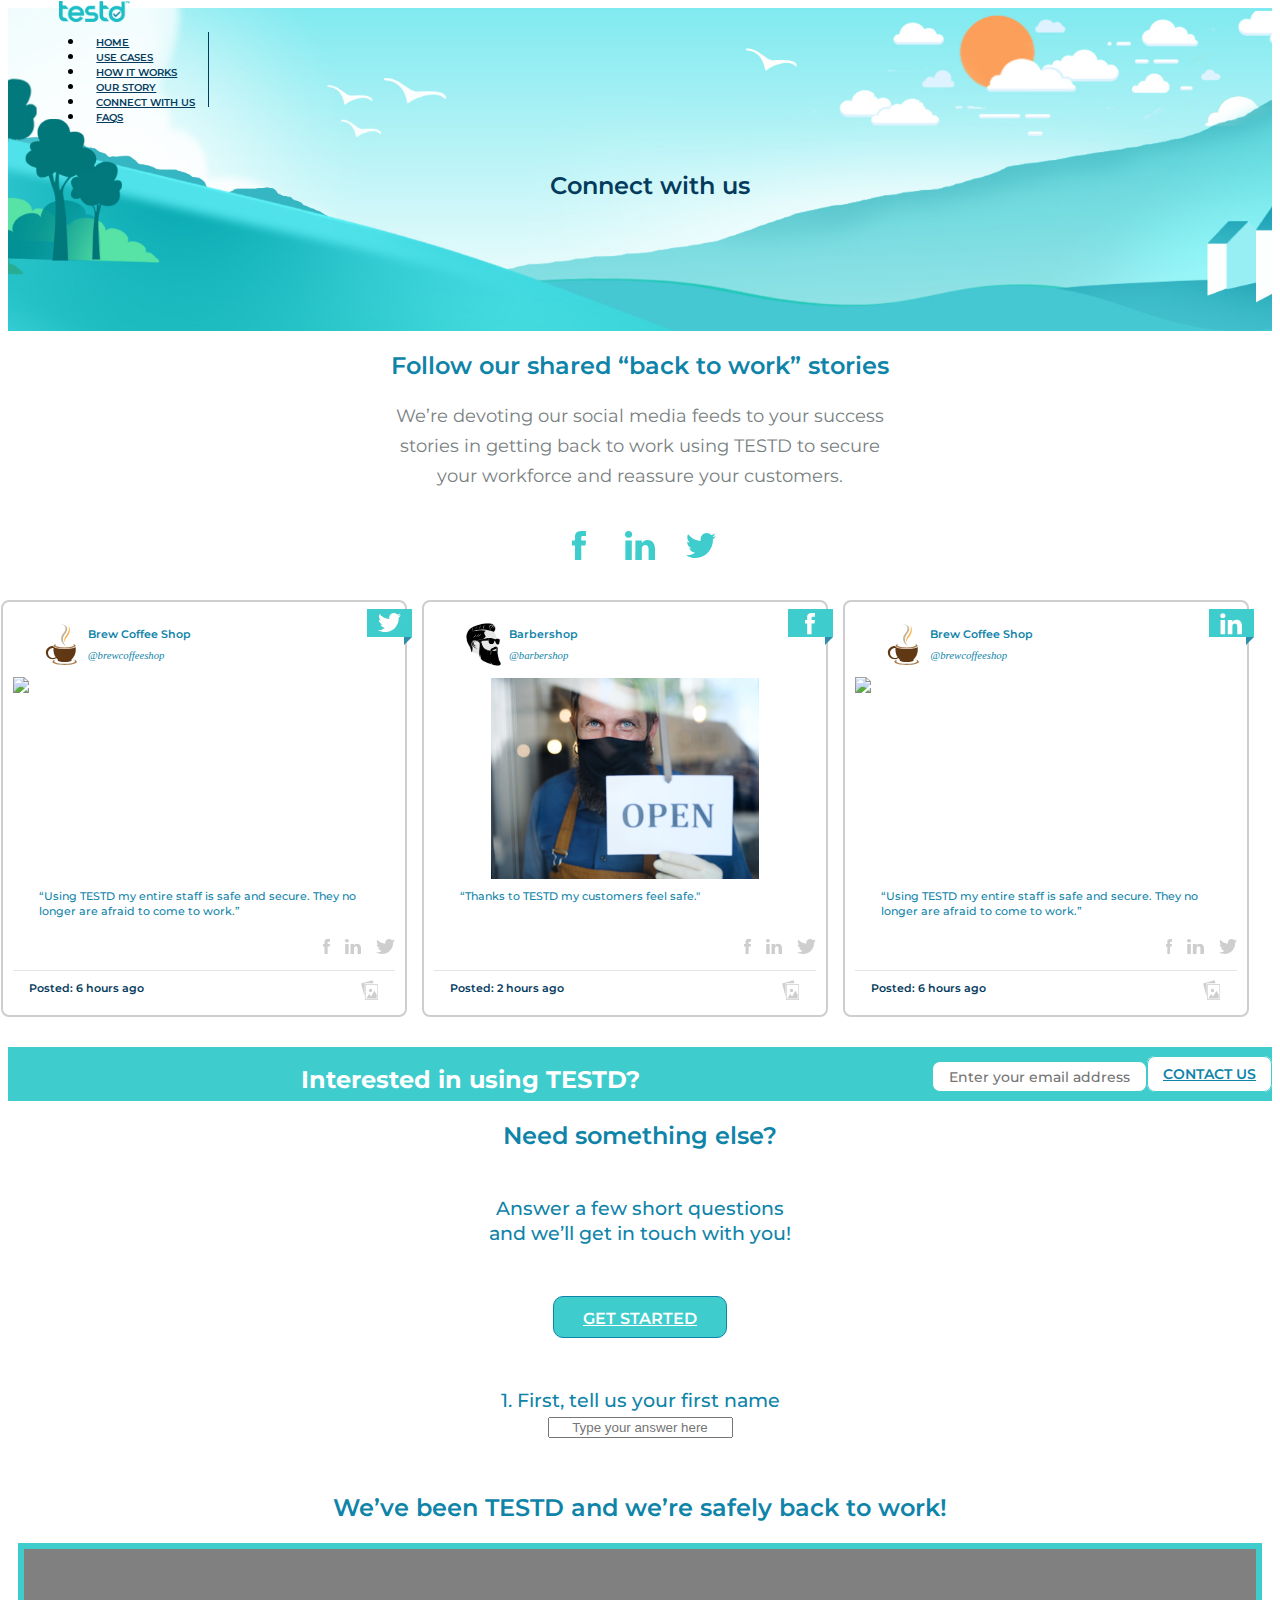
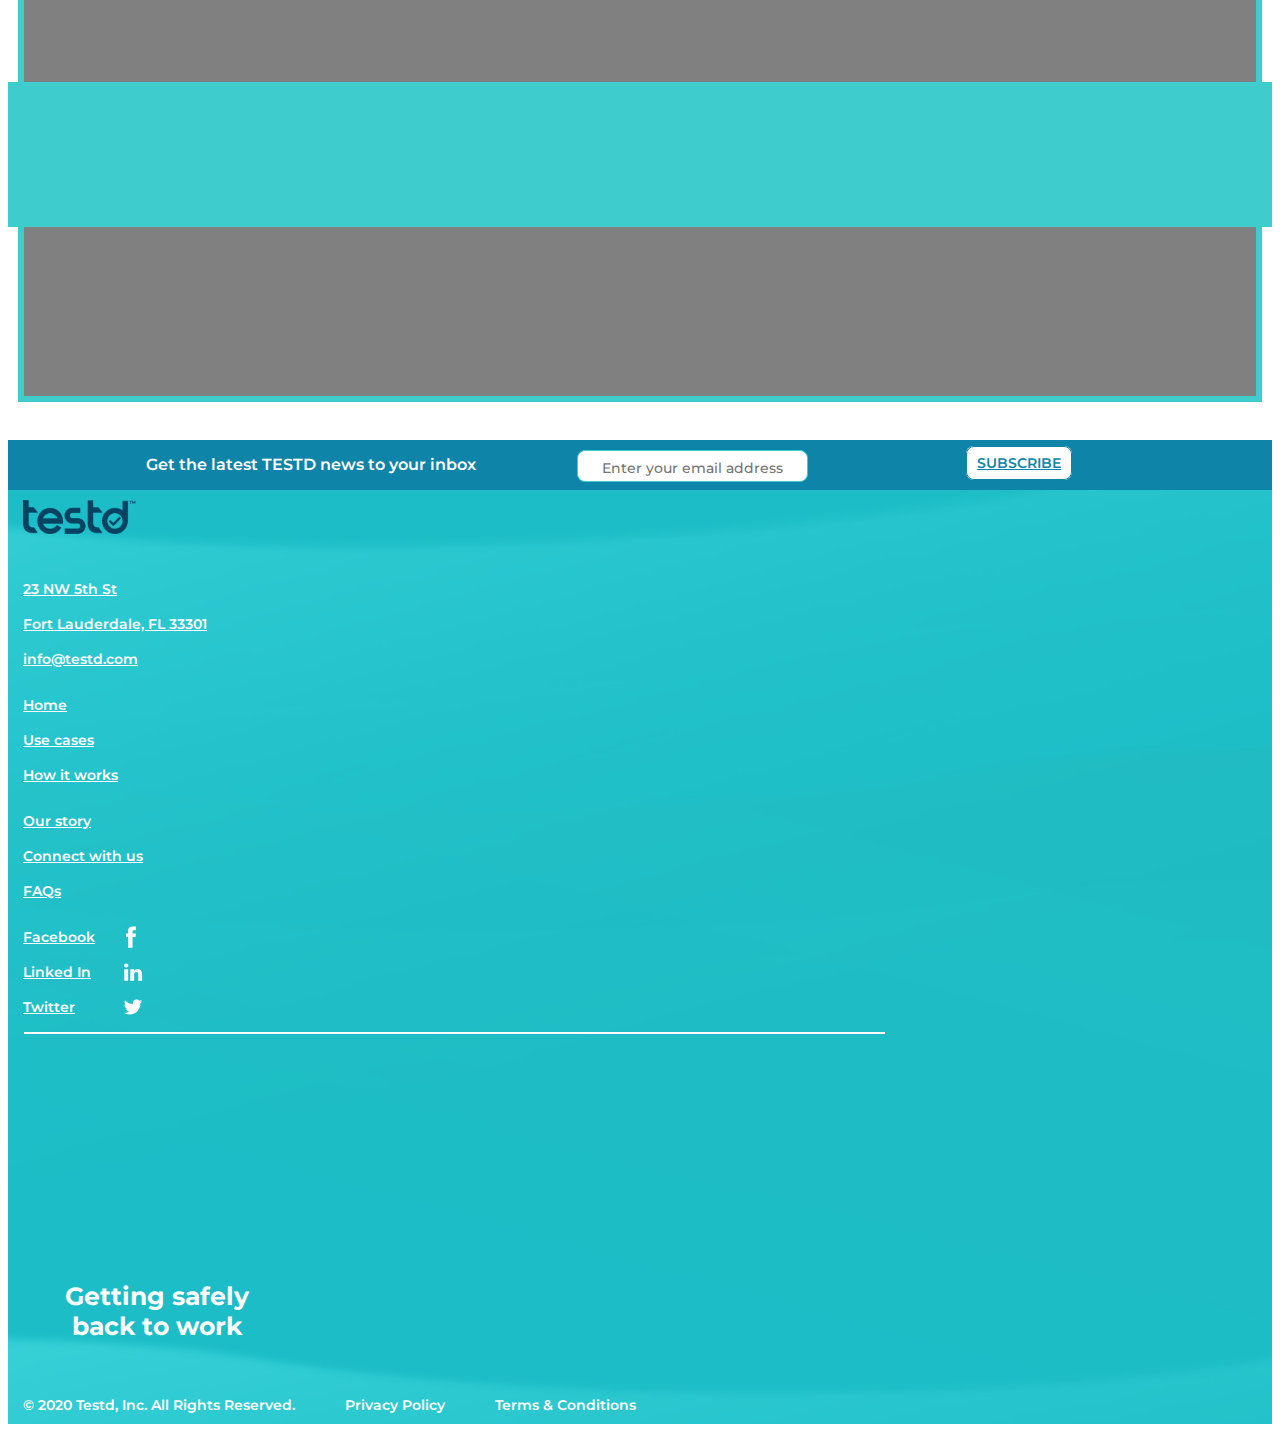
==== commit 3e8b94f3: "update mobile and desktop version" ====
--- a/connectus.html
+++ b/connectus.html
@@ -40,8 +40,11 @@
             <a href="./" class="navbar-brand"><img src="asset/image/logo.png"
                     onerror="this.onerror=null; this.src='image.png'"></a>
             <button type="button" class="navbar-toggler bg-light" data-toggle="collapse" data-target="#nav">
-                <span class="navbar-toggler-icon"></span>
+                <div></div>
+                <div></div>
+                <div></div>
             </button>
+            <div class="navbar-logo"><img src="./asset/image/Logo-skyblue.png" /></div>
 
             <div class="collapse navbar-collapse justify-content-between" id="nav">
                 <ul class="navbar-nav">
@@ -77,9 +80,16 @@
         </div>
     </div>
     <div class="container">
-        <p class="sub_header">
+        <div class="header-text-mobile">
+            <p class="title">Follow our shared “back to work” stories</p>
+        </div>
+
+        <p class="header-text-desktop">
             Follow our shared “back to work” stories
         </p>
+        <!-- <p class="sub_header">
+            Follow our shared “back to work” stories
+        </p> -->
         <p class="sub_desc">
             We’re devoting our social media feeds to your success <br class="desktop" />
             stories in getting back to work using TESTD to secure <br class="desktop" />
@@ -324,16 +334,12 @@
     <footer>
         <div class="subscribe">
             <div class="container">
-<<<<<<< HEAD
-
-=======
->>>>>>> e55f14f1ad08668951aa3a93df39eef796f42aeb
                 <div class="desc">Get the latest TESTD news to your inbox</div>
                 <div class="emailForm">
                     <input type="email" id="subscribe_email" placeholder="Enter your email address" />
                 </div>
                 <div class="btn_subscribe">
-                    <a href="#" class="main_btn">SUBSCRIBE</a>
+                    <a href="#" class=" main_btn">SUBSCRIBE</a>
                 </div>
             </div>
         </div>
--- a/asset/css/custom.css
+++ b/asset/css/custom.css
@@ -62,7 +62,7 @@
 }
 
 .text-light {
-  height: 18px;
+  /* height: 18px; */
   font-family: Montserrat;
   font-size: 12px;
   letter-spacing: 0;
@@ -87,6 +87,10 @@
 
 .align_clear {
   clear: both;
+}
+
+.no-border{
+  border:none !important;
 }
 
 a.main_btn {
@@ -151,6 +155,7 @@
 @media (max-width: 576px) {
   .header {
     height: 86px;
+    margin-top:44px;
   }
   .header .header-text {
     display: none;
@@ -161,43 +166,135 @@
     margin: 10px 0;
   }
 
+  .header-text-desktop{
+    color: #3ECCCD;
+    font-family: Montserrat;
+    font-size: 16px;
+    font-weight: 600;
+    letter-spacing: 0;
+    line-height: 18px;
+    text-align: center;
+    margin: 10px auto;
+    display:none;
+  }
+
+  .navbar{
+    position: absolute;
+    top:0px;
+    height:44px;
+    margin-left:0px;
+    width: 100%;;
+  }
+
+  .navbar .navbar-logo{
+    width:78px;
+    margin:0 auto;
+    display: block;
+  }
+
+  .navbar .navbar-logo img{
+    width: 100%;
+  }
+
+  .navbar .navbar-toggler div{
+    width: 30px;
+    height: 3px;
+    background-color: #3ECCCD;
+    margin: 4px 0;
+  }
   .header-text-mobile .title {
-    height: 20px;
-    width: 205px;
+    /* height: 20px; */
     color: #3ecccd;
     font-family: Montserrat;
-    font-size: 13.28px;
     font-weight: bold;
-    letter-spacing: 0;
-    line-height: 8px;
+    font-size: 17px;
+    font-weight: 600;
+    letter-spacing: 0;
+    line-height: 22px;
+    text-align: center;
+    margin: 0 auto 5px;
+  }
+
+  .header-text-mobile .description {
+    /* height: 22px; */
+    /* width: 193px; */
+    color: #0f84a9;
+    font-family: Montserrat;
+    font-size: 14px;
+    font-weight: 600;
+    letter-spacing: 0;
+    line-height: 18px;
     text-align: center;
     margin: 0 auto;
   }
-
-  .header-text-mobile .description {
-    height: 22px;
-    width: 193px;
-    color: #0f84a9;
-    font-family: Montserrat;
-    font-size: 8px;
-    font-weight: 600;
-    letter-spacing: 0;
-    line-height: 10px;
-    text-align: center;
-    margin: 0 auto;
-  }
+  .header-text-mobile  .button{
+    margin: 10px auto 30px;
+    text-align: center;
+  }
+
 
   .sub_header {
     /* height: 32px; */
     /* width: 375px; */
-    color: #0f84a9;
-    font-family: Montserrat;
-    font-size: 10.72px;
-    font-weight: 600;
-    letter-spacing: 0;
-    line-height: 14px;
+    /* color: #3ECCCD;
+    font-family: Montserrat;
+    font-size: 16px;
+    font-weight: 600;
+    letter-spacing: 0;
+    line-height: 18px;
+    text-align: center;
+    margin: 10px auto; */
+
+    width: calc(100% + 30px);
+    color: #fff;
+    font-family: Montserrat;
+    font-size: 16px;
+    font-weight: 600;
+    letter-spacing: 0;
+    line-height: 18px;
     text-align: center;
     margin: 10px auto;
+    margin-left: -15px;
+    padding: 10px;
+    background-color: #3ECCCD;
+
+  }
+
+  .sub_header1 {
+    width: calc(100% + 30px);
+    color: #fff;
+    font-family: Montserrat;
+    font-size: 13px;
+    font-weight: 600;
+    letter-spacing: 0;
+    line-height: 18px;
+    text-align: center;
+    margin: 10px auto;
+    margin-left: -15px;
+    padding: 10px;
+    background-color: #3ECCCD;
+  }
+
+  .sub_header1.mobile{
+    display: block;
+  }
+
+  .sub_header.desktop{
+    display: none;
+  }
+
+  .sub_header.mobile{
+    display: block;
+    color: #0F84A9;
+    font-family: Montserrat;
+    font-size: 16px;
+    font-weight: 600;
+    letter-spacing: 0;
+    line-height: 18px;
+    text-align: center;
+    background:#fff;
+    margin: 10px auto;
+    width: 100%;
   }
 
   .list-4 .owl-item {
@@ -209,8 +306,7 @@
   }
   .list-4 .item {
     text-align: center;
-    /* width: 105px; */
-    width: 160px;
+    width: 200px;
     margin: 0 auto;
   }
   .list-6 {
@@ -246,7 +342,7 @@
   .list-5 .item .image {
     text-align: center;
     width: 100%;
-    height: 70px;
+    height: 60px;
     position: relative;
     border-right: solid 2px #cecece;
   }
@@ -277,7 +373,7 @@
     /* width: 240px; */
     color: #0f84a9;
     font-family: Montserrat;
-    font-size: 8px;
+    font-size: 10px;
     font-weight: 500;
     letter-spacing: 0;
     line-height: 10px;
@@ -294,7 +390,7 @@
   .list-6 .item .image {
     text-align: center;
     width: 100%;
-    height: 30px;
+    height: 50px;
     position: relative;
   }
 
@@ -314,25 +410,23 @@
   .list-4 .item .title {
     /* height: 30px; */
     /* width: 107px; */
-    width: 160px;
-    color: #0f84a9;
-    font-family: Montserrat;
-    font-size: 10px;
-    font-weight: 600;
-    letter-spacing: 0;
-    /* line-height: 40px; */
+    color: #0f84a9;
+    font-family: Montserrat;
+    font-size: 15px;
+    font-weight: 600;
+    letter-spacing: 0;
+    line-height: 19px;
     text-align: center;
     margin: 0 auto 5px;
   }
 
   .list-4 .item .desc {
     /* height: 45px; */
-    width: 100px;
     color: #788081;
     font-family: Montserrat;
-    font-size: 8px;
-    letter-spacing: 0;
-    line-height: 11px;
+    font-size: 13px;
+    letter-spacing: 0;
+    line-height: 16px;
     text-align: center;
     margin: 0 auto;
   }
@@ -379,7 +473,7 @@
     margin: 8px auto 10px;
     color: #0f84a9;
     font-family: Montserrat;
-    font-size: 13.72px;
+    font-size: 18px;
     font-weight: 600;
     letter-spacing: 0;
     line-height: 28.8px;
@@ -387,12 +481,12 @@
   }
 
   .list-6 .item .desc {
-    width: 105px;
+    width: 145px;
     color: #788081;
     font-family: Montserrat;
-    font-size: 10.28px;
-    letter-spacing: 0;
-    line-height: 15px;
+    font-size: 15px;
+    letter-spacing: 0;
+    line-height: 22px;
     text-align: center;
     margin: 0 auto;
   }
@@ -480,9 +574,9 @@
   .sub_desc {
     color: #788081;
     font-family: Montserrat;
-    font-size: 9px;
-    letter-spacing: 0;
-    line-height: 15px;
+    font-size: 12px;
+    letter-spacing: 0;
+    line-height: 17px;
     text-align: center;
     width: 100%;
     margin-bottom: 20px;
@@ -494,13 +588,13 @@
   }
 
   .sub_header2 {
-    width: 305px;
-    color: #0f84a9;
-    font-family: Montserrat;
-    font-size: 9px;
+    width: 280px;
+    color: #0f84a9;
+    font-family: Montserrat;
+    font-size: 14px;
     font-weight: 500;
     letter-spacing: 0;
-    line-height: 11px;
+    line-height: 20px;
     text-align: center;
     margin: 10px auto 20px;
   }
@@ -522,11 +616,11 @@
   }
 
   a.main_btn {
-    font-size: 10.72px;
-    font-weight: 600;
-    letter-spacing: 0;
-    line-height: 13px;
-    padding: 5px 10px;
+    font-size: 13px;
+    font-weight: 600;
+    letter-spacing: 0;
+    line-height: 15px;
+    padding: 5px 15px;
     background: #3ecccd;
     border: solid #0f84a9 1px;
   }
@@ -555,10 +649,10 @@
   footer .subscribe .desc {
     color: #ffffff;
     font-family: Montserrat;
-    font-size: 13px;
-    font-weight: 600;
-    letter-spacing: 0;
-    line-height: 16px;
+    font-size: 16px;
+    font-weight: 600;
+    letter-spacing: 0;
+    line-height: 19px;
     text-align: center;
     padding: 8px 0px 0px;
   }
@@ -580,7 +674,7 @@
     width: 210px;
     color: #000000;
     font-family: Montserrat;
-    font-size: 11px;
+    font-size: 15px;
     font-weight: 500;
     letter-spacing: 0;
     line-height: 14px;
@@ -657,7 +751,7 @@
     width: 100px;
     color: #ffffff;
     font-family: Montserrat;
-    font-size: 10px;
+    font-size: 11px;
     font-weight: 600;
     letter-spacing: 0;
     line-height: 22px;
@@ -711,7 +805,7 @@
   footer .copyright div {
     color: #ffffff;
     font-family: Montserrat;
-    font-size: 8px;
+    font-size: 9px;
     font-weight: 600;
     letter-spacing: 0;
     line-height: 15px;
@@ -774,6 +868,10 @@
   }
 
   .mobile {
+    display: block;
+  }
+
+  .desktop {
     display: none;
   }
 
@@ -802,8 +900,8 @@
   .navbar-toggler:not(:disabled):not(.disabled) {
     cursor: pointer;
     position: absolute;
-    top: 0px;
-    left: -15px;
+    top: 7px;
+    left: 0px;
     background: transparent !important;
     border: none;
   }
@@ -848,7 +946,11 @@
     background: #01797d;
   }
 
+  .navbar-brand{
+    margin: 0px;
+  }
   .navbar-brand img {
+    height: auto;
     width: 60px;
     margin-top: -15px;
     display: none;
@@ -1068,29 +1170,75 @@
 
   .header2 {
     height: 86px;
-  }
-
+    margin-top:44px;
+  }
+  
   .header2 .header-text {
-    margin: 22px auto 0px;
+    margin: 0px auto 0px;
     text-align: center;
     color: #043b5d;
     font-family: Montserrat;
-    font-size: 10.72px;
-    font-weight: 600;
-    letter-spacing: 0;
-    line-height: 13px;
+    font-size: 15px;
+    font-weight: 600;
+    letter-spacing: 0;
+    line-height: 17px;
+    position: relative;
+    top: 23px;
   }
 
   .sub_header_left {
-    color: #0f84a9;
-    font-family: Montserrat;
-    font-size: 13.72px;
-    font-weight: 600;
-    letter-spacing: 0;
-    line-height: 40px;
-    margin: 0 auto;
-    text-align: center;
-  }
+    background: #3ECCCD;
+    font-family: Montserrat;
+    font-size: 16px;
+    font-weight: 600;
+    letter-spacing: 0;
+    line-height: 18px;
+    margin: 20px auto;
+    text-align: center;
+    margin-left: -15px;
+    width: calc(100% + 30px );
+    padding: 10px;
+    color: #fff;
+    /* color: #0f84a9;
+    font-family: Montserrat;
+    font-size: 16px;
+    font-weight: 600;
+    letter-spacing: 0;
+    line-height: 18px;
+    margin: 20px auto;
+    text-align: center; */
+  }
+
+  .outer {
+    /* background-color: pink; */
+  
+    width: 120px;
+    position: absolute;
+    display: inline-block;
+    margin: 0 15px;
+    top: 47% ;
+    right: -82px;
+    display: none;
+  }
+  
+  .inner {
+    font-size: 13px;
+    color: white;
+    position: relative;
+    top: 50%;
+    left: 50%;
+    font-size: 12px;
+    font-weight: bold;
+    letter-spacing: 3px;
+    line-height: 28px;
+    width: 100%;
+  }
+
+  .rotate {
+    -moz-transform: translateX(-50%) translateY(-50%) rotate(-90deg);
+  -webkit-transform: translateX(-50%) translateY(-50%) rotate(-90deg);
+  transform:  translateX(-50%) translateY(-50%) rotate(-90deg);
+}
 
   .num_card {
     width: calc(100% - 10px);
@@ -1108,7 +1256,7 @@
   .num_card p {
     color: #0f84a9;
     font-family: Montserrat;
-    font-size: 12px;
+    font-size: 15px;
     font-weight: 600;
     letter-spacing: 0;
     line-height: 28px;
@@ -1120,9 +1268,9 @@
     transform: rotate(360deg);
     color: #0f84a9;
     font-family: Montserrat;
-    font-size: 8px;
-    letter-spacing: 0;
-    line-height: 10px;
+    font-size: 12px;
+    letter-spacing: 0;
+    line-height: 17px;
   }
 
   .num_card .num_pad {
@@ -1137,6 +1285,7 @@
   }
   .num_card .num_pad:hover {
     background-color: #fdca21;
+    color:#fff;
   }
   .num_card .num_pad p {
     font-family: Univers;
@@ -1163,6 +1312,1020 @@
   .section_contact_green {
     height: 100px;
     width: 100%;
+    display: inline;
+    border: 1px #fff solid;
+  }
+
+  .section_contact_green .row {
+    /* height: 84px; */
+    display: inline-flex;
+    align-items: center;
+  }
+
+  .section_contact_green .title {
+    color: #ffffff;
+    background-color: #3ecccd;
+    font-family: Montserrat;
+    font-size: 16px;
+    font-weight: 600;
+    letter-spacing: 0;
+    line-height: 14px;
+    text-align: center;
+    margin: 8px auto;
+    padding: 10px;
+  }
+
+  .section_contact_green .contact_email {
+    text-align: center;
+    box-sizing: border-box;
+    height: 26px;
+    width: 188px;
+    border: 1px solid #3ecccd;
+    border-radius: 5px;
+    background-color: #ffffff;
+    margin: 0 auto 10px;
+    display: table;
+    padding: 0px 0 5px;
+
+  }
+
+  .section_contact_green .contact_email input {
+    height: 13px;
+    width: 145px;
+    border: none;
+    /* 1px solid #3ecccd; */
+    border-radius: 5px;
+    background-color: #ffffff;
+    box-sizing: border-box;
+
+    font-family: Montserrat;
+    font-size: 12px;
+    font-weight: 500;
+    letter-spacing: 0;
+    line-height: 15px;
+    text-align: center;
+  }
+
+  .section_contact_green .contact_button {
+    text-align: center;
+  }
+  a.main_btn_2 {
+    box-sizing: border-box;
+    height: 26px;
+    width: 130px;
+    border: 1px solid #0f84a9;
+    border-radius: 10px;
+    background-color: #3ecccd;
+    color: #ffffff;
+    font-family: Montserrat;
+    font-size: 10.28px;
+    font-weight: 600;
+    letter-spacing: 0;
+    line-height: 13px;
+    padding: 5px 10px;
+  }
+  a.main_btn_2:hover {
+    text-decoration: none;
+    background-color: #fff;
+    color: #3ecccd;
+  }
+
+  /* a.main_btn_2 {
+    box-sizing: border-box;
+    height: 13px;
+    border: 1px solid #0f84a9;
+    border-radius: 8px;
+    background-color: #ffffff;
+    padding: 8px 11px;
+    color: #0f84a9;
+    font-family: Montserrat;
+    font-size: 10.28px;
+    font-weight: 600;
+    letter-spacing: 0;
+    line-height: 13px;
+    text-align: center;
+  }
+
+  a.main_btn_2:hover {
+    box-sizing: border-box;
+    border: 1px solid #ffffff;
+    border-radius: 8px;
+    background-color: #3ecccd;
+    padding: 8px 11px;
+    color: #0f84a9;
+    font-family: Montserrat;    
+    font-weight: 600;
+    letter-spacing: 0;
+    text-decoration: none;    
+  } */
+
+  .test_item {
+    position: relative;
+  }
+  .test_item .image {
+    text-align: center;
+    width: 270px;
+    height: 230px;
+    position: relative;
+    margin: 0 auto;
+  }
+
+  .test_item .image span {
+    position: absolute;
+    bottom: 20px;
+    left: -15px;
+    padding: 5px 12px;
+    border-radius: 50%;
+    background: #fdca21;
+    font-weight: 700;
+    color: #fff;
+    font-family: Montserrat;
+    font-size: 15px;
+    letter-spacing: 0;
+    line-height: 19px;
+  }
+  .owl-nav button {
+    cursor: pointer;
+  }
+
+  .owl-nav button img {
+    width: 20px;
+  }
+
+  .owl-prev {
+    position: absolute;
+    top: 30%;
+    left: 0;
+  }
+
+  .owl-next {
+    position: absolute;
+    top: 30%;
+    right: 0;
+  }
+
+  .test_item .image {
+    text-align: center;
+    width: 230px;
+    height: 180px;
+    position: relative;
+    margin: 0 auto;
+  }
+
+  .test_item img {
+    /* width: 82px; */
+    max-height: 100%;
+    max-width: 100%;
+    position: absolute;
+    top: 0;
+    bottom: 0;
+    left: 0;
+    right: 0;
+    margin: auto;
+  }
+
+  .test_item .title {
+    margin: 10px auto 15px;
+    color: #0f84a9;
+    font-family: Montserrat;
+    font-size: 13px;
+    font-weight: 500;
+    letter-spacing: 0;
+    line-height: 18px;
+    margin: 15px auto;
+    text-align: center;
+  }
+
+  /* our story */
+  .manager_team.admin_desktop {
+    display: none;
+  }
+  .manager_team.admin_mobile {
+    display: initial;
+  }
+  .manager_team .item {
+    text-align: center;
+  }
+
+  .manager_team.admin_mobile .owl-prev {
+    position: absolute;
+    top: 30%;
+    left: -15px;
+  }
+
+  .manager_team.admin_mobile .owl-next {
+    position: absolute;
+    top: 30%;
+    right: -15px;
+  }
+
+  .manager_team .item .image {
+    height: 170px;
+    text-align: center;
+    width: 100%;
+    position: relative;
+  }
+
+  .manager_team .item .image img {
+    max-height: 100%;
+    max-width: 100%;
+    position: absolute;
+    top: 0;
+    bottom: 0;
+    left: 0;
+    right: 0;
+    margin: auto;
+  }
+
+  .manager_team .item .image img.gray {
+    border: solid 1px #043b4d;
+  }
+
+  .manager_team .item .title {
+    margin: 10px auto 10px;
+    color: #0f84a9;
+    font-family: Montserrat;
+    font-size: 10.72px;
+    font-weight: 400;
+    letter-spacing: 0;
+    line-height: 13px;
+    text-align: center;
+  }
+
+  .manager_team .item .title p {
+    margin-bottom: 0px;
+    font-weight: 600;
+  }
+
+  .connect_pannel {
+    width: 100%;
+    display: flex;
+    text-align: center;
+    justify-content: center;
+    margin: 20px auto 20px;
+  }
+  a.btn_green {
+    box-sizing: border-box;
+    height: 26px;
+    width: 130px;
+    border: 1px solid #0f84a9;
+    border-radius: 10px;
+    background-color: #3ecccd;
+    color: #ffffff;
+    font-family: Montserrat;
+    font-size: 10.28px;
+    font-weight: 600;
+    letter-spacing: 0;
+    line-height: 13px;
+    padding: 5px 10px;
+  }
+  a.btn_green:hover {
+    text-decoration: none;
+    background-color: #fff;
+    color: #3ecccd;
+  }
+
+  /* connect with us */
+
+  .social_pannel {
+    margin-bottom: 40px;
+    width: 100%;
+    display: flex;
+    justify-content: center;
+  }
+
+  .social_pannel .item {
+    height: 20px;
+    width: 20px;
+    text-align: center;
+    margin-right: 30px;
+    position: relative;
+  }
+
+  .social_pannel .item:last-child {
+    margin: 0px;
+  }
+
+  .social_pannel .item img {
+    max-height: 100%;
+    max-width: 100%;
+    position: absolute;
+    top: 0;
+    bottom: 0;
+    left: 0;
+    right: 0;
+    margin: auto;
+  }
+
+  .section_mapview {
+    /* height: 680px; */
+    width: 100%;
+    /* border: 6px solid #3ecccd; */
+    margin: 0 auto 50px;
+    position: relative;
+  }
+
+  .section_mapview .green-bar {
+    position: absolute;
+    height: 54px;
+    width: 100%;
+    background-color: #3ecccd;
+    top: 31%;
+  }
+
+  #map {
+    height: 167px;
+    width: 300px;
+    border: 6px solid #3ecccd;
+    background-color: grey;
+    z-index: 10;
+    margin: 0 auto;
+  }
+
+  .post_pannel.desktop {
+    display: none;
+  }
+
+  .post_pannel.mobile {
+    /* display: inline-block !important; */
+  }
+
+  .post_pannel {
+    width: 100%;
+    /* display: flex;
+    -ms-flex-wrap: wrap;
+    flex-wrap: wrap;
+    margin-right: -15px;
+    margin-left: -15px;
+    justify-content: space-evenly; */
+  }
+
+  .post_pannel .item {
+    box-sizing: border-box;
+    /* width: 406px; */
+    border: 2px solid #cecece;
+    border-radius: 8px;
+    background-color: #ffffff;
+    padding: 10px;
+    position: relative;
+    margin: 0 auto 20px;
+  }
+
+  .post_pannel .head {
+    display: flex;
+    width: 330px;
+    margin: 0 auto;
+    align-items: center;
+  }
+  .post_pannel .head .avatar {
+    height: 65px;
+    width: 49px;
+    position: relative;
+  }
+
+  .post_pannel .head .avatar img {
+    max-height: 100%;
+    max-width: 100%;
+    position: absolute;
+    top: 0;
+    bottom: 0;
+    left: 0;
+    right: 0;
+    margin: auto;
+  }
+
+  .post_pannel .head .info .title {
+    /* margin: 15px auto 20px; */
+    color: #0f84a9;
+    font-family: Montserrat;
+    font-size: 13.28px;
+    font-weight: 600;
+    letter-spacing: 0;
+    line-height: 20px;
+    text-align: left;
+    margin: 0;
+  }
+  .post_pannel .head .info .code {
+    color: #0f84a9;
+    font-family: ".SF NS Display";
+    font-size: 13.28px;
+    letter-spacing: 0;
+    line-height: 20px;
+    margin: 0;
+  }
+
+  .post_pannel .origin-flag {
+    height: 28px;
+    width: 45px;
+    color: #fff;
+    text-align: center;
+    line-height: 1.3em;
+    text-shadow: 0 1px 0 rgba(0, 0, 0, 0.2);
+    position: absolute;
+    right: 0;
+    top: 0;
+    margin-right: -7px;
+    margin-top: 7px;
+    z-index: 1;
+    background-color: #3ecccd !important;
+  }
+
+  .post_pannel .origin-flag:after {
+    border-bottom: 8px solid transparent;
+    border-left: 8px solid #2e8dad;
+    content: " ";
+    height: 0;
+    position: absolute;
+    right: 0;
+    top: 28px;
+    width: 0;
+  }
+
+  .post_pannel .sb-icon-twitter {
+    background-image: url(../image/twitter_white.svg);
+    background-repeat: no-repeat;
+    display: inline-block;
+    height: 23px;
+    width: 25px;
+    top: 3px;
+    position: relative;
+  }
+
+  .post_pannel .sb-icon-facebook {
+    background-image: url(../image/facebook_white.svg);
+    background-repeat: no-repeat;
+    display: inline-block;
+    height: 23px;
+    width: 25px;
+    top: 3px;
+    left: 4px;
+    position: relative;
+  }
+
+  .post_pannel .sb-icon-linkedin {
+    background-image: url(../image/linkedIn_white.svg);
+    background-repeat: no-repeat;
+    display: inline-block;
+    height: 23px;
+    width: 25px;
+    top: 3px;
+    position: relative;
+  }
+  .post_pannel .image {
+    height: 202px;
+    width: 100%;
+    position: relative;
+  }
+  .post_pannel .image img {
+    max-height: 100%;
+    max-width: 100%;
+    position: absolute;
+    top: 0;
+    bottom: 0;
+    left: 0;
+    right: 0;
+    margin: auto;
+  }
+
+  .post_pannel .desc {
+    color: #0f84a9;
+    font-family: Montserrat;
+    font-size: 13.28px;
+    font-weight: 500;
+    letter-spacing: 0;
+    line-height: 20px;
+    width: 330px;
+    height: 40px;
+    margin: 10px auto;
+  }
+  .post_pannel .social {
+    display: flex;
+    justify-content: flex-end;
+    width: 100%;
+    margin: 0 auto;
+  }
+
+  .post_pannel .social img {
+    margin-right: 15px;
+    width: initial !important;
+  }
+
+  .post_pannel .social img:last-child {
+    margin-right: 0px;
+  }
+
+  .post_pannel .divider {
+    width: 350px;
+    margin-top: 1rem;
+    margin-bottom: 0.5rem;
+    border: 0;
+    border-top: 1px solid rgba(0, 0, 0, 0.1);
+  }
+
+  .post_pannel .foot {
+    display: flex;
+    justify-content: space-between;
+    width: 350px;
+    margin: 0 auto;
+  }
+
+  .post_pannel .foot .post_time {
+    color: #043b5d;
+    font-family: Montserrat;
+    font-size: 13.28px;
+    font-weight: 600;
+    letter-spacing: 0;
+    line-height: 20px;
+  }
+
+  .post_pannel .foot img {
+    height: 30px;
+    width: 26px;
+  }
+
+  .post_pannel .owl-next {
+    top: 35%;
+    right: 10px;
+  }
+
+  .post_pannel .owl-prev {
+    top: 35%;
+    left: 10px;
+  }
+
+  /* FAQ */
+  #faq_accordion {
+    width: 100%;
+    margin: 30px auto;
+  }
+  #faq_accordion .card {
+    border: 0px;
+    border-bottom: solid 1px #cecece;
+    border-radius: 0px;
+  }
+
+  #faq_accordion .card .card-header {
+    border: 0px;
+    padding: 5px 0.25rem;
+  }
+
+  #faq_accordion .card-header .btn-link {
+    color: #0f84a9;
+    font-family: Montserrat;
+    font-size: 11px;
+    font-weight: 600;
+    letter-spacing: 0;
+    line-height: 25.2px;
+    text-decoration: none;
+    padding:5px 0px;
+  }
+  #faq_accordion .card-header h2 {
+    display: flex;
+    justify-content: space-between;
+    align-items: center;
+  }
+  #faq_accordion .circle.plus {
+    border: 1px solid #0f84a9;
+    width: 20px;
+    height: 20px;
+    border-radius: 100%;
+    position: relative;
+    margin: 4px;
+    display: inline-block;
+    vertical-align: middle;
+  }
+  #faq_accordion .circle.plus:before,
+  #faq_accordion .circle.plus:after {
+    content: "";
+    position: absolute;
+    top: 3px;
+    left: 3px;
+    right: 3px;
+    bottom: 3px;
+    background: #0f84a9;
+  }
+  #faq_accordion .circle.plus:before {
+    width: 2px;
+    margin: 1px auto;
+  }
+  #faq_accordion .circle.plus:after {
+    margin: auto 1px;
+    height: 2px;
+  }
+  #faq_accordion .circle.minus {
+    border: 1px solid #cecece;
+    width: 20px;
+    height: 20px;
+    border-radius: 100%;
+    position: relative;
+    margin: 4px;
+    display: inline-block;
+    vertical-align: middle;
+  }
+  #faq_accordion .circle.minus:before {
+    content: "";
+    position: absolute;
+    top: 3px;
+    left: 3px;
+    right: 3px;
+    bottom: 3px;
+    background: #cecece;
+    margin: auto 2px;
+    height: 2px;
+  }
+
+  #faq_accordion .card-body {
+    color: #0f84a9;
+    font-family: Montserrat;
+    font-size: 11px;
+    letter-spacing: 0;
+    line-height: 12px;
+    padding: 5px 1.25rem 10px;
+  }
+}
+
+/* Small devices (landscape phones, 576px and up) */
+@media (min-width: 576px) {
+
+  
+  .header {
+    height: 110px;
+  }
+
+  .navbar-toggler:not(:disabled):not(.disabled) {
+    cursor: pointer;
+    position: absolute;
+    top: 0px;
+    left: -15px;
+    background: transparent !important;
+    border: none;
+  }
+
+  .navbar-toggler-icon {
+    width: 1em;
+    height: 1em;
+  }
+  .navbar-toggler:hover,
+  .navbar-toggler:active {
+    border: none;
+  }
+  .navbar .navbar-logo{
+   
+    display: none;
+  }
+  /* .navbar-nav .nav-item {
+    border-bottom: solid white 1px;
+  }
+  .navbar-nav .nav-item:last-child {
+    border-bottom: solid white 0px;
+  } */
+  .navbar-collapse {
+    position: relative;
+  }
+
+  .navbar-nav {
+    position: absolute;
+    left: -15px;
+    top: 20px;
+    z-index: 10;
+  }
+
+  .text-light {
+    color: #01797d !important;
+    width: 200px;
+    background: #84ebf0;
+  }
+
+  .text-light:hover {
+    color: white !important;
+    background: #01797d;
+  }
+
+  .text-light:active {
+    color: white !important;
+    background: #01797d;
+  }
+
+  .navbar-brand img {
+    height: auto;
+    width: 60px;
+    margin-top: -15px;
+    display: none;
+  }
+
+  br.mobile {
+    display: inline;
+  }
+
+  br.desktop {
+    display: none;
+  }
+
+  .part1 {
+    width: 100%;
+    text-align: center;
+    color: #788081;
+    font-family: "Montserrat";
+    font-size: 14px;
+    padding: 50px 15px 20px;
+    position: relative;
+  }
+
+  .part1 img.logo {
+    width: 80px;
+    margin-bottom: 15px;
+  }
+
+  .part1 img.type2 {
+    width: 90px;
+    margin-bottom: 10px;
+    margin-top: 20px;
+  }
+
+  .part1 img.part3 {
+    width: 90px;
+    margin-bottom: 10px;
+    margin-top: 20px;
+  }
+
+  .part1 p {
+    font-weight: 400;
+  }
+
+  .part1 .divider {
+    width: 100%;
+  }
+  .part1 .divider svg {
+    color: #fdca21;
+  }
+
+  .part1 .btn-green1 {
+    background: #2990b2;
+    color: white;
+    border: solid #5bd9e7 1px;
+    border-radius: 8px;
+    padding: 5px 15px;
+    font-size: 16px;
+  }
+
+  .part1 .btn-green1:hover {
+    background: #5bd9e7;
+    color: white;
+    border: solid #2990b2 1px;
+    border-radius: 8px;
+    padding: 5px 15px;
+    font-size: 16px;
+  }
+
+  .part1 .border-top-left {
+    position: absolute;
+    top: 20px;
+    left: 0px;
+    width: 20px;
+  }
+  .part1 .border-top-right {
+    position: absolute;
+    top: 20px;
+    right: 0px;
+    width: 100px;
+  }
+
+  .part1 .border-bottom-right {
+    position: absolute;
+    bottom: 0px;
+    right: 0px;
+    width: 20px;
+  }
+
+  .part1 .border-bottom-left {
+    position: absolute;
+    bottom: 0px;
+    left: 0px;
+    width: 100px;
+  }
+
+  .video_container {
+    width: 100%;
+    text-align: center;
+    margin: 50px auto 40px;
+    padding: 30px 35px;
+    position: relative;
+  }
+
+  .video_container .video {
+    width: 100%;
+  }
+
+  .video_container .dots-top-right {
+    position: absolute;
+    top: 0px;
+    right: 0px;
+    width: 70px;
+  }
+
+  .video_container .dots-bottom-left {
+    position: absolute;
+    bottom: 0px;
+    left: 0px;
+    width: 70px;
+  }
+
+  .ideal_container {
+    width: 100%;
+    background: url(../image/background_4.png);
+    /* background-position: center; */
+    background-repeat: no-repeat;
+    background-size: cover;
+    height: 470px;
+    margin-top: -100px;
+  }
+
+  .ideal_container .logo {
+    width: 80px;
+  }
+  .ideal_container .ideal {
+    text-align: center;
+    font-family: "Montserrat";
+    color: white;
+    padding: 100px 0 10px;
+  }
+
+  .ideal_container .ideal .list {
+    font-size: 16px;
+    margin: 10px 0;
+  }
+  .ideal_container .ideal .desc {
+    font-size: 14px;
+  }
+
+  .ideal_container .divider {
+    width: 130px;
+    border-top: 2px solid #1283a8;
+  }
+
+  .part2 {
+    width: 100%;
+    text-align: center;
+    color: #788081;
+    font-family: "Montserrat";
+    font-size: 14px;
+    padding: 30px 15px 100px;
+    position: relative;
+  }
+
+  .part2 img {
+    width: 140px;
+    margin-bottom: 20px;
+  }
+
+  .part2 p {
+    font-weight: 400;
+    margin-bottom: 25px;
+  }
+
+  .part2 p.title {
+    font-weight: 700;
+    color: #1cbdc6;
+    font-size: 18px;
+    margin-bottom: 15px;
+  }
+  .part2 .border-top-left {
+    position: absolute;
+    top: 20px;
+    left: 0px;
+    width: 20px;
+  }
+  .part2 .border-top-right {
+    position: absolute;
+    top: 20px;
+    right: 0px;
+    width: 100px;
+  }
+
+  .part2 .border-bottom-right {
+    position: absolute;
+    bottom: 0px;
+    right: 0px;
+    width: 20px;
+  }
+
+  .part2 .border-bottom-left {
+    position: absolute;
+    bottom: 0px;
+    left: 0px;
+    width: 100px;
+  }
+
+  /* use_case.html */
+  .list-6.desktop {
+    display: none;
+  }
+
+  .list-6.mobile {
+    display: flex;
+  }
+
+  .header2 {
+    height: 86px;
+  }
+
+  .outer{
+    display: none;
+  }
+
+  .header2 .header-text {
+    margin: 22px auto 0px;
+    text-align: center;
+    color: #043b5d;
+    font-family: Montserrat;
+    font-size: 10.72px;
+    font-weight: 600;
+    letter-spacing: 0;
+    line-height: 13px;
+  }
+
+  .sub_header_left {
+    color: #0f84a9;
+    font-family: Montserrat;
+    font-size: 13.72px;
+    font-weight: 600;
+    letter-spacing: 0;
+    line-height: 40px;
+    margin: 0 auto;
+    text-align: center;
+  }
+
+  .num_card {
+    width: calc(100% - 10px);
+    border: solid 2px #3ecccd;
+    border-right-width: 15px;
+    position: relative;
+    margin-left: 10px;
+    margin-bottom: 30px;
+  }
+
+  .num_card.right_ {
+    float: inherit;
+  }
+
+  .num_card p {
+    color: #0f84a9;
+    font-family: Montserrat;
+    font-size: 12px;
+    font-weight: 600;
+    letter-spacing: 0;
+    line-height: 28px;
+    margin: 5px 0 0px 20px;
+  }
+
+  .num_card .desc {
+    margin: 0px 20px 10px;
+    transform: rotate(360deg);
+    color: #0f84a9;
+    font-family: Montserrat;
+    font-size: 8px;
+    letter-spacing: 0;
+    line-height: 10px;
+  }
+
+  .num_card .num_pad {
+    position: absolute;
+    top: 33%;
+    left: -20px;
+    box-sizing: border-box;
+    height: 31px;
+    width: 31px;
+    border: 1px solid #ffffff;
+    background-color: #3ecccd;
+  }
+  .num_card .num_pad:hover {
+    background-color: #fdca21;
+  }
+  .num_card .num_pad p {
+    font-family: Univers;
+    font-size: 20px;
+    letter-spacing: 0;
+    line-height: 20px;
+    text-align: center;
+    margin: 4px 0 0;
+  }
+
+  .num_card .top_right_corner {
+    position: absolute;
+    top: 3px;
+    right: 5px;
+    height: 24px;
+    width: 27px;
+  }
+
+  .num_card .top_right_corner img {
+    width: 100%;
+  }
+
+  /* howitworks */
+  .section_contact_green {
+    height: 100px;
+    width: 100%;
     background-color: #3ecccd;
   }
 
@@ -1188,16 +2351,16 @@
     box-sizing: border-box;
     height: 22px;
     width: 158px;
-    border: 1px solid #3ecccd;
-    border-radius: 5px;
-    background-color: #ffffff;
+    /* border: 1px solid #3ecccd; */
+    /* border-radius: 5px; */
+    /* background-color: #ffffff; */
     margin: 0 auto;
     display: inline-table;
     padding: 0px 0 5px;
   }
 
   .section_contact_green .contact_email input {
-    height: 13px;
+    height: 22px;
     width: 145px;
     border: none;
     /* 1px solid #3ecccd; */
@@ -1334,6 +2497,14 @@
     text-align: center;
   }
 
+  br.mobile {
+    display: none;
+  }
+
+  br.desktop {
+    display: inline;
+  }
+
   /* our story */
   .manager_team.admin_desktop {
     display: none;
@@ -1384,11 +2555,7 @@
     color: #0f84a9;
     font-family: Montserrat;
     font-size: 10.72px;
-<<<<<<< HEAD
     font-weight: 400;
-=======
-    font-weight: 500;
->>>>>>> e55f14f1ad08668951aa3a93df39eef796f42aeb
     letter-spacing: 0;
     line-height: 13px;
     text-align: center;
@@ -1408,8 +2575,8 @@
   }
   a.btn_green {
     box-sizing: border-box;
-    height: 26px;
-    width: 130px;
+    /* height: 26px;
+    width: 130px; */
     border: 1px solid #0f84a9;
     border-radius: 10px;
     background-color: #3ecccd;
@@ -1504,7 +2671,7 @@
 
   .post_pannel .item {
     box-sizing: border-box;
-    /* width: 406px; */
+    width: 406px;
     border: 2px solid #cecece;
     border-radius: 8px;
     background-color: #ffffff;
@@ -1540,7 +2707,7 @@
     /* margin: 15px auto 20px; */
     color: #0f84a9;
     font-family: Montserrat;
-    font-size: 13.28px;
+    font-size: 10px;
     font-weight: 600;
     letter-spacing: 0;
     line-height: 20px;
@@ -1550,7 +2717,7 @@
   .post_pannel .head .info .code {
     color: #0f84a9;
     font-family: ".SF NS Display";
-    font-size: 13.28px;
+    font-size: 10px;
     letter-spacing: 0;
     line-height: 20px;
     margin: 0;
@@ -1674,7 +2841,7 @@
   .post_pannel .foot .post_time {
     color: #043b5d;
     font-family: Montserrat;
-    font-size: 13.28px;
+    font-size: 10px;
     font-weight: 600;
     letter-spacing: 0;
     line-height: 20px;
@@ -1683,1065 +2850,6 @@
   .post_pannel .foot img {
     height: 30px;
     width: 26px;
-  }
-
-  .post_pannel .owl-next {
-    top: 35%;
-    right: 10px;
-  }
-
-  .post_pannel .owl-prev {
-    top: 35%;
-    left: 10px;
-  }
-
-  /* FAQ */
-  #faq_accordion {
-    width: 100%;
-    margin: 30px auto;
-  }
-  #faq_accordion .card {
-    border: 0px;
-    border-bottom: solid 1px #cecece;
-    border-radius: 0px;
-  }
-
-  #faq_accordion .card .card-header {
-    border: 0px;
-    padding: 5px 1.25rem;
-  }
-
-  #faq_accordion .card-header .btn-link {
-    color: #0f84a9;
-    font-family: Montserrat;
-    font-size: 8.4px;
-    font-weight: 600;
-    letter-spacing: 0;
-    line-height: 25.2px;
-    text-decoration: none;
-  }
-  #faq_accordion .card-header h2 {
-    display: flex;
-    justify-content: space-between;
-    align-items: center;
-  }
-  #faq_accordion .circle.plus {
-    border: 1px solid #0f84a9;
-    width: 20px;
-    height: 20px;
-    border-radius: 100%;
-    position: relative;
-    margin: 4px;
-    display: inline-block;
-    vertical-align: middle;
-  }
-  #faq_accordion .circle.plus:before,
-  #faq_accordion .circle.plus:after {
-    content: "";
-    position: absolute;
-    top: 3px;
-    left: 3px;
-    right: 3px;
-    bottom: 3px;
-    background: #0f84a9;
-  }
-  #faq_accordion .circle.plus:before {
-    width: 2px;
-    margin: 1px auto;
-  }
-  #faq_accordion .circle.plus:after {
-    margin: auto 1px;
-    height: 2px;
-  }
-  #faq_accordion .circle.minus {
-    border: 1px solid #cecece;
-    width: 20px;
-    height: 20px;
-    border-radius: 100%;
-    position: relative;
-    margin: 4px;
-    display: inline-block;
-    vertical-align: middle;
-  }
-  #faq_accordion .circle.minus:before {
-    content: "";
-    position: absolute;
-    top: 3px;
-    left: 3px;
-    right: 3px;
-    bottom: 3px;
-    background: #cecece;
-    margin: auto 2px;
-    height: 2px;
-  }
-
-  #faq_accordion .card-body {
-    color: #0f84a9;
-    font-family: Montserrat;
-    font-size: 8px;
-    letter-spacing: 0;
-    line-height: 12px;
-    padding: 5px 1.25rem 10px;
-  }
-}
-
-/* Small devices (landscape phones, 576px and up) */
-@media (min-width: 576px) {
-  .header {
-    height: 110px;
-  }
-
-  .navbar-toggler:not(:disabled):not(.disabled) {
-    cursor: pointer;
-    position: absolute;
-    top: 0px;
-    left: -15px;
-    background: transparent !important;
-    border: none;
-  }
-
-  .navbar-toggler-icon {
-    width: 1em;
-    height: 1em;
-  }
-  .navbar-toggler:hover,
-  .navbar-toggler:active {
-    border: none;
-  }
-  /* .navbar-nav .nav-item {
-    border-bottom: solid white 1px;
-  }
-  .navbar-nav .nav-item:last-child {
-    border-bottom: solid white 0px;
-  } */
-  .navbar-collapse {
-    position: relative;
-  }
-
-  .navbar-nav {
-    position: absolute;
-    left: -15px;
-    top: 20px;
-    z-index: 10;
-  }
-
-  .text-light {
-    color: #01797d !important;
-    width: 200px;
-    background: #84ebf0;
-  }
-
-  .text-light:hover {
-    color: white !important;
-    background: #01797d;
-  }
-
-  .text-light:active {
-    color: white !important;
-    background: #01797d;
-  }
-
-  .navbar-brand img {
-    width: 60px;
-    margin-top: -15px;
-    display: none;
-  }
-
-  br.mobile {
-    display: inline;
-  }
-
-  br.desktop {
-    display: none;
-  }
-
-  .part1 {
-    width: 100%;
-    text-align: center;
-    color: #788081;
-    font-family: "Montserrat";
-    font-size: 14px;
-    padding: 50px 15px 20px;
-    position: relative;
-  }
-
-  .part1 img.logo {
-    width: 80px;
-    margin-bottom: 15px;
-  }
-
-  .part1 img.type2 {
-    width: 90px;
-    margin-bottom: 10px;
-    margin-top: 20px;
-  }
-
-  .part1 img.part3 {
-    width: 90px;
-    margin-bottom: 10px;
-    margin-top: 20px;
-  }
-
-  .part1 p {
-    font-weight: 400;
-  }
-
-  .part1 .divider {
-    width: 100%;
-  }
-  .part1 .divider svg {
-    color: #fdca21;
-  }
-
-  .part1 .btn-green1 {
-    background: #2990b2;
-    color: white;
-    border: solid #5bd9e7 1px;
-    border-radius: 8px;
-    padding: 5px 15px;
-    font-size: 16px;
-  }
-
-  .part1 .btn-green1:hover {
-    background: #5bd9e7;
-    color: white;
-    border: solid #2990b2 1px;
-    border-radius: 8px;
-    padding: 5px 15px;
-    font-size: 16px;
-  }
-
-  .part1 .border-top-left {
-    position: absolute;
-    top: 20px;
-    left: 0px;
-    width: 20px;
-  }
-  .part1 .border-top-right {
-    position: absolute;
-    top: 20px;
-    right: 0px;
-    width: 100px;
-  }
-
-  .part1 .border-bottom-right {
-    position: absolute;
-    bottom: 0px;
-    right: 0px;
-    width: 20px;
-  }
-
-  .part1 .border-bottom-left {
-    position: absolute;
-    bottom: 0px;
-    left: 0px;
-    width: 100px;
-  }
-
-  .video_container {
-    width: 100%;
-    text-align: center;
-    margin: 50px auto 40px;
-    padding: 30px 35px;
-    position: relative;
-  }
-
-  .video_container .video {
-    width: 100%;
-  }
-
-  .video_container .dots-top-right {
-    position: absolute;
-    top: 0px;
-    right: 0px;
-    width: 70px;
-  }
-
-  .video_container .dots-bottom-left {
-    position: absolute;
-    bottom: 0px;
-    left: 0px;
-    width: 70px;
-  }
-
-  .ideal_container {
-    width: 100%;
-    background: url(../image/background_4.png);
-    /* background-position: center; */
-    background-repeat: no-repeat;
-    background-size: cover;
-    height: 470px;
-    margin-top: -100px;
-  }
-
-  .ideal_container .logo {
-    width: 80px;
-  }
-  .ideal_container .ideal {
-    text-align: center;
-    font-family: "Montserrat";
-    color: white;
-    padding: 100px 0 10px;
-  }
-
-  .ideal_container .ideal .list {
-    font-size: 16px;
-    margin: 10px 0;
-  }
-  .ideal_container .ideal .desc {
-    font-size: 14px;
-  }
-
-  .ideal_container .divider {
-    width: 130px;
-    border-top: 2px solid #1283a8;
-  }
-
-  .part2 {
-    width: 100%;
-    text-align: center;
-    color: #788081;
-    font-family: "Montserrat";
-    font-size: 14px;
-    padding: 30px 15px 100px;
-    position: relative;
-  }
-
-  .part2 img {
-    width: 140px;
-    margin-bottom: 20px;
-  }
-
-  .part2 p {
-    font-weight: 400;
-    margin-bottom: 25px;
-  }
-
-  .part2 p.title {
-    font-weight: 700;
-    color: #1cbdc6;
-    font-size: 18px;
-    margin-bottom: 15px;
-  }
-  .part2 .border-top-left {
-    position: absolute;
-    top: 20px;
-    left: 0px;
-    width: 20px;
-  }
-  .part2 .border-top-right {
-    position: absolute;
-    top: 20px;
-    right: 0px;
-    width: 100px;
-  }
-
-  .part2 .border-bottom-right {
-    position: absolute;
-    bottom: 0px;
-    right: 0px;
-    width: 20px;
-  }
-
-  .part2 .border-bottom-left {
-    position: absolute;
-    bottom: 0px;
-    left: 0px;
-    width: 100px;
-  }
-
-  /* use_case.html */
-  .list-6.desktop {
-    display: none;
-  }
-
-  .list-6.mobile {
-    display: flex;
-  }
-
-  .header2 {
-    height: 86px;
-  }
-
-  .header2 .header-text {
-    margin: 22px auto 0px;
-    text-align: center;
-    color: #043b5d;
-    font-family: Montserrat;
-    font-size: 10.72px;
-    font-weight: 600;
-    letter-spacing: 0;
-    line-height: 13px;
-  }
-
-  .sub_header_left {
-    color: #0f84a9;
-    font-family: Montserrat;
-    font-size: 13.72px;
-    font-weight: 600;
-    letter-spacing: 0;
-    line-height: 40px;
-    margin: 0 auto;
-    text-align: center;
-  }
-
-  .num_card {
-    width: calc(100% - 10px);
-    border: solid 2px #3ecccd;
-    border-right-width: 15px;
-    position: relative;
-    margin-left: 10px;
-    margin-bottom: 30px;
-  }
-
-  .num_card.right_ {
-    float: inherit;
-  }
-
-  .num_card p {
-    color: #0f84a9;
-    font-family: Montserrat;
-    font-size: 12px;
-    font-weight: 600;
-    letter-spacing: 0;
-    line-height: 28px;
-    margin: 5px 0 0px 20px;
-  }
-
-  .num_card .desc {
-    margin: 0px 20px 10px;
-    transform: rotate(360deg);
-    color: #0f84a9;
-    font-family: Montserrat;
-    font-size: 8px;
-    letter-spacing: 0;
-    line-height: 10px;
-  }
-
-  .num_card .num_pad {
-    position: absolute;
-    top: 33%;
-    left: -20px;
-    box-sizing: border-box;
-    height: 31px;
-    width: 31px;
-    border: 1px solid #ffffff;
-    background-color: #3ecccd;
-  }
-  .num_card .num_pad:hover {
-    background-color: #fdca21;
-  }
-  .num_card .num_pad p {
-    font-family: Univers;
-    font-size: 20px;
-    letter-spacing: 0;
-    line-height: 20px;
-    text-align: center;
-    margin: 4px 0 0;
-  }
-
-  .num_card .top_right_corner {
-    position: absolute;
-    top: 3px;
-    right: 5px;
-    height: 24px;
-    width: 27px;
-  }
-
-  .num_card .top_right_corner img {
-    width: 100%;
-  }
-
-  /* howitworks */
-  .section_contact_green {
-    height: 100px;
-    width: 100%;
-    background-color: #3ecccd;
-  }
-
-  .section_contact_green .row {
-    height: 84px;
-    display: inline-flex;
-    align-items: center;
-  }
-
-  .section_contact_green .title {
-    color: #ffffff;
-    font-family: Montserrat;
-    font-size: 16px;
-    font-weight: bold;
-    letter-spacing: 0;
-    line-height: 14px;
-    text-align: center;
-    margin: 0 auto;
-  }
-
-  .section_contact_green .contact_email {
-    text-align: center;
-    box-sizing: border-box;
-    height: 22px;
-    width: 158px;
-    /* border: 1px solid #3ecccd; */
-    /* border-radius: 5px; */
-    /* background-color: #ffffff; */
-    margin: 0 auto;
-    display: inline-table;
-    padding: 0px 0 5px;
-  }
-
-  .section_contact_green .contact_email input {
-    height: 22px;
-    width: 145px;
-    border: none;
-    /* 1px solid #3ecccd; */
-    border-radius: 5px;
-    background-color: #ffffff;
-    box-sizing: border-box;
-
-    font-family: Montserrat;
-    font-size: 10px;
-    font-weight: 500;
-    letter-spacing: 0;
-    line-height: 13px;
-    text-align: center;
-  }
-
-<<<<<<< HEAD
-  .section_contact_green .contact_button {
-    text-align: center;
-  }
-
-  a.main_btn_2 {
-=======
-  .line-divider {
-    box-sizing: border-box;
-    height: 1px;
-    width: 50%;
-    border: 1px solid #788081;
-    margin: 15px auto;
-  }
-
-  footer .container {
-    padding: 20px 0;
-  }
-
-  footer .content {
-    margin: 20px 0 10px;
-    max-height: 900px;
-  }
-
-  footer .subscribe {
-    width: 100%;
-    height: 50px;
-    background-color: #0f84a9;
-    text-align: center;
-    position: relative;
-  }
-
-  footer .subscribe .desc {
-    color: #fff;
-    font-family: Montserrat;
-    font-size: 16px;
-    font-weight: 600;
-    letter-spacing: 0;
-    margin: -5px auto 0;
-    padding: 0px 0px 0px 10%;
-    text-align: left;
-  }
-
-  footer .subscribe .emailForm {
-    position: absolute;
-    top: 13px;
-    right: 25%;
->>>>>>> e55f14f1ad08668951aa3a93df39eef796f42aeb
-    box-sizing: border-box;
-    height: 13px;
-    /* width: 161px;  */
-    border: 1px solid #0f84a9;
-    border-radius: 8px;
-    background-color: #ffffff;
-    padding: 8px 11px;
-    /* height: 22px;
-      width: 121px; */
-    color: #0f84a9;
-    /* color: #ffffff; */
-    font-family: Montserrat;
-    font-size: 10.28px;
-    font-weight: 600;
-    letter-spacing: 0;
-    line-height: 13px;
-    text-align: center;
-  }
-
-  a.main_btn_2:hover {
-    box-sizing: border-box;
-    height: 41px;
-    width: 161px;
-    border: 1px solid #ffffff;
-    border-radius: 8px;
-    background-color: #3ecccd;
-    padding: 8px 15px;
-    color: #0f84a9;
-    font-family: Montserrat;
-    font-size: 18px;
-    font-weight: 600;
-    letter-spacing: 0;
-    line-height: 22px;
-    text-align: right;
-    text-decoration: none;
-    /* border-color: white;
-      background: transparent; */
-  }
-
-  .test_item {
-    position: relative;
-  }
-  .test_item .image {
-    text-align: center;
-    width: 270px;
-    height: 230px;
-    position: relative;
-    margin: 0 auto;
-  }
-
-  .test_item .image span {
-    position: absolute;
-    bottom: 20px;
-    left: -15px;
-    padding: 5px 12px;
-    border-radius: 50%;
-    background: #fdca21;
-    font-weight: 700;
-    color: #fff;
-    font-family: Montserrat;
-    font-size: 15px;
-    letter-spacing: 0;
-    line-height: 19px;
-  }
-  .owl-nav button {
-    cursor: pointer;
-  }
-
-  .owl-nav button img {
-    width: 20px;
-  }
-
-  .owl-prev {
-    position: absolute;
-    top: 30%;
-    left: 0;
-  }
-
-  .owl-next {
-    position: absolute;
-    top: 30%;
-    right: 0;
-  }
-
-  .test_item .image {
-    text-align: center;
-    width: 230px;
-    height: 180px;
-    position: relative;
-    margin: 0 auto;
-  }
-
-  .test_item img {
-    /* width: 82px; */
-    max-height: 100%;
-    max-width: 100%;
-    position: absolute;
-    top: 0;
-    bottom: 0;
-    left: 0;
-    right: 0;
-    margin: auto;
-  }
-
-  .test_item .title {
-    margin: 10px auto 15px;
-    color: #0f84a9;
-    font-family: Montserrat;
-    font-size: 10.72px;
-    font-weight: 500;
-    letter-spacing: 0;
-    line-height: 13.5px;
-    margin: 15px auto;
-    text-align: center;
-  }
-
-  br.mobile {
-    display: none;
-  }
-
-  br.desktop {
-    display: inline;
-  }
-
-  /* our story */
-  .manager_team.admin_desktop {
-    display: none;
-  }
-  .manager_team.admin_mobile {
-    display: initial;
-  }
-  .manager_team .item {
-    text-align: center;
-  }
-
-  .manager_team.admin_mobile .owl-prev {
-    position: absolute;
-    top: 30%;
-    left: -15px;
-  }
-
-  .manager_team.admin_mobile .owl-next {
-    position: absolute;
-    top: 30%;
-    right: -15px;
-  }
-
-  .manager_team .item .image {
-    height: 170px;
-    text-align: center;
-    width: 100%;
-    position: relative;
-  }
-
-  .manager_team .item .image img {
-    max-height: 100%;
-    max-width: 100%;
-    position: absolute;
-    top: 0;
-    bottom: 0;
-    left: 0;
-    right: 0;
-    margin: auto;
-  }
-
-  .manager_team .item .image img.gray {
-    border: solid 1px #043b4d;
-  }
-
-  .manager_team .item .title {
-    margin: 10px auto 10px;
-    color: #0f84a9;
-    font-family: Montserrat;
-    font-size: 10.72px;
-    font-weight: 400;
-    letter-spacing: 0;
-    line-height: 13px;
-    text-align: center;
-  }
-
-  .manager_team .item .title p {
-    margin-bottom: 0px;
-    font-weight: 600;
-  }
-
-  .connect_pannel {
-    width: 100%;
-    display: flex;
-    text-align: center;
-    justify-content: center;
-    margin: 20px auto 20px;
-  }
-  a.btn_green {
-    box-sizing: border-box;
-    /* height: 26px;
-    width: 130px; */
-    border: 1px solid #0f84a9;
-    border-radius: 10px;
-    background-color: #3ecccd;
-    color: #ffffff;
-    font-family: Montserrat;
-    font-size: 10.28px;
-    font-weight: 600;
-    letter-spacing: 0;
-    line-height: 13px;
-    padding: 5px 10px;
-  }
-  a.btn_green:hover {
-    text-decoration: none;
-    background-color: #fff;
-    color: #3ecccd;
-  }
-
-  /* connect with us */
-
-  .social_pannel {
-    margin-bottom: 40px;
-    width: 100%;
-    display: flex;
-    justify-content: center;
-  }
-
-  .social_pannel .item {
-    height: 20px;
-    width: 20px;
-    text-align: center;
-    margin-right: 30px;
-    position: relative;
-  }
-
-  .social_pannel .item:last-child {
-    margin: 0px;
-  }
-
-  .social_pannel .item img {
-    max-height: 100%;
-    max-width: 100%;
-    position: absolute;
-    top: 0;
-    bottom: 0;
-    left: 0;
-    right: 0;
-    margin: auto;
-  }
-
-  .section_mapview {
-    /* height: 680px; */
-    width: 100%;
-    /* border: 6px solid #3ecccd; */
-    margin: 0 auto 50px;
-    position: relative;
-  }
-
-  .section_mapview .green-bar {
-    position: absolute;
-    height: 54px;
-    width: 100%;
-    background-color: #3ecccd;
-    top: 31%;
-  }
-
-  #map {
-    height: 167px;
-    width: 300px;
-    border: 6px solid #3ecccd;
-    background-color: grey;
-    z-index: 10;
-    margin: 0 auto;
-  }
-
-  .post_pannel.desktop {
-    display: none;
-  }
-
-  .post_pannel.mobile {
-    /* display: inline-block !important; */
-  }
-
-  .post_pannel {
-    width: 100%;
-    /* display: flex;
-    -ms-flex-wrap: wrap;
-    flex-wrap: wrap;
-    margin-right: -15px;
-    margin-left: -15px;
-    justify-content: space-evenly; */
-  }
-
-  .post_pannel .item {
-    box-sizing: border-box;
-    width: 406px;
-    border: 2px solid #cecece;
-    border-radius: 8px;
-    background-color: #ffffff;
-    padding: 10px;
-    position: relative;
-    margin: 0 auto 20px;
-  }
-
-  .post_pannel .head {
-    display: flex;
-    width: 330px;
-    margin: 0 auto;
-    align-items: center;
-  }
-  .post_pannel .head .avatar {
-    height: 65px;
-    width: 49px;
-    position: relative;
-  }
-
-  .post_pannel .head .avatar img {
-    max-height: 100%;
-    max-width: 100%;
-    position: absolute;
-    top: 0;
-    bottom: 0;
-    left: 0;
-    right: 0;
-    margin: auto;
-  }
-
-  .post_pannel .head .info .title {
-    /* margin: 15px auto 20px; */
-    color: #0f84a9;
-    font-family: Montserrat;
-    font-size: 10px;
-    font-weight: 600;
-    letter-spacing: 0;
-    line-height: 20px;
-    text-align: left;
-    margin: 0;
-  }
-  .post_pannel .head .info .code {
-    color: #0f84a9;
-    font-family: ".SF NS Display";
-    font-size: 10px;
-    letter-spacing: 0;
-    line-height: 20px;
-    margin: 0;
-  }
-
-  .post_pannel .origin-flag {
-    height: 28px;
-    width: 45px;
-    color: #fff;
-    text-align: center;
-    line-height: 1.3em;
-    text-shadow: 0 1px 0 rgba(0, 0, 0, 0.2);
-    position: absolute;
-    right: 0;
-    top: 0;
-    margin-right: -7px;
-    margin-top: 7px;
-    z-index: 1;
-    background-color: #3ecccd !important;
-  }
-
-  .post_pannel .origin-flag:after {
-    border-bottom: 8px solid transparent;
-    border-left: 8px solid #2e8dad;
-    content: " ";
-    height: 0;
-    position: absolute;
-    right: 0;
-    top: 28px;
-    width: 0;
-  }
-
-  .post_pannel .sb-icon-twitter {
-    background-image: url(../image/twitter_white.svg);
-    background-repeat: no-repeat;
-    display: inline-block;
-    height: 23px;
-    width: 25px;
-    top: 3px;
-    position: relative;
-  }
-
-  .post_pannel .sb-icon-facebook {
-    background-image: url(../image/facebook_white.svg);
-    background-repeat: no-repeat;
-    display: inline-block;
-    height: 23px;
-    width: 25px;
-    top: 3px;
-    left: 4px;
-    position: relative;
-  }
-
-  .post_pannel .sb-icon-linkedin {
-    background-image: url(../image/linkedIn_white.svg);
-    background-repeat: no-repeat;
-    display: inline-block;
-    height: 23px;
-    width: 25px;
-    top: 3px;
-    position: relative;
-  }
-  .post_pannel .image {
-    height: 202px;
-    width: 100%;
-    position: relative;
-  }
-  .post_pannel .image img {
-    max-height: 100%;
-    max-width: 100%;
-    position: absolute;
-    top: 0;
-    bottom: 0;
-    left: 0;
-    right: 0;
-    margin: auto;
-  }
-
-  .post_pannel .desc {
-    color: #0f84a9;
-    font-family: Montserrat;
-    font-size: 13.28px;
-    font-weight: 500;
-    letter-spacing: 0;
-    line-height: 20px;
-    width: 330px;
-    height: 40px;
-    margin: 10px auto;
-  }
-  .post_pannel .social {
-    display: flex;
-    justify-content: flex-end;
-    width: 100%;
-    margin: 0 auto;
-  }
-
-  .post_pannel .social img {
-    margin-right: 15px;
-    width: initial !important;
-  }
-
-  .post_pannel .social img:last-child {
-    margin-right: 0px;
-  }
-
-  .post_pannel .divider {
-    width: 350px;
-    margin-top: 1rem;
-    margin-bottom: 0.5rem;
-    border: 0;
-    border-top: 1px solid rgba(0, 0, 0, 0.1);
-  }
-
-  .post_pannel .foot {
-    display: flex;
-    justify-content: space-between;
-    width: 350px;
-    margin: 0 auto;
-  }
-
-  .post_pannel .foot .post_time {
-    color: #043b5d;
-    font-family: Montserrat;
-<<<<<<< HEAD
-    font-size: 10px;
-    font-weight: 600;
-=======
-    font-size: 13.28px;
-    font-weight: 500;
->>>>>>> e55f14f1ad08668951aa3a93df39eef796f42aeb
-    letter-spacing: 0;
-    line-height: 20px;
-  }
-
-<<<<<<< HEAD
-  .post_pannel .foot img {
-    height: 30px;
-    width: 26px;
-=======
-  .manager_team .item .title p {
-    margin-bottom: 0px;
-    font-weight: 600;
-  }
-
-  .connect_pannel {
-    width: 100%;
-    display: flex;
-    text-align: center;
-    justify-content: center;
-    margin: 30px auto 50px;
->>>>>>> e55f14f1ad08668951aa3a93df39eef796f42aeb
   }
 
   .post_pannel .owl-next {
@@ -3173,15 +3281,27 @@
     margin: 0 auto;
   }
 
+  .header-text-desktop{
+     font-size: 10.72px;
+    font-weight: 600;
+    letter-spacing: 0;
+    line-height: 14px;
+    text-align: center;
+    margin: 10px auto;
+    color: #0f84a9;
+    font-family: Montserrat;
+    display:block;
+  }
   .sub_header {
-    color: #0f84a9;
-    font-family: Montserrat;
+    
     font-size: 10.72px;
     font-weight: 600;
     letter-spacing: 0;
     line-height: 14px;
     text-align: center;
     margin: 10px auto;
+    color: #0f84a9;
+    font-family: Montserrat;
   }
 
   .list-4 .owl-item {
@@ -3514,6 +3634,16 @@
 
 /* Medium devices (tablets, 768px and up) The navbar toggle appears at this breakpoint */
 @media (min-width: 768px) {
+
+  .mobile {
+    display: none;
+  }
+
+  .desktop {
+    display: block;
+  }
+  
+
   .header {
     height: 178px;
   }
@@ -3543,6 +3673,18 @@
     border-right: 1px solid #043b5d;
     height: 9px;
   }
+
+  .sub_header1.mobile{
+    display: none;
+  }
+
+  .sub_header.mobile{
+    display: none;
+  }
+
+  .sub_header.desktop{
+    display: block;
+  }
   /* .navbar-nav {
     position: absolute;
     left: -15px;
@@ -3572,7 +3714,7 @@
     line-height: 15px;
   }
   .navbar-brand img {
-    height: 10px;
+    height: auto;
     width: 30px;
     display: initial;
   }
@@ -3612,6 +3754,18 @@
     letter-spacing: 0;
   }
 
+  .header-text-desktop{
+    width: 100%;
+    color: #0f84a9;
+    font-family: Montserrat;
+    font-size: 16px;
+    font-weight: 600;
+    letter-spacing: 0;
+    line-height: 20px;
+    text-align: center;
+    margin: 20px auto;
+  }
+  
   .sub_header {
     width: 100%;
     color: #0f84a9;
@@ -4251,12 +4405,11 @@
     font-size: 16px;
     font-weight: 600;
     letter-spacing: 0;
-    line-height: 40px;
-    text-align: center;
-
+    line-height: 20px;
+    text-align: center;
     position: absolute;
     left: 21%;
-    top: 70px;
+    top: 60px;
   }
 
   .list-6.desktop {
@@ -4428,7 +4581,7 @@
     position: absolute;
     bottom: 0px;
     left: -20px;
-    padding: 0px 13px;
+    padding: 6px 12px;
     border-radius: 50%;
     background: #fdca21;
     font-family: "Monserrat";
@@ -4908,6 +5061,11 @@
 
 /* Large devices (desktops, 992px and up) */
 @media (min-width: 992px) {
+  .header2 .header-text{
+    left: 26%;
+    top: 65px;
+  }
+  
 }
 
 /* Extra large devices (large desktops, 1200px and up) */
@@ -4928,10 +5086,10 @@
     font-size: 24px;
     font-weight: 600;
     letter-spacing: 0;
-    line-height: 40px;
-    text-align: center;
-    position: absolute;
-    left: 31%;
+    line-height: 28px;
+    text-align: center;
+    position: absolute;
+    left: 34%;
     top: 150px;
   }
 
@@ -5031,7 +5189,7 @@
     padding-top: 5px;
   }
   .navbar-brand img {
-    height: 23px;
+    height: auto;
     width: 71px;
   }
 
@@ -5101,6 +5259,17 @@
     padding: 0px auto;
   }
 
+  .header-text-desktop{
+    color: #0f84a9;
+    font-family: Montserrat;
+    font-size: 24px;
+    font-weight: 600;
+    letter-spacing: 0;
+    line-height: 40px;
+    text-align: center;
+    margin: 15px auto;
+  }
+  
   .sub_header {
     /* height: 108px; */
     /* width: 1388px; */
@@ -5967,7 +6136,6 @@
     margin: 0px;
   }
 
-<<<<<<< HEAD
   .social_pannel .item img {
     max-height: 100%;
     max-width: 100%;
@@ -6397,69 +6565,145 @@
   .footer1 .button_group .item {
     background: #f1f1f1;
     padding: 20px;
-=======
-/* Large devices (desktops, 992px and up) */
-@media (min-width: 992px) {
+  }
 }
 
+@media (min-width: 1300px) {
+  .header {
+    height: 295px;
+  }
+}
+
+@media (min-width: 1400px) {
+  .header {
+    height: 318px;
+  }
+  .header .header-text {
+    width: 240px;
+    position: absolute;
+    left: 19%;
+    top: 16%;
+  }
+}
+
+@media (min-width: 1500px) {
+  .header {
+    height: 340px;
+  }
+  .header .header-text {
+    width: 240px;
+    position: absolute;
+    left: 21%;
+    top: 20%;
+  }
+}
+
+@media (min-width: 1600px) {
+  .header {
+    height: 364px;
+  }
+
+  .header .header-text {
+    width: 240px;
+    position: absolute;
+    left: 21%;
+    top: 20%;
+  }
+}
+
+@media (min-width: 1700px) {
+  .header {
+    height: 388px;
+  }
+
+  .header .header-text {
+    width: 240px;
+    position: absolute;
+    left: 22%;
+    top: 24%;
+  }
+}
+
+@media (min-width: 1800px) {
+  .header {
+    height: 410px;
+  }
+  .header .header-text {
+    width: 240px;
+    position: absolute;
+    left: 23%;
+    top: 26%;
+  }
+}
+@media only screen and (min-device-width: 1500px) and (max-device-width: 1899px) {
+}
+
 /* Extra large devices (large desktops, 1200px and up) */
-@media (min-width: 1200px) {
+@media (min-width: 1900px) {
   .header {
-    height: 284px;
+    background: url(../image/homepage_top_art_v2.png);
+    background-position: center;
+    background-repeat: no-repeat;
+    background-size: cover;
+    height: 440px;
   }
 
   .header2 {
-    height: 323px;
+    background: url(../image/top_art_2.jpg);
+    background-position: center;
+    background-repeat: no-repeat;
+    background-size: cover;
+    height: 440px;
   }
 
   .header2 .header-text {
-    height: 51px;
-    width: 429px;
+    height: 80px;
+    width: 674px;
     color: #043b5d;
     font-family: Montserrat;
-    font-size: 24px;
-    font-weight: 600;
-    letter-spacing: 0;
-    line-height: 40px;
+    font-size: 50px;
+    font-weight: 600;
+    letter-spacing: 0;
+    line-height: 50px;
     text-align: center;
     position: absolute;
     left: 31%;
-    top: 150px;
+    top: 190px;
   }
 
   .text-light {
     height: 15px;
     color: #043b5d !important;
     font-family: Montserrat;
-    font-size: 10px;
+    font-size: 12px;
     font-weight: 600;
     letter-spacing: 0;
   }
 
   .header .header-text {
-    width: 300px;
-    position: absolute;
-    left: 17%;
-    top: 16%;
+    width: 335px;
+    position: absolute;
+    left: 320px;
+    top: 210px;
   }
 
   .header .header-text .title,
   .header2 .header-text .title {
     font-family: "Montserrat";
-    font-size: 28px;
+    font-size: 45px;
     font-weight: bold;
     letter-spacing: 0;
-    line-height: 30px;
+    line-height: 50px;
   }
 
   .header .header-text .description,
   .header2 .header-text .description {
     color: #043b5d;
     font-family: Montserrat;
-    font-size: 13.28px;
-    font-weight: 600;
-    letter-spacing: 0;
-    line-height: 18px;
+    font-size: 22px;
+    font-weight: 600;
+    letter-spacing: 0;
+    line-height: 28px;
   }
 
   .header .header-text a,
@@ -6503,8 +6747,8 @@
   }
   .header .px-3,
   .header2 .px-3 {
-    padding-left: 0.8rem !important;
-    padding-right: 0.8rem !important;
+    padding-left: 1.3rem !important;
+    padding-right: 1.3rem !important;
   }
 
   #nav {
@@ -6523,1573 +6767,7 @@
     padding-top: 5px;
   }
   .navbar-brand img {
-    height: 23px;
-    width: 71px;
-  }
-
-  a.main_btn {
-    background: #1c6c89;
-    border: solid #093c58 2px;
-    border-radius: 8px;
-    padding: 8px 15px;
-    font-size: 18px;
-    height: 19px;
-    width: 126px;
-    color: #ffffff;
-    font-family: Montserrat;
-    font-size: 15px;
-    font-weight: 600;
-    letter-spacing: 0;
-    line-height: 19px;
-    margin-left: 0px;
-  }
-
-  footer .footer_logo {
-    width: 113px;
-  }
-
-  a.main_btn:hover {
-    padding: 8px 15px;
-    height: 19px;
-    width: 126px;
-    color: #1c6c89;
-    font-family: Montserrat;
-    font-size: 15px;
-    font-weight: 600;
-    letter-spacing: 0;
-    line-height: 19px;
-    margin-left: 0px;
-  }
-  a.main_btn {
-    background: #1c6c89;
-    border: solid #093c58 2px;
-    border-radius: 8px;
-    padding: 8px 15px;
-    font-size: 18px;
-    height: 19px;
-    width: 126px;
-    color: #ffffff;
-    font-family: Montserrat;
-    font-size: 15.11px;
-    font-weight: 600;
-    letter-spacing: 0;
-    line-height: 19px;
-    margin-left: 0px;
-  }
-
-  a.main_btn:hover {
-    padding: 8px 15px;
-    height: 19px;
-    width: 126px;
-    color: #1c6c89;
-    font-family: Montserrat;
-    font-size: 15.11px;
-    font-weight: 600;
-    letter-spacing: 0;
-    line-height: 19px;
-    margin-left: 0px;
-  }
-  .navbar {
-    padding: 0px auto;
-  }
-
-  .sub_header {
-    /* height: 108px; */
-    /* width: 1388px; */
-    color: #0f84a9;
-    font-family: Montserrat;
-    font-size: 24px;
-    font-weight: 600;
-    letter-spacing: 0;
-    line-height: 40px;
-    text-align: center;
-    margin: 15px auto;
-  }
-
-  .sub_header2 {
-    width: 780px;
-    color: #0f84a9;
-    font-family: Montserrat;
-    font-size: 18.72px;
-    font-weight: 500;
-    letter-spacing: 0;
-    line-height: 25px;
-    text-align: center;
-    margin: 40px auto 50px;
-  }
-
-  .sub_header2 .button {
-    text-align: center;
-    margin: 40px;
-  }
-
-  footer .subscribe .btn_subscribe .main_btn {
-    padding: 7px 10px;
-    background: #fff;
-    border: solid #0f84a9 1px;
-    height: 14px;
-    width: 84px;
-    color: #0f84a9;
-    font-family: Montserrat;
-    font-size: 14px;
-    font-weight: 600;
-    letter-spacing: 0;
-    line-height: 18px;
-  }
-
-  #firstname {
-    text-align: center;
-  }
-  .divider_short {
-    box-sizing: border-box;
-    height: 2px;
-    width: 476px;
-    border: 1px solid #788081;
-    margin: 0 auto;
-  }
-
-  .item-no-border .title {
-    height: initial;
-    width: 400px;
-    color: #0f84a9;
-    font-family: Montserrat;
-    font-size: 18px;
-    font-weight: 500;
-    letter-spacing: 0;
-    line-height: 28px;
-    text-align: center;
-    margin-bottom: 30px;
-    margin-top: -30px;
-  }
-
-  .item-no-border .desc {
-    margin: 0 auto;
-    height: initial;
-    width: 180px;
-    color: gray;
-    font-family: Montserrat;
-    font-size: 18px;
-    font-weight: bold;
-    letter-spacing: 0;
-    line-height: 25px;
-    text-align: center;
-  }
-  .list-4 .owl-item {
-    border-right: solid 1px #cecece;
-  }
-
-  .list-4 .owl-item:last-child {
-    border-right: 0px;
-  }
-  .list-4 .item {
-    text-align: center;
-    border-right: solid 1px #cecece;
-    /* width: 410px; */
-  }
-
-  .list-6 .item {
-    text-align: center;
-    width: 260px;
-  }
-
-  .list-4 .item:last-child,
-  .list-6 .item:last-child {
-    border-right: 0px;
-  }
-
-  .list-4 .item .image {
-    text-align: center;
-    width: 100%;
-    height: 56px;
-    position: relative;
-  }
-
-  .list-4 img {
-    max-height: 100%;
-    max-width: 100%;
-    position: absolute;
-    top: 0;
-    bottom: 0;
-    left: 0;
-    right: 0;
-    margin: auto;
-    width: initial !important;
-  }
-
-  .list-4 .item .title {
-    color: #0f84a9;
-    font-family: Montserrat;
-    text-align: center;
-    font-size: 13.07px;
-    font-weight: 500;
-    letter-spacing: 0;
-    line-height: 20.32px;
-    margin: 8px auto 10px;
-  }
-
-  .list-4 .item .desc {
-    color: #788081;
-    font-family: Montserrat;
-    font-size: 13.07px;
-    font-weight: bold;
-    letter-spacing: 0;
-    line-height: 18.15px;
-    text-align: center;
-    margin: 0 auto;
-  }
-  /* working */
-  #review_owl .title {
-    width: 398px;
-  }
-
-  #review_owl .owl-item {
-    border: none;
-  }
-  .list-4 .owl-prev {
-    position: absolute;
-    top: 20%;
-    left: 0;
-    padding: 7px !important;
-  }
-
-  .list-4 .owl-next {
-    position: absolute;
-    top: 20%;
-    right: 0;
-    padding: 7px !important;
-  }
-
-  .list-4 .copy {
-    width: 42px;
-    color: #fdca21;
-    font-family: Georgia;
-    font-size: 80px;
-    font-weight: bold;
-    letter-spacing: 0;
-    line-height: 91px;
-    text-align: center;
-  }
-
-  .list-4 .item-no-border {
-    text-align: center;
-    width: 410px;
-  }
-
-  .list-4 .bottom {
-    height: initial;
-    width: 220px;
-    color: #0f84a9;
-    font-family: Montserrat;
-    font-size: 13.07px;
-    font-weight: bold;
-    letter-spacing: 0;
-    line-height: 18.15px;
-    text-align: center;
-    margin: 0 auto;
-  }
-
-  .line-divider {
-    box-sizing: border-box;
-    height: 1px;
-    width: 1055px;
-    border: 1px solid #788081;
-    margin: 30px auto 60px;
-  }
-
-  .list-5 {
-    display: flex;
-    justify-content: space-between;
-  }
-
-  .list-5 .item {
-    text-align: center;
-    width: 20%;
-  }
-
-  .list-5 .item .image {
-    text-align: center;
-    width: 100%;
-    height: 80px;
-    position: relative;
-    border-right: solid 2px #cecece;
-  }
-  .list-5 .item:nth-child(even) .image {
-    border-right: solid 2px #cecece;
-  }
-  .list-5 .item:last-child .image {
-    border-right: 0px;
-  }
-
-  .list-5 img {
-    max-height: 100%;
-    max-width: 100%;
-    position: absolute;
-    top: 0;
-    bottom: 0;
-    left: 0;
-    right: 0;
-    margin: auto;
-  }
-
-  .list-5 .title {
-    width: 240px;
-    color: #0f84a9;
-    font-family: Montserrat;
-    font-size: 13.57px;
-    font-weight: 500;
-    letter-spacing: 0;
-    line-height: 18.12px;
-    text-align: center;
-    margin: 20px auto 0px;
-  }
-
-  .section_video {
-    width: 100%;
-    position: relative;
-  }
-
-  .section_video .container {
-    text-align: center;
-  }
-
-  .section_video iframe {
-    width: 560px;
-    height: 311px;
-    position: relative;
-    z-index: 10;
-  }
-
-  .section_video .green-bar {
-    position: absolute;
-    height: 146px;
-    width: 100%;
-    background-color: #3ecccd;
-    top: 40%;
-  }
-  .section_video .nav-bar {
-    position: absolute;
-    /* height: 224px; */
-    width: 100%;
-    background-color: #3ecccd;
-    top: 54%;
-    display: flex;
-    justify-content: space-around;
-  }
-
-  .section_video .nav-bar img {
-    width: initial;
-  }
-
-  .section_video .sub_header {
-    z-index: 10;
-    position: relative;
-  }
-
-  .sub_desc {
-    color: #788081;
-    font-family: Montserrat;
-    font-size: 18px;
-    letter-spacing: 0;
-    line-height: 30px;
-    text-align: center;
-    width: 100%;
-    margin: 0 auto 40px;
-  }
-
-  .section_video .container img {
-    z-index: 10;
-    position: relative;
-  }
-
-  footer .content {
-    margin: 40px 0 10px;
-    max-height: 900px;
-  }
-
-  footer .subscribe {
-    width: 100%;
-    height: 50px;
-    background-color: #0f84a9;
-    text-align: center;
-    position: relative;
-  }
-  footer .subscribe .container {
-    position: relative;
-  }
-
-  footer .subscribe .desc {
-    color: #fff;
-    font-family: Montserrat;
-    font-size: 16px;
-    font-weight: 600;
-    letter-spacing: 0;
-    margin: -5px auto 0;
-    padding: 0px 0px 0px 10%;
-    text-align: left;
-  }
-
-  footer .subscribe .emailForm {
-    position: absolute;
-    top: 10px;
-    left: 45%;
-    box-sizing: border-box;
-    height: 32px;
-    width: 231px;
-    border: 1px solid #3ecccd;
-    border-radius: 8px;
-    background-color: #ffffff;
-    padding: 3px 0;
-  }
-
-  footer .subscribe .emailForm input {
-    height: 20px;
-    width: 210px;
-    color: #000000;
-    font-family: Montserrat;
-    font-size: 14px;
-    font-weight: 500;
-    letter-spacing: 0;
-    line-height: 18px;
-    /* text-align: center; */
-    border: none;
-  }
-
-  footer .subscribe .emailForm input:focus {
-    outline: none !important;
-    border: 0px white solid;
-    /* box-shadow: 0 0 10px #719ece; */
-  }
-
-  footer .subscribe .btn_subscribe {
-    position: absolute;
-    top: 13px;
-    left: 70%;
-  }
-
-  footer .subscribe .main {
-    background: #fff;
-    border: 1px solid #3ecccd;
-    border-radius: 8px;
-    padding: 8px 15px;
-    font-size: 18px;
-    height: 19px;
-    width: 126px;
-    color: #0f84a9;
-    font-family: Montserrat;
-    font-size: 15px;
-    font-weight: 600;
-    letter-spacing: 0;
-    line-height: 19px;
-    margin-left: 0px;
-  }
-
-  footer .subscribe .main:hover {
-    padding: 8px 15px;
-    height: 19px;
-    width: 126px;
-    color: #ffffff;
-    font-family: Montserrat;
-    font-size: 15px;
-    font-weight: 600;
-    letter-spacing: 0;
-    line-height: 19px;
-    margin-left: 0px;
-    border-color: white;
-    background: transparent;
-    text-decoration: none;
-  }
-
-  footer ul li a {
-    font-family: Montserrat;
-    font-size: 14px;
-    font-weight: 600;
-    letter-spacing: 0;
-    line-height: 30px;
-  }
-
-  footer .social a {
-    margin-right: 20px;
-    display: flex;
-  }
-
-  footer .social:first-child img {
-    width: 15px;
-  }
-
-  footer .social img {
-    width: 20px;
-    order: 3;
-  }
-
-  footer .social .label {
-    width: 100px;
-  }
-  footer .divider {
-    box-sizing: border-box;
-    height: 2px;
-    width: 93%;
-    border: 1px solid #ffffff;
-    margin: 0 1px;
-  }
-
-  footer .logo_panel .title {
-    display: none;
-  }
-  footer .right_logo {
-    margin: 0 auto;
-    display: initial;
-  }
-
-  footer .right_logo p {
-    height: 80px;
-    width: 267px;
-    color: #ffffff;
-    font-family: Montserrat;
-    font-size: 25px;
-    font-weight: bold;
-    letter-spacing: 0;
-    line-height: 30px;
-    text-align: center;
-    margin-top: 20%;
-  }
-
-  footer .copyright {
-    width: 100%;
-    display: flex;
-    margin-bottom: 0px;
-  }
-  footer .copyright div {
-    text-align: left;
-    font-family: Montserrat;
-    font-size: 14px;
-    font-weight: 600;
-    letter-spacing: 0;
-    line-height: 18px;
-    color: white;
-    margin: 10px 50px 0px 0px;
-  }
-
-  footer ul {
-    border-right: 0px !important;
-  }
-
-  /* use_case.html */
-
-  .sub_header_left {
-    height: 40px;
-    width: 407px;
-    color: #0f84a9;
-    font-family: Montserrat;
-    font-size: 24px;
-    font-weight: 600;
-    letter-spacing: 0;
-    line-height: 40px;
-    margin-left: 45px;
-  }
-
-  .num_card {
-    width: 890px;
-    border: solid 2px #3ecccd;
-    border-right-width: 30px;
-    position: relative;
-    margin-left: 45px;
-    margin-bottom: 50px;
-  }
-
-  .num_card p {
-    color: #0f84a9;
-    font-family: Montserrat;
-    font-size: 16.8px;
-    font-weight: 600;
-    letter-spacing: 0;
-    line-height: 28px;
-    margin: 10px 0 10px 50px;
-  }
-
-  .num_card .desc {
-    margin: 0px 70px 40px;
-    color: #0f84a9;
-    font-family: Montserrat;
-    font-size: 12.6px;
-    letter-spacing: 0;
-    line-height: 17.5px;
-  }
-
-  .num_card .num_pad {
-    position: absolute;
-    top: 26%;
-    left: -32px;
-    box-sizing: border-box;
-    height: 72.1px;
-    width: 59.5px;
-    border: 1px solid #ffffff;
-    background-color: #3ecccd;
-  }
-
-  .num_card .num_pad:hover {
-    background-color: #fdca21;
-  }
-
-  .num_card .num_pad p {
-    color: #ffffff;
-    font-family: ".SF NS Display";
-    font-size: 42px;
-    letter-spacing: 0;
-    line-height: 70px;
-    text-align: center;
-    margin: 0;
-  }
-
-  .num_card .top_right_corner {
-    position: absolute;
-    top: 17px;
-    right: 20px;
-    height: 63px;
-    width: 68px;
-  }
-
-  .num_card .top_right_corner img {
-    width: 100%;
-  }
-  .list-6.desktop {
-    margin: 50px auto 10px;
-  }
-
-  .list-6 .item {
-    text-align: center;
-    margin-bottom: 40px;
-    /* width: 260px; */
-  }
-
-  .list-6 .item .image {
-    height: 32px;
-  }
-
-  /* .list-6 img {
-    width: initial !important;
-    max-height: 100%;
-    max-width: 100%;
-    position: absolute;
-    top: 0;
-    bottom: 0;
-    left: 0;
-    right: 0;
-    margin: auto;
-  } */
-
-  .list-6 .item .title {
-    margin: 8px auto 10px;
-    color: #0f84a9;
-    font-family: Montserrat;
-    font-size: 18px;
-    font-weight: 600;
-    letter-spacing: 0;
-    line-height: 28.8px;
-    text-align: center;
-  }
-
-  .list-6 .item .desc {
-    color: #788081;
-    font-family: Montserrat;
-    font-size: 13.28px;
-    font-weight: 500;
-    letter-spacing: 0;
-    line-height: 21.6px;
-    text-align: center;
-    margin: 0 auto;
-  }
-
-  /* howitworks */
-  .section_contact_green {
-    height: 54px;
-    width: 100%;
-    background-color: #3ecccd;
-  }
-
-  .section_contact_green .row {
-    height: 45px;
-    display: flex;
-    align-items: center;
-  }
-
-  .section_contact_green .title {
-    color: #ffffff;
-    font-family: Montserrat;
-    font-size: 24px;
-    font-weight: bold;
-    letter-spacing: 0;
-    line-height: 29px;
-    text-align: right;
-  }
-
-  .section_contact_green .contact_email {
-    text-align: center;
-  }
-
-  .section_contact_green .contact_email input {
-    box-sizing: border-box;
-    height: 31px;
-    width: 215px;
-    border: 1px solid #3ecccd;
-    border-radius: 8px;
-    background-color: #ffffff;
-    color: #000000;
-    font-family: Montserrat;
-    font-size: 14px;
-    font-weight: 500;
-    letter-spacing: 0;
-    line-height: 18px;
-    text-align: center;
-  }
-
-  .section_contact_green .contact_button {
-  }
-
-  a.main_btn_2 {
-    box-sizing: border-box;
-    height: 29px;
-    width: 126px;
-    border: 1px solid #3ecccd;
-    border-radius: 8px;
-    background-color: #ffffff;
-    padding: 8px 15px;
-    /* height: 22px;
-      width: 121px; */
-    color: #0f84a9;
-    font-family: Montserrat;
-    font-size: 14px;
-    font-weight: 600;
-    letter-spacing: 0;
-    line-height: 18px;
-    text-align: right;
-  }
-
-  a.main_btn_2:hover {
-    box-sizing: border-box;
-    height: 41px;
-    width: 161px;
-    border: 1px solid #ffffff;
-    border-radius: 8px;
-    background-color: #3ecccd;
-    padding: 8px 15px;
-    color: #0f84a9;
-    font-family: Montserrat;
-    font-size: 18px;
-    font-weight: 600;
-    letter-spacing: 0;
-    line-height: 22px;
-    text-align: right;
-    text-decoration: none;
-    /* border-color: white;
-      background: transparent; */
-  }
-
-  .list-4 .test_item {
-    position: relative;
-  }
-  .list-4 .test_item .image {
-    text-align: center;
-    width: 270px;
-    height: 230px;
-    position: relative;
-    margin: 0 auto;
-  }
-
-  .test_item .image span {
-    position: absolute;
-    bottom: 20px;
-    left: -15px;
-    padding: 2px 14px;
-    border-radius: 50%;
-    background: #fdca21;
-    font-family: "Monserrat";
-    font-size: 30px;
-    font-weight: bold;
-    letter-spacing: 0;
-    line-height: 37px;
-    color: #fff;
-  }
-  .owl-nav button {
-    cursor: pointer;
-  }
-
-  .owl-prev {
-    position: absolute;
-    top: 20%;
-    left: 0;
-  }
-
-  .owl-next {
-    position: absolute;
-    top: 20%;
-    right: 0;
-  }
-
-  .test_item .image {
-    text-align: center;
-    width: 187px;
-    height: 120px;
-    position: relative;
-    margin: 0 auto;
-  }
-
-  .test_item-4 img {
-    /* width: 82px; */
-    max-height: 100%;
-    max-width: 100%;
-    position: absolute;
-    top: 0;
-    bottom: 0;
-    left: 0;
-    right: 0;
-    margin: auto;
-  }
-
-  .test_item .title {
-    margin: 20px auto 30px;
-    color: #0f84a9;
-    font-family: Montserrat;
-    font-size: 16px;
-    letter-spacing: 0;
-    line-height: 24px;
-    text-align: center;
-  }
-
-  /* our story */
-  .manager_team.admin_desktop {
-    display: initial;
-  }
-  .manager_team.admin_mobile {
-    display: none;
-  }
-  .manager_team .item {
-    text-align: center;
-  }
-
-  .manager_team .item .image {
-    height: 149px;
-    width: 146px;
-    text-align: center;
-    position: relative;
-    margin: 0 auto;
-  }
-
-  .manager_team .item .image img {
-    max-height: 100%;
-    max-width: 100%;
-    position: absolute;
-    top: 0;
-    bottom: 0;
-    left: 0;
-    right: 0;
-    margin: auto;
-  }
-
-  .manager_team .item .title {
-    margin: 15px auto 20px;
-    color: #0f84a9;
-    font-family: Montserrat;
-    font-size: 13.28px;
-    font-weight: 500;
-    letter-spacing: 0;
-    line-height: 20px;
-    text-align: center;
-  }
-
-  .manager_team .item .title p {
-    margin-bottom: 0px;
-    font-weight: 600;
-  }
-
-  .connect_pannel {
-    width: 100%;
-    display: flex;
-    text-align: center;
-    justify-content: center;
-    margin: 30px auto 50px;
-  }
-  a.btn_green {
-    box-sizing: border-box;
-    height: 42px;
-    width: 174px;
-    border: 1px solid #0f84a9;
-    border-radius: 10px;
-    background-color: #3ecccd;
-    color: #ffffff;
-    font-family: Montserrat;
-    font-size: 16px;
-    font-weight: 600;
-    letter-spacing: 0;
-    line-height: 19px;
-    padding: 12px 5px;
-  }
-  a.btn_green:hover {
-    text-decoration: none;
-    background-color: #fff;
-    color: #3ecccd;
-  }
-
-  /* connect with us */
-  .social_pannel {
-    margin-bottom: 40px;
-    width: 100%;
-    display: flex;
-    justify-content: center;
-  }
-
-  .social_pannel .item {
-    height: 29px;
-    width: 31px;
-    text-align: center;
-    margin-right: 30px;
-    position: relative;
-  }
-
-  .social_pannel .item:last-child {
-    margin: 0px;
-  }
-
-  .social_pannel .item img {
-    max-height: 100%;
-    max-width: 100%;
-    position: absolute;
-    top: 0;
-    bottom: 0;
-    left: 0;
-    right: 0;
-    margin: auto;
-  }
-
-  .section_mapview {
-    height: 447px;
-    width: 100%;
-    /* border: 6px solid #3ecccd; */
-    margin: 0 auto 50px;
-    position: relative;
-  }
-
-  .section_mapview .green-bar {
-    position: absolute;
-    height: 145px;
-    width: 100%;
-    background-color: #3ecccd;
-    top: 31%;
-  }
-
-  #map {
-    height: 447px;
-    width: 1232px;
-    border: 6px solid #3ecccd;
-    background-color: grey;
-    z-index: 10;
-    margin: 0 auto;
-  }
-
-  .post_pannel.desktop {
-    display: flex;
-  }
-
-  .post_pannel.mobile {
-    display: none !important;
-  }
-
-  .post_pannel {
-    width: 100%;
-    display: flex;
-    -ms-flex-wrap: wrap;
-    flex-wrap: wrap;
-    margin-right: -15px;
-    margin-left: -15px;
-    justify-content: space-evenly;
-  }
-
-  .post_pannel .item {
-    box-sizing: border-box;
-    width: 406px;
-    border: 2px solid #cecece;
-    border-radius: 8px;
-    background-color: #ffffff;
-    margin-bottom: 30px;
-    padding: 10px;
-    position: relative;
-  }
-
-  .post_pannel .head {
-    display: flex;
-    width: 330px;
-    margin: 0 auto;
-    align-items: center;
-  }
-  .post_pannel .head .avatar {
-    height: 65px;
-    width: 49px;
-    position: relative;
-  }
-
-  .post_pannel .head .avatar img {
-    max-height: 100%;
-    max-width: 100%;
-    position: absolute;
-    top: 0;
-    bottom: 0;
-    left: 0;
-    right: 0;
-    margin: auto;
-  }
-
-  .post_pannel .head .info .title {
-    /* margin: 15px auto 20px; */
-    color: #0f84a9;
-    font-family: Montserrat;
-    font-size: 10.72px;
-    font-weight: 600;
-    letter-spacing: 0;
-    line-height: 20px;
-    text-align: left;
-    margin: 0;
-  }
-  .post_pannel .head .info .code {
-    color: #0f84a9;
-    font-family: ".SF NS Display";
-    font-size: 10.72px;
-    letter-spacing: 0;
-    line-height: 20px;
-    margin: 0;
-  }
-
-  .post_pannel .origin-flag {
-    height: 28px;
-    width: 45px;
-    color: #fff;
-    text-align: center;
-    line-height: 1.3em;
-    text-shadow: 0 1px 0 rgba(0, 0, 0, 0.2);
-    position: absolute;
-    right: 0;
-    top: 0;
-    margin-right: -7px;
-    margin-top: 7px;
-    z-index: 1;
-    background-color: #3ecccd !important;
-  }
-
-  .post_pannel .origin-flag:after {
-    border-bottom: 8px solid transparent;
-    border-left: 8px solid #2e8dad;
-    content: " ";
-    height: 0;
-    position: absolute;
-    right: 0;
-    top: 28px;
-    width: 0;
-  }
-
-  .post_pannel .sb-icon-twitter {
-    background-image: url(../image/twitter_white.svg);
-    background-repeat: no-repeat;
-    display: inline-block;
-    height: 23px;
-    width: 25px;
-    top: 3px;
-    position: relative;
-  }
-
-  .post_pannel .sb-icon-facebook {
-    background-image: url(../image/facebook_white.svg);
-    background-repeat: no-repeat;
-    display: inline-block;
-    height: 23px;
-    width: 25px;
-    top: 3px;
-    left: 4px;
-    position: relative;
-  }
-
-  .post_pannel .sb-icon-linkedin {
-    background-image: url(../image/linkedIn_white.svg);
-    background-repeat: no-repeat;
-    display: inline-block;
-    height: 23px;
-    width: 25px;
-    top: 3px;
-    position: relative;
-  }
-  .post_pannel .image {
-    height: 202px;
-    width: 100%;
-    position: relative;
-  }
-  .post_pannel .image img {
-    max-height: 100%;
-    max-width: 100%;
-    position: absolute;
-    top: 0;
-    bottom: 0;
-    left: 0;
-    right: 0;
-    margin: auto;
-  }
-
-  .post_pannel .desc {
-    color: #0f84a9;
-    font-family: Montserrat;
-    font-size: 11px;
-    font-weight: 500;
-    letter-spacing: 0;
-    line-height: 15px;
-    height: 40px;
-    margin: 10px auto;
-  }
-  .post_pannel .social {
-    display: flex;
-    justify-content: flex-end;
-    margin: 0 auto;
-  }
-
-  .post_pannel .social img {
-    margin-right: 15px;
-  }
-
-  .post_pannel .social img:last-child {
-    margin-right: 0px;
-  }
-
-  .post_pannel .divider {
-    width: 100%;
-    margin-top: 1rem;
-    margin-bottom: 0.5rem;
-    border: 0;
-    border-top: 1px solid rgba(0, 0, 0, 0.1);
-  }
-
-  .post_pannel .foot {
-    display: flex;
-    justify-content: space-between;
-    margin: 0 auto;
-  }
-
-  .post_pannel .foot .post_time {
-    color: #043b5d;
-    font-family: Montserrat;
-    font-size: 10.72px;
-    font-weight: 600;
-    letter-spacing: 0;
-    line-height: 20px;
-  }
-
-  .post_pannel .foot img {
-    height: 22px;
-    width: 19px;
-  }
-
-  /* FAQ */
-  #faq_accordion {
-    width: 912px;
-    margin: 100px auto;
-  }
-  #faq_accordion .card {
-    border: 0px;
-    border-bottom: solid 1px #cecece;
-    border-radius: 0px;
-  }
-
-  #faq_accordion .card .card-header {
-    border: 0px;
-  }
-
-  #faq_accordion .card-header .btn-link {
-    color: #0f84a9;
-    font-family: Montserrat;
-    font-size: 16px;
-    font-weight: 600;
-    letter-spacing: 0;
-    line-height: 42px;
-    text-decoration: none;
-  }
-  #faq_accordion .card-header h2 {
-    display: flex;
-    justify-content: space-between;
-    align-items: center;
-  }
-  #faq_accordion .circle.plus {
-    border: 1px solid #0f84a9;
-    width: 30px;
-    height: 30px;
-    border-radius: 100%;
-    position: relative;
-    margin: 4px;
-    display: inline-block;
-    vertical-align: middle;
-  }
-  #faq_accordion .circle.plus:before,
-  #faq_accordion .circle.plus:after {
-    content: "";
-    position: absolute;
-    top: 3px;
-    left: 3px;
-    right: 3px;
-    bottom: 3px;
-    background: #0f84a9;
-  }
-  #faq_accordion .circle.plus:before {
-    width: 3px;
-    margin: 3px auto;
-  }
-  #faq_accordion .circle.plus:after {
-    margin: auto 3px;
-    height: 3px;
-  }
-  #faq_accordion .circle.minus {
-    border: 1px solid #cecece;
-    width: 30px;
-    height: 30px;
-    border-radius: 100%;
-    position: relative;
-    margin: 4px;
-    display: inline-block;
-    vertical-align: middle;
-  }
-  #faq_accordion .circle.minus:before {
-    content: "";
-    position: absolute;
-    top: 3px;
-    left: 3px;
-    right: 3px;
-    bottom: 3px;
-    background: #cecece;
-    margin: auto 2px;
-    height: 2px;
-  }
-
-  #faq_accordion .card-body {
-    color: #0f84a9;
-    font-family: Montserrat;
-    font-size: 13.28px;
-    letter-spacing: 0;
-    line-height: 24px;
-  }
-  /* test css */
-  .header1 {
-    width: 100%;
-    background: #2e3192;
-    text-align: center;
-  }
-
-  .header1 .title {
-    font-family: "DM Sans";
-    font-weight: 700;
-    font-size: 48px;
-    color: #fff;
-    padding: 77px 0 73px;
-  }
-
-  .header1 .button_group {
-    width: 775px;
-    margin: 0 auto;
-    display: flex;
-    justify-content: space-around;
-    color: #fff;
-    padding-bottom: 100px;
-  }
-
-  .header1 .button_group .item div {
-    width: 196px;
-    padding: 20px;
-    background: #f1f1f1;
-  }
-  .sub_header_ {
-    color: #2e3192;
-    font-family: "DM Sans";
-    font-size: 24px;
-    font-weight: 700;
-    letter-spacing: 0;
-    line-height: 42px;
-    margin: 30px 0;
-  }
-
-  #faq_accordion1 {
-    width: 912px;
-    margin: 100px auto;
-  }
-  #faq_accordion1 .card {
-    border: 0px;
-    border-bottom: solid 1px #e1e1e1;
-    border-radius: 0px;
-  }
-
-  #faq_accordion1 .card .card-header {
-    border: 0px;
-  }
-
-  #faq_accordion1 .card-header .btn-link {
-    color: #333333;
-    font-family: "DM Sans";
-    font-size: 22px;
-    font-weight: 400;
-    letter-spacing: 0;
-    text-decoration: none;
-  }
-  #faq_accordion1 .card-header h2,
-  #faq_accordion1 .card-header .mb-0 {
-    display: flex;
-    justify-content: start;
-    align-items: baseline;
-  }
-  #faq_accordion1 .circle.plus {
-    width: 0;
-    height: 0;
-    border-top: 8px solid transparent;
-    border-bottom: 9px solid transparent;
-    border-left: 10px solid #0f84a9;
-  }
-
-  #faq_accordion1 .circle.minus {
-    width: 0;
-    height: 0;
-    border-left: 8px solid transparent;
-    border-right: 8px solid transparent;
-    border-top: 10px solid #0f84a9;
->>>>>>> e55f14f1ad08668951aa3a93df39eef796f42aeb
-  }
-}
-
-<<<<<<< HEAD
-@media (min-width: 1300px) {
-  .header {
-    height: 295px;
-=======
-  #faq_accordion1 .card-body {
-    color: #333333;
-    font-family: "DM Sans";
-    font-size: 18px;
-    font-weight: 400;
-    letter-spacing: 0;
-    line-height: 28px;
->>>>>>> e55f14f1ad08668951aa3a93df39eef796f42aeb
-  }
-}
-
-<<<<<<< HEAD
-@media (min-width: 1400px) {
-  .header {
-    height: 318px;
-  }
-  .header .header-text {
-    width: 240px;
-    position: absolute;
-    left: 19%;
-    top: 16%;
-=======
-  .footer1 {
-    width: 100%;
-    background: #fff;
-    text-align: center;
->>>>>>> e55f14f1ad08668951aa3a93df39eef796f42aeb
-  }
-}
-
-<<<<<<< HEAD
-@media (min-width: 1500px) {
-  .header {
-    height: 340px;
-  }
-  .header .header-text {
-    width: 240px;
-    position: absolute;
-    left: 21%;
-    top: 20%;
-=======
-  .footer1 .button_group {
-    width: 775px;
-    margin: 0 auto;
-    display: flex;
-    justify-content: space-around;
-    color: #fff;
-    padding-bottom: 100px;
->>>>>>> e55f14f1ad08668951aa3a93df39eef796f42aeb
-  }
-}
-
-<<<<<<< HEAD
-@media (min-width: 1600px) {
-  .header {
-    height: 364px;
-  }
-
-  .header .header-text {
-    width: 240px;
-    position: absolute;
-    left: 21%;
-    top: 20%;
-  }
-}
-
-@media (min-width: 1700px) {
-  .header {
-    height: 388px;
-  }
-
-  .header .header-text {
-    width: 240px;
-    position: absolute;
-    left: 22%;
-    top: 24%;
-  }
-}
-
-@media (min-width: 1800px) {
-  .header {
-    height: 410px;
-  }
-  .header .header-text {
-    width: 240px;
-    position: absolute;
-    left: 23%;
-    top: 26%;
-  }
-=======
-  .footer1 .button_group .item {
-    background: #f1f1f1;
-    padding: 20px;
-  }
-}
-
-@media only screen and (min-device-width: 1500px) and (max-device-width: 1899px) {
->>>>>>> e55f14f1ad08668951aa3a93df39eef796f42aeb
-}
-@media only screen and (min-device-width: 1500px) and (max-device-width: 1899px) {
-}
-
-/* Extra large devices (large desktops, 1200px and up) */
-@media (min-width: 1900px) {
-  .header {
-    background: url(../image/homepage_top_art_v2.png);
-    background-position: center;
-    background-repeat: no-repeat;
-    background-size: cover;
-    height: 440px;
-  }
-
-  .header2 {
-    background: url(../image/top_art_2.jpg);
-    background-position: center;
-    background-repeat: no-repeat;
-    background-size: cover;
-    height: 440px;
-  }
-
-  .header2 .header-text {
-    height: 80px;
-    width: 674px;
-    color: #043b5d;
-    font-family: Montserrat;
-    font-size: 50px;
-    font-weight: 600;
-    letter-spacing: 0;
-    line-height: 50px;
-    text-align: center;
-    position: absolute;
-    left: 31%;
-    top: 190px;
-  }
-
-  .text-light {
-    height: 15px;
-    color: #043b5d !important;
-    font-family: Montserrat;
-    font-size: 12px;
-    font-weight: 600;
-    letter-spacing: 0;
-  }
-
-  .header .header-text {
-    width: 335px;
-    position: absolute;
-    left: 320px;
-    top: 210px;
-  }
-
-  .header .header-text .title,
-  .header2 .header-text .title {
-    font-family: "Montserrat";
-    font-size: 45px;
-    font-weight: bold;
-    letter-spacing: 0;
-    line-height: 50px;
-  }
-
-  .header .header-text .description,
-  .header2 .header-text .description {
-    color: #043b5d;
-    font-family: Montserrat;
-    font-size: 22px;
-    font-weight: 600;
-    letter-spacing: 0;
-    line-height: 28px;
-  }
-
-  .header .header-text a,
-  .header2 .header-text a {
-    background: #1c6c89;
-    border: solid #093c58 2px;
-    border-radius: 8px;
-    padding: 8px 15px;
-    font-size: 18px;
-    height: 19px;
-    width: 126px;
-    color: #ffffff;
-    font-family: Montserrat;
-    font-size: 15px;
-    font-weight: 600;
-    letter-spacing: 0;
-    line-height: 19px;
-    margin-left: 0px;
-  }
-
-  .header .header-text a:hover,
-  .header2 .header-text a:hover {
-    padding: 8px 15px;
-    height: 19px;
-    width: 126px;
-    color: #ffffff;
-    font-family: Montserrat;
-    font-size: 15px;
-    font-weight: 600;
-    letter-spacing: 0;
-    line-height: 19px;
-    margin-left: 0px;
-    border-color: white;
-    background: transparent;
-  }
-
-  .header .header-text .more,
-  .header2 .header-text .more {
-    text-align: left;
-    margin: 20px auto;
-  }
-  .header .px-3,
-  .header2 .px-3 {
-    padding-left: 1.3rem !important;
-    padding-right: 1.3rem !important;
-  }
-
-  #nav {
-    margin-left: -15px;
-  }
-  .navbar-nav .nav-item {
-    border-right: 1px solid #043b5d;
-    height: 15px;
-  }
-  footer .col-md-9 {
-    flex: 0 0 75%;
-    max-width: 75%;
-  }
-  .navbar-brand {
-    line-height: 15px;
-    padding-top: 5px;
-  }
-  .navbar-brand img {
-    height: 29px;
+    height: auto;
     width: 90px;
   }
 
@@ -8122,11 +6800,7 @@
     line-height: 19px;
     margin-left: 0px;
   }
-<<<<<<< HEAD
   /* a.main_btn {
-=======
-  a.main_btn {
->>>>>>> e55f14f1ad08668951aa3a93df39eef796f42aeb
     background: #1c6c89;
     border: solid #093c58 2px;
     border-radius: 8px;
@@ -8154,11 +6828,7 @@
     letter-spacing: 0;
     line-height: 19px;
     margin-left: 0px;
-<<<<<<< HEAD
   } */
-=======
-  }
->>>>>>> e55f14f1ad08668951aa3a93df39eef796f42aeb
   .navbar {
     margin-left: 6%;
   }
@@ -8167,6 +6837,18 @@
     max-width: 1660px;
   }
 
+  .header-text-desktop{
+     width: 1388px;
+    color: #0f84a9;
+    font-family: Montserrat;
+    font-size: 32px;
+    font-weight: 600;
+    letter-spacing: 0;
+    line-height: 40px;
+    text-align: center;
+    margin: 35px auto;
+  }
+  
   .sub_header {
     /* height: 108px; */
     width: 1388px;
@@ -8494,11 +7176,7 @@
     font-size: 24px;
     font-weight: 600;
     letter-spacing: 0;
-<<<<<<< HEAD
     margin: 0px auto 0;
-=======
-    margin: -13px auto 0;
->>>>>>> e55f14f1ad08668951aa3a93df39eef796f42aeb
     padding: 0px;
     text-align: center;
   }
@@ -8963,11 +7641,7 @@
     color: #0f84a9;
     font-family: Montserrat;
     font-size: 18.72px;
-<<<<<<< HEAD
     font-weight: 400;
-=======
-    font-weight: 500;
->>>>>>> e55f14f1ad08668951aa3a93df39eef796f42aeb
     letter-spacing: 0;
     line-height: 25px;
     text-align: center;
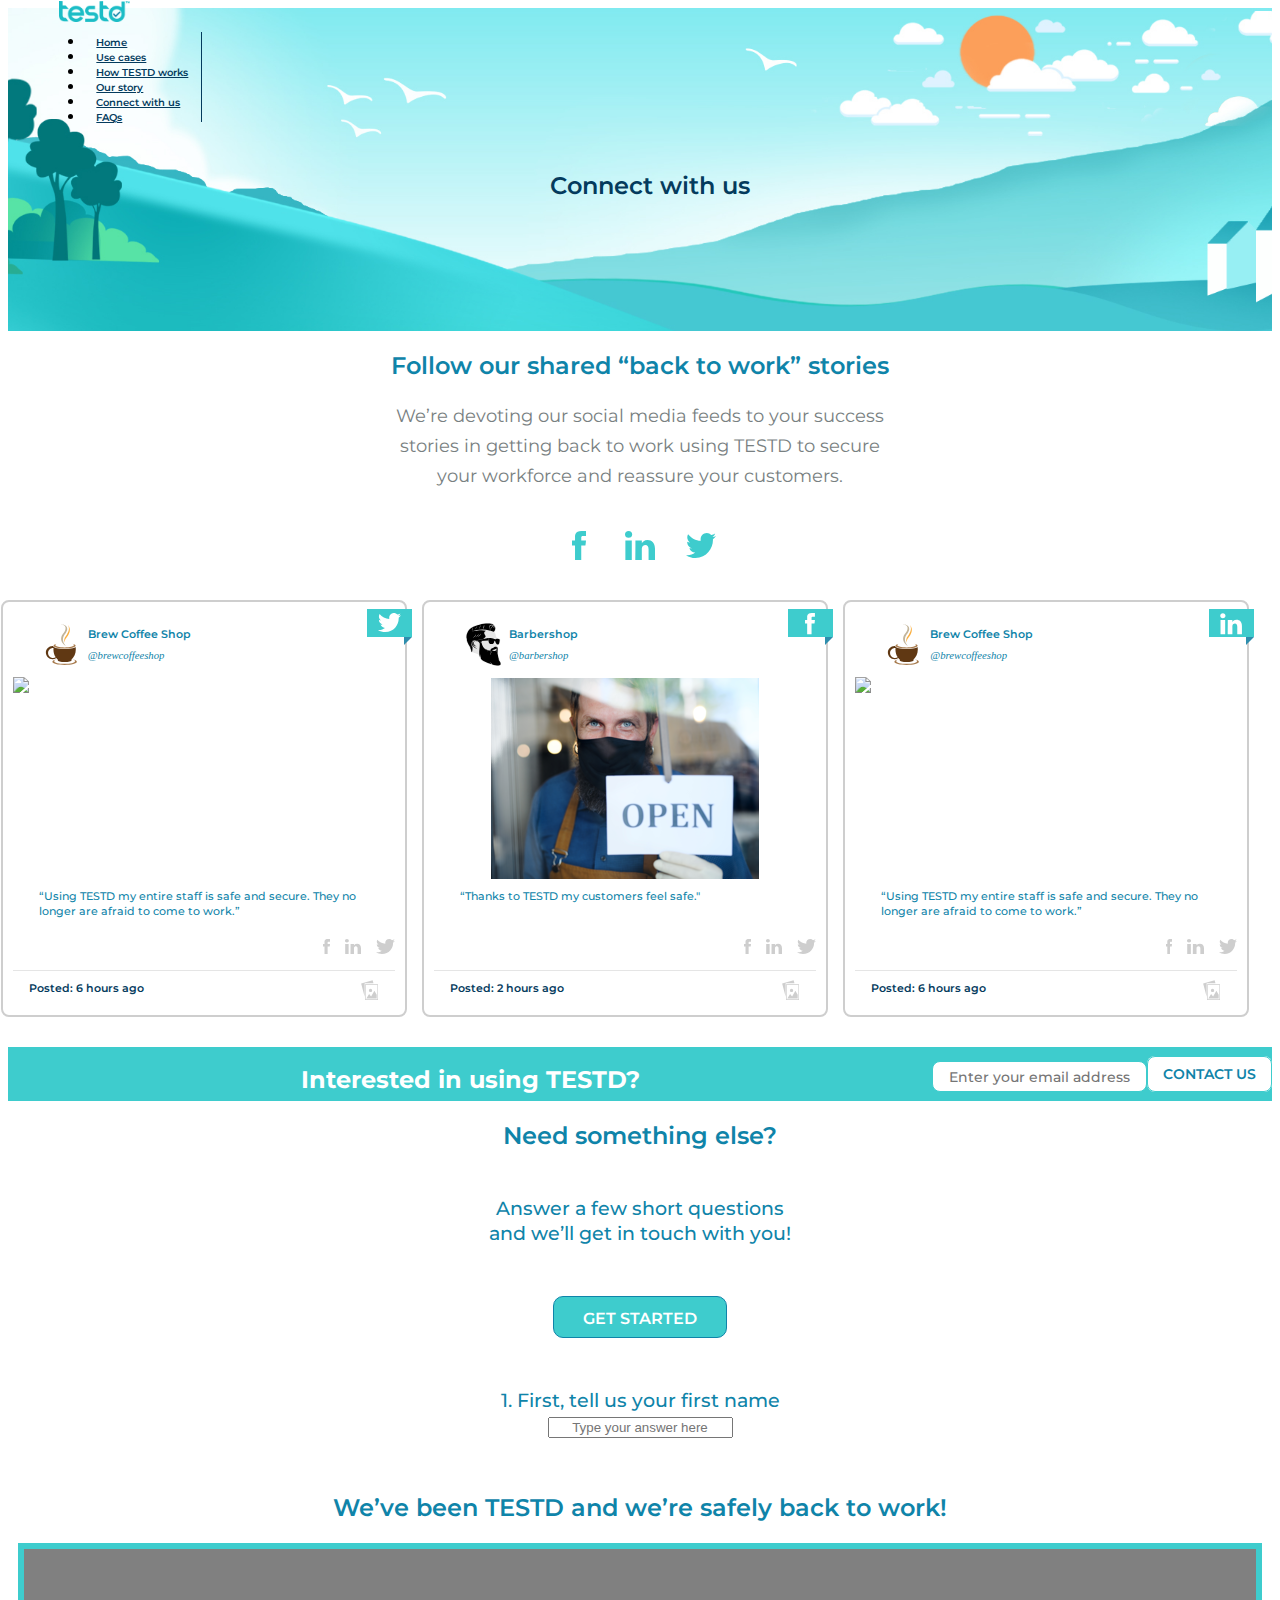
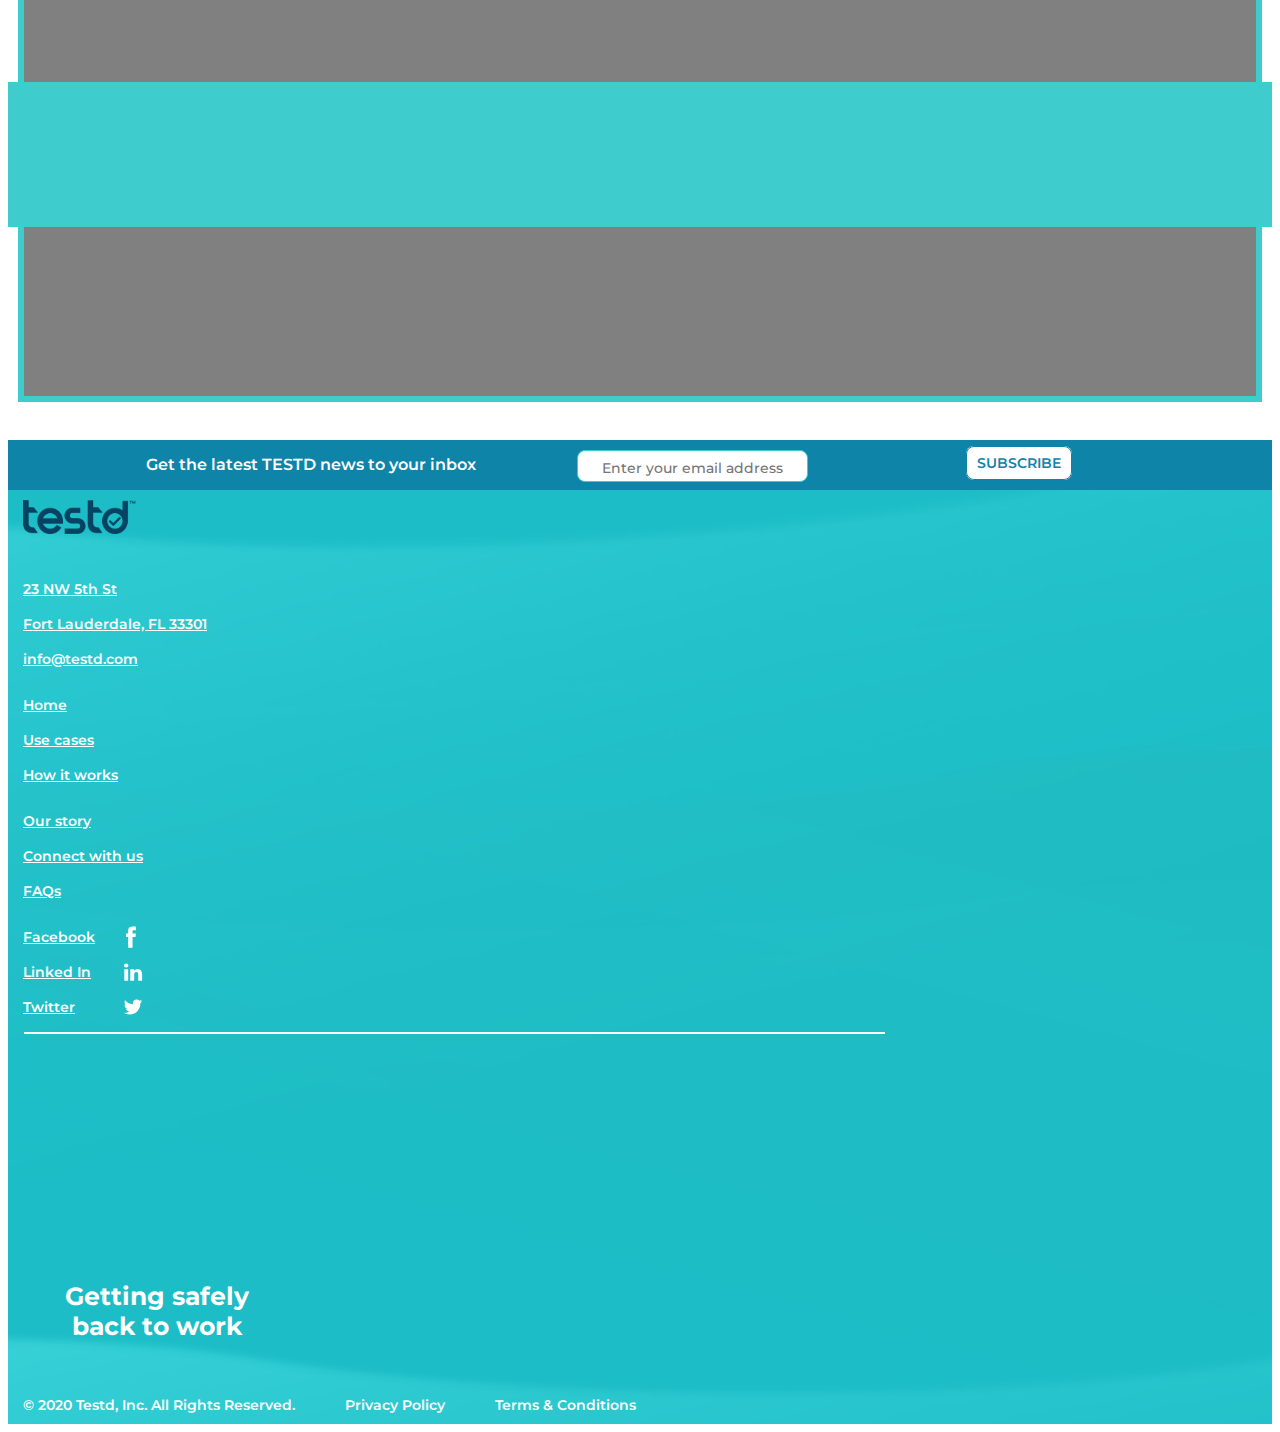
==== commit c60a2bdb: "style update" ====
--- a/connectus.html
+++ b/connectus.html
@@ -15,7 +15,7 @@
     <meta name="language" content="English">
 
     <link rel="alternate icon" class="js-site-favicon" type="image/png" href="asset/image/favicon.png">
-    <title>Testd&trade;</title>
+    <title>COVID at home testing. Reliable, confidential #GetTestd</title>
     <!-- google font -->
     <link href="https://fonts.googleapis.com/css2?family=Montserrat:wght@400;500;600;700;800&display=swap"
         rel="stylesheet">
@@ -44,34 +44,42 @@
                 <div></div>
                 <div></div>
             </button>
-            <div class="navbar-logo"><img src="./asset/image/Logo-skyblue.png" /></div>
+            <div class="navbar-logo"><a href='./'> <img src="./asset/image/Logo-skyblue.png" /></a></div>
 
             <div class="collapse navbar-collapse justify-content-between" id="nav">
                 <ul class="navbar-nav">
+                    <li class="nav-item ">
+                        <a class="nav-link text-light font-weight-bold px-3" href="/">Home
+                            <i class="fas fa-angle-double-right"></i>
+                        </a>
+                    </li>
                     <li class="nav-item">
-                        <a class="nav-link text-light font-weight-bold px-3" href="./">HOME</a>
-                    </li>
-
+                        <a class="nav-link text-light font-weight-bold px-3" href="use_case.html">Use cases
+                            <i class="fas fa-angle-double-right"></i>
+                        </a>
+                    </li>
                     <li class="nav-item">
-                        <a class="nav-link text-light font-weight-bold px-3" href="use_case.html">USE CASES</a>
-                    </li>
-
+                        <a class="nav-link text-light font-weight-bold px-3" href="howitworks.html">How TESTD works
+                            <i class="fas fa-angle-double-right"></i>
+                        </a>
+                    </li>
                     <li class="nav-item">
-                        <a class="nav-link text-light font-weight-bold px-3" href="howitworks.html">HOW IT WORKS</a>
-                    </li>
-
-                    <li class="nav-item">
-                        <a class="nav-link text-light font-weight-bold px-3" href="ourstory.html">OUR STORY</a>
-                    </li>
-
-                    <li class="nav-item">
-                        <a class="nav-link text-light font-weight-bold px-3" href="">CONNECT WITH US</a>
-                    </li>
-
+                        <a class="nav-link text-light font-weight-bold px-3" href="ourstory.html">Our story
+                            <i class="fas fa-angle-double-right"></i>
+                        </a>
+                    </li>
+                    <li class="nav-item active">
+                        <a class="nav-link text-light font-weight-bold px-3" href="#">Connect with us
+                            <i class="fas fa-angle-double-right"></i>
+                        </a>
+                    </li>
                     <li class="nav-item dropdown">
-                        <a class="nav-link text-light font-weight-bold px-3" href="faq.html">FAQS</a>
+                        <a class="nav-link text-light font-weight-bold px-3" href="faq.html">FAQs
+                            <i class="fas fa-angle-double-right"></i>
+                        </a>
                     </li>
                 </ul>
+
             </div>
         </nav>
 
@@ -327,11 +335,21 @@
 
 
     </div>
+
     <div class="section_mapview">
         <div id="map"></div>
         <div class="green-bar"></div>
     </div>
     <footer>
+        <!-- <div class="AW-Form-273870691">a</div>
+        <script type="text/javascript">(function (d, s, id) {
+                var js, fjs = d.getElementsByTagName(s)[0];
+                if (d.getElementById(id)) return;
+                js = d.createElement(s); js.id = id;
+                js.src = "//forms.aweber.com/form/91/273870691.js";
+                fjs.parentNode.insertBefore(js, fjs);
+            }(document, "script", "aweber-wjs-eii7i50rx"));
+        </script> -->
         <div class="subscribe">
             <div class="container">
                 <div class="desc">Get the latest TESTD news to your inbox</div>
@@ -339,8 +357,9 @@
                     <input type="email" id="subscribe_email" placeholder="Enter your email address" />
                 </div>
                 <div class="btn_subscribe">
-                    <a href="#" class=" main_btn">SUBSCRIBE</a>
-                </div>
+                    <a href="#" class="main_btn">SUBSCRIBE</a>
+                </div>
+
             </div>
         </div>
         <div class="container">
@@ -375,16 +394,16 @@
                         </div>
                         <div class="col-md-3 social_panel">
                             <ul>
-                                <li class="social"><a href="#">
+                                <li class="social"><a href="https://www.facebook.com/Testd-110403744002992/">
                                         <img src="asset/image/facebook_white.svg">
                                         <div class="label">Facebook</div>
                                     </a></li>
-                                <li class="social"><a href="#">
+                                <li class="social"><a href="https://www.linkedin.com/company/gettestd/">
                                         <img src="asset/image/linkedIn_white.svg">
                                         <div class="label">Linked In</div>
                                     </a></li>
                                 <li class="social">
-                                    <a href="#">
+                                    <a href="https://twitter.com/gettestd">
                                         <img src="asset/image/twitter_white.svg">
                                         <div class="label">Twitter</div>
                                     </a>
--- a/asset/css/custom.css
+++ b/asset/css/custom.css
@@ -25,7 +25,7 @@
 
 .header .header-text .title,
 .header2 .header-text .title {
-  font-family: "Montserrat";
+  font-family: 'Montserrat';
   font-size: 72px;
   font-weight: 700;
   color: white;
@@ -34,7 +34,7 @@
 
 .header .header-text .description,
 .header2 .header-text .description {
-  font-family: "Montserrat";
+  font-family: 'Montserrat';
   font-size: 29px;
   font-weight: 600;
   color: #043b5d;
@@ -44,7 +44,7 @@
   display: none;
 }
 .text-light {
-  color: #01797d !important;
+  color: #01797d ;
 }
 
 .navbar {
@@ -57,20 +57,23 @@
 }
 
 .navbar-nav .nav-item {
-  border-right: 1px solid #043b5d;
   height: 18px;
 }
 
 .text-light {
   /* height: 18px; */
-  font-family: Montserrat;
+  font-family: 'Montserrat';
   font-size: 12px;
   letter-spacing: 0;
   padding: 0;
 }
 
 .navbar-nav .nav-item:last-child {
-  border-right: 0px solid #043b5d;
+  
+}
+
+.mg-top-20{
+  margin-top:20px;
 }
 
 .bg_yellow {
@@ -102,7 +105,7 @@
   height: 19px;
   width: 126px;
   color: #ffffff;
-  font-family: Montserrat;
+  font-family: 'Montserrat';
   font-size: 15px;
   font-weight: 600;
   letter-spacing: 0;
@@ -115,12 +118,13 @@
   height: 19px;
   width: 126px;
   color: #ffffff;
-  font-family: Montserrat;
+  font-family: 'Montserrat';
   font-size: 15px;
   font-weight: 600;
   letter-spacing: 0;
   line-height: 19px;
   margin-left: 0px;
+  text-decoration: none;
   /* border-color: white;
     background: transparent; */
 }
@@ -168,7 +172,7 @@
 
   .header-text-desktop{
     color: #3ECCCD;
-    font-family: Montserrat;
+    font-family: 'Montserrat';
     font-size: 16px;
     font-weight: 600;
     letter-spacing: 0;
@@ -205,7 +209,7 @@
   .header-text-mobile .title {
     /* height: 20px; */
     color: #3ecccd;
-    font-family: Montserrat;
+    font-family: 'Montserrat';
     font-weight: bold;
     font-size: 17px;
     font-weight: 600;
@@ -219,7 +223,7 @@
     /* height: 22px; */
     /* width: 193px; */
     color: #0f84a9;
-    font-family: Montserrat;
+    font-family: 'Montserrat';
     font-size: 14px;
     font-weight: 600;
     letter-spacing: 0;
@@ -233,11 +237,33 @@
   }
 
 
+  .middleline{
+    
+    width: calc(100% + 30px);
+    margin-left: -15px;
+    background-color: #3ECCCD;
+    text-align: center;
+  }
+
+  .middleline  h2 {
+    padding-bottom: 0.5rem;
+    padding-top: 0.5rem;
+    font-size: 16px;
+   } 
+   
+   .middleline h2 span {    
+    color: #fff;
+    font-family: 'Montserrat';
+    font-size: 16px;
+    font-weight: 600;
+    letter-spacing: 0;
+    line-height: 18px;       
+   }
   .sub_header {
     /* height: 32px; */
     /* width: 375px; */
     /* color: #3ECCCD;
-    font-family: Montserrat;
+    font-family: 'Montserrat';
     font-size: 16px;
     font-weight: 600;
     letter-spacing: 0;
@@ -247,7 +273,7 @@
 
     width: calc(100% + 30px);
     color: #fff;
-    font-family: Montserrat;
+    font-family: 'Montserrat';
     font-size: 16px;
     font-weight: 600;
     letter-spacing: 0;
@@ -263,7 +289,7 @@
   .sub_header1 {
     width: calc(100% + 30px);
     color: #fff;
-    font-family: Montserrat;
+    font-family: 'Montserrat';
     font-size: 13px;
     font-weight: 600;
     letter-spacing: 0;
@@ -286,7 +312,7 @@
   .sub_header.mobile{
     display: block;
     color: #0F84A9;
-    font-family: Montserrat;
+    font-family: 'Montserrat';
     font-size: 16px;
     font-weight: 600;
     letter-spacing: 0;
@@ -372,7 +398,7 @@
   .list-5 .title {
     /* width: 240px; */
     color: #0f84a9;
-    font-family: Montserrat;
+    font-family: 'Montserrat';
     font-size: 10px;
     font-weight: 500;
     letter-spacing: 0;
@@ -409,9 +435,9 @@
 
   .list-4 .item .title {
     /* height: 30px; */
-    /* width: 107px; */
-    color: #0f84a9;
-    font-family: Montserrat;
+    width: 104%;
+    color: #0f84a9;
+    font-family: 'Montserrat';
     font-size: 15px;
     font-weight: 600;
     letter-spacing: 0;
@@ -423,17 +449,18 @@
   .list-4 .item .desc {
     /* height: 45px; */
     color: #788081;
-    font-family: Montserrat;
+    font-family: 'Montserrat';
     font-size: 13px;
     letter-spacing: 0;
     line-height: 16px;
     text-align: center;
+    font-weight: 600;
     margin: 0 auto;
   }
 
   .list-4 .item .desc span {
     color: #0f84a9;
-    font-family: Montserrat;
+    font-family: 'Montserrat';
     font-weight: 600;
   }
 
@@ -472,7 +499,7 @@
   .list-6 .item .title {
     margin: 8px auto 10px;
     color: #0f84a9;
-    font-family: Montserrat;
+    font-family: 'Montserrat';
     font-size: 18px;
     font-weight: 600;
     letter-spacing: 0;
@@ -483,7 +510,7 @@
   .list-6 .item .desc {
     width: 145px;
     color: #788081;
-    font-family: Montserrat;
+    font-family: 'Montserrat';
     font-size: 15px;
     letter-spacing: 0;
     line-height: 22px;
@@ -514,7 +541,7 @@
     height: initial;
     /* width: 220px; */
     color: #0f84a9;
-    font-family: Montserrat;
+    font-family: 'Montserrat';
     font-size: 8px;
     font-weight: bold;
     letter-spacing: 0;
@@ -536,6 +563,7 @@
     width: 230px;
     position: relative;
     z-index: 10;
+    border: solid 3px #3ecccd;
   }
 
   .section_video .green-bar {
@@ -573,7 +601,7 @@
 
   .sub_desc {
     color: #788081;
-    font-family: Montserrat;
+    font-family: 'Montserrat';
     font-size: 12px;
     letter-spacing: 0;
     line-height: 17px;
@@ -590,7 +618,7 @@
   .sub_header2 {
     width: 280px;
     color: #0f84a9;
-    font-family: Montserrat;
+    font-family: 'Montserrat';
     font-size: 14px;
     font-weight: 500;
     letter-spacing: 0;
@@ -616,21 +644,24 @@
   }
 
   a.main_btn {
-    font-size: 13px;
+    font-size: 12px;
     font-weight: 600;
     letter-spacing: 0;
     line-height: 15px;
-    padding: 5px 15px;
+    padding: 4px 10px;
     background: #3ecccd;
     border: solid #0f84a9 1px;
+    text-decoration: none;
+    border-radius:5px;
   }
 
   a.main_btn:hover {
-    font-size: 10.72px;
-    font-weight: 600;
-    letter-spacing: 0;
-    line-height: 13px;
-    padding: 5px 10px;
+    font-size: 12px;
+    font-weight: 600;
+    letter-spacing: 0;
+    line-height: 15px;
+    padding: 4px 10px;
+    text-decoration: none;
   }
 
   /* footer .content {
@@ -648,7 +679,7 @@
 
   footer .subscribe .desc {
     color: #ffffff;
-    font-family: Montserrat;
+    font-family: 'Montserrat';
     font-size: 16px;
     font-weight: 600;
     letter-spacing: 0;
@@ -673,7 +704,7 @@
     height: 26px;
     width: 210px;
     color: #000000;
-    font-family: Montserrat;
+    font-family: 'Montserrat';
     font-size: 15px;
     font-weight: 500;
     letter-spacing: 0;
@@ -704,7 +735,7 @@
     height: 19px;
     width: 126px;
     color: #0f84a9;
-    font-family: Montserrat;
+    font-family: 'Montserrat';
     font-size: 15px;
     font-weight: 600;
     letter-spacing: 0;
@@ -717,7 +748,7 @@
     height: 19px;
     width: 126px;
     color: #ffffff;
-    font-family: Montserrat;
+    font-family: 'Montserrat';
     font-size: 15px;
     font-weight: 600;
     letter-spacing: 0;
@@ -750,7 +781,7 @@
   footer .social .label {
     width: 100px;
     color: #ffffff;
-    font-family: Montserrat;
+    font-family: 'Montserrat';
     font-size: 11px;
     font-weight: 600;
     letter-spacing: 0;
@@ -787,7 +818,7 @@
     height: 80px;
     width: 267px;
     color: #ffffff;
-    font-family: Montserrat;
+    font-family: 'Montserrat';
     font-size: 35px;
     font-weight: bold;
     letter-spacing: 0;
@@ -804,7 +835,7 @@
   }
   footer .copyright div {
     color: #ffffff;
-    font-family: Montserrat;
+    font-family: 'Montserrat';
     font-size: 9px;
     font-weight: 600;
     letter-spacing: 0;
@@ -826,7 +857,7 @@
   }
   footer .container {
     /* margin: 30px auto; */
-    font-family: "Montserrat";
+    font-family: 'Montserrat';
     padding: 10px 15px !important;
     text-align: center;
   }
@@ -916,34 +947,69 @@
   }
   .navbar-nav .nav-item {
     border-bottom: solid white 1px;
-    width: 200px;
-  }
+    width: 100vw;
+    background: #fff;
+    height: auto;
+    border-bottom: solid 1px #11BDC6;
+  }
+
+  .navbar-nav .nav-item.active {
+    color:#fff !important;
+    background: #3ECCCD;    
+  }
+
+  
+  .navbar-nav .nav-item.active .text-light{
+    color:#fff !important;
+  }
+
+ .navbar-nav .nav-item .text-light svg{
+    color:#adb5bd ;
+    margin-right:20px;
+  }
+
+  .navbar-nav .nav-item.active .text-light svg{
+    color:#fff ;
+  }
+
+  .navbar-nav .nav-item:first-child {
+    border-top: solid 1px #11BDC6
+  }
+
   .navbar-nav .nav-item:last-child {
-    border-bottom: solid white 0px;
+    /* border-bottom: solid white 0px; */
   }
   .navbar-collapse {
     position: relative;
   }
   .navbar-nav {
     position: absolute;
-    left: -15px;
-    top: 20px;
+    left: -16px;
+    top: 8px;
     z-index: 10;
   }
-  .text-light {
-    color: #01797d !important;
-    width: 200px;
-    background: #84ebf0;
+  .text-light {    
+    width: 100vw;    
+    color: #CECECE !important;
+    font-family: 'Montserrat';
+    font-size: 15px;
+    font-weight: 600;
+    letter-spacing: 0;
+    line-height: 19px;
+    display: flex;
+    justify-content: space-between;
+    align-items: center;
+    padding: 10px;
   }
 
   .text-light:hover {
     color: white !important;
-    background: #01797d;
+    background: rgba(62,204,205,1);
   }
 
   .text-light:active {
     color: white !important;
-    background: #01797d;
+    background:rgba(62,204,205,1);
   }
 
   .navbar-brand{
@@ -968,7 +1034,7 @@
     width: 100%;
     text-align: center;
     color: #788081;
-    font-family: "Montserrat";
+    font-family: 'Montserrat';
     font-size: 14px;
     padding: 50px 15px 20px;
     position: relative;
@@ -1088,7 +1154,7 @@
   }
   .ideal_container .ideal {
     text-align: center;
-    font-family: "Montserrat";
+    font-family: 'Montserrat';
     color: white;
     padding: 100px 0 10px;
   }
@@ -1110,7 +1176,7 @@
     width: 100%;
     text-align: center;
     color: #788081;
-    font-family: "Montserrat";
+    font-family: 'Montserrat';
     font-size: 14px;
     padding: 30px 15px 100px;
     position: relative;
@@ -1177,7 +1243,7 @@
     margin: 0px auto 0px;
     text-align: center;
     color: #043b5d;
-    font-family: Montserrat;
+    font-family: 'Montserrat';
     font-size: 15px;
     font-weight: 600;
     letter-spacing: 0;
@@ -1188,7 +1254,7 @@
 
   .sub_header_left {
     background: #3ECCCD;
-    font-family: Montserrat;
+    font-family: 'Montserrat';
     font-size: 16px;
     font-weight: 600;
     letter-spacing: 0;
@@ -1200,7 +1266,7 @@
     padding: 10px;
     color: #fff;
     /* color: #0f84a9;
-    font-family: Montserrat;
+    font-family: 'Montserrat';
     font-size: 16px;
     font-weight: 600;
     letter-spacing: 0;
@@ -1246,16 +1312,23 @@
     border-right-width: 15px;
     position: relative;
     margin-left: 10px;
-    margin-bottom: 30px;
+    margin-bottom: 0px;
   }
 
   .num_card.right_ {
     float: inherit;
   }
 
+  .card_footer{
+    margin-left: 10px;
+    color: #0f84a9;
+    font-weight: 600;
+    text-transform: uppercase;
+  }
+
   .num_card p {
-    color: #0f84a9;
-    font-family: Montserrat;
+    color: #fff;
+    font-family: 'Montserrat';
     font-size: 15px;
     font-weight: 600;
     letter-spacing: 0;
@@ -1267,7 +1340,7 @@
     margin: 0px 20px 10px;
     transform: rotate(360deg);
     color: #0f84a9;
-    font-family: Montserrat;
+    font-family: 'Montserrat';
     font-size: 12px;
     letter-spacing: 0;
     line-height: 17px;
@@ -1288,7 +1361,7 @@
     color:#fff;
   }
   .num_card .num_pad p {
-    font-family: Univers;
+    font-family: 'Montserrat';
     font-size: 20px;
     letter-spacing: 0;
     line-height: 20px;
@@ -1325,7 +1398,7 @@
   .section_contact_green .title {
     color: #ffffff;
     background-color: #3ecccd;
-    font-family: Montserrat;
+    font-family: 'Montserrat';
     font-size: 16px;
     font-weight: 600;
     letter-spacing: 0;
@@ -1350,15 +1423,15 @@
   }
 
   .section_contact_green .contact_email input {
-    height: 13px;
-    width: 145px;
+    height: 18px;
+    width: 160px;
     border: none;
     /* 1px solid #3ecccd; */
     border-radius: 5px;
     background-color: #ffffff;
     box-sizing: border-box;
 
-    font-family: Montserrat;
+    font-family: 'Montserrat';
     font-size: 12px;
     font-weight: 500;
     letter-spacing: 0;
@@ -1377,12 +1450,13 @@
     border-radius: 10px;
     background-color: #3ecccd;
     color: #ffffff;
-    font-family: Montserrat;
+    font-family: 'Montserrat';
     font-size: 10.28px;
     font-weight: 600;
     letter-spacing: 0;
     line-height: 13px;
     padding: 5px 10px;
+    text-decoration: none;
   }
   a.main_btn_2:hover {
     text-decoration: none;
@@ -1398,7 +1472,7 @@
     background-color: #ffffff;
     padding: 8px 11px;
     color: #0f84a9;
-    font-family: Montserrat;
+    font-family: 'Montserrat';
     font-size: 10.28px;
     font-weight: 600;
     letter-spacing: 0;
@@ -1413,7 +1487,7 @@
     background-color: #3ecccd;
     padding: 8px 11px;
     color: #0f84a9;
-    font-family: Montserrat;    
+    font-family: 'Montserrat';    
     font-weight: 600;
     letter-spacing: 0;
     text-decoration: none;    
@@ -1439,7 +1513,7 @@
     background: #fdca21;
     font-weight: 700;
     color: #fff;
-    font-family: Montserrat;
+    font-family: 'Montserrat';
     font-size: 15px;
     letter-spacing: 0;
     line-height: 19px;
@@ -1485,15 +1559,18 @@
   }
 
   .test_item .title {
-    margin: 10px auto 15px;
-    color: #0f84a9;
-    font-family: Montserrat;
+    margin: 0px auto 15px;
+    color: #0f84a9;
+    font-family: 'Montserrat';
     font-size: 13px;
     font-weight: 500;
     letter-spacing: 0;
     line-height: 18px;
-    margin: 15px auto;
-    text-align: center;
+    text-align: center;
+  }
+
+  .test_item .title.mg-top-20 {
+    margin-top:15px;
   }
 
   /* our story */
@@ -1520,7 +1597,7 @@
   }
 
   .manager_team .item .image {
-    height: 170px;
+    height: 150px;
     text-align: center;
     width: 100%;
     position: relative;
@@ -1542,14 +1619,15 @@
   }
 
   .manager_team .item .title {
-    margin: 10px auto 10px;
-    color: #0f84a9;
-    font-family: Montserrat;
+    margin: 0px auto 10px;
+    color: #0f84a9;
+    font-family: 'Montserrat';
     font-size: 10.72px;
     font-weight: 400;
     letter-spacing: 0;
     line-height: 13px;
     text-align: center;
+    width:105%;
   }
 
   .manager_team .item .title p {
@@ -1572,7 +1650,7 @@
     border-radius: 10px;
     background-color: #3ecccd;
     color: #ffffff;
-    font-family: Montserrat;
+    font-family: 'Montserrat';
     font-size: 10.28px;
     font-weight: 600;
     letter-spacing: 0;
@@ -1697,7 +1775,7 @@
   .post_pannel .head .info .title {
     /* margin: 15px auto 20px; */
     color: #0f84a9;
-    font-family: Montserrat;
+    font-family: 'Montserrat';
     font-size: 13.28px;
     font-weight: 600;
     letter-spacing: 0;
@@ -1789,7 +1867,7 @@
 
   .post_pannel .desc {
     color: #0f84a9;
-    font-family: Montserrat;
+    font-family: 'Montserrat';
     font-size: 13.28px;
     font-weight: 500;
     letter-spacing: 0;
@@ -1831,7 +1909,7 @@
 
   .post_pannel .foot .post_time {
     color: #043b5d;
-    font-family: Montserrat;
+    font-family: 'Montserrat';
     font-size: 13.28px;
     font-weight: 600;
     letter-spacing: 0;
@@ -1871,7 +1949,7 @@
 
   #faq_accordion .card-header .btn-link {
     color: #0f84a9;
-    font-family: Montserrat;
+    font-family: 'Montserrat';
     font-size: 11px;
     font-weight: 600;
     letter-spacing: 0;
@@ -1936,7 +2014,7 @@
 
   #faq_accordion .card-body {
     color: #0f84a9;
-    font-family: Montserrat;
+    font-family: 'Montserrat';
     font-size: 11px;
     letter-spacing: 0;
     line-height: 12px;
@@ -2025,7 +2103,7 @@
     width: 100%;
     text-align: center;
     color: #788081;
-    font-family: "Montserrat";
+    font-family: 'Montserrat';
     font-size: 14px;
     padding: 50px 15px 20px;
     position: relative;
@@ -2145,7 +2223,7 @@
   }
   .ideal_container .ideal {
     text-align: center;
-    font-family: "Montserrat";
+    font-family: 'Montserrat';
     color: white;
     padding: 100px 0 10px;
   }
@@ -2167,7 +2245,7 @@
     width: 100%;
     text-align: center;
     color: #788081;
-    font-family: "Montserrat";
+    font-family: 'Montserrat';
     font-size: 14px;
     padding: 30px 15px 100px;
     position: relative;
@@ -2237,7 +2315,7 @@
     margin: 22px auto 0px;
     text-align: center;
     color: #043b5d;
-    font-family: Montserrat;
+    font-family: 'Montserrat';
     font-size: 10.72px;
     font-weight: 600;
     letter-spacing: 0;
@@ -2246,7 +2324,7 @@
 
   .sub_header_left {
     color: #0f84a9;
-    font-family: Montserrat;
+    font-family: 'Montserrat';
     font-size: 13.72px;
     font-weight: 600;
     letter-spacing: 0;
@@ -2270,7 +2348,7 @@
 
   .num_card p {
     color: #0f84a9;
-    font-family: Montserrat;
+    font-family: 'Montserrat';
     font-size: 12px;
     font-weight: 600;
     letter-spacing: 0;
@@ -2282,7 +2360,7 @@
     margin: 0px 20px 10px;
     transform: rotate(360deg);
     color: #0f84a9;
-    font-family: Montserrat;
+    font-family: 'Montserrat';
     font-size: 8px;
     letter-spacing: 0;
     line-height: 10px;
@@ -2302,7 +2380,7 @@
     background-color: #fdca21;
   }
   .num_card .num_pad p {
-    font-family: Univers;
+    font-family: 'Montserrat';
     font-size: 20px;
     letter-spacing: 0;
     line-height: 20px;
@@ -2337,7 +2415,7 @@
 
   .section_contact_green .title {
     color: #ffffff;
-    font-family: Montserrat;
+    font-family: 'Montserrat';
     font-size: 16px;
     font-weight: bold;
     letter-spacing: 0;
@@ -2368,7 +2446,7 @@
     background-color: #ffffff;
     box-sizing: border-box;
 
-    font-family: Montserrat;
+    font-family: 'Montserrat';
     font-size: 10px;
     font-weight: 500;
     letter-spacing: 0;
@@ -2392,12 +2470,13 @@
       width: 121px; */
     color: #0f84a9;
     /* color: #ffffff; */
-    font-family: Montserrat;
+    font-family: 'Montserrat';
     font-size: 10.28px;
     font-weight: 600;
     letter-spacing: 0;
     line-height: 13px;
     text-align: center;
+    text-decoration: none;
   }
 
   a.main_btn_2:hover {
@@ -2409,7 +2488,7 @@
     background-color: #3ecccd;
     padding: 8px 15px;
     color: #0f84a9;
-    font-family: Montserrat;
+    font-family: 'Montserrat';
     font-size: 18px;
     font-weight: 600;
     letter-spacing: 0;
@@ -2440,7 +2519,7 @@
     background: #fdca21;
     font-weight: 700;
     color: #fff;
-    font-family: Montserrat;
+    font-family: 'Montserrat';
     font-size: 15px;
     letter-spacing: 0;
     line-height: 19px;
@@ -2488,7 +2567,7 @@
   .test_item .title {
     margin: 10px auto 15px;
     color: #0f84a9;
-    font-family: Montserrat;
+    font-family: 'Montserrat';
     font-size: 10.72px;
     font-weight: 500;
     letter-spacing: 0;
@@ -2553,7 +2632,7 @@
   .manager_team .item .title {
     margin: 10px auto 10px;
     color: #0f84a9;
-    font-family: Montserrat;
+    font-family: 'Montserrat';
     font-size: 10.72px;
     font-weight: 400;
     letter-spacing: 0;
@@ -2581,7 +2660,7 @@
     border-radius: 10px;
     background-color: #3ecccd;
     color: #ffffff;
-    font-family: Montserrat;
+    font-family: 'Montserrat';
     font-size: 10.28px;
     font-weight: 600;
     letter-spacing: 0;
@@ -2706,7 +2785,7 @@
   .post_pannel .head .info .title {
     /* margin: 15px auto 20px; */
     color: #0f84a9;
-    font-family: Montserrat;
+    font-family: 'Montserrat';
     font-size: 10px;
     font-weight: 600;
     letter-spacing: 0;
@@ -2798,7 +2877,7 @@
 
   .post_pannel .desc {
     color: #0f84a9;
-    font-family: Montserrat;
+    font-family: 'Montserrat';
     font-size: 13.28px;
     font-weight: 500;
     letter-spacing: 0;
@@ -2840,7 +2919,7 @@
 
   .post_pannel .foot .post_time {
     color: #043b5d;
-    font-family: Montserrat;
+    font-family: 'Montserrat';
     font-size: 10px;
     font-weight: 600;
     letter-spacing: 0;
@@ -2880,7 +2959,7 @@
 
   #faq_accordion .card-header .btn-link {
     color: #0f84a9;
-    font-family: Montserrat;
+    font-family: 'Montserrat';
     font-size: 8.4px;
     font-weight: 600;
     letter-spacing: 0;
@@ -2944,7 +3023,7 @@
 
   #faq_accordion .card-body {
     color: #0f84a9;
-    font-family: Montserrat;
+    font-family: 'Montserrat';
     font-size: 8px;
     letter-spacing: 0;
     line-height: 12px;
@@ -2959,7 +3038,7 @@
   }
   footer .container {
     /* margin: 30px auto; */
-    font-family: "Montserrat";
+    font-family: 'Montserrat';
     padding: 40px 0;
   }
   footer .content {
@@ -3025,7 +3104,7 @@
 
   footer .subscribe .desc {
     color: #ffffff;
-    font-family: Montserrat;
+    font-family: 'Montserrat';
     font-size: 13px;
     font-weight: 600;
     letter-spacing: 0;
@@ -3050,7 +3129,7 @@
     height: 26px;
     width: 210px;
     color: #000000;
-    font-family: Montserrat;
+    font-family: 'Montserrat';
     font-size: 11px;
     font-weight: 500;
     letter-spacing: 0;
@@ -3081,7 +3160,7 @@
     height: 19px;
     width: 126px;
     color: #0f84a9;
-    font-family: Montserrat;
+    font-family: 'Montserrat';
     font-size: 15px;
     font-weight: 600;
     letter-spacing: 0;
@@ -3094,7 +3173,7 @@
     height: 19px;
     width: 126px;
     color: #ffffff;
-    font-family: Montserrat;
+    font-family: 'Montserrat';
     font-size: 15px;
     font-weight: 600;
     letter-spacing: 0;
@@ -3127,7 +3206,7 @@
   footer .social .label {
     width: 100px;
     color: #ffffff;
-    font-family: Montserrat;
+    font-family: 'Montserrat';
     font-size: 10px;
     font-weight: 600;
     letter-spacing: 0;
@@ -3164,7 +3243,7 @@
     height: 80px;
     width: 267px;
     color: #ffffff;
-    font-family: Montserrat;
+    font-family: 'Montserrat';
     font-size: 35px;
     font-weight: bold;
     letter-spacing: 0;
@@ -3181,7 +3260,7 @@
   }
   footer .copyright div {
     color: #ffffff;
-    font-family: Montserrat;
+    font-family: 'Montserrat';
     font-size: 8px;
     font-weight: 600;
     letter-spacing: 0;
@@ -3203,7 +3282,7 @@
   }
   footer .container {
     /* margin: 30px auto; */
-    font-family: "Montserrat";
+    font-family: 'Montserrat';
     padding: 10px 15px !important;
     text-align: center;
   }
@@ -3259,7 +3338,7 @@
     height: 20px;
     width: 205px;
     color: #3ecccd;
-    font-family: Montserrat;
+    font-family: 'Montserrat';
     font-size: 13.28px;
     font-weight: bold;
     letter-spacing: 0;
@@ -3272,7 +3351,7 @@
     height: 22px;
     width: 193px;
     color: #0f84a9;
-    font-family: Montserrat;
+    font-family: 'Montserrat';
     font-size: 8px;
     font-weight: 600;
     letter-spacing: 0;
@@ -3289,9 +3368,33 @@
     text-align: center;
     margin: 10px auto;
     color: #0f84a9;
-    font-family: Montserrat;
+    font-family: 'Montserrat';
     display:block;
   }
+ 
+   .middleline{
+    margin:25px auto 25px;
+  }
+
+  .middleline  h2 {
+      width: 50%; 
+      text-align: center; 
+      border-bottom: 1px solid #0f84a9; 
+      line-height: 0.1em;
+      margin: 0px auto; 
+   } 
+   
+   .middleline h2 span { 
+      background:#fff; 
+      padding:0 20px;        
+      color: #0f84a9;
+      font-family: 'Montserrat';
+      font-size: 16px;
+      font-weight: 500;
+      letter-spacing: 0;
+      
+   }
+
   .sub_header {
     
     font-size: 10.72px;
@@ -3301,7 +3404,7 @@
     text-align: center;
     margin: 10px auto;
     color: #0f84a9;
-    font-family: Montserrat;
+    font-family: 'Montserrat';
   }
 
   .list-4 .owl-item {
@@ -3374,7 +3477,7 @@
 
   .list-5 .title {
     color: #0f84a9;
-    font-family: Montserrat;
+    font-family: 'Montserrat';
     font-size: 8px;
     font-weight: 500;
     letter-spacing: 0;
@@ -3412,7 +3515,7 @@
   .list-4 .item .title {
     width: 160px;
     color: #0f84a9;
-    font-family: Montserrat;
+    font-family: 'Montserrat';
     font-size: 10px;
     font-weight: 600;
     letter-spacing: 0;
@@ -3423,7 +3526,7 @@
   .list-4 .item .desc {
     width: 100px;
     color: #788081;
-    font-family: Montserrat;
+    font-family: 'Montserrat';
     font-size: 8px;
     letter-spacing: 0;
     line-height: 11px;
@@ -3433,7 +3536,7 @@
 
   .list-4 .item .desc span {
     color: #0f84a9;
-    font-family: Montserrat;
+    font-family: 'Montserrat';
     font-weight: 600;
   }
 
@@ -3472,7 +3575,7 @@
   .list-6 .item .title {
     margin: 8px auto 10px;
     color: #0f84a9;
-    font-family: Montserrat;
+    font-family: 'Montserrat';
     font-size: 13.72px;
     font-weight: 600;
     letter-spacing: 0;
@@ -3483,7 +3586,7 @@
   .list-6 .item .desc {
     width: 105px;
     color: #788081;
-    font-family: Montserrat;
+    font-family: 'Montserrat';
     font-size: 10.28px;
     letter-spacing: 0;
     line-height: 15px;
@@ -3513,7 +3616,7 @@
     height: initial;
     /* width: 220px; */
     color: #0f84a9;
-    font-family: Montserrat;
+    font-family: 'Montserrat';
     font-size: 8px;
     font-weight: bold;
     letter-spacing: 0;
@@ -3571,7 +3674,7 @@
 
   .sub_desc {
     color: #788081;
-    font-family: Montserrat;
+    font-family: 'Montserrat';
     font-size: 9px;
     letter-spacing: 0;
     line-height: 15px;
@@ -3588,7 +3691,7 @@
   .sub_header2 {
     width: 305px;
     color: #0f84a9;
-    font-family: Montserrat;
+    font-family: 'Montserrat';
     font-size: 9px;
     font-weight: 500;
     letter-spacing: 0;
@@ -3621,6 +3724,7 @@
     padding: 5px 10px;
     background: #3ecccd;
     border: solid #0f84a9 1px;
+    text-decoration: none;
   }
 
   a.main_btn:hover {
@@ -3629,12 +3733,12 @@
     letter-spacing: 0;
     line-height: 13px;
     padding: 5px 10px;
+    text-decoration: none;
   }
 }
 
 /* Medium devices (tablets, 768px and up) The navbar toggle appears at this breakpoint */
 @media (min-width: 768px) {
-
   .mobile {
     display: none;
   }
@@ -3642,10 +3746,13 @@
   .desktop {
     display: block;
   }
-  
 
   .header {
     height: 178px;
+  }
+
+  .navbar-nav .nav-item .text-light svg{
+    display: none;
   }
 
   .header .px-3,
@@ -3728,7 +3835,7 @@
 
   .header .header-text .title,
   .header2 .header-text .title {
-    font-family: "Montserrat";
+    font-family: 'Montserrat';
     font-size: 14px;
     font-weight: bold;
     letter-spacing: 0;
@@ -3739,7 +3846,7 @@
   .header .header-text .description,
   .header2 .header-text .description {
     color: #043b5d;
-    font-family: Montserrat;
+    font-family: 'Montserrat';
     font-size: 7.5px;
     font-weight: 600;
     letter-spacing: 0;
@@ -3748,7 +3855,7 @@
 
   .text-light {
     color: #043b5d;
-    font-family: Montserrat;
+    font-family: 'Montserrat';
     font-size: 6px;
     font-weight: 600;
     letter-spacing: 0;
@@ -3757,7 +3864,7 @@
   .header-text-desktop{
     width: 100%;
     color: #0f84a9;
-    font-family: Montserrat;
+    font-family: 'Montserrat';
     font-size: 16px;
     font-weight: 600;
     letter-spacing: 0;
@@ -3769,7 +3876,7 @@
   .sub_header {
     width: 100%;
     color: #0f84a9;
-    font-family: Montserrat;
+    font-family: 'Montserrat';
     font-size: 16px;
     font-weight: 600;
     letter-spacing: 0;
@@ -3780,7 +3887,7 @@
 
   .sub_header2 {
     color: #0f84a9;
-    font-family: Montserrat;
+    font-family: 'Montserrat';
     font-size: 16px;
     font-weight: 500;
     letter-spacing: 0;
@@ -3838,7 +3945,7 @@
 
   .list-4 .item .title {
     color: #0f84a9;
-    font-family: Montserrat;
+    font-family: 'Montserrat';
     font-size: 11px;
     font-weight: 500;
     letter-spacing: 0;
@@ -3849,12 +3956,12 @@
 
   .list-4.review .item .title {
     margin: -20px auto 10px;
-    width: 109%;
+    width: 100%;
   }
 
   .list-4 .item .desc {
     color: #788081;
-    font-family: Montserrat;
+    font-family: 'Montserrat';
     font-size: 11px;
     font-weight: bold;
     letter-spacing: 0;
@@ -3866,7 +3973,7 @@
 
   .list-4 .item .desc span {
     color: #0f84a9;
-    font-family: Montserrat;
+    font-family: 'Montserrat';
     font-weight: 600;
   }
 
@@ -3885,7 +3992,7 @@
   .list-4 .bottom {
     height: initial;
     color: #0f84a9;
-    font-family: Montserrat;
+    font-family: 'Montserrat';
     font-size: 11px;
     font-weight: bold;
     letter-spacing: 0;
@@ -3899,19 +4006,20 @@
     font-weight: 600;
     letter-spacing: 0;
     line-height: 19px;
-    padding: 5px 10px;
+    padding: 12px 25px;
+    background: #fff;
+    color: #3ECCCD;
+    text-decoration: none;
+  }
+
+  a.main_btn:hover {   
+    font-size: 16px;
+    font-weight: 600;
+    letter-spacing: 0;
+    line-height: 19px;
+    padding: 12px 25px;
     background: #3ecccd;
     border: solid #0f84a9 1px;
-  }
-
-  a.main_btn:hover {
-    font-size: 16px;
-    font-weight: 600;
-    letter-spacing: 0;
-    line-height: 19px;
-    padding: 5px 10px;
-    background: #fff;
-    color: #3ecccd;
     text-decoration: none;
   }
 
@@ -3975,7 +4083,7 @@
 
   .sub_desc {
     color: #788081;
-    font-family: Montserrat;
+    font-family: 'Montserrat';
     font-size: 24px;
     font-weight: 400;
     letter-spacing: 0;
@@ -4052,7 +4160,7 @@
   .list-5 .title {
     /* width: 240px; */
     color: #0f84a9;
-    font-family: Montserrat;
+    font-family: 'Montserrat';
     font-size: 13.57px;
     font-weight: 500;
     letter-spacing: 0;
@@ -4088,7 +4196,7 @@
 
   footer .subscribe .desc {
     color: #fff;
-    font-family: Montserrat;
+    font-family: 'Montserrat';
     font-size: 16px;
     font-weight: 600;
     letter-spacing: 0;
@@ -4118,7 +4226,7 @@
     height: 14px;
     width: 165px;
     color: #000000;
-    font-family: Montserrat;
+    font-family: 'Montserrat';
     font-size: 11px;
     font-weight: 500;
     letter-spacing: 0;
@@ -4146,11 +4254,12 @@
     height: 14px;
     width: 84px;
     color: #0f84a9;
-    font-family: Montserrat;
+    font-family: 'Montserrat';
     font-size: 12px;
     font-weight: 600;
     letter-spacing: 0;
     line-height: 15px;
+    text-decoration: none;
   }
 
   footer .subscribe .main {
@@ -4162,12 +4271,13 @@
     height: 19px;
     width: 126px;
     color: #0f84a9;
-    font-family: Montserrat;
+    font-family: 'Montserrat';
     font-size: 15px;
     font-weight: 600;
     letter-spacing: 0;
     line-height: 19px;
     margin-left: 0px;
+    text-decoration: none;
   }
 
   footer .subscribe .main:hover {
@@ -4175,7 +4285,7 @@
     height: 19px;
     width: 126px;
     color: #ffffff;
-    font-family: Montserrat;
+    font-family: 'Montserrat';
     font-size: 15px;
     font-weight: 600;
     letter-spacing: 0;
@@ -4192,7 +4302,7 @@
 
   footer .logo_panel .title {
     color: #ffffff;
-    font-family: Montserrat;
+    font-family: 'Montserrat';
     font-size: 16px;
     font-weight: bold;
     letter-spacing: 0;
@@ -4211,7 +4321,7 @@
     height: 80px;
     width: 267px;
     color: #ffffff;
-    font-family: Montserrat;
+    font-family: 'Montserrat';
     font-size: 35px;
     font-weight: bold;
     letter-spacing: 0;
@@ -4264,7 +4374,7 @@
 
   footer .social .label {
     width: 100px;
-    font-family: Montserrat;
+    font-family: 'Montserrat';
     font-size: 14px;
     font-weight: 600;
     letter-spacing: 0;
@@ -4309,7 +4419,7 @@
   .sub_header_left {
     width: 100%;
     color: #0f84a9;
-    font-family: Montserrat;
+    font-family: 'Montserrat';
     /* font-size: 32px; */
     /* font-weight: 600; */
     /* letter-spacing: 0; */
@@ -4329,14 +4439,22 @@
     border-right-width: 27px;
     position: relative;
     margin-left: 0px;
-    margin-bottom: 50px;
-  }
+    margin-bottom: 0px;
+  }
+
+  .card_footer{
+    color: #0f84a9;
+    font-weight: 600;
+    margin-bottom:40px;
+    text-transform: uppercase;
+  }
+
   .num_card.right_ {
     float: right;
   }
   .num_card p {
     color: #0f84a9;
-    font-family: Montserrat;
+    font-family: 'Montserrat';
     font-size: 16px;
     font-weight: 600;
     letter-spacing: 0;
@@ -4347,7 +4465,7 @@
   .num_card .desc {
     margin: 0px 35px 30px;
     color: #0f84a9;
-    font-family: Montserrat;
+    font-family: 'Montserrat';
     font-size: 12.5px;
     letter-spacing: 0;
     line-height: 18px;
@@ -4368,7 +4486,7 @@
   }
   .num_card .num_pad p {
     color: #ffffff;
-    font-family: ".SF NS Display";
+    font-family: 'Montserrat';
     font-size: 35px;
     letter-spacing: 0;
     line-height: 60px;
@@ -4400,8 +4518,8 @@
     height: 51px;
     width: 429px;
     color: #043b5d;
-    font-family: Montserrat;
-    font-family: "Montserrat";
+    font-family: 'Montserrat';
+    font-family: 'Montserrat';
     font-size: 16px;
     font-weight: 600;
     letter-spacing: 0;
@@ -4451,7 +4569,7 @@
   .list-6 .item .title {
     margin: 8px auto 10px;
     color: #0f84a9;
-    font-family: Montserrat;
+    font-family: 'Montserrat';
     font-size: 18px;
     font-weight: 600;
     letter-spacing: 0;
@@ -4461,7 +4579,7 @@
 
   .list-6 .item .desc {
     color: #788081;
-    font-family: Montserrat;
+    font-family: 'Montserrat';
     font-size: 13.28px;
     font-weight: 500;
     letter-spacing: 0;
@@ -4474,7 +4592,7 @@
 
   .sub_desc {
     color: #788081;
-    font-family: Montserrat;
+    font-family: 'Montserrat';
     font-size: 14px;
     letter-spacing: 0;
     line-height: 20px;
@@ -4499,7 +4617,7 @@
 
   .section_contact_green .title {
     color: #ffffff;
-    font-family: Montserrat;
+    font-family: 'Montserrat';
     font-size: 18px;
     font-weight: bold;
     letter-spacing: 0;
@@ -4520,7 +4638,7 @@
     border-radius: 8px;
     background-color: #ffffff;
     color: #000000;
-    font-family: Montserrat;
+    font-family: 'Montserrat';
     text-align: center;
     font-size: 10px;
     font-weight: 500;
@@ -4540,7 +4658,7 @@
     background-color: #ffffff;
     padding: 4px 7px;
     color: #0f84a9;
-    font-family: Montserrat;
+    font-family: 'Montserrat';
     text-align: right;
     font-size: 11px;
     font-weight: 600;
@@ -4557,7 +4675,7 @@
     background-color: #3ecccd;
     padding: 8px 15px;
     color: #0f84a9;
-    font-family: Montserrat;
+    font-family: 'Montserrat';
     font-size: 18px;
     font-weight: 600;
     letter-spacing: 0;
@@ -4634,7 +4752,7 @@
   .test_item .title {
     margin: 10px auto 10px;
     color: #0f84a9;
-    font-family: Montserrat;
+    font-family: 'Montserrat';
     font-size: 12px;
     font-weight: 500;
     letter-spacing: 0;
@@ -4676,9 +4794,9 @@
   }
 
   .manager_team .item .title {
-    margin: 15px auto 20px;
-    color: #0f84a9;
-    font-family: Montserrat;
+    margin: 10px auto 20px;
+    color: #0f84a9;
+    font-family: 'Montserrat';
     font-size: 13.28px;
     font-weight: 400;
     letter-spacing: 0;
@@ -4703,13 +4821,14 @@
     border-radius: 10px;
     background-color: #3ecccd;
     color: #ffffff;
-    font-family: Montserrat;
+    font-family: 'Montserrat';
 
     font-size: 16px;
     font-weight: 600;
     letter-spacing: 0;
     line-height: 19px;
     padding: 9px 13px;
+    text-decoration: none;
   }
   a.btn_green:hover {
     text-decoration: none;
@@ -4823,7 +4942,7 @@
 
   .post_pannel .head .info .title {
     color: #0f84a9;
-    font-family: Montserrat;
+    font-family: 'Montserrat';
     font-size: 10.72px;
     font-weight: 600;
     letter-spacing: 0;
@@ -4916,7 +5035,7 @@
 
   .post_pannel .desc {
     color: #0f84a9;
-    font-family: Montserrat;
+    font-family: 'Montserrat';
     font-size: 11px;
     font-weight: 500;
     letter-spacing: 0;
@@ -4959,7 +5078,7 @@
 
   .post_pannel .foot .post_time {
     color: #043b5d;
-    font-family: Montserrat;
+    font-family: 'Montserrat';
     font-size: 10.72px;
     font-weight: 600;
     letter-spacing: 0;
@@ -4988,7 +5107,7 @@
 
   #faq_accordion .card-header .btn-link {
     color: #0f84a9;
-    font-family: Montserrat;
+    font-family: 'Montserrat';
     font-size: 14px;
     font-weight: 600;
     letter-spacing: 0;
@@ -5052,7 +5171,7 @@
 
   #faq_accordion .card-body {
     color: #0f84a9;
-    font-family: Montserrat;
+    font-family: 'Montserrat';
     font-size: 11px;
     letter-spacing: 0;
     line-height: 15px;
@@ -5082,7 +5201,7 @@
     height: 51px;
     width: 429px;
     color: #043b5d;
-    font-family: Montserrat;
+    font-family: 'Montserrat';
     font-size: 24px;
     font-weight: 600;
     letter-spacing: 0;
@@ -5096,7 +5215,7 @@
   .text-light {
     height: 15px;
     color: #043b5d !important;
-    font-family: Montserrat;
+    font-family: 'Montserrat';
     font-size: 10px;
     font-weight: 600;
     letter-spacing: 0;
@@ -5111,7 +5230,7 @@
 
   .header .header-text .title,
   .header2 .header-text .title {
-    font-family: "Montserrat";
+    font-family: 'Montserrat';
     font-size: 28px;
     font-weight: bold;
     letter-spacing: 0;
@@ -5121,7 +5240,7 @@
   .header .header-text .description,
   .header2 .header-text .description {
     color: #043b5d;
-    font-family: Montserrat;
+    font-family: 'Montserrat';
     font-size: 13.28px;
     font-weight: 600;
     letter-spacing: 0;
@@ -5138,7 +5257,7 @@
     height: 19px;
     width: 126px;
     color: #ffffff;
-    font-family: Montserrat;
+    font-family: 'Montserrat';
     font-size: 15px;
     font-weight: 600;
     letter-spacing: 0;
@@ -5152,7 +5271,7 @@
     height: 19px;
     width: 126px;
     color: #ffffff;
-    font-family: Montserrat;
+    font-family: 'Montserrat';
     font-size: 15px;
     font-weight: 600;
     letter-spacing: 0;
@@ -5193,7 +5312,7 @@
     width: 71px;
   }
 
-  a.main_btn {
+  /* a.main_btn {
     background: #3ecccd;
     border: solid #0f84a9 2px;
     border-radius: 8px;
@@ -5202,66 +5321,46 @@
     height: 19px;
     width: 126px;
     color: #ffffff;
-    font-family: Montserrat;
+    font-family: 'Montserrat';
     font-size: 15px;
-    font-weight: 600;
-    letter-spacing: 0;
-    line-height: 19px;
-    margin-left: 0px;
-  }
-
-  footer .footer_logo {
-    width: 113px;
-  }
-
-  a.main_btn:hover {
-    padding: 8px 15px;
-    height: 19px;
-    width: 126px;
-    color: #1c6c89;
-    font-family: Montserrat;
-    font-size: 15px;
-    font-weight: 600;
-    letter-spacing: 0;
-    line-height: 19px;
-    margin-left: 0px;
-  }
-  /* a.main_btn {
-    background: #1c6c89;
-    border: solid #093c58 2px;
-    border-radius: 8px;
-    padding: 8px 15px;
-    font-size: 18px;
-    height: 19px;
-    width: 126px;
-    color: #ffffff;
-    font-family: Montserrat;
-    font-size: 15.11px;
-    font-weight: 600;
-    letter-spacing: 0;
-    line-height: 19px;
-    margin-left: 0px;
-  }
-
-  a.main_btn:hover {
-    padding: 8px 15px;
-    height: 19px;
-    width: 126px;
-    color: #1c6c89;
-    font-family: Montserrat;
-    font-size: 15.11px;
     font-weight: 600;
     letter-spacing: 0;
     line-height: 19px;
     margin-left: 0px;
   } */
+  a.main_btn {
+    font-size: 18px;
+    font-weight: 600;
+    letter-spacing: 0;
+    line-height: 22px;
+    padding: 12px 25px;
+    background: #fff;
+    color: #3ECCCD;
+    text-decoration: none;
+  }
+
+  a.main_btn:hover {   
+    font-size: 18px;
+    font-weight: 600;
+    letter-spacing: 0;
+    line-height: 22px;
+    padding: 12px 25px;
+    background: #3ecccd;
+    border: solid #0f84a9 1px;
+    text-decoration: none;
+  }
+  footer .footer_logo {
+    width: 113px;
+  }
+
+  
   .navbar {
     padding: 0px auto;
   }
 
   .header-text-desktop{
     color: #0f84a9;
-    font-family: Montserrat;
+    font-family: 'Montserrat';
     font-size: 24px;
     font-weight: 600;
     letter-spacing: 0;
@@ -5270,11 +5369,34 @@
     margin: 15px auto;
   }
   
+  .middleline{
+    margin:25px auto 25px;
+  }
+
+  .middleline  h2 {
+      width: 50%; 
+      text-align: center; 
+      border-bottom: 1px solid #0f84a9; 
+      line-height: 0.1em;
+      margin: 0px auto; 
+   } 
+   
+   .middleline h2 span { 
+      background:#fff; 
+      padding:0 20px;        
+      color: #0f84a9;
+      font-family: 'Montserrat';
+      font-size: 24px;
+      font-weight: 500;
+      letter-spacing: 0;
+      
+   }
+
   .sub_header {
     /* height: 108px; */
     /* width: 1388px; */
     color: #0f84a9;
-    font-family: Montserrat;
+    font-family: 'Montserrat';
     font-size: 24px;
     font-weight: 600;
     letter-spacing: 0;
@@ -5286,7 +5408,7 @@
   .sub_header2 {
     width: 780px;
     color: #0f84a9;
-    font-family: Montserrat;
+    font-family: 'Montserrat';
     font-size: 18.72px;
     font-weight: 500;
     letter-spacing: 0;
@@ -5307,7 +5429,7 @@
     height: 14px;
     width: 84px;
     color: #0f84a9;
-    font-family: Montserrat;
+    font-family: 'Montserrat';
     font-size: 14px;
     font-weight: 600;
     letter-spacing: 0;
@@ -5329,7 +5451,7 @@
     height: initial;
     width: 400px;
     color: #0f84a9;
-    font-family: Montserrat;
+    font-family: 'Montserrat';
     font-size: 18px;
     font-weight: 500;
     letter-spacing: 0;
@@ -5344,7 +5466,7 @@
     height: initial;
     width: 180px;
     color: gray;
-    font-family: Montserrat;
+    font-family: 'Montserrat';
     font-size: 18px;
     font-weight: bold;
     letter-spacing: 0;
@@ -5395,20 +5517,21 @@
 
   .list-4 .item .title {
     color: #0f84a9;
-    font-family: Montserrat;
+    font-family: 'Montserrat';
     text-align: center;
     font-size: 13.07px;
     font-weight: 500;
     letter-spacing: 0;
     line-height: 20.32px;
     margin: 8px auto 10px;
+    min-height: 50px;
   }
 
   .list-4 .item .desc {
     color: #788081;
-    font-family: Montserrat;
+    font-family: 'Montserrat';
     font-size: 13.07px;
-    font-weight: bold;
+    font-weight: 400;
     letter-spacing: 0;
     line-height: 18.15px;
     text-align: center;
@@ -5417,7 +5540,7 @@
 
   .list-4 .item .desc span {
     color: #0f84a9;
-    font-family: Montserrat;
+    font-family: 'Montserrat';
     font-weight: 600;
   }
   /* working */
@@ -5462,7 +5585,7 @@
     height: initial;
     width: 220px;
     color: #0f84a9;
-    font-family: Montserrat;
+    font-family: 'Montserrat';
     font-size: 13.07px;
     font-weight: bold;
     letter-spacing: 0;
@@ -5516,7 +5639,7 @@
 
   .list-5 .title {
     color: #0f84a9;
-    font-family: Montserrat;
+    font-family: 'Montserrat';
     font-size: 13.57px;
     font-weight: 500;
     letter-spacing: 0;
@@ -5565,11 +5688,13 @@
   .section_video .sub_header {
     z-index: 10;
     position: relative;
+    margin-top: 50px;
+    margin-bottom: 30px;
   }
 
   .sub_desc {
     color: #788081;
-    font-family: Montserrat;
+    font-family: 'Montserrat';
     font-size: 18px;
     letter-spacing: 0;
     line-height: 30px;
@@ -5587,7 +5712,7 @@
     margin: 40px 0 10px;
     max-height: 900px;
   }
-
+  
   footer .subscribe {
     width: 100%;
     height: 50px;
@@ -5601,7 +5726,7 @@
 
   footer .subscribe .desc {
     color: #fff;
-    font-family: Montserrat;
+    font-family: 'Montserrat';
     font-size: 16px;
     font-weight: 600;
     letter-spacing: 0;
@@ -5628,7 +5753,7 @@
     height: 20px;
     width: 210px;
     color: #000000;
-    font-family: Montserrat;
+    font-family: 'Montserrat';
     font-size: 14px;
     font-weight: 500;
     letter-spacing: 0;
@@ -5658,7 +5783,7 @@
     height: 19px;
     width: 126px;
     color: #0f84a9;
-    font-family: Montserrat;
+    font-family: 'Montserrat';
     font-size: 15px;
     font-weight: 600;
     letter-spacing: 0;
@@ -5671,7 +5796,7 @@
     height: 19px;
     width: 126px;
     color: #ffffff;
-    font-family: Montserrat;
+    font-family: 'Montserrat';
     font-size: 15px;
     font-weight: 600;
     letter-spacing: 0;
@@ -5683,7 +5808,7 @@
   }
 
   footer ul li a {
-    font-family: Montserrat;
+    font-family: 'Montserrat';
     font-size: 14px;
     font-weight: 600;
     letter-spacing: 0;
@@ -5727,7 +5852,7 @@
     height: 80px;
     width: 267px;
     color: #ffffff;
-    font-family: Montserrat;
+    font-family: 'Montserrat';
     font-size: 25px;
     font-weight: bold;
     letter-spacing: 0;
@@ -5743,7 +5868,7 @@
   }
   footer .copyright div {
     text-align: left;
-    font-family: Montserrat;
+    font-family: 'Montserrat';
     font-size: 14px;
     font-weight: 600;
     letter-spacing: 0;
@@ -5762,12 +5887,21 @@
     height: 40px;
     width: 407px;
     color: #0f84a9;
-    font-family: Montserrat;
+    font-family: 'Montserrat';
     font-size: 24px;
     font-weight: 600;
     letter-spacing: 0;
     line-height: 40px;
     margin-left: 45px;
+  }
+  
+  .card_footer {
+    color: #0f84a9;
+    font-weight: 600;
+    margin-bottom: 40px;
+    margin-left: 45px;
+    margin-bottom: 40px;
+    text-transform: uppercase;
   }
 
   .num_card {
@@ -5776,12 +5910,19 @@
     border-right-width: 30px;
     position: relative;
     margin-left: 45px;
-    margin-bottom: 50px;
+    margin-bottom: 0px;
+  }
+
+  .card_footer{
+    color: #0f84a9;
+    font-weight: 600;
+    margin-bottom:40px;
+    text-transform: uppercase;
   }
 
   .num_card p {
     color: #0f84a9;
-    font-family: Montserrat;
+    font-family: 'Montserrat';
     font-size: 16.8px;
     font-weight: 600;
     letter-spacing: 0;
@@ -5792,7 +5933,7 @@
   .num_card .desc {
     margin: 0px 70px 40px;
     color: #0f84a9;
-    font-family: Montserrat;
+    font-family: 'Montserrat';
     font-size: 12.6px;
     letter-spacing: 0;
     line-height: 17.5px;
@@ -5815,7 +5956,7 @@
 
   .num_card .num_pad p {
     color: #ffffff;
-    font-family: ".SF NS Display";
+    font-family: 'Montserrat';
     font-size: 42px;
     letter-spacing: 0;
     line-height: 70px;
@@ -5863,7 +6004,7 @@
   .list-6 .item .title {
     margin: 8px auto 10px;
     color: #0f84a9;
-    font-family: Montserrat;
+    font-family: 'Montserrat';
     font-size: 18px;
     font-weight: 600;
     letter-spacing: 0;
@@ -5873,7 +6014,7 @@
 
   .list-6 .item .desc {
     color: #788081;
-    font-family: Montserrat;
+    font-family: 'Montserrat';
     font-size: 13.28px;
     font-weight: 500;
     letter-spacing: 0;
@@ -5897,7 +6038,7 @@
 
   .section_contact_green .title {
     color: #ffffff;
-    font-family: Montserrat;
+    font-family: 'Montserrat';
     font-size: 24px;
     font-weight: bold;
     letter-spacing: 0;
@@ -5917,7 +6058,7 @@
     border-radius: 8px;
     background-color: #ffffff;
     color: #000000;
-    font-family: Montserrat;
+    font-family: 'Montserrat';
     font-size: 14px;
     font-weight: 500;
     letter-spacing: 0;
@@ -5939,7 +6080,7 @@
     /* height: 22px;
       width: 121px; */
     color: #0f84a9;
-    font-family: Montserrat;
+    font-family: 'Montserrat';
     font-size: 14px;
     font-weight: 600;
     letter-spacing: 0;
@@ -5956,7 +6097,7 @@
     background-color: #3ecccd;
     padding: 8px 15px;
     color: #0f84a9;
-    font-family: Montserrat;
+    font-family: 'Montserrat';
     font-size: 18px;
     font-weight: 600;
     letter-spacing: 0;
@@ -6029,13 +6170,17 @@
   }
 
   .test_item .title {
-    margin: 20px auto 30px;
-    color: #0f84a9;
-    font-family: Montserrat;
+    margin: 0px auto 30px;
+    color: #0f84a9;
+    font-family: 'Montserrat';
     font-size: 16px;
     letter-spacing: 0;
     line-height: 24px;
     text-align: center;
+  }
+
+  .test_item .title.mg-top-20 {
+    margin-top: 20px;
   }
 
   /* our story */
@@ -6075,7 +6220,7 @@
   .manager_team .item .title {
     margin: 15px auto 20px;
     color: #0f84a9;
-    font-family: Montserrat;
+    font-family: 'Montserrat';
     font-size: 13.28px;
     font-weight: 400;
     letter-spacing: 0;
@@ -6103,7 +6248,7 @@
     border-radius: 10px;
     background-color: #3ecccd;
     color: #ffffff;
-    font-family: Montserrat;
+    font-family: 'Montserrat';
     font-size: 16px;
     font-weight: 600;
     letter-spacing: 0;
@@ -6227,7 +6372,7 @@
   .post_pannel .head .info .title {
     /* margin: 15px auto 20px; */
     color: #0f84a9;
-    font-family: Montserrat;
+    font-family: 'Montserrat';
     font-size: 10.72px;
     font-weight: 600;
     letter-spacing: 0;
@@ -6319,7 +6464,7 @@
 
   .post_pannel .desc {
     color: #0f84a9;
-    font-family: Montserrat;
+    font-family: 'Montserrat';
     font-size: 11px;
     font-weight: 500;
     letter-spacing: 0;
@@ -6357,7 +6502,7 @@
 
   .post_pannel .foot .post_time {
     color: #043b5d;
-    font-family: Montserrat;
+    font-family: 'Montserrat';
     font-size: 10.72px;
     font-weight: 600;
     letter-spacing: 0;
@@ -6386,7 +6531,7 @@
 
   #faq_accordion .card-header .btn-link {
     color: #0f84a9;
-    font-family: Montserrat;
+    font-family: 'Montserrat';
     font-size: 16px;
     font-weight: 600;
     letter-spacing: 0;
@@ -6450,7 +6595,7 @@
 
   #faq_accordion .card-body {
     color: #0f84a9;
-    font-family: Montserrat;
+    font-family: 'Montserrat';
     font-size: 13.28px;
     letter-spacing: 0;
     line-height: 24px;
@@ -6583,6 +6728,9 @@
     position: absolute;
     left: 19%;
     top: 16%;
+  }
+  .list-4 .item .title {    
+    min-height: 40px;    
   }
 }
 
@@ -6660,7 +6808,7 @@
     height: 80px;
     width: 674px;
     color: #043b5d;
-    font-family: Montserrat;
+    font-family: 'Montserrat';
     font-size: 50px;
     font-weight: 600;
     letter-spacing: 0;
@@ -6674,7 +6822,7 @@
   .text-light {
     height: 15px;
     color: #043b5d !important;
-    font-family: Montserrat;
+    font-family: 'Montserrat';
     font-size: 12px;
     font-weight: 600;
     letter-spacing: 0;
@@ -6689,21 +6837,21 @@
 
   .header .header-text .title,
   .header2 .header-text .title {
-    font-family: "Montserrat";
-    font-size: 45px;
+    font-family: 'Montserrat';
+    font-size: 35px;
     font-weight: bold;
     letter-spacing: 0;
-    line-height: 50px;
+    line-height: 40px;
   }
 
   .header .header-text .description,
   .header2 .header-text .description {
     color: #043b5d;
-    font-family: Montserrat;
-    font-size: 22px;
-    font-weight: 600;
-    letter-spacing: 0;
-    line-height: 28px;
+    font-family: 'Montserrat';
+    font-size: 18px;
+    font-weight: 600;
+    letter-spacing: 0;
+    line-height: 22px;
   }
 
   .header .header-text a,
@@ -6716,7 +6864,7 @@
     height: 19px;
     width: 126px;
     color: #ffffff;
-    font-family: Montserrat;
+    font-family: 'Montserrat';
     font-size: 15px;
     font-weight: 600;
     letter-spacing: 0;
@@ -6730,7 +6878,7 @@
     height: 19px;
     width: 126px;
     color: #ffffff;
-    font-family: Montserrat;
+    font-family: 'Montserrat';
     font-size: 15px;
     font-weight: 600;
     letter-spacing: 0;
@@ -6772,33 +6920,26 @@
   }
 
   a.main_btn {
+    font-size: 24px;
+    font-weight: 600;
+    letter-spacing: 0;
+    line-height: 27px;
+    padding: 15px 80px;
+    background: #fff;
+    color: #3ECCCD;
+    text-decoration: none;
+    width: auto;
+  }
+
+  a.main_btn:hover {   
+    font-size: 24px;
+    font-weight: 600;
+    letter-spacing: 0;
+    line-height: 27px;
+    padding: 15px 80px;
     background: #3ecccd;
-    border: solid #0f84a9 2px;
-    border-radius: 8px;
-    padding: 8px 15px;
-    font-size: 18px;
-    height: 19px;
-    width: 126px;
-    color: #ffffff;
-    font-family: Montserrat;
-    font-size: 15px;
-    font-weight: 600;
-    letter-spacing: 0;
-    line-height: 19px;
-    margin-left: 0px;
-  }
-
-  a.main_btn:hover {
-    padding: 8px 15px;
-    height: 19px;
-    width: 126px;
-    color: #1c6c89;
-    font-family: Montserrat;
-    font-size: 15px;
-    font-weight: 600;
-    letter-spacing: 0;
-    line-height: 19px;
-    margin-left: 0px;
+    border: solid #0f84a9 1px;
+    text-decoration: none;
   }
   /* a.main_btn {
     background: #1c6c89;
@@ -6809,7 +6950,7 @@
     height: 19px;
     width: 126px;
     color: #ffffff;
-    font-family: Montserrat;
+    font-family: 'Montserrat';
     font-size: 15px;
     font-weight: 600;
     letter-spacing: 0;
@@ -6822,7 +6963,7 @@
     height: 19px;
     width: 126px;
     color: #ffffff;
-    font-family: Montserrat;
+    font-family: 'Montserrat';
     font-size: 15px;
     font-weight: 600;
     letter-spacing: 0;
@@ -6840,7 +6981,7 @@
   .header-text-desktop{
      width: 1388px;
     color: #0f84a9;
-    font-family: Montserrat;
+    font-family: 'Montserrat';
     font-size: 32px;
     font-weight: 600;
     letter-spacing: 0;
@@ -6848,24 +6989,60 @@
     text-align: center;
     margin: 35px auto;
   }
+
+  .middleline{
+    margin:60px auto 45px;
+  }
+
+  .middleline  h2 {
+      width: 50%; 
+      text-align: center; 
+      border-bottom: 2px solid #0f84a9; 
+      line-height: 0.1em;
+      margin: 0px auto; 
+   } 
+   
+   .middleline h2 span { 
+      background:#fff; 
+      padding:0 20px;        
+      color: #0f84a9;
+      font-family: 'Montserrat';
+      font-size: 32px;
+      font-weight: 500;
+      letter-spacing: 0;
+      
+   }
   
+   .owl-theme .owl-nav {
+    /* margin-top: 10px; */
+      position: absolute;
+      top: 45%;
+      width: 100%;
+      display: flex;
+      justify-content: space-between;
+  }
   .sub_header {
     /* height: 108px; */
     width: 1388px;
     color: #0f84a9;
-    font-family: Montserrat;
+    font-family: 'Montserrat';
     font-size: 32px;
     font-weight: 600;
     letter-spacing: 0;
     line-height: 40px;
     text-align: center;
     margin: 35px auto;
+  }
+
+  .sub_header.team {
+
+    font-weight:500;
   }
 
   .sub_header2 {
     width: 780px;
     color: #0f84a9;
-    font-family: Montserrat;
+    font-family: 'Montserrat';
     font-size: 24px;
     font-weight: 500;
     letter-spacing: 0;
@@ -6894,7 +7071,7 @@
     height: initial;
     width: 400px;
     color: #0f84a9;
-    font-family: Montserrat;
+    font-family: 'Montserrat';
     font-size: 18px;
     font-weight: 500;
     letter-spacing: 0;
@@ -6909,7 +7086,7 @@
     height: initial;
     width: 180px;
     color: gray;
-    font-family: Montserrat;
+    font-family: 'Montserrat';
     font-size: 18px;
     font-weight: bold;
     letter-spacing: 0;
@@ -6961,27 +7138,30 @@
   .list-4 .item .title {
     width: 389px;
     color: #0f84a9;
-    font-family: Montserrat;
+    font-family: 'Montserrat';
     text-align: center;
     font-size: 18px;
-    font-weight: 500;
+    font-weight: 600;
     letter-spacing: 0;
     line-height: 28px;
     margin: 10px auto 10px;
-    min-height: 120px;
+    /* min-height: 120px; */
   }
 
   .list-4.review .item .title {
-    margin: -20px auto 10px;
+    margin: -20px auto 10px;    
+    min-height: 115px;
+    width: 100%;
   }
 
   .list-4 .item .desc {
     width: 330px;
     color: #788081;
-    font-family: Montserrat;
+    font-family: 'Montserrat';
     font-size: 18.72px;
     letter-spacing: 0;
     line-height: 28px;
+    font-weight: 400;
     text-align: center;
     margin: 0 auto;
     width: 100%;
@@ -6989,7 +7169,7 @@
 
   .list-4 .item .desc span {
     color: #0f84a9;
-    font-family: Montserrat;
+    font-family: 'Montserrat';
     font-weight: 600;
   }
   /* working */
@@ -7034,7 +7214,7 @@
     height: initial;
     width: 220px;
     color: #0f84a9;
-    font-family: Montserrat;
+    font-family: 'Montserrat';
     font-size: 18px;
     font-weight: bold;
     letter-spacing: 0;
@@ -7087,7 +7267,7 @@
 
   .list-5 .title {
     color: #0f84a9;
-    font-family: Montserrat;
+    font-family: 'Montserrat';
     font-size: 18.72px;
     font-weight: 500;
     letter-spacing: 0;
@@ -7107,7 +7287,7 @@
 
   .section_video iframe {
     width: 800px;
-    height: 430px;
+    height: 453px;
     position: relative;
     z-index: 10;
     border: solid 7px #3ecccd;
@@ -7142,7 +7322,7 @@
   .sub_desc {
     width: 1354px;
     color: #788081;
-    font-family: Montserrat;
+    font-family: 'Montserrat';
     font-size: 24px;
     font-weight: 400;
     letter-spacing: 0;
@@ -7162,6 +7342,15 @@
     max-height: 900px;
   }
 
+  #af-form-273870691, #af-form-273870691 .quirksMode{
+    max-width: initial !important;
+  }
+
+  #af-form-273870691 .af-header{
+    background-color: #0f84a9 !important;
+    background-image: none !important;
+    border:none !important;
+  }
   footer .subscribe {
     width: 100%;
     height: 50px;
@@ -7172,7 +7361,7 @@
 
   footer .subscribe .desc {
     color: #fff;
-    font-family: Montserrat;
+    font-family: 'Montserrat';
     font-size: 24px;
     font-weight: 600;
     letter-spacing: 0;
@@ -7198,7 +7387,7 @@
     height: 20px;
     width: 210px;
     color: #000000;
-    font-family: Montserrat;
+    font-family: 'Montserrat';
     font-size: 16px;
     font-weight: 500;
     letter-spacing: 0;
@@ -7228,7 +7417,7 @@
     height: 19px;
     width: 126px;
     color: #0f84a9;
-    font-family: Montserrat;
+    font-family: 'Montserrat';
     font-size: 15px;
     font-weight: 600;
     letter-spacing: 0;
@@ -7241,7 +7430,7 @@
     height: 19px;
     width: 126px;
     color: #ffffff;
-    font-family: Montserrat;
+    font-family: 'Montserrat';
     font-size: 15px;
     font-weight: 600;
     letter-spacing: 0;
@@ -7295,13 +7484,13 @@
     height: 80px;
     width: 267px;
     color: #ffffff;
-    font-family: Montserrat;
+    font-family: 'Montserrat';
     font-size: 35px;
     font-weight: bold;
     letter-spacing: 0;
     line-height: 40px;
     text-align: right;
-    margin-top: 20%;
+    margin-top: 12%;
   }
 
   footer .copyright {
@@ -7327,7 +7516,7 @@
     height: 40px;
     width: 407px;
     color: #0f84a9;
-    font-family: Montserrat;
+    font-family: 'Montserrat';
     font-size: 32px;
     font-weight: 600;
     letter-spacing: 0;
@@ -7343,12 +7532,12 @@
     border-right-width: 30px;
     position: relative;
     margin-left: 45px;
-    margin-bottom: 50px;
+    margin-bottom: 0px;
   }
 
   .num_card p {
     color: #0f84a9;
-    font-family: Montserrat;
+    font-family: 'Montserrat';
     font-size: 24px;
     font-weight: 600;
     letter-spacing: 0;
@@ -7359,7 +7548,7 @@
   .num_card .desc {
     margin: 0px 70px 40px;
     color: #0f84a9;
-    font-family: Montserrat;
+    font-family: 'Montserrat';
     font-size: 18px;
     letter-spacing: 0;
     line-height: 25px;
@@ -7380,12 +7569,13 @@
   }
   .num_card .num_pad p {
     color: #ffffff;
-    font-family: ".SF NS Display";
+    font-family: 'Montserrat';
     font-size: 60px;
     letter-spacing: 0;
     line-height: 100px;
     text-align: center;
-    margin: 0;
+    font-weight: 400;
+    margin: 0;    
   }
 
   .num_card .top_right_corner {
@@ -7399,6 +7589,19 @@
   .num_card .top_right_corner img {
     width: 100%;
   }
+
+  .card_footer {
+    color: #0f84a9;
+    font-family: 'Montserrat';
+    font-size: 24px;
+    font-weight: 600;
+    letter-spacing: 0;
+    line-height: 40px;
+    margin-left:45px;
+    margin-bottom: 50px;
+    text-transform: uppercase;
+  }
+  
   .list-6.desktop {
     margin: 50px auto 10px;
   }
@@ -7428,7 +7631,7 @@
   .list-6 .item .title {
     margin: 8px auto 10px;
     color: #0f84a9;
-    font-family: Montserrat;
+    font-family: 'Montserrat';
     font-size: 24px;
     font-weight: 600;
     letter-spacing: 0;
@@ -7437,8 +7640,9 @@
   }
 
   .list-6 .item .desc {
+    width: 100%;
     color: #788081;
-    font-family: Montserrat;
+    font-family: 'Montserrat';
     font-size: 18.72px;
     font-weight: 500;
     letter-spacing: 0;
@@ -7462,7 +7666,7 @@
 
   .section_contact_green .title {
     color: #ffffff;
-    font-family: Montserrat;
+    font-family: 'Montserrat';
     font-size: 32px;
     font-weight: bold;
     letter-spacing: 0;
@@ -7482,7 +7686,7 @@
     border-radius: 8px;
     background-color: #ffffff;
     color: #000000;
-    font-family: Montserrat;
+    font-family: 'Montserrat';
     font-size: 16px;
     font-weight: 500;
     letter-spacing: 0;
@@ -7504,7 +7708,7 @@
     /* height: 22px;
       width: 121px; */
     color: #0f84a9;
-    font-family: Montserrat;
+    font-family: 'Montserrat';
     font-size: 18px;
     font-weight: 600;
     letter-spacing: 0;
@@ -7521,7 +7725,7 @@
     background-color: #3ecccd;
     padding: 8px 15px;
     color: #0f84a9;
-    font-family: Montserrat;
+    font-family: 'Montserrat';
     font-size: 18px;
     font-weight: 600;
     letter-spacing: 0;
@@ -7574,7 +7778,7 @@
   .test_item .image {
     text-align: center;
     width: 300px;
-    height: 250px;
+    height: 228px;
     position: relative;
     margin: 0 auto;
   }
@@ -7592,15 +7796,22 @@
   }
 
   .test_item .title {
-    margin: 20px auto 30px;
-
-    color: #0f84a9;
-    font-family: Montserrat;
+    margin: 0px auto 30px;
+    color: #0f84a9;
+    font-family: 'Montserrat';
     font-size: 18.72px;
+    font-weight: 400;
+    letter-spacing: 0;
+    line-height: 28px;
+    text-align: center;
+  }
+
+  .test_item .title.mg-top-20 {
+    margin-top:20px;
+  }
+
+  .test_item .title span.medium {
     font-weight: 500;
-    letter-spacing: 0;
-    line-height: 28px;
-    text-align: center;
   }
 
   /* our story */
@@ -7639,7 +7850,7 @@
   .manager_team .item .title {
     margin: 15px auto 20px;
     color: #0f84a9;
-    font-family: Montserrat;
+    font-family: 'Montserrat';
     font-size: 18.72px;
     font-weight: 400;
     letter-spacing: 0;
@@ -7667,7 +7878,7 @@
     border-radius: 10px;
     background-color: #3ecccd;
     color: #ffffff;
-    font-family: Montserrat;
+    font-family: 'Montserrat';
     font-size: 24px;
     font-weight: 600;
     letter-spacing: 0;
@@ -7791,7 +8002,7 @@
   .post_pannel .head .info .title {
     /* margin: 15px auto 20px; */
     color: #0f84a9;
-    font-family: Montserrat;
+    font-family: 'Montserrat';
     font-size: 13.28px;
     font-weight: 600;
     letter-spacing: 0;
@@ -7883,7 +8094,7 @@
 
   .post_pannel .desc {
     color: #0f84a9;
-    font-family: Montserrat;
+    font-family: 'Montserrat';
     font-size: 13.28px;
     font-weight: 500;
     letter-spacing: 0;
@@ -7924,7 +8135,7 @@
 
   .post_pannel .foot .post_time {
     color: #043b5d;
-    font-family: Montserrat;
+    font-family: 'Montserrat';
     font-size: 13.28px;
     font-weight: 600;
     letter-spacing: 0;
@@ -7953,7 +8164,7 @@
 
   #faq_accordion .card-header .btn-link {
     color: #0f84a9;
-    font-family: Montserrat;
+    font-family: 'Montserrat';
     font-size: 24px;
     font-weight: 600;
     letter-spacing: 0;
@@ -8017,7 +8228,7 @@
 
   #faq_accordion .card-body {
     color: #0f84a9;
-    font-family: Montserrat;
+    font-family: 'Montserrat';
     font-size: 18.72px;
     letter-spacing: 0;
     line-height: 28px;
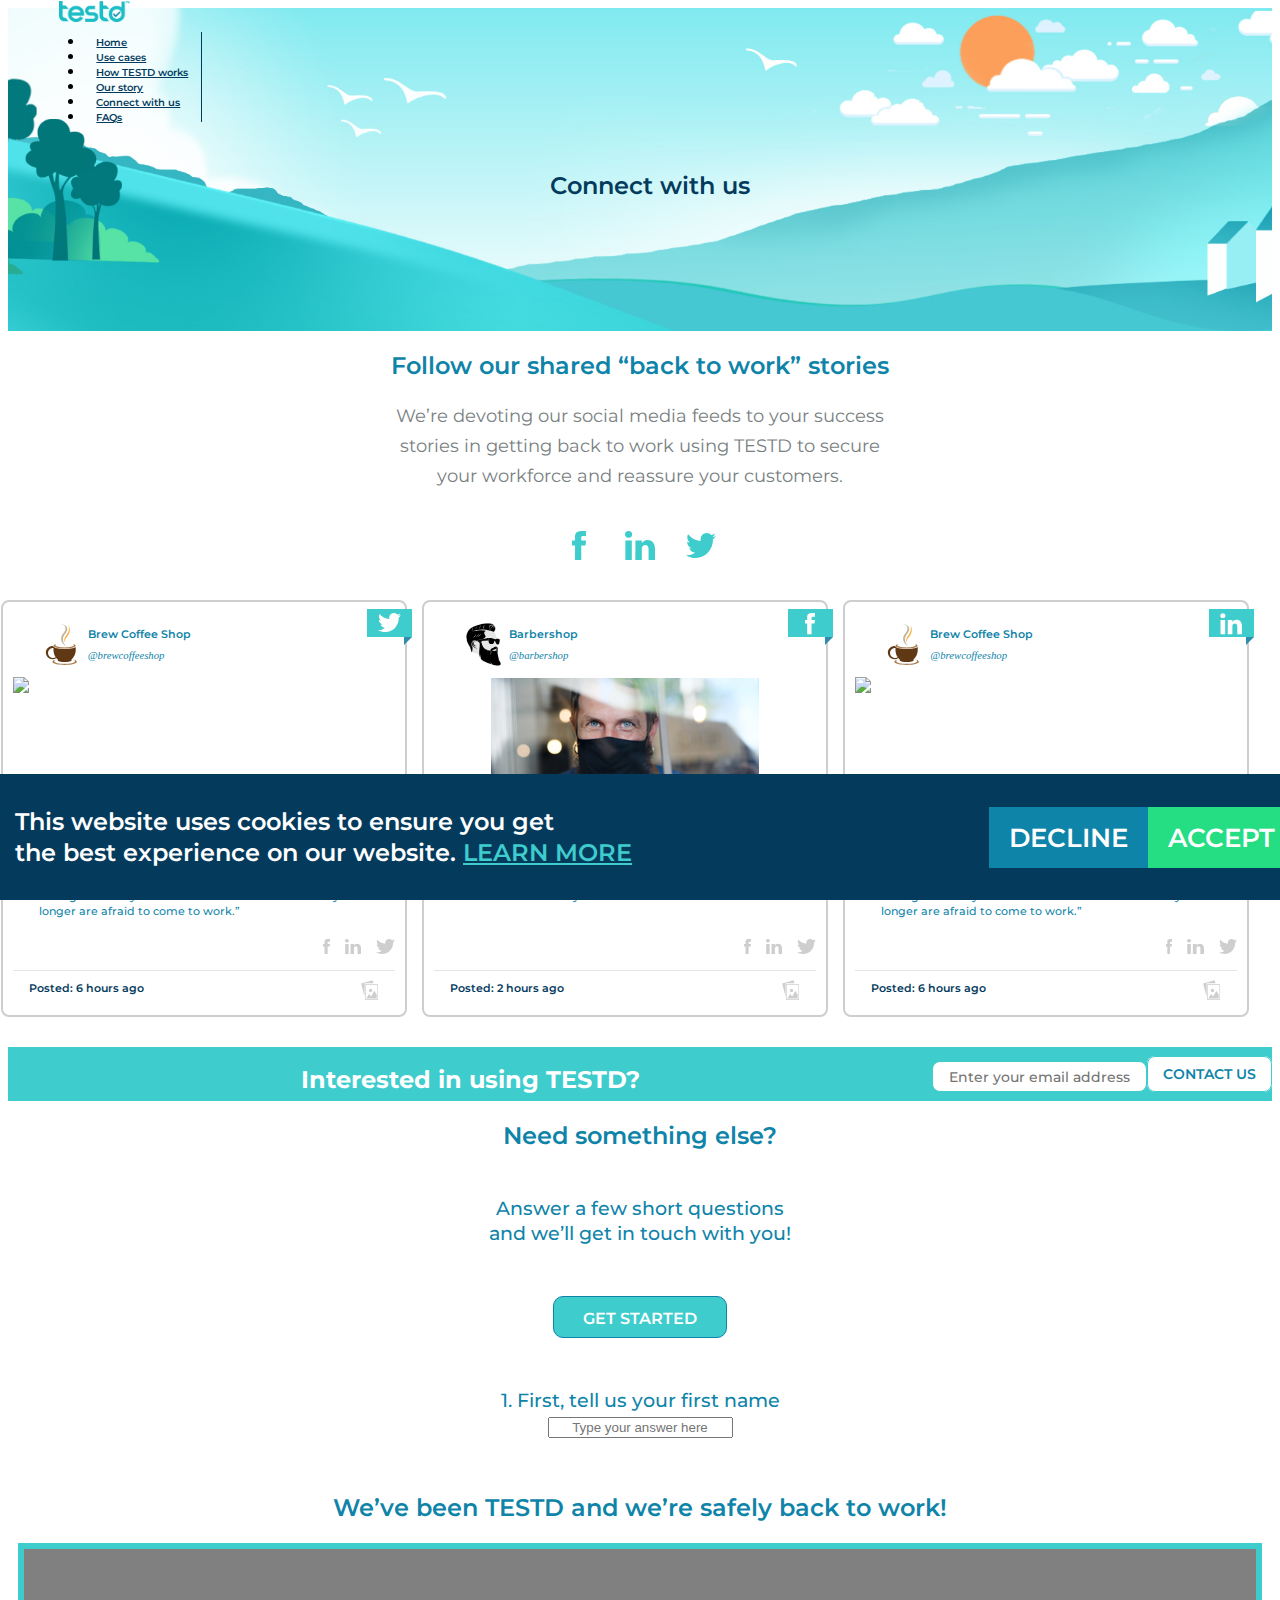
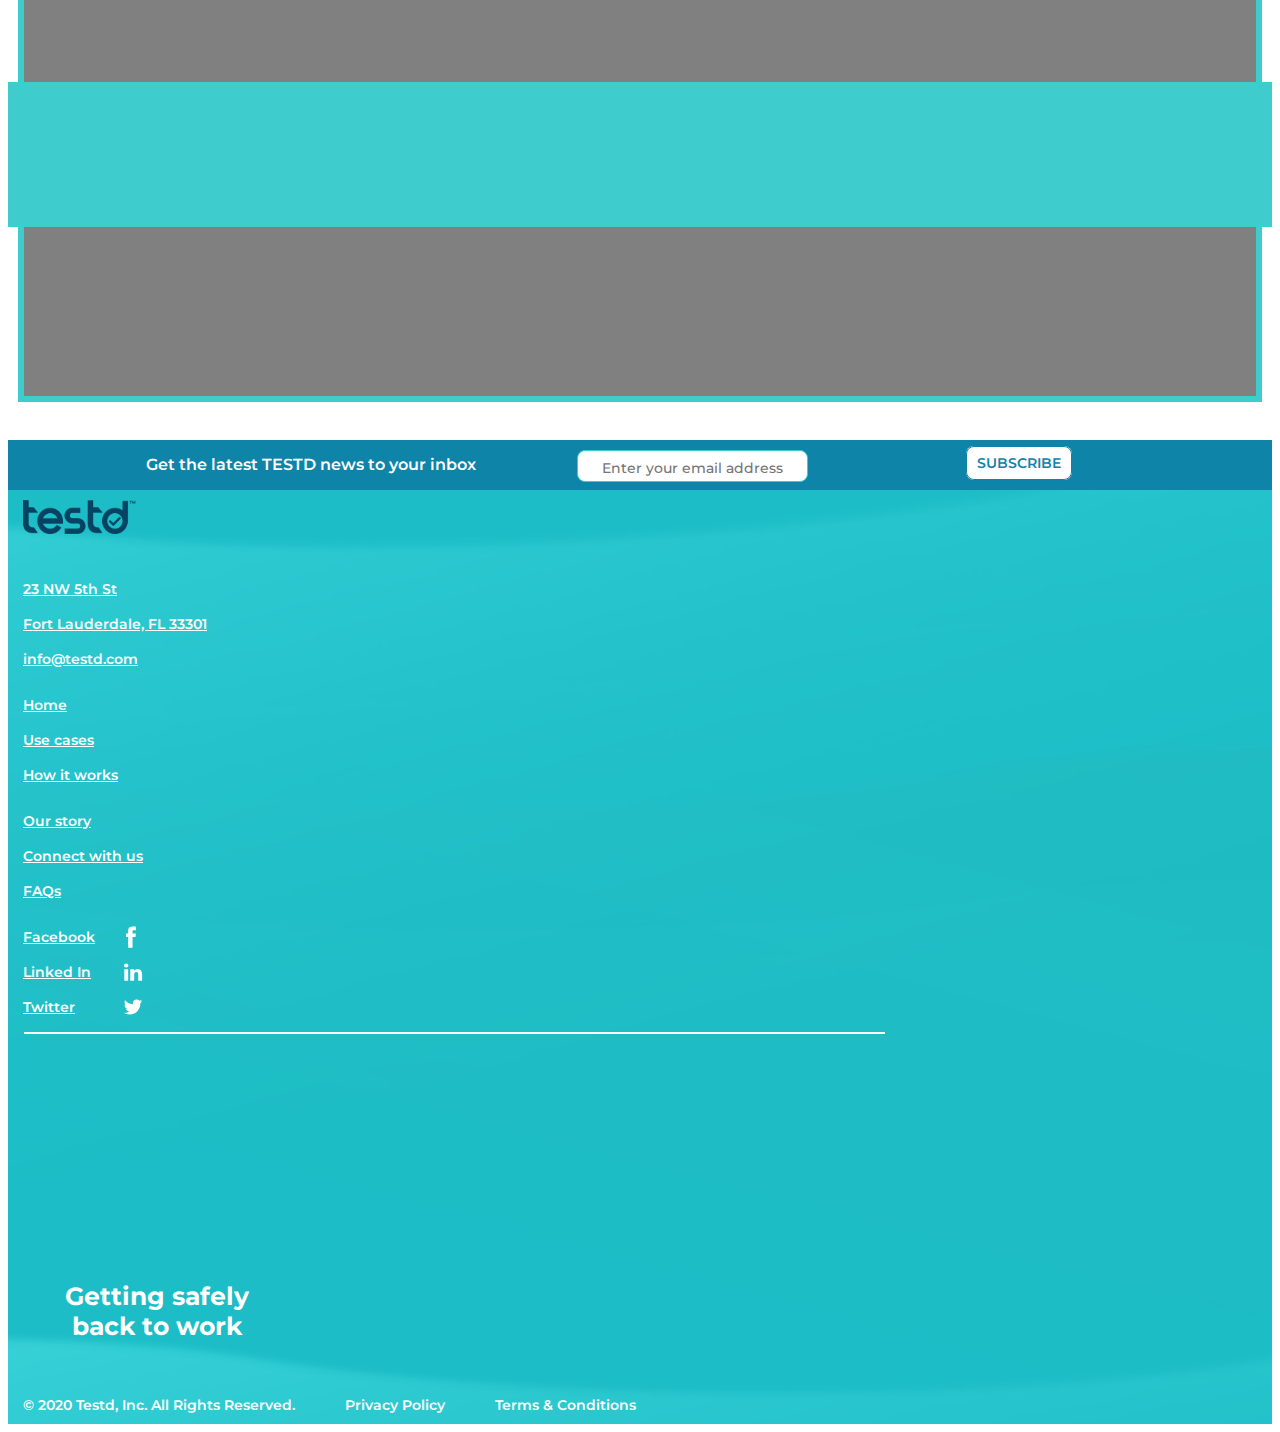
==== commit 87a5c88e: "update action style of FAQ page" ====
--- a/connectus.html
+++ b/connectus.html
@@ -88,6 +88,12 @@
         </div>
     </div>
     <div class="container">
+        <!-- Back to top button -->
+        <a id="back2top">
+            <div class="triangle"></div>
+            <div class='label'>Back to top</div>
+        </a>
+
         <div class="header-text-mobile">
             <p class="title">Follow our shared “back to work” stories</p>
         </div>
@@ -433,6 +439,29 @@
             </div>
         </div>
     </footer>
+    <div class="cookie-consent-banner" id="CookieBanner">
+        <div class="container">
+            <div class="cookie-consent-banner__inner">
+                <div class="cookie-consent-banner__copy">
+
+                    <div class="cookie-consent-banner__description">
+                        This website uses cookies to ensure you get <br />
+                        the best experience on our website. <a href="howitworks.html">LEARN MORE</a> </div>
+                </div>
+
+                <div class="cookie-consent-banner__actions">
+
+                    <a href="#" class="cookie-consent-banner__cta cookie-consent-banner__cta--secondary"
+                        id="btn_decline">
+                        Decline
+                    </a>
+                    <a href="#" class="cookie-consent-banner__cta" id="btn_accept">
+                        Accept
+                    </a>
+                </div>
+            </div>
+        </div>
+    </div>
 </body>
 
 
@@ -491,7 +520,7 @@
         var marker = new google.maps.Marker({ position: uluru, map: map, title: 'Hello World!' });
     }
 </script>
-
+<script src="asset/js/custom.js"> </script>
 <script async defer
     src="https://maps.googleapis.com/maps/api/js?key=AIzaSyANW8-1Ztp-V21d75AifQje4-BRgpx0i2s&callback=initMap">
     </script>
--- a/asset/css/custom.css
+++ b/asset/css/custom.css
@@ -66,10 +66,6 @@
   font-size: 12px;
   letter-spacing: 0;
   padding: 0;
-}
-
-.navbar-nav .nav-item:last-child {
-  
 }
 
 .mg-top-20{
@@ -236,7 +232,140 @@
     text-align: center;
   }
 
-
+  #back2top {
+    display: block;
+    background-color: #a5e8e5;
+    width: 60px;
+    height: 30px;
+    text-align: center;
+    border-radius: 4px;
+    position: fixed;
+    bottom: 30px;
+    right: 15px;
+    padding: 5px;
+    transition: background-color .3s, 
+      opacity .5s, visibility .5s;
+    opacity: 0;
+    visibility: hidden;
+    z-index: 1000;
+  }
+  #back2top .triangle{
+    width: 0;
+    height: 0;
+    border-style: solid;
+    border-width: 0 5px 9px 5px;
+    border-color: transparent transparent #043b5d transparent;
+    margin:0 auto;
+  }
+  
+  #back2top .label{
+    /* opacity: 0.5; */
+    color: #043B5D;
+    font-family: Montserrat;
+    font-size: 8px;
+    letter-spacing: 0;
+    line-height: 10px;
+    text-align: center;
+  }
+  
+  #back2top:hover {
+    cursor: pointer;
+  /*   background-color: #333; */
+  }
+  #back2top:active {
+    /* background-color: #3ECCCD; */
+  }
+  #back2top.show {
+    opacity: 1;
+    visibility: visible;
+  }
+
+  .cookie-consent-banner {
+    display: none;
+    position: fixed;
+    bottom: 0;
+    left: 0;
+    z-index: 2147483645;
+    box-sizing: border-box;
+    width: 100%;
+    background-color: #043B5D;
+  }
+  
+  .cookie-consent-banner__inner {     
+    max-width: 960px;
+    margin: 0 auto;
+    padding: 32px 0;
+  }
+  
+  .cookie-consent-banner__copy { 
+    margin-bottom: 16px;
+  }
+  
+  .cookie-consent-banner__actions {    
+  }
+  
+  
+  .cookie-consent-banner__description {
+    color: #fff;
+    font-family: Montserrat;
+    font-size: 12px;
+    font-weight: 600;
+    letter-spacing: 0;
+    line-height: 15px;
+    text-align: center;
+  }
+  .cookie-consent-banner__description a{
+    color:#3ECCCD;
+  }
+  .cookie-consent-banner__description a:hover{
+    text-decoration: none;
+  }
+  .cookie-consent-banner__actions{
+    margin: 0 auto;
+    display: flex;
+     justify-content: center;
+  }
+  .cookie-consent-banner__cta {
+    box-sizing: border-box;
+    display: inline-block;
+    min-width: 42px;
+    padding: 11px 13px;
+    background-color: #25DD83;   
+    color: #FFFFFF;
+    font-family: Montserrat;
+    font-size: 17px;
+    font-weight: 500;
+    letter-spacing: 0;
+    line-height: 20px;
+    text-align: center;
+    text-decoration:none;
+    text-transform: uppercase;
+  }
+  
+  .cookie-consent-banner__cta--secondary { 
+    padding: 9px 13px;
+    
+    
+    background-color: #0F84A9;
+    color: #FFFFFF;
+    font-family: Montserrat;
+    font-size: 17px;
+    font-weight: 600;
+    letter-spacing: 0;
+    line-height: 20px;
+    text-align: center;
+  }
+  
+  .cookie-consent-banner__cta:hover {
+    background-color: #20BA68;
+    text-decoration: none;
+  }
+  
+  .cookie-consent-banner__cta--secondary:hover {
+    border-color: #838F93; 
+    background-color: #0F84A9;         
+  }
+  
   .middleline{
     
     width: calc(100% + 30px);
@@ -349,6 +478,16 @@
     border-right: none;
   }
 
+  .mobile_workforce{
+    width:100%;
+  }
+
+  .mobile_workforce .center_item{
+    text-align: center;
+    width: 50%;
+    margin: 0 auto;
+  }
+
   .list-5 .item {
     text-align: center;
     width: 50%;
@@ -365,14 +504,25 @@
     /* width: 310px; */
   }
 
-  .list-5 .item .image {
+  .mobile_workforce{
+    display:block;
+  }
+
+  .list-5.desktop{
+    display:none;
+  }
+
+  .list-5 .item .image,
+  .mobile_workforce .center_item .image {
     text-align: center;
     width: 100%;
     height: 60px;
     position: relative;
-    border-right: solid 2px #cecece;
-  }
-
+    border-right: solid 1px #cecece;
+  }
+  .mobile_workforce .center_item .image {
+    border:none;
+  }
   /* .list-5 .item:nth-child(3n) .image {
     border-right: solid red 1px;
   } */
@@ -384,7 +534,8 @@
     border-right: 0px;
   }
 
-  .list-5 img {
+  .list-5 img,
+  .mobile_workforce .center_item .image img {
     max-height: 100%;
     max-width: 100%;
     position: absolute;
@@ -395,7 +546,14 @@
     margin: auto;
   }
 
-  .list-5 .title {
+  .list-5 img.deliver,
+  .mobile_workforce .center_item .image img.deliver{
+    margin-left: calc((100% - 114px)/2 + 10px);
+  }
+  
+
+  .list-5 .title,
+  .mobile_workforce .center_item .title {
     /* width: 240px; */
     color: #0f84a9;
     font-family: 'Montserrat';
@@ -560,7 +718,7 @@
 
   .section_video iframe {
     height: 128px;
-    width: 230px;
+    width: 232px;
     position: relative;
     z-index: 10;
     border: solid 3px #3ecccd;
@@ -571,7 +729,7 @@
     height: 60px;
     width: 100%;
     background-color: #3ecccd;
-    top: 38%;
+    top: 45%;
   }
 
   .section_video .nav-bar {
@@ -644,24 +802,31 @@
   }
 
   a.main_btn {
+    
+    
+    border: solid #0f84a9 1px;
+    text-decoration: none;
+    border-radius:5px;
+    background-color: #fff;
+    color: #3ECCCD;
+    font-family: Montserrat;
     font-size: 12px;
     font-weight: 600;
     letter-spacing: 0;
+    line-height: 13px;
+    text-align: center;
+  }
+
+  a.main_btn:hover {
+    font-size: 12px;
+    font-weight: 600;
+    letter-spacing: 0;
     line-height: 15px;
-    padding: 4px 10px;
+    
     background: #3ecccd;
     border: solid #0f84a9 1px;
     text-decoration: none;
     border-radius:5px;
-  }
-
-  a.main_btn:hover {
-    font-size: 12px;
-    font-weight: 600;
-    letter-spacing: 0;
-    line-height: 15px;
-    padding: 4px 10px;
-    text-decoration: none;
   }
 
   /* footer .content {
@@ -708,7 +873,7 @@
     font-size: 15px;
     font-weight: 500;
     letter-spacing: 0;
-    line-height: 14px;
+    line-height: 15px !important;
     text-align: center;
     border: none;
   }
@@ -1948,7 +2113,7 @@
   }
 
   #faq_accordion .card-header .btn-link {
-    color: #0f84a9;
+    color: #788081;
     font-family: 'Montserrat';
     font-size: 11px;
     font-weight: 600;
@@ -1957,12 +2122,45 @@
     text-decoration: none;
     padding:5px 0px;
   }
+
+  #faq_accordion .card-header .btn-link.active{
+    color: #0f84a9;    
+  }
+
   #faq_accordion .card-header h2 {
     display: flex;
     justify-content: space-between;
     align-items: center;
   }
   #faq_accordion .circle.plus {
+    border: 1px solid #cecece;
+    width: 20px;
+    height: 20px;
+    border-radius: 100%;
+    position: relative;
+    margin: 4px;
+    display: inline-block;
+    vertical-align: middle;
+  }
+  #faq_accordion .circle.plus:before,
+  #faq_accordion .circle.plus:after {
+    content: "";
+    position: absolute;
+    top: 3px;
+    left: 3px;
+    right: 3px;
+    bottom: 3px;
+    background: #cecece;
+  }
+  #faq_accordion .circle.plus:before {
+    width: 2px;
+    margin: 1px auto;
+  }
+  #faq_accordion .circle.plus:after {
+    margin: auto 1px;
+    height: 2px;
+  }
+  #faq_accordion .circle.minus {
     border: 1px solid #0f84a9;
     width: 20px;
     height: 20px;
@@ -1972,8 +2170,7 @@
     display: inline-block;
     vertical-align: middle;
   }
-  #faq_accordion .circle.plus:before,
-  #faq_accordion .circle.plus:after {
+  #faq_accordion .circle.minus:before {
     content: "";
     position: absolute;
     top: 3px;
@@ -1981,33 +2178,6 @@
     right: 3px;
     bottom: 3px;
     background: #0f84a9;
-  }
-  #faq_accordion .circle.plus:before {
-    width: 2px;
-    margin: 1px auto;
-  }
-  #faq_accordion .circle.plus:after {
-    margin: auto 1px;
-    height: 2px;
-  }
-  #faq_accordion .circle.minus {
-    border: 1px solid #cecece;
-    width: 20px;
-    height: 20px;
-    border-radius: 100%;
-    position: relative;
-    margin: 4px;
-    display: inline-block;
-    vertical-align: middle;
-  }
-  #faq_accordion .circle.minus:before {
-    content: "";
-    position: absolute;
-    top: 3px;
-    left: 3px;
-    right: 3px;
-    bottom: 3px;
-    background: #cecece;
     margin: auto 2px;
     height: 2px;
   }
@@ -2972,6 +3142,34 @@
     align-items: center;
   }
   #faq_accordion .circle.plus {
+    border: 1px solid #cecece;
+    width: 20px;
+    height: 20px;
+    border-radius: 100%;
+    position: relative;
+    margin: 4px;
+    display: inline-block;
+    vertical-align: middle;
+  }
+  #faq_accordion .circle.plus:before,
+  #faq_accordion .circle.plus:after {
+    content: "";
+    position: absolute;
+    top: 3px;
+    left: 3px;
+    right: 3px;
+    bottom: 3px;
+    background: #cecece;
+  }
+  #faq_accordion .circle.plus:before {
+    width: 2px;
+    margin: 1px auto;
+  }
+  #faq_accordion .circle.plus:after {
+    margin: auto 1px;
+    height: 2px;
+  }
+  #faq_accordion .circle.minus {
     border: 1px solid #0f84a9;
     width: 20px;
     height: 20px;
@@ -2981,8 +3179,7 @@
     display: inline-block;
     vertical-align: middle;
   }
-  #faq_accordion .circle.plus:before,
-  #faq_accordion .circle.plus:after {
+  #faq_accordion .circle.minus:before {
     content: "";
     position: absolute;
     top: 3px;
@@ -2990,33 +3187,6 @@
     right: 3px;
     bottom: 3px;
     background: #0f84a9;
-  }
-  #faq_accordion .circle.plus:before {
-    width: 2px;
-    margin: 1px auto;
-  }
-  #faq_accordion .circle.plus:after {
-    margin: auto 1px;
-    height: 2px;
-  }
-  #faq_accordion .circle.minus {
-    border: 1px solid #cecece;
-    width: 20px;
-    height: 20px;
-    border-radius: 100%;
-    position: relative;
-    margin: 4px;
-    display: inline-block;
-    vertical-align: middle;
-  }
-  #faq_accordion .circle.minus:before {
-    content: "";
-    position: absolute;
-    top: 3px;
-    left: 3px;
-    right: 3px;
-    bottom: 3px;
-    background: #cecece;
     margin: auto 2px;
     height: 2px;
   }
@@ -3374,6 +3544,93 @@
  
    .middleline{
     margin:25px auto 25px;
+  }
+
+  .cookie-consent-banner {
+    display: none;
+    position: fixed;
+    bottom: 0;
+    left: 0;
+    z-index: 2147483645;
+    box-sizing: border-box;
+    width: 100%;
+    background-color: #043B5D;
+  }
+  
+  .cookie-consent-banner__inner {     
+    width: 100%;
+    margin: 0 auto;
+    padding: 32px 15px;
+    display: flex;
+    justify-content: space-between;
+  }
+  
+  .cookie-consent-banner__copy { 
+    margin-bottom: 0px;
+  }
+
+  .cookie-consent-banner__description {
+    color: #fff;
+    font-family: Montserrat;    
+    text-align: left;
+    font-size: 14px;
+    font-weight: 600;
+    letter-spacing: 0;
+    line-height: 18px;
+  }
+
+  .cookie-consent-banner__description a{
+    color:#3ECCCD;
+  }
+  .cookie-consent-banner__description a:hover{
+    text-decoration: none;
+  }
+  .cookie-consent-banner__actions{
+    display: flex;
+    justify-content: center;
+    align-items: center;
+  }
+  .cookie-consent-banner__cta {
+    box-sizing: border-box;
+    display: inline-block;
+    min-width: 42px;
+    padding: 11px 13px;
+    background-color: #25DD83;   
+    color: #FFFFFF;
+    font-family: Montserrat;
+    font-size: 17px;
+    font-weight: 500;
+    letter-spacing: 0;
+    line-height: 20px;
+    text-align: center;
+    text-decoration:none;
+    text-transform: uppercase;
+  }
+  
+  .cookie-consent-banner__cta--secondary { 
+    padding: 11px 13px;
+    background-color: #0F84A9;
+    color: #FFFFFF;
+    font-family: Montserrat;
+    font-size: 17px;
+    font-weight: 600;
+    letter-spacing: 0;
+    line-height: 20px;
+    text-align: center;
+  }
+  
+  .cookie-consent-banner__cta:hover {
+    background-color: #20BA68;
+    text-decoration: none;
+  }
+  
+  .cookie-consent-banner__cta--secondary:hover {
+    border-color: #838F93; 
+    background-color: #0F84A9;         
+  }
+  
+  .cookie-consent-banner__cta:last-child {
+  /*   margin-left: 16px; */
   }
 
   .middleline  h2 {
@@ -3444,11 +3701,23 @@
     justify-content: center;
   }
 
+  .list-5.desktop {
+    display:none;
+  }
+
   .list-5 .item {
     text-align: center;
   }
 
-  .list-5 .item .image {
+  .mobile_workforce .center_item {
+    text-align: center;
+    width:50%;
+    margin:0 auto;
+  }
+
+  
+  .list-5 .item .image,
+  .mobile_workforce .center_item .image {
     text-align: center;
     width: 100%;
     height: 70px;
@@ -3460,11 +3729,13 @@
     border-right: none;
   }
 
-  .list-5 .item:last-child .image {
+  .list-5 .item:last-child .image,
+  .mobile_workforce .center_item .image {
     border-right: 0px;
   }
 
-  .list-5 img {
+  .list-5 img,
+  .mobile_workforce .center_item img {
     max-height: 100%;
     max-width: 100%;
     position: absolute;
@@ -3475,7 +3746,13 @@
     margin: auto;
   }
 
-  .list-5 .title {
+  .list-5 img.deliver,
+  .mobile_workforce .center_item .image img.deliver{
+    margin-left: calc((100% - 133px)/2 + 15px);
+  }
+
+  .list-5 .title,
+  .mobile_workforce .center_item .title {
     color: #0f84a9;
     font-family: 'Montserrat';
     font-size: 8px;
@@ -3747,6 +4024,9 @@
     display: block;
   }
 
+  #back2top {
+    display: none;
+  }
   .header {
     height: 178px;
   }
@@ -4115,13 +4395,15 @@
     text-align: center;
     width: 50%;
   }
-
+  
   .list-5 {
     display: flex;
     flex-wrap: wrap;
     justify-content: center;
   }
-
+  .list-5.desktop {
+    display:none;
+  }
   .list-5 .item {
     text-align: center;
     /* width: 310px; */
@@ -4157,7 +4439,8 @@
     margin: auto;
   }
 
-  .list-5 .title {
+  .list-5 .title,
+  .mobile_workforce .center_item .title {
     /* width: 240px; */
     color: #0f84a9;
     font-family: 'Montserrat';
@@ -5106,7 +5389,7 @@
   }
 
   #faq_accordion .card-header .btn-link {
-    color: #0f84a9;
+    color: #788081;
     font-family: 'Montserrat';
     font-size: 14px;
     font-weight: 600;
@@ -5114,12 +5397,46 @@
     line-height: 42px;
     text-decoration: none;
   }
+
+  #faq_accordion .card-header .btn-link.active{
+    color: #0f84a9;    
+  }
+
   #faq_accordion .card-header h2 {
     display: flex;
     justify-content: space-between;
     align-items: center;
   }
+  
   #faq_accordion .circle.plus {
+    border: 1px solid #cecece;
+    width: 30px;
+    height: 30px;
+    border-radius: 100%;
+    position: relative;
+    margin: 4px;
+    display: inline-block;
+    vertical-align: middle;
+  }
+  #faq_accordion .circle.plus:before,
+  #faq_accordion .circle.plus:after {
+    content: "";
+    position: absolute;
+    top: 3px;
+    left: 3px;
+    right: 3px;
+    bottom: 3px;
+    background: #cecece;
+  }
+  #faq_accordion .circle.plus:before {
+    width: 3px;
+    margin: 3px auto;
+  }
+  #faq_accordion .circle.plus:after {
+    margin: auto 3px;
+    height: 3px;
+  }
+  #faq_accordion .circle.minus {
     border: 1px solid #0f84a9;
     width: 30px;
     height: 30px;
@@ -5129,8 +5446,7 @@
     display: inline-block;
     vertical-align: middle;
   }
-  #faq_accordion .circle.plus:before,
-  #faq_accordion .circle.plus:after {
+  #faq_accordion .circle.minus:before {
     content: "";
     position: absolute;
     top: 3px;
@@ -5138,33 +5454,6 @@
     right: 3px;
     bottom: 3px;
     background: #0f84a9;
-  }
-  #faq_accordion .circle.plus:before {
-    width: 3px;
-    margin: 3px auto;
-  }
-  #faq_accordion .circle.plus:after {
-    margin: auto 3px;
-    height: 3px;
-  }
-  #faq_accordion .circle.minus {
-    border: 1px solid #cecece;
-    width: 30px;
-    height: 30px;
-    border-radius: 100%;
-    position: relative;
-    margin: 4px;
-    display: inline-block;
-    vertical-align: middle;
-  }
-  #faq_accordion .circle.minus:before {
-    content: "";
-    position: absolute;
-    top: 3px;
-    left: 3px;
-    right: 3px;
-    bottom: 3px;
-    background: #cecece;
     margin: auto 2px;
     height: 2px;
   }
@@ -5299,6 +5588,93 @@
     border-right: 1px solid #043b5d;
     height: 15px;
   }
+
+  .cookie-consent-banner {
+    display: none;
+    position: fixed;
+    bottom: 0;
+    left: 0;
+    z-index: 2147483645;
+    box-sizing: border-box;
+    width: 100%;
+    background-color: #043B5D;
+  }
+  
+  .cookie-consent-banner__inner {     
+    width: 100%;
+    margin: 0 auto;
+    padding: 32px 15px;
+    display: flex;
+    justify-content: space-between;
+  }
+  
+  .cookie-consent-banner__copy { 
+    margin-bottom: 0px;
+  }
+
+  .cookie-consent-banner__description {
+    color: #fff;
+    font-family: Montserrat;    
+    text-align: left;
+    font-size: 24px;
+    font-weight: 600;
+    letter-spacing: 0;
+    line-height: 31px;
+  }
+
+  .cookie-consent-banner__description a{
+    color:#3ECCCD;
+  }
+  .cookie-consent-banner__description a:hover{
+    text-decoration: none;
+  }
+  .cookie-consent-banner__actions{
+    display: flex;
+    justify-content: center;
+    align-items: center;
+  }
+  .cookie-consent-banner__cta {
+    box-sizing: border-box;
+    display: inline-block;    
+    padding: 15px 20px;
+    background-color: #25DD83;   
+    color: #FFFFFF;
+    font-family: Montserrat;
+    font-size: 25.5px;
+    font-weight: 600;
+    letter-spacing: 0;
+    line-height: 31px;
+    text-align: center;
+    text-decoration:none;
+    text-transform: uppercase;
+  }
+  
+  .cookie-consent-banner__cta--secondary { 
+    padding: 15px 20px;
+    background-color: #0F84A9;
+    color: #FFFFFF;
+    font-family: Montserrat;
+    font-size: 25.5px;
+    font-weight: 600;
+    letter-spacing: 0;
+    line-height: 31px;
+    text-align: center;
+  }
+  
+  .cookie-consent-banner__cta:hover {
+    background-color: #20BA68;
+    text-decoration: none;
+  }
+  
+  .cookie-consent-banner__cta--secondary:hover {
+    border-color: #838F93; 
+    background-color: #0F84A9;         
+  }
+  
+  .cookie-consent-banner__cta:last-child {
+  /*   margin-left: 16px; */
+  }
+
   footer .col-md-9 {
     flex: 0 0 75%;
     max-width: 75%;
@@ -5602,7 +5978,14 @@
     margin: 30px auto 60px;
   }
 
-  .list-5 {
+  .mobile_workforce{
+    display:none;
+  }
+
+  .list-5 img.deliver, .mobile_workforce .center_item .image img.deliver {
+      margin-left: calc((100% - 133px)/2 + 6px);
+  }
+  .list-5.desktop {
     display: flex;
     justify-content: space-between;
   }
@@ -6528,9 +6911,9 @@
   #faq_accordion .card .card-header {
     border: 0px;
   }
-
+  
   #faq_accordion .card-header .btn-link {
-    color: #0f84a9;
+    color: #788081;
     font-family: 'Montserrat';
     font-size: 16px;
     font-weight: 600;
@@ -6538,12 +6921,45 @@
     line-height: 42px;
     text-decoration: none;
   }
+  
+  #faq_accordion .card-header .btn-link.active{
+    color: #0f84a9;    
+  }
+
   #faq_accordion .card-header h2 {
     display: flex;
     justify-content: space-between;
     align-items: center;
   }
   #faq_accordion .circle.plus {
+    border: 1px solid #cecece ;
+    width: 30px;
+    height: 30px;
+    border-radius: 100%;
+    position: relative;
+    margin: 4px;
+    display: inline-block;
+    vertical-align: middle;
+  }
+  #faq_accordion .circle.plus:before,
+  #faq_accordion .circle.plus:after {
+    content: "";
+    position: absolute;
+    top: 3px;
+    left: 3px;
+    right: 3px;
+    bottom: 3px;
+    background: #cecece;
+  }
+  #faq_accordion .circle.plus:before {
+    width: 3px;
+    margin: 3px auto;
+  }
+  #faq_accordion .circle.plus:after {
+    margin: auto 3px;
+    height: 3px;
+  }
+  #faq_accordion .circle.minus {
     border: 1px solid #0f84a9;
     width: 30px;
     height: 30px;
@@ -6553,8 +6969,7 @@
     display: inline-block;
     vertical-align: middle;
   }
-  #faq_accordion .circle.plus:before,
-  #faq_accordion .circle.plus:after {
+  #faq_accordion .circle.minus:before {
     content: "";
     position: absolute;
     top: 3px;
@@ -6562,33 +6977,6 @@
     right: 3px;
     bottom: 3px;
     background: #0f84a9;
-  }
-  #faq_accordion .circle.plus:before {
-    width: 3px;
-    margin: 3px auto;
-  }
-  #faq_accordion .circle.plus:after {
-    margin: auto 3px;
-    height: 3px;
-  }
-  #faq_accordion .circle.minus {
-    border: 1px solid #cecece;
-    width: 30px;
-    height: 30px;
-    border-radius: 100%;
-    position: relative;
-    margin: 4px;
-    display: inline-block;
-    vertical-align: middle;
-  }
-  #faq_accordion .circle.minus:before {
-    content: "";
-    position: absolute;
-    top: 3px;
-    left: 3px;
-    right: 3px;
-    bottom: 3px;
-    background: #cecece;
     margin: auto 2px;
     height: 2px;
   }
@@ -7231,6 +7619,11 @@
     margin: 30px auto 60px;
   }
 
+  .list-5 img.deliver, 
+  .mobile_workforce .center_item .image img.deliver {
+    margin-left: calc((100% - 133px)/2  - 20px);
+  }
+
   .list-5 {
     display: flex;
     justify-content: space-between;
@@ -8163,7 +8556,7 @@
   }
 
   #faq_accordion .card-header .btn-link {
-    color: #0f84a9;
+    color: #788081;
     font-family: 'Montserrat';
     font-size: 24px;
     font-weight: 600;
@@ -8171,12 +8564,45 @@
     line-height: 42px;
     text-decoration: none;
   }
+  
+  #faq_accordion .card-header .btn-link.active{
+    color: #0f84a9;    
+  }
+
   #faq_accordion .card-header h2 {
     display: flex;
     justify-content: space-between;
     align-items: center;
   }
   #faq_accordion .circle.plus {
+    border: 1px solid #cecece ;
+    width: 30px;
+    height: 30px;
+    border-radius: 100%;
+    position: relative;
+    margin: 4px;
+    display: inline-block;
+    vertical-align: middle;
+  }
+  #faq_accordion .circle.plus:before,
+  #faq_accordion .circle.plus:after {
+    content: "";
+    position: absolute;
+    top: 3px;
+    left: 3px;
+    right: 3px;
+    bottom: 3px;
+    background: #cecece;
+  }
+  #faq_accordion .circle.plus:before {
+    width: 3px;
+    margin: 3px auto;
+  }
+  #faq_accordion .circle.plus:after {
+    margin: auto 3px;
+    height: 3px;
+  }
+  #faq_accordion .circle.minus {
     border: 1px solid #0f84a9;
     width: 30px;
     height: 30px;
@@ -8186,8 +8612,7 @@
     display: inline-block;
     vertical-align: middle;
   }
-  #faq_accordion .circle.plus:before,
-  #faq_accordion .circle.plus:after {
+  #faq_accordion .circle.minus:before {
     content: "";
     position: absolute;
     top: 3px;
@@ -8195,33 +8620,6 @@
     right: 3px;
     bottom: 3px;
     background: #0f84a9;
-  }
-  #faq_accordion .circle.plus:before {
-    width: 3px;
-    margin: 3px auto;
-  }
-  #faq_accordion .circle.plus:after {
-    margin: auto 3px;
-    height: 3px;
-  }
-  #faq_accordion .circle.minus {
-    border: 1px solid #cecece;
-    width: 30px;
-    height: 30px;
-    border-radius: 100%;
-    position: relative;
-    margin: 4px;
-    display: inline-block;
-    vertical-align: middle;
-  }
-  #faq_accordion .circle.minus:before {
-    content: "";
-    position: absolute;
-    top: 3px;
-    left: 3px;
-    right: 3px;
-    bottom: 3px;
-    background: #cecece;
     margin: auto 2px;
     height: 2px;
   }
